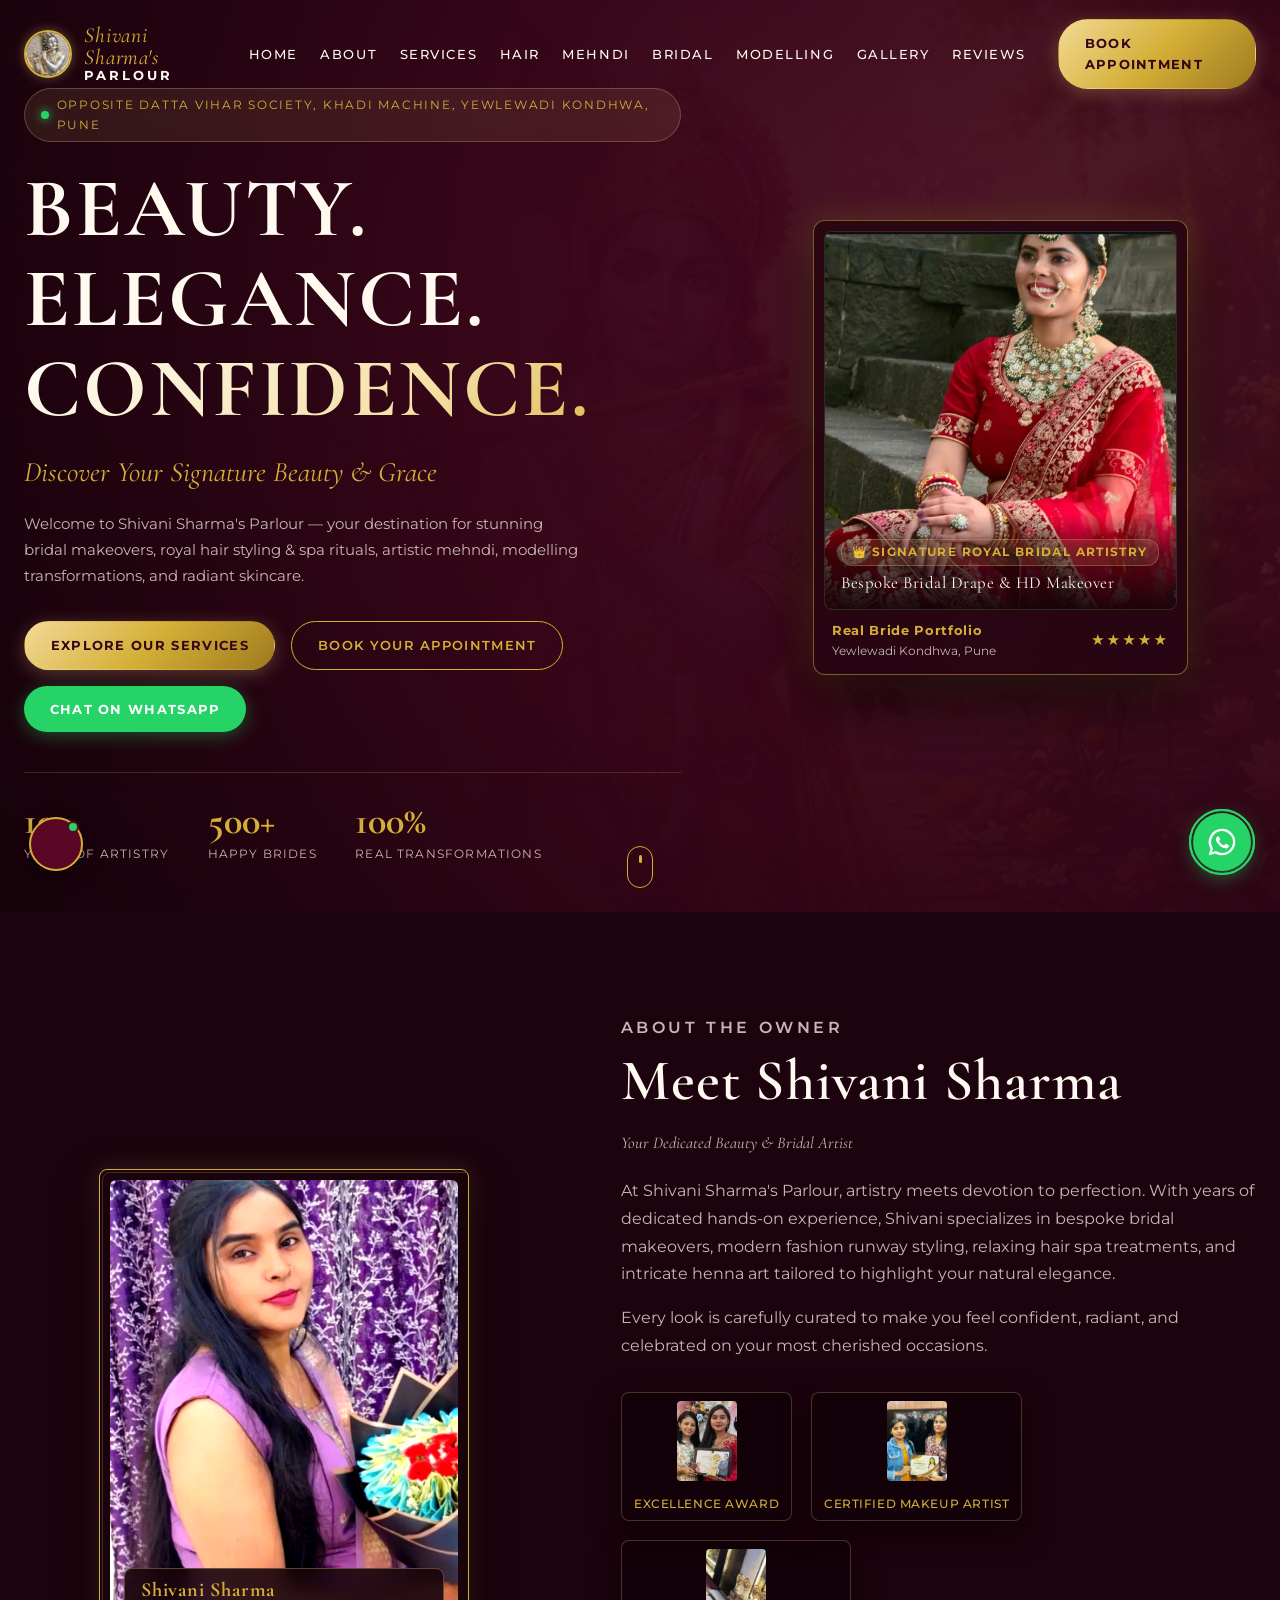
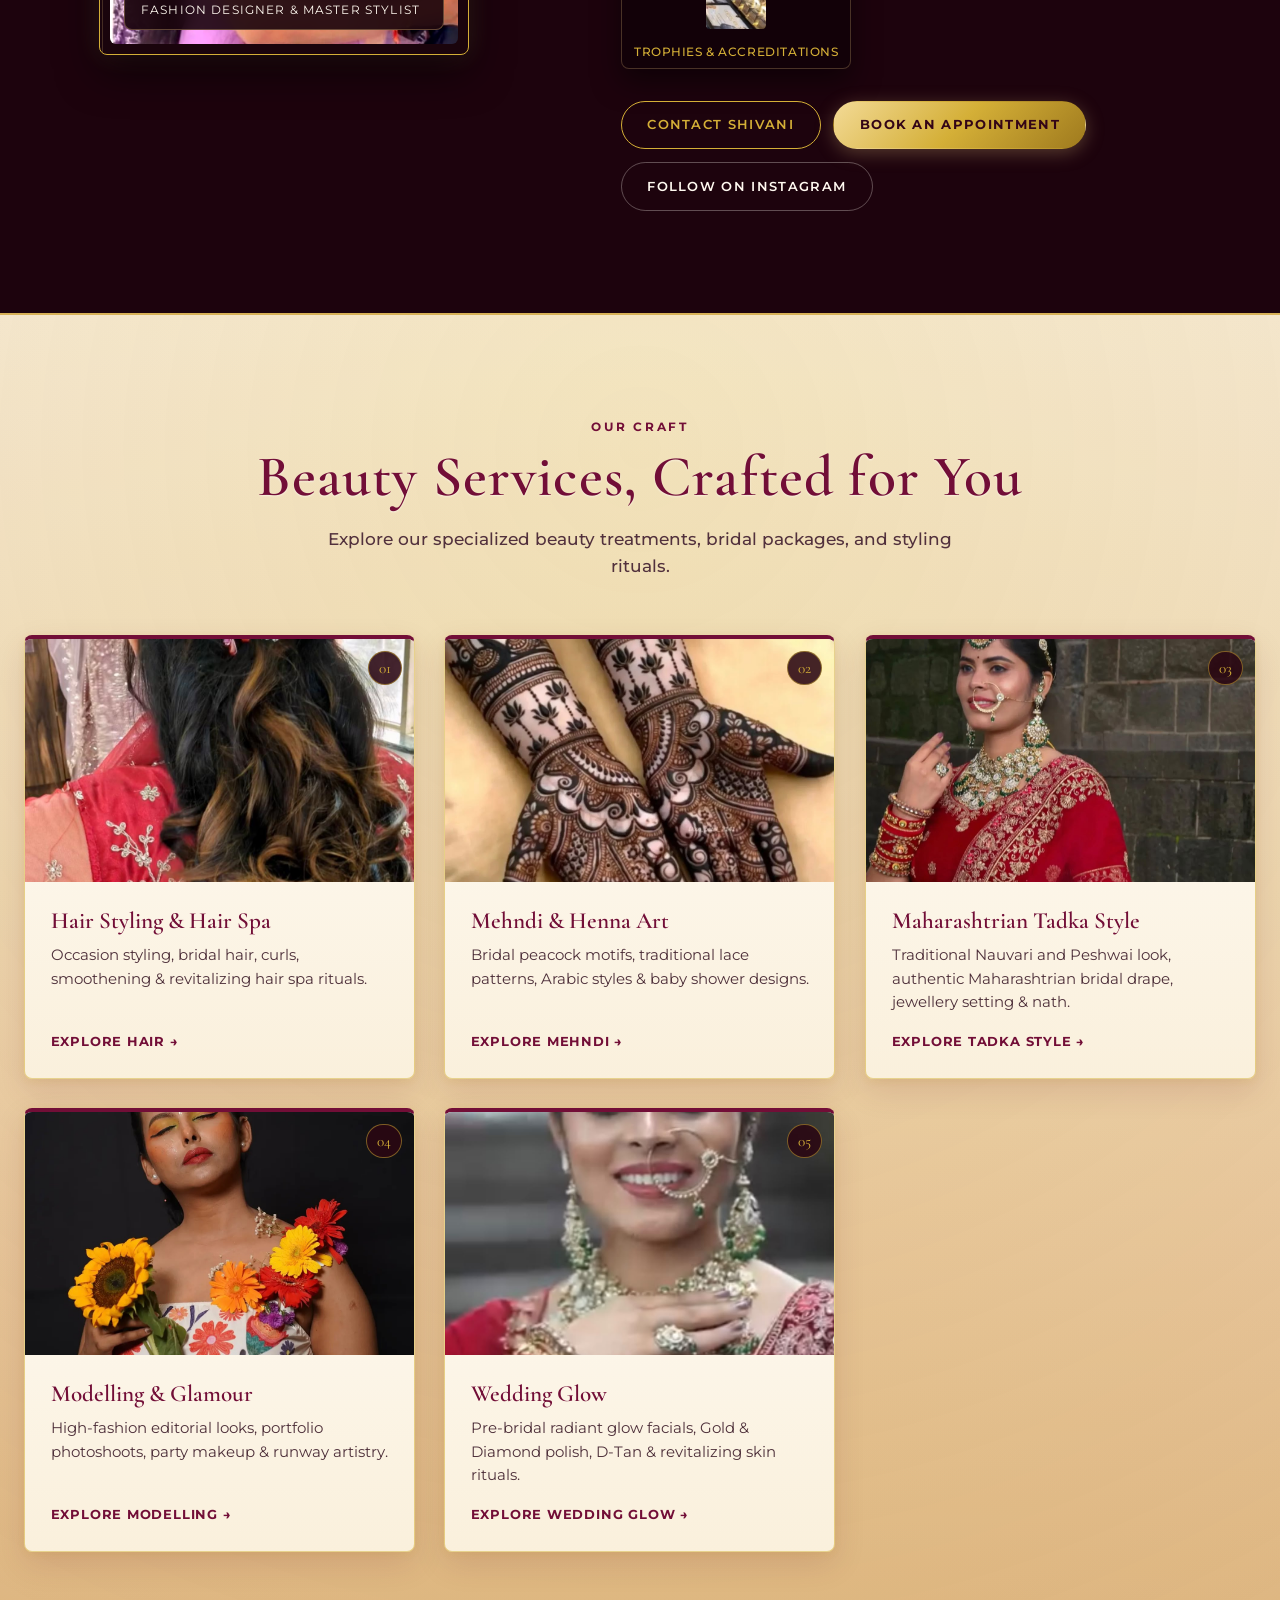
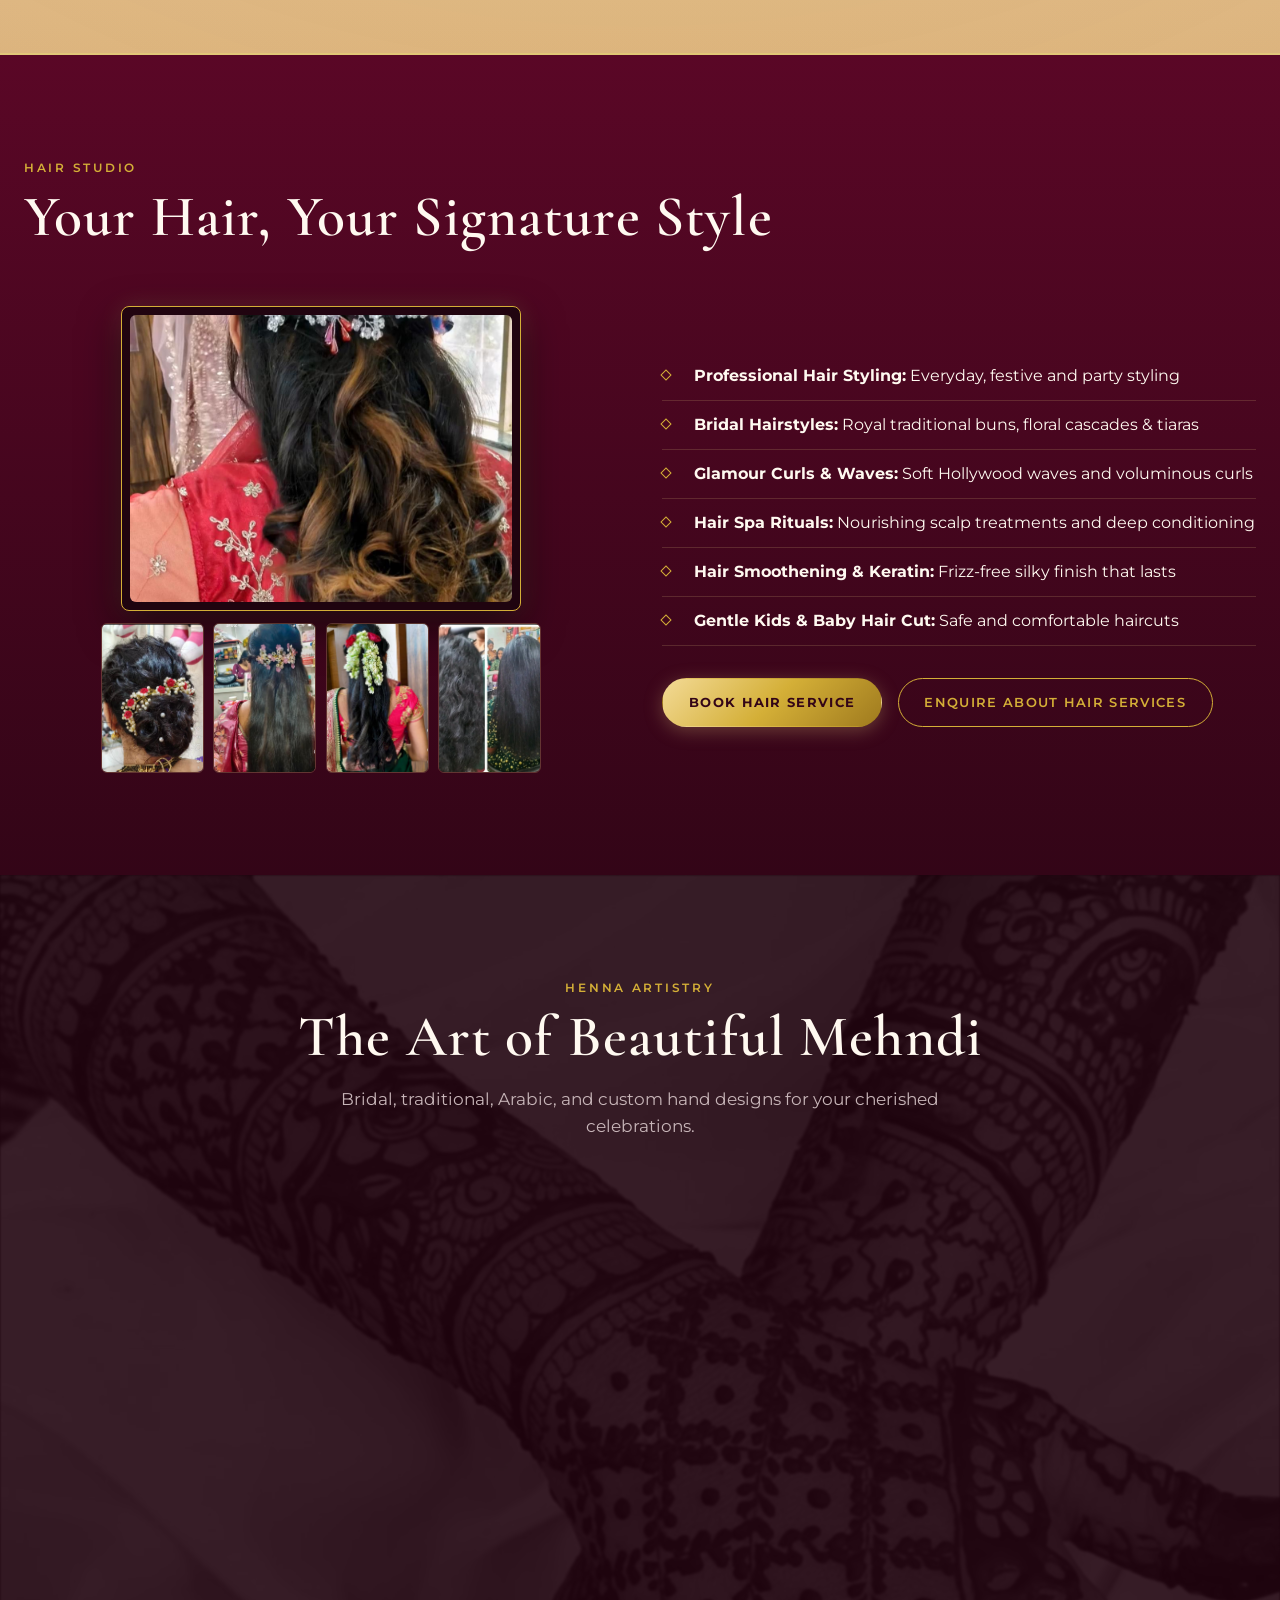
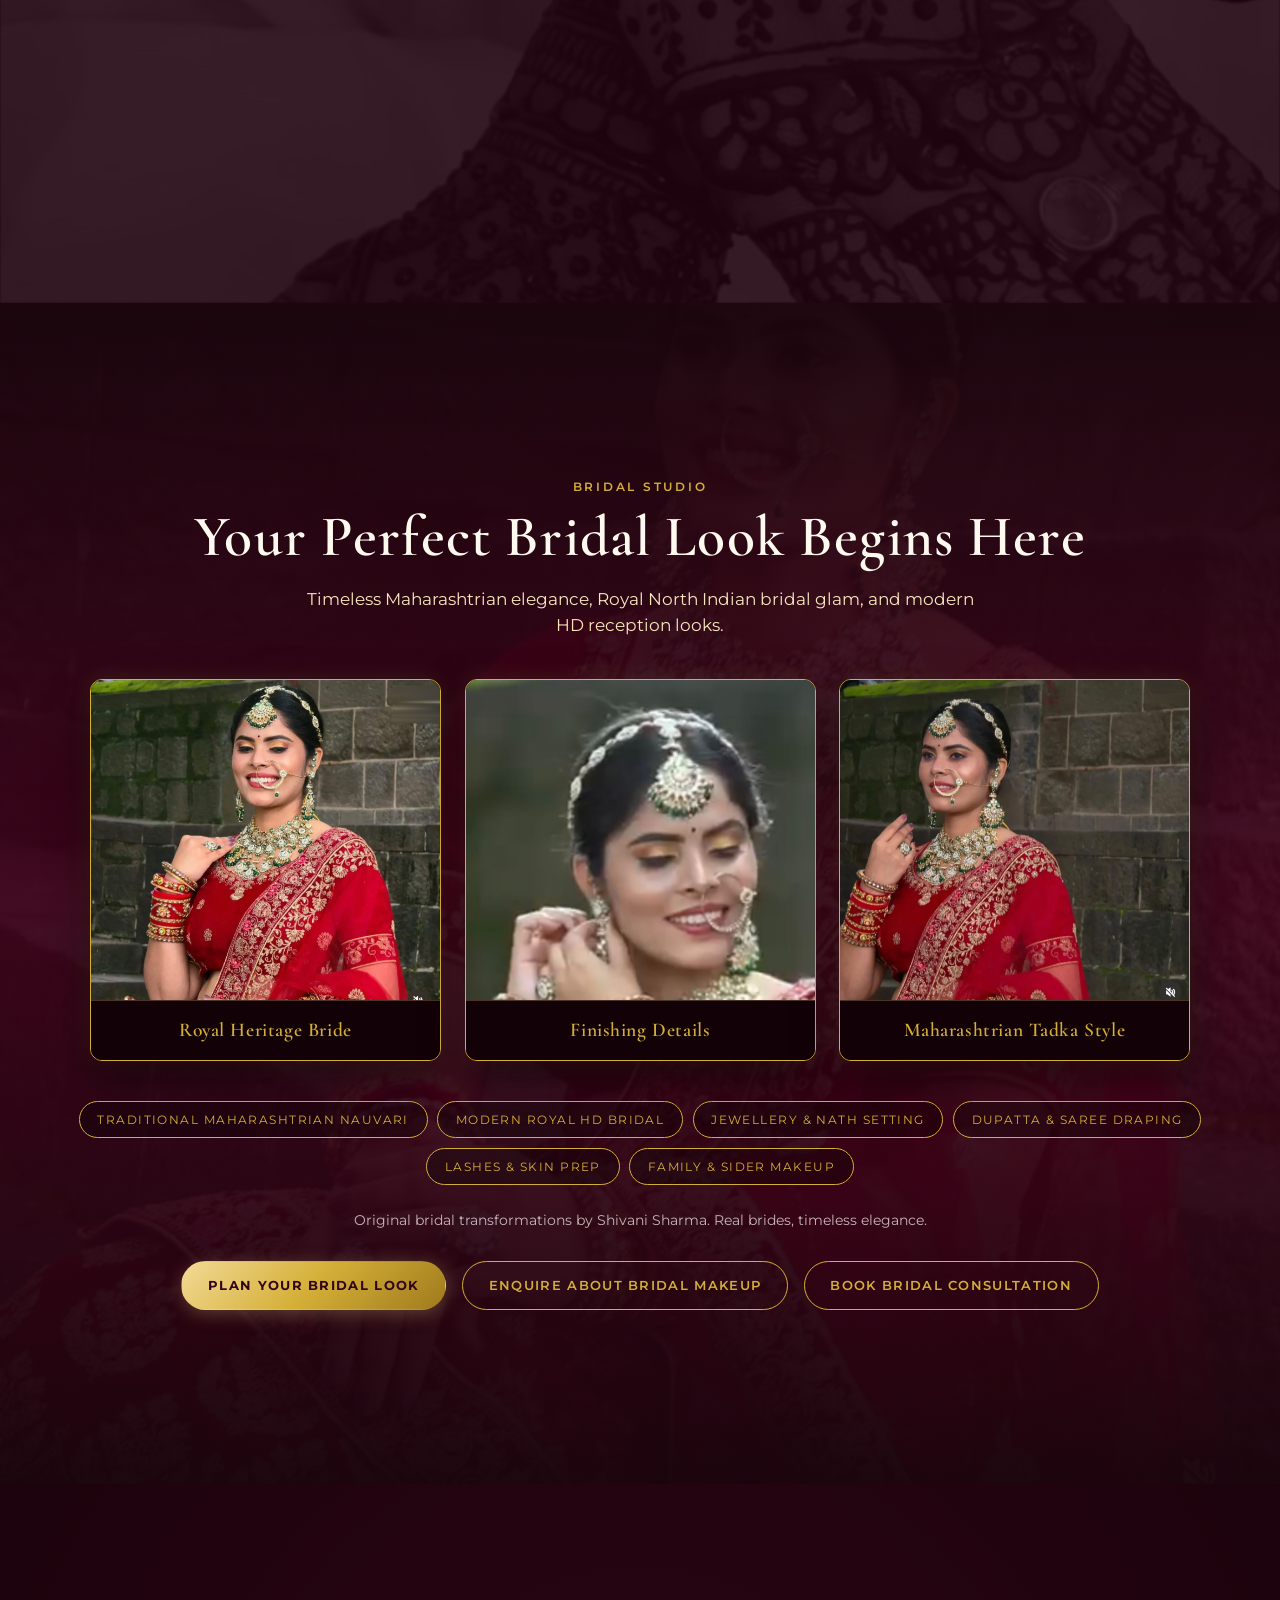
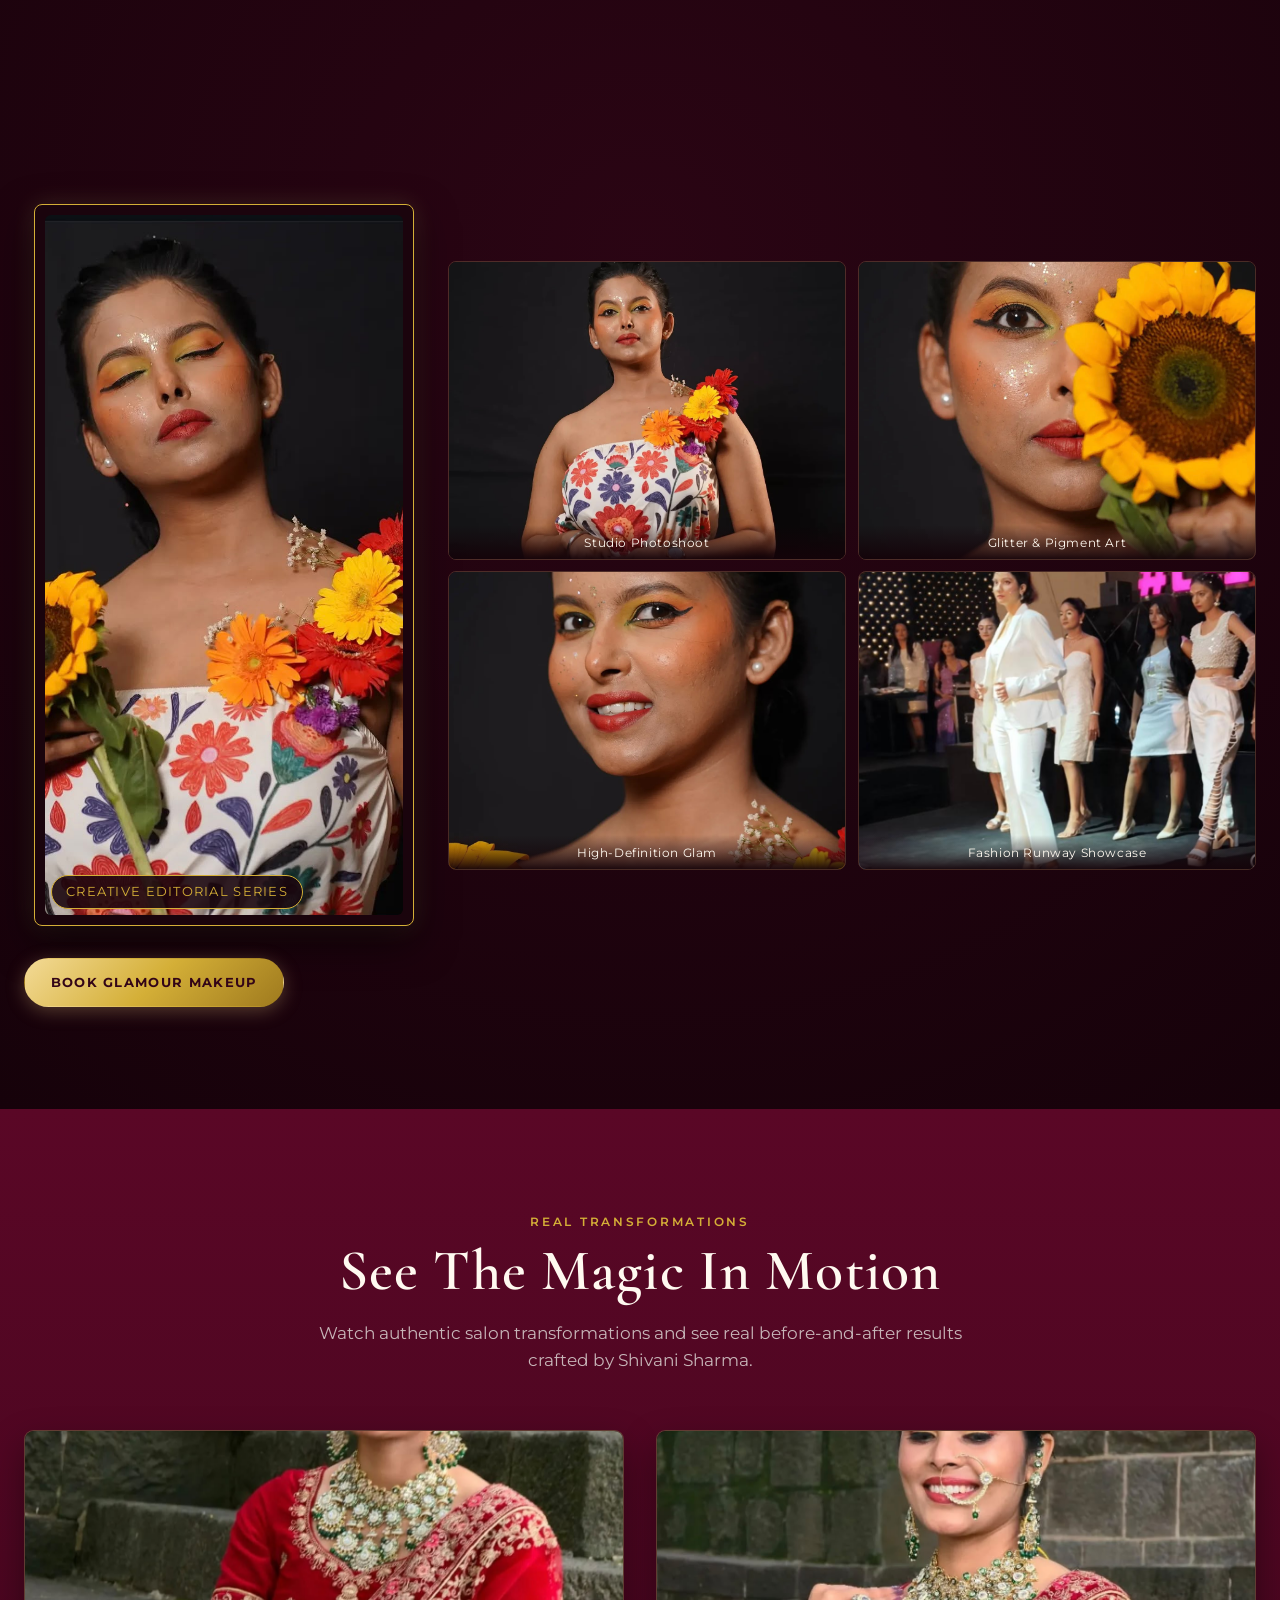
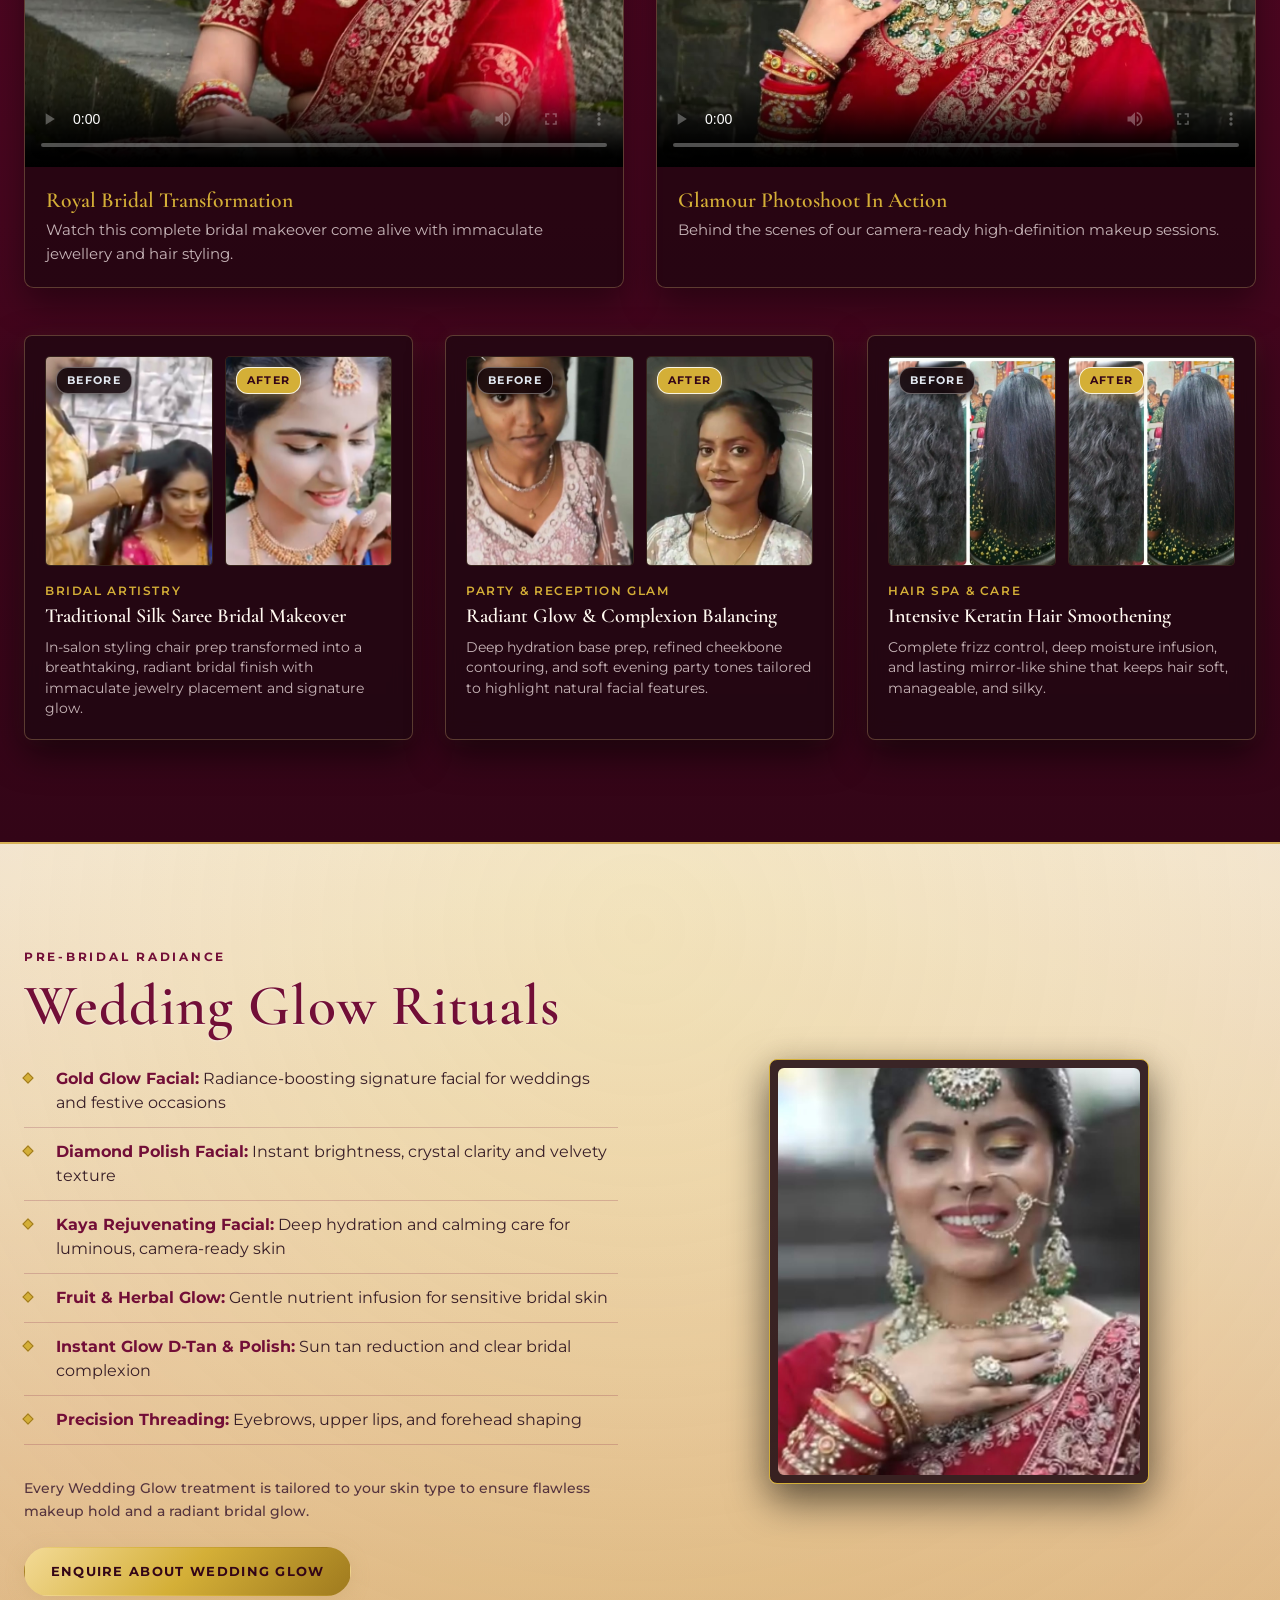
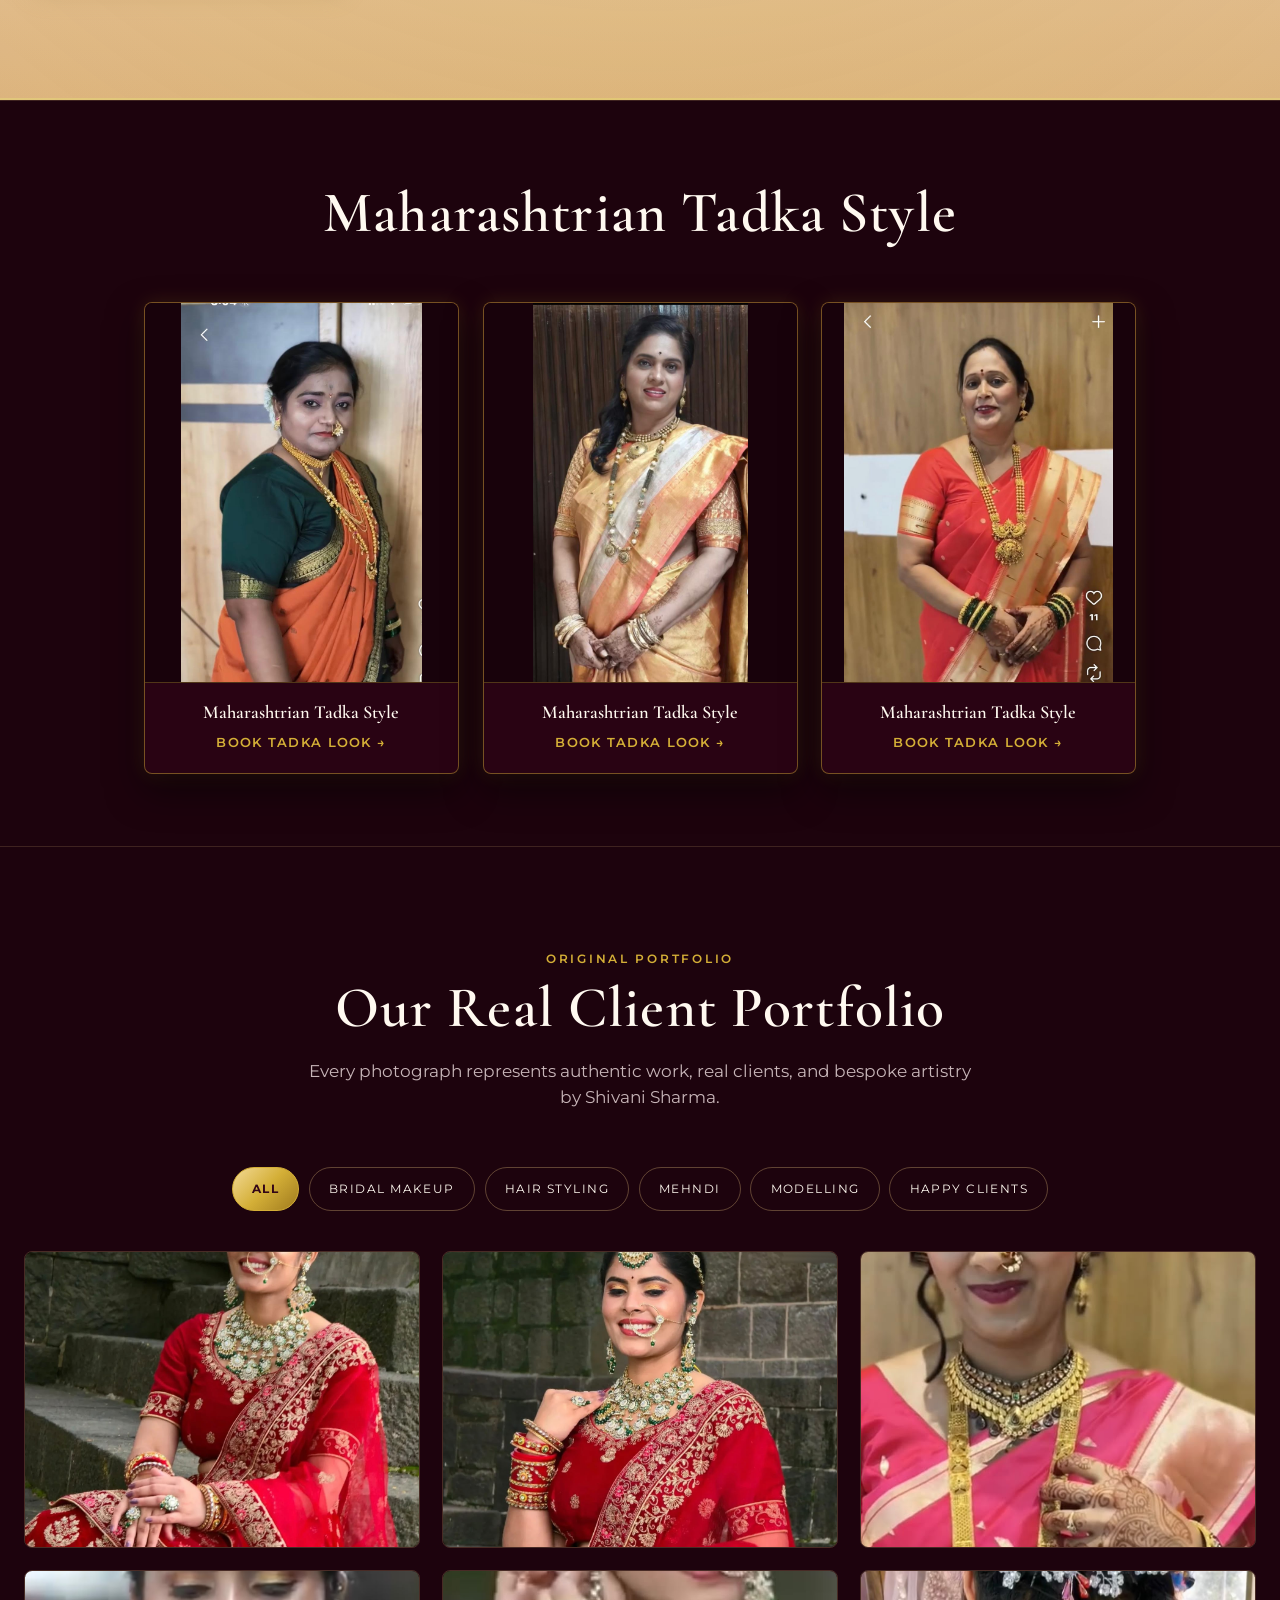
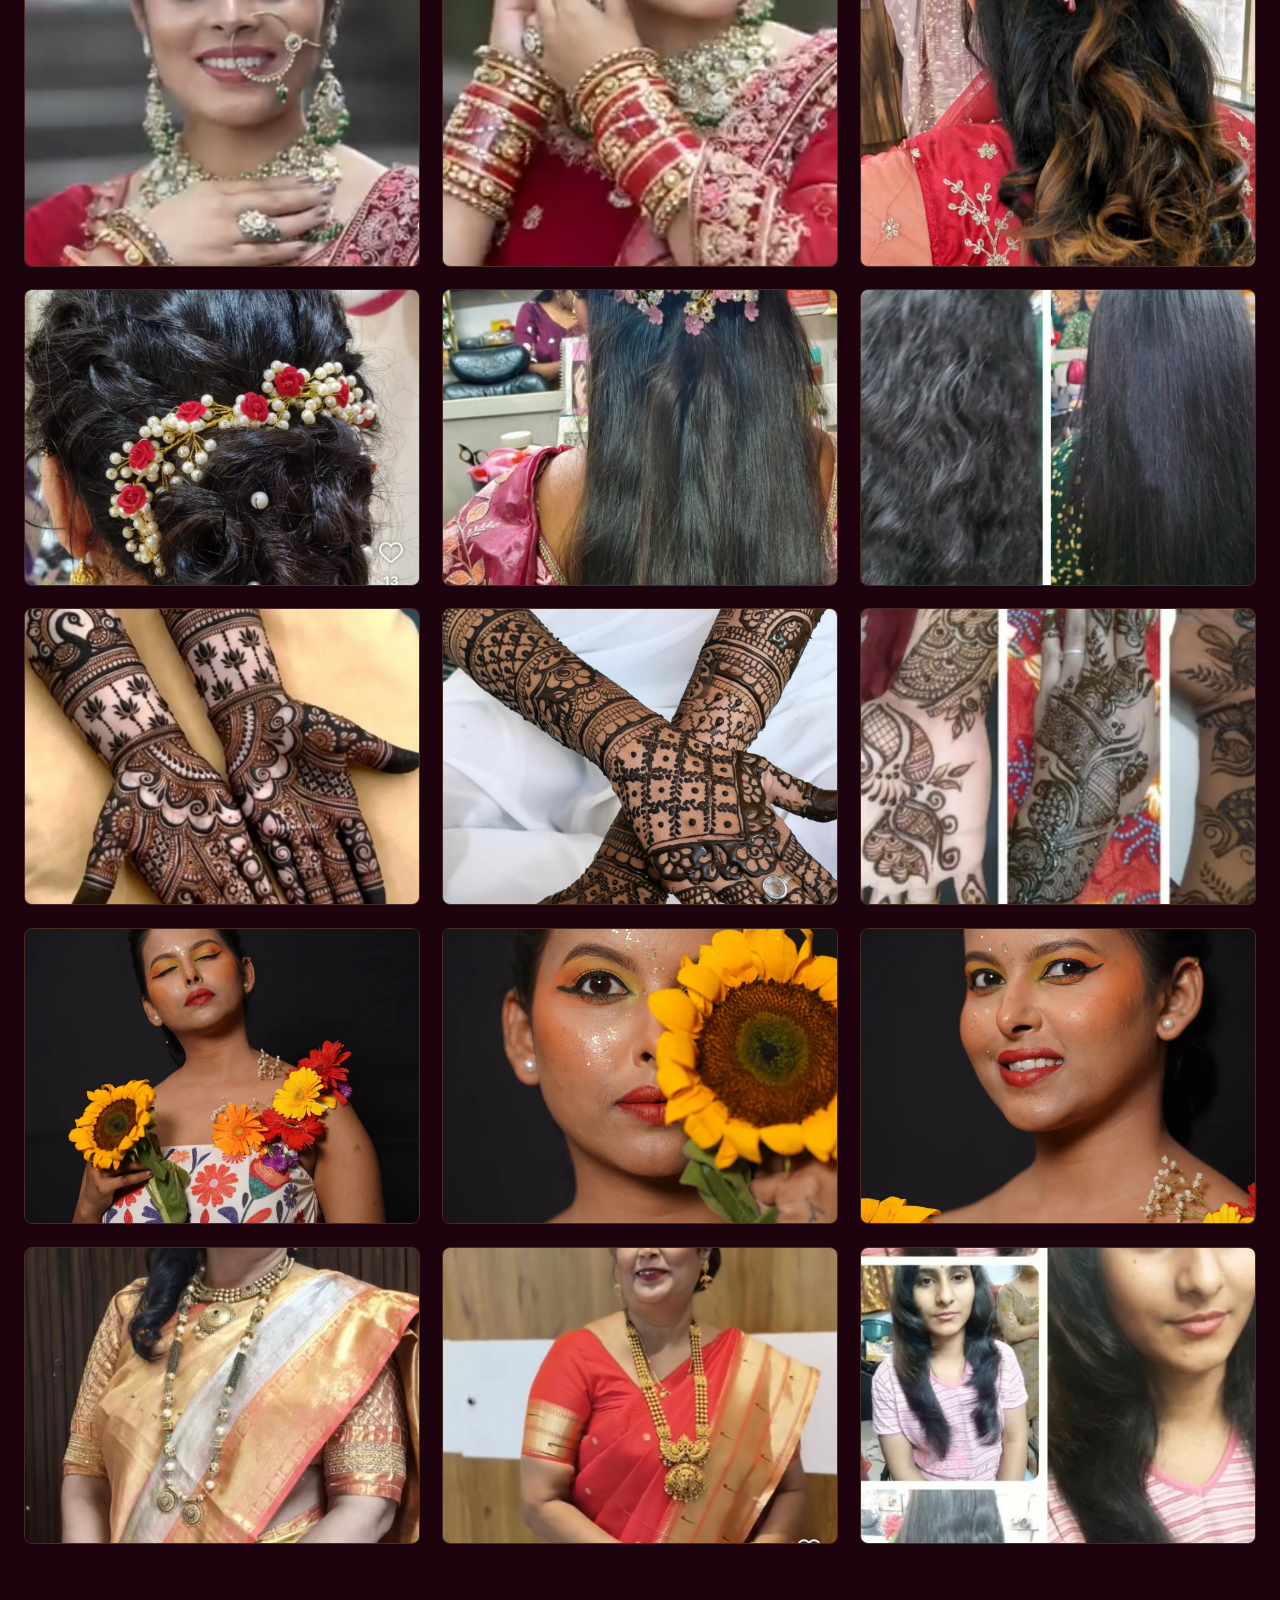
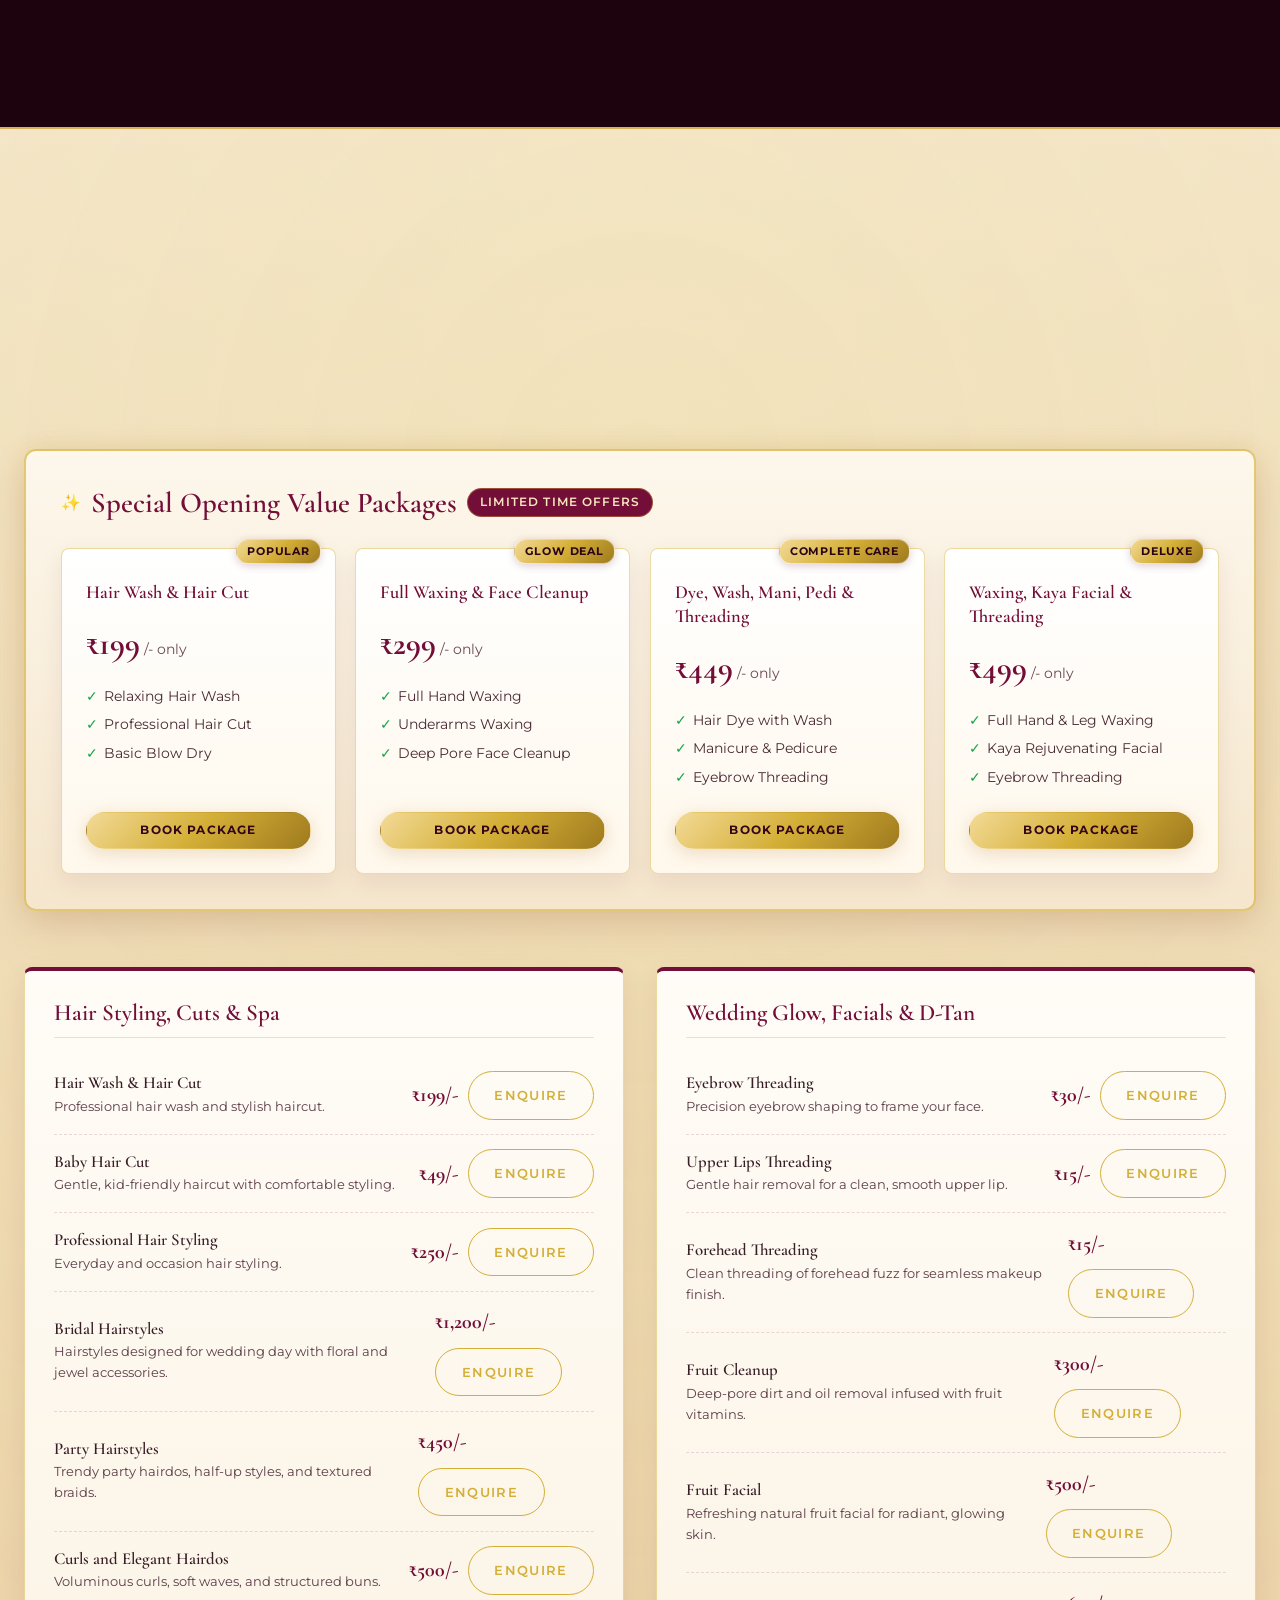
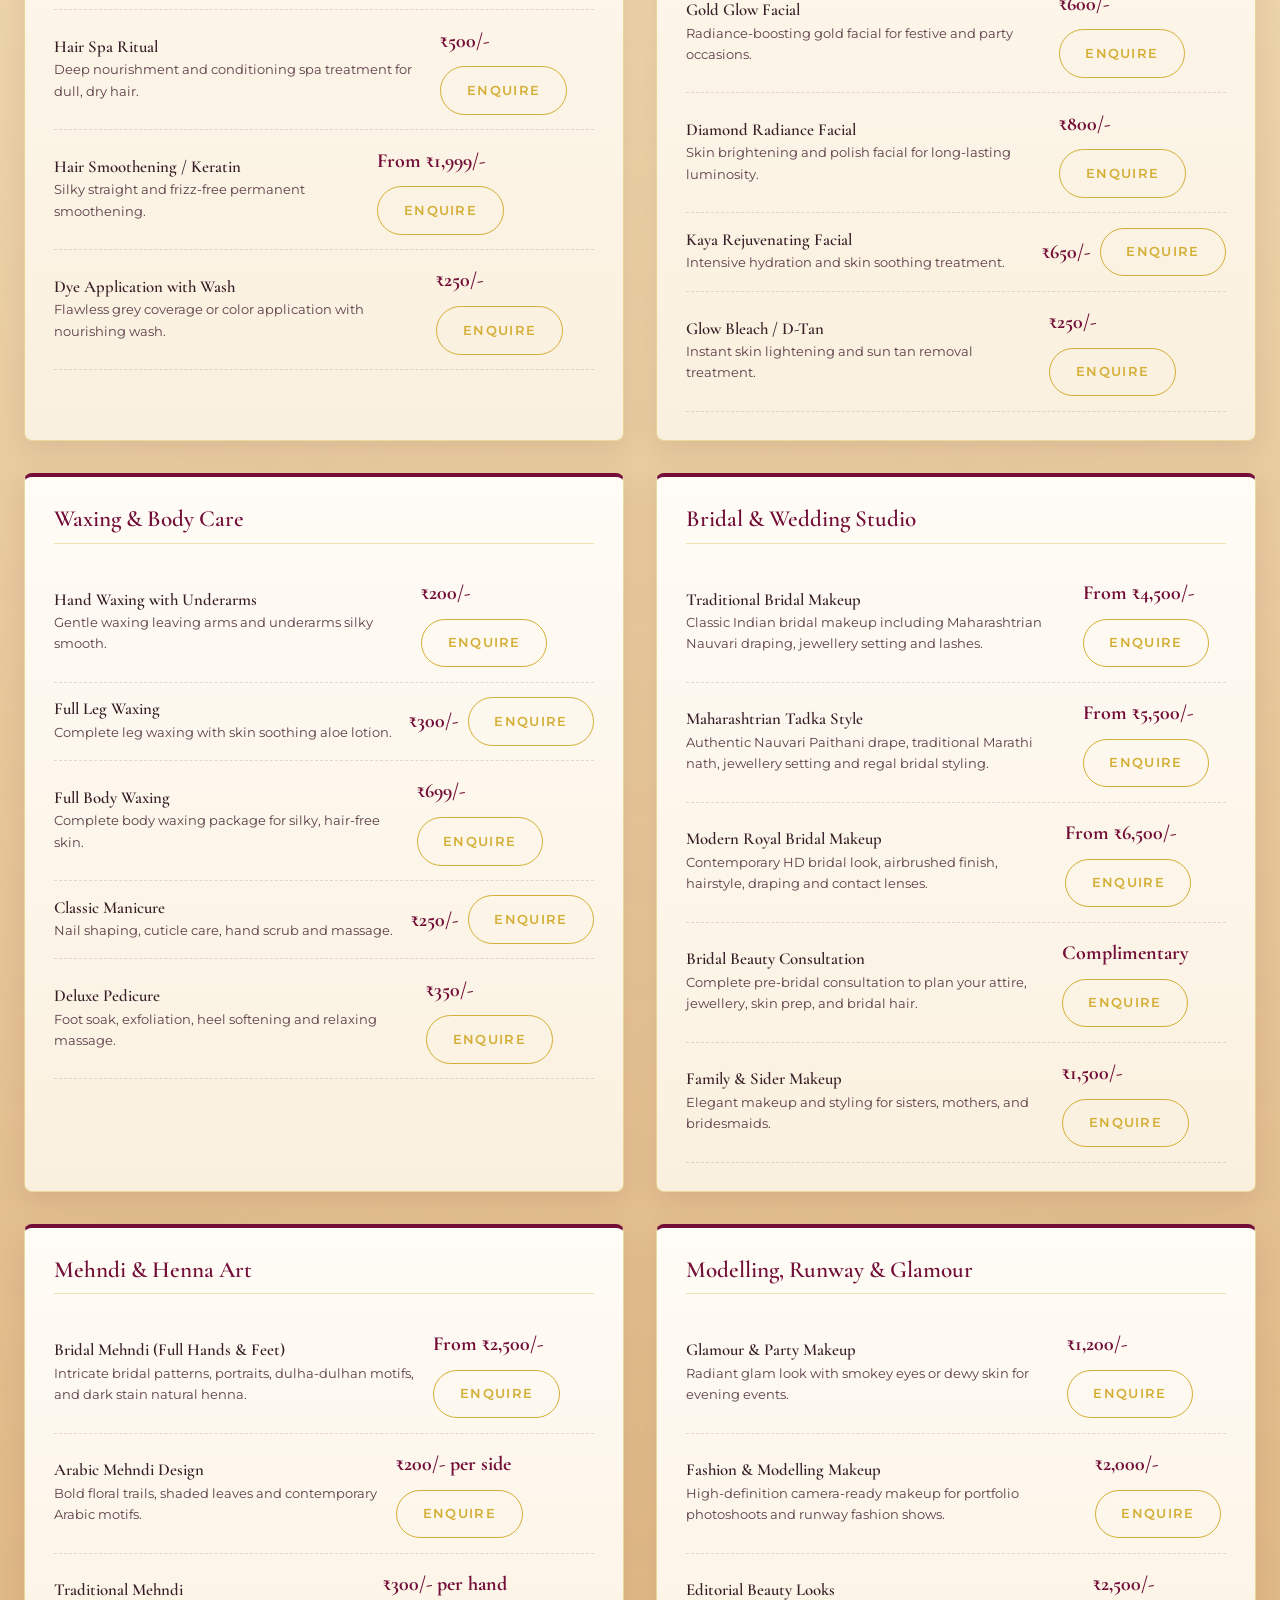
==== index.html @ e1e53db8 "Add Supabase backend integration, database schema, and luxury Admin Dashboard" ====
<!DOCTYPE html>
<html lang="en">
<head>
  <meta charset="UTF-8">
  <meta name="viewport" content="width=device-width, initial-scale=1.0, viewport-fit=cover">
  <title>Shivani Sharma's Parlour | Hair, Bridal, Mehndi &amp; Modelling in Pune</title>
  <meta name="description" content="Shivani Sharma's Parlour, Opposite Datta Vihar Society, Khadi Machine, Yewlewadi Kondhwa, Pune, Maharashtra, India. Expert bridal makeup, royal hair styling, hair spa, intricate mehndi, party glam &amp; skincare.">
  <meta name="theme-color" content="#4A001F">
  <link rel="icon" href="data:image/svg+xml,<svg xmlns='http://www.w3.org/2000/svg' viewBox='0 0 100 100'><text y='.9em' font-size='90'>✨</text></svg>">
  <link rel="preconnect" href="https://fonts.googleapis.com">
  <link rel="preconnect" href="https://fonts.gstatic.com" crossorigin>
  <link href="https://fonts.googleapis.com/css2?family=Cormorant+Garamond:ital,wght@0,400;0,500;0,600;0,700;1,400;1,600&family=Montserrat:wght@300;400;500;600;700&display=swap" rel="stylesheet">
  <link rel="stylesheet" href="css/style.css?v=2.2">
  <style>
    /* Enforce side-by-side layout & medium image sizes */
    .split {
      display: grid !important;
      grid-template-columns: 1fr 1fr !important;
      gap: clamp(1.5rem, 3.5vw, 3rem) !important;
      align-items: center !important;
    }
    .hair-showcase {
      width: 100% !important;
      max-width: 440px !important;
      margin: 0 auto !important;
    }
    .hair-showcase .feature-img img {
      max-height: 320px !important;
      aspect-ratio: 4/3 !important;
      object-fit: cover !important;
      width: 100% !important;
      height: auto !important;
    }
    #wedding-glow .feature-img {
      max-width: 380px !important;
      width: 100% !important;
      margin: 0 auto !important;
    }
    #wedding-glow .feature-img img {
      max-height: 420px !important;
      aspect-ratio: 4/4.5 !important;
      object-fit: cover !important;
      width: 100% !important;
      height: auto !important;
    }
    @media (max-width: 580px) {
      .split {
        grid-template-columns: 1fr !important;
        gap: 2rem !important;
      }
    }
  </style>
  <script>document.documentElement.classList.add('js');</script>
</head>
<body>
  <a class="skip-link" href="#main">Skip to content</a>

  <!-- ============ NAVIGATION ============ -->
  <header class="site-header" id="siteHeader">
    <div class="container nav-wrap">
      <a href="#home" class="logo" aria-label="Shivani Sharma's Parlour, home">
        <img src="assets/images/krishna-brand-logo.jpg" alt="Divine Krishna Brand Emblem" class="brand-logo-img" width="48" height="48">
        <div class="logo-text">
          <span class="logo-script">Shivani Sharma's</span>
          <span class="logo-main">PARLOUR</span>
        </div>
      </a>
      <button class="nav-toggle" id="navToggle" aria-expanded="false" aria-controls="primaryNav" aria-label="Open menu">
        <span></span><span></span><span></span>
      </button>
      <nav id="primaryNav" class="primary-nav" aria-label="Primary">
        <ul>
          <li><a href="#home">Home</a></li>
          <li><a href="#about">About</a></li>
          <li><a href="#services">Services</a></li>
          <li><a href="#hair">Hair</a></li>
          <li><a href="#mehndi">Mehndi</a></li>
          <li><a href="#bridal">Bridal</a></li>
          <li><a href="#modelling">Modelling</a></li>
          <li><a href="#gallery">Gallery</a></li>
          <li><a href="#reviews">Reviews</a></li>
        </ul>
        <a href="#book" class="btn btn-primary nav-book">Book Appointment</a>
      </nav>
    </div>
  </header>

  <main id="main">

    <!-- ============ HERO WITH DIVINE KRISHNA BACKGROUND OVERLAY ============ -->
    <section id="home" class="hero" aria-labelledby="heroTitle">
      <!-- Background Overlay: Sacred Divine Image (Pristine, NO text on image) -->
      <div class="hero-overlay-divine" aria-hidden="true">
        <img src="assets/images/krishna-divine.jpg" alt="" class="hero-overlay-img" id="heroOverlayImg" fetchpriority="high">
        <div class="hero-divine-gradient"></div>
      </div>
      <!-- Subtle Floating Golden Sparkles -->
      <div class="hero-sparkles" aria-hidden="true" id="heroSparkles"></div>

      <div class="container hero-container">
        <!-- Left Column: Hero Content with clean backdrop so text never obscures the divine backdrop -->
        <div class="hero-content">
          <div class="hero-badge reveal">
            <span class="badge-dot"></span>
            <span>Opposite Datta Vihar Society, Khadi Machine, Yewlewadi Kondhwa, Pune</span>
          </div>
          <h1 id="heroTitle" class="hero-title">
            <span class="line">BEAUTY.</span>
            <span class="line">ELEGANCE.</span>
            <span class="line">CONFIDENCE.</span>
          </h1>
          <p class="hero-sub reveal">Discover Your Signature Beauty &amp; Grace</p>
          <p class="hero-desc reveal">Welcome to Shivani Sharma's Parlour — your destination for stunning bridal makeovers, royal hair styling &amp; spa rituals, artistic mehndi, modelling transformations, and radiant skincare.</p>
          <div class="hero-actions reveal">
            <a href="#services" class="btn btn-primary pulse-btn">Explore Our Services</a>
            <a href="#book" class="btn btn-outline">Book Your Appointment</a>
            <a href="https://wa.me/919579199431?text=Hello%20Shivani%2C%20I%20would%20like%20to%20know%20more%20about%20your%20services." class="btn btn-whatsapp" target="_blank" rel="noopener">Chat on WhatsApp</a>
          </div>
          <div class="hero-stats reveal">
            <div class="stat-item">
              <span class="stat-num" data-target="10">10+</span>
              <span class="stat-label">Years of Artistry</span>
            </div>
            <div class="stat-item">
              <span class="stat-num" data-target="500">500+</span>
              <span class="stat-label">Happy Brides</span>
            </div>
            <div class="stat-item">
              <span class="stat-num" data-target="100">100%</span>
              <span class="stat-label">Real Transformations</span>
            </div>
          </div>
        </div>

        <!-- Right Column: Client's High-Resolution Royal Bridal Showcase -->
        <div class="hero-visual reveal">
          <div class="hero-showcase-card tilt">
            <div class="hero-showcase-frame">
              <img src="assets/images/bridal-royal-steps.jpg" alt="Signature Royal Bridal Makeover by Shivani Sharma" class="hero-showcase-img" width="580" height="640">
              <div class="hero-showcase-overlay">
                <span class="showcase-pill">👑 Signature Royal Bridal Artistry</span>
                <span class="showcase-caption">Bespoke Bridal Drape &amp; HD Makeover</span>
              </div>
            </div>
            <div class="hero-showcase-badge">
              <div class="showcase-stat-text">
                <strong>Real Bride Portfolio</strong>
                <span>Yewlewadi Kondhwa, Pune</span>
              </div>
              <div class="showcase-stars">★★★★★</div>
            </div>
          </div>
        </div>
      </div>

      <a href="#about" class="scroll-cue" aria-label="Scroll to About section"><span></span></a>
    </section>

    <!-- ============ ABOUT / OWNER ============ -->
    <section id="about" class="section section-dark" aria-labelledby="aboutTitle">
      <div class="container about-grid">
        <div class="portrait reveal">
          <div class="portrait-frame tilt">
            <img src="assets/images/owner-shivani-portrait.jpg" alt="Shivani Sharma, Founder and Lead Beauty Artist" loading="eager" width="800" height="1067">
            <div class="portrait-badge">
              <span>Shivani Sharma</span>
              <small>Fashion Designer &amp; Master Stylist</small>
            </div>
          </div>
        </div>
        <div class="about-copy reveal">
          <p class="eyebrow">About the Owner</p>
          <h2 id="aboutTitle" class="section-title">Meet Shivani Sharma</h2>
          <p class="subtitle">Your Dedicated Beauty &amp; Bridal Artist</p>
          <p>At Shivani Sharma's Parlour, artistry meets devotion to perfection. With years of dedicated hands-on experience, Shivani specializes in bespoke bridal makeovers, modern fashion runway styling, relaxing hair spa treatments, and intricate henna art tailored to highlight your natural elegance.</p>
          <p>Every look is carefully curated to make you feel confident, radiant, and celebrated on your most cherished occasions.</p>
          
          <!-- Certificates & Accreditations Badge Strip -->
          <div class="cert-showcase">
            <div class="cert-item tilt">
              <img src="assets/images/owner-award-ceremony.jpg" alt="Shivani Sharma Receiving Certificate of Excellence & Trophy" loading="lazy" width="320" height="420">
              <span>Excellence Award</span>
            </div>
            <div class="cert-item tilt">
              <img src="assets/images/cert-makeup.jpg" alt="Certified Master Makeup Artist Shivani Sharma" loading="lazy" width="320" height="420">
              <span>Certified Makeup Artist</span>
            </div>
            <div class="cert-item tilt">
              <img src="assets/images/cert-award.jpg" alt="Excellence in Bridal Artistry Trophies & Recognition" loading="lazy" width="320" height="420">
              <span>Trophies &amp; Accreditations</span>
            </div>
          </div>

          <div class="about-actions">
            <a href="#contact" class="btn btn-outline">Contact Shivani</a>
            <a href="#book" class="btn btn-primary">Book an Appointment</a>
            <a href="https://www.instagram.com/shivanisharma89004gmail.com6/?hl=en" class="btn btn-ghost" target="_blank" rel="noopener">Follow on Instagram</a>
          </div>
        </div>
      </div>
    </section>

    <!-- ============ SERVICES OVERVIEW ============ -->
    <section id="services" class="section section-ivory" aria-labelledby="servicesTitle">
      <div class="container">
        <header class="section-head center reveal">
          <p class="eyebrow eyebrow-dark">Our Craft</p>
          <h2 id="servicesTitle" class="section-title dark">Beauty Services, Crafted for You</h2>
          <p class="lead">Explore our specialized beauty treatments, bridal packages, and styling rituals.</p>
        </header>
        <div class="service-grid">
          <a href="#hair" class="service-card tilt reveal">
            <div class="service-thumb">
              <img src="assets/images/hair-curls-styling.jpg" alt="Professional Hair Styling & Spa" loading="lazy" width="400" height="260">
              <span class="service-num">01</span>
            </div>
            <div class="service-info">
              <h3>Hair Styling &amp; Hair Spa</h3>
              <p>Occasion styling, bridal hair, curls, smoothening &amp; revitalizing hair spa rituals.</p>
              <span class="service-link">Explore Hair &rarr;</span>
            </div>
          </a>
          <a href="#mehndi" class="service-card tilt reveal">
            <div class="service-thumb">
              <img src="assets/images/mehndi-peacock-hands.jpg" alt="Artistic Mehndi & Henna Art" loading="lazy" width="400" height="260">
              <span class="service-num">02</span>
            </div>
            <div class="service-info">
              <h3>Mehndi &amp; Henna Art</h3>
              <p>Bridal peacock motifs, traditional lace patterns, Arabic styles &amp; baby shower designs.</p>
              <span class="service-link">Explore Mehndi &rarr;</span>
            </div>
          </a>
          <a href="#maharashtrian-tadka" class="service-card tilt reveal">
            <div class="service-thumb">
              <img src="assets/images/bridal-outdoor-portrait.jpg" alt="Maharashtrian Tadka Style by Shivani Sharma" loading="lazy" width="400" height="260">
              <span class="service-num">03</span>
            </div>
            <div class="service-info">
              <h3>Maharashtrian Tadka Style</h3>
              <p>Traditional Nauvari and Peshwai look, authentic Maharashtrian bridal drape, jewellery setting &amp; nath.</p>
              <span class="service-link">Explore Tadka Style &rarr;</span>
            </div>
          </a>
          <a href="#modelling" class="service-card tilt reveal">
            <div class="service-thumb">
              <img src="assets/images/modelling-editorial-main.jpg" alt="Modelling & Glamour Makeup" loading="lazy" width="400" height="260">
              <span class="service-num">04</span>
            </div>
            <div class="service-info">
              <h3>Modelling &amp; Glamour</h3>
              <p>High-fashion editorial looks, portfolio photoshoots, party makeup &amp; runway artistry.</p>
              <span class="service-link">Explore Modelling &rarr;</span>
            </div>
          </a>
          <a href="#wedding-glow" class="service-card tilt reveal">
            <div class="service-thumb">
              <img src="assets/images/bridal-close-portrait.jpg" alt="Wedding Glow & Pre-Bridal Radiance" loading="lazy" width="400" height="260">
              <span class="service-num">05</span>
            </div>
            <div class="service-info">
              <h3>Wedding Glow</h3>
              <p>Pre-bridal radiant glow facials, Gold &amp; Diamond polish, D-Tan &amp; revitalizing skin rituals.</p>
              <span class="service-link">Explore Wedding Glow &rarr;</span>
            </div>
          </a>
        </div>
      </div>
    </section>

    <!-- ============ HAIR STUDIO ============ -->
    <section id="hair" class="section section-burgundy" aria-labelledby="hairTitle">
      <div class="container">
        <header class="section-head reveal">
          <p class="eyebrow">Hair Studio</p>
          <h2 id="hairTitle" class="section-title">Your Hair, Your Signature Style</h2>
        </header>
        <div class="split">
          <div class="hair-showcase reveal">
            <figure class="feature-img tilt">
              <img src="assets/images/hair-curls-styling.jpg" alt="Professional Curls and Hair Styling by Shivani Sharma" loading="lazy" width="1200" height="800">
            </figure>
            <div class="hair-gallery-strip">
              <img src="assets/images/hair-cascade-braid.jpg" alt="Floral Cascade Braid" loading="lazy" class="hair-thumb tilt" width="200" height="150">
              <img src="assets/images/hair-bun-flowers.jpg" alt="Bridal Rose Hair Bun" loading="lazy" class="hair-thumb tilt" width="200" height="150">
              <img src="assets/images/hair-volume-waves.jpg" alt="Voluminous Waves" loading="lazy" class="hair-thumb tilt" width="200" height="150">
              <img src="assets/images/transformation-hair.jpg" alt="Hair Spa Smoothening Transformation" loading="lazy" class="hair-thumb tilt" width="200" height="150">
            </div>
          </div>
          <div class="reveal">
            <ul class="check-list">
              <li><strong>Professional Hair Styling:</strong> Everyday, festive and party styling</li>
              <li><strong>Bridal Hairstyles:</strong> Royal traditional buns, floral cascades &amp; tiaras</li>
              <li><strong>Glamour Curls &amp; Waves:</strong> Soft Hollywood waves and voluminous curls</li>
              <li><strong>Hair Spa Rituals:</strong> Nourishing scalp treatments and deep conditioning</li>
              <li><strong>Hair Smoothening &amp; Keratin:</strong> Frizz-free silky finish that lasts</li>
              <li><strong>Gentle Kids &amp; Baby Hair Cut:</strong> Safe and comfortable haircuts</li>
            </ul>
            <div class="btn-row">
              <a href="#book" class="btn btn-primary" data-service="hair-styling">Book Hair Service</a>
              <a href="#enquiry" class="btn btn-outline" data-service="hair-styling">Enquire About Hair Services</a>
            </div>
          </div>
        </div>
      </div>
    </section>

    <!-- ============ MEHNDI WITH DECORATIVE BACKGROUND OVERLAY ============ -->
    <section id="mehndi" class="section section-dark section-mehndi-rel" aria-labelledby="mehndiTitle">
      <!-- 2nd Background Overlay: Authentic Henna Artwork Texture -->
      <div class="mehndi-bg-overlay" aria-hidden="true">
        <img src="assets/images/mehndi-overlay.jpg" alt="" loading="lazy">
      </div>
      <div class="container position-relative">
        <header class="section-head center reveal">
          <p class="eyebrow">Henna Artistry</p>
          <h2 id="mehndiTitle" class="section-title">The Art of Beautiful Mehndi</h2>
          <p class="lead">Bridal, traditional, Arabic, and custom hand designs for your cherished celebrations.</p>
        </header>
        <div class="mehndi-grid">
          <figure class="reveal tilt">
            <img src="assets/images/mehndi-peacock-hands.jpg" alt="Intricate Bridal Peacock Mehndi Design on Both Hands" loading="lazy" width="800" height="1000">
            <figcaption>Bridal Peacock &amp; Lotus Mehndi</figcaption>
          </figure>
          <figure class="reveal tilt">
            <img src="assets/images/mehndi-bridal-detail.jpg" alt="Traditional Indian Mehndi Patterns" loading="lazy" width="800" height="1000">
            <figcaption>Traditional Intricate Henna</figcaption>
          </figure>
        </div>
        <ul class="tag-list reveal">
          <li>Bridal Mehndi</li>
          <li>Traditional Henna</li>
          <li>Arabic Motifs</li>
          <li>Peacock &amp; Lotus Art</li>
          <li>Baby Shower (Dohale Jevan)</li>
          <li>Engagement Henna</li>
        </ul>
        <div class="center reveal">
          <a href="https://wa.me/919579199431?text=Hello%20Shivani%2C%20I%20would%20like%20to%20book%20a%20mehndi%20appointment.%20Please%20share%20the%20available%20options%20and%20pricing." class="btn btn-primary" target="_blank" rel="noopener">Book Your Mehndi Appointment</a>
        </div>
      </div>
    </section>

    <!-- ============ BRIDAL STUDIO ============ -->
    <section id="bridal" class="section section-full" aria-labelledby="bridalTitle">
      <div class="bridal-bg" aria-hidden="true">
        <img src="assets/images/bridal-royal-steps.jpg" alt="" loading="lazy" width="1600" height="1000">
      </div>
      <div class="container bridal-content reveal">
        <p class="eyebrow">Bridal Studio</p>
        <h2 id="bridalTitle" class="section-title">Your Perfect Bridal Look Begins Here</h2>
        <p class="lead text-gold-light">Timeless Maharashtrian elegance, Royal North Indian bridal glam, and modern HD reception looks.</p>
        
        <!-- Bridal Photo Showcase Cards -->
        <!-- 3-Column Website Gallery Block: Young Indian Brides -->
        <div class="bridal-cards-row">
          <div class="bridal-mini-card tilt">
            <img src="assets/images/bridal-smile-close.jpg" alt="Royal Heritage Bride by Shivani Sharma" loading="lazy" width="400" height="320">
            <span class="bridal-card-label">Royal Heritage Bride</span>
          </div>
          <div class="bridal-mini-card tilt">
            <img src="assets/images/bridal-earring-prep.jpg" alt="Finishing Details and Bridal Jewellery" loading="lazy" width="400" height="320">
            <span class="bridal-card-label">Finishing Details</span>
          </div>
          <div class="bridal-mini-card tilt">
            <img src="assets/images/bridal-outdoor-portrait.jpg" alt="Maharashtrian Tadka Style by Shivani Sharma" loading="lazy" width="400" height="320">
            <span class="bridal-card-label">Maharashtrian Tadka Style</span>
          </div>
        </div>

        <ul class="pill-list">
          <li>Traditional Maharashtrian Nauvari</li>
          <li>Modern Royal HD Bridal</li>
          <li>Jewellery &amp; Nath Setting</li>
          <li>Dupatta &amp; Saree Draping</li>
          <li>Lashes &amp; Skin Prep</li>
          <li>Family &amp; Sider Makeup</li>
        </ul>
        <p class="note">Original bridal transformations by Shivani Sharma. Real brides, timeless elegance.</p>
        <div class="btn-row center">
          <a href="#enquiry" class="btn btn-primary" data-service="bridal-modern">Plan Your Bridal Look</a>
          <a href="#enquiry" class="btn btn-outline" data-service="bridal-traditional">Enquire About Bridal Makeup</a>
          <a href="#book" class="btn btn-outline" data-service="bridal-consult">Book Bridal Consultation</a>
        </div>
      </div>
    </section>

    <!-- ============ MODELLING & GLAMOUR ============ -->
    <section id="modelling" class="section section-black" aria-labelledby="modellingTitle">
      <div class="container">
        <header class="section-head center reveal">
          <p class="eyebrow">Editorial &amp; Fashion</p>
          <h2 id="modellingTitle" class="section-title">Glamour That Makes a Statement</h2>
          <p class="lead">Fashion runway, high-fashion photoshoots, creative editorial makeup, and event glamour.</p>
        </header>
        <div class="editorial-grid reveal">
          <div class="editorial-main tilt">
            <img src="assets/images/modelling-editorial-main.jpg" alt="Creative Sunflower Editorial Makeup Artistry" loading="lazy" width="1000" height="700">
            <div class="editorial-badge">Creative Editorial Series</div>
          </div>
          <div class="editorial-sub-grid">
            <div class="editorial-sub-item tilt">
              <img src="assets/images/modelling-sunflower-pose.jpg" alt="Fashion Photoshoot Model Pose" loading="lazy" width="500" height="350">
              <span>Studio Photoshoot</span>
            </div>
            <div class="editorial-sub-item tilt">
              <img src="assets/images/modelling-eye-glitter.jpg" alt="Macro Eye Artistry with Glitter" loading="lazy" width="500" height="350">
              <span>Glitter &amp; Pigment Art</span>
            </div>
            <div class="editorial-sub-item tilt">
              <img src="assets/images/modelling-creative-smile.jpg" alt="Editorial Beauty Portrait" loading="lazy" width="500" height="350">
              <span>High-Definition Glam</span>
            </div>
            <div class="editorial-sub-item tilt">
              <img src="assets/images/runway-fashion-models.jpg" alt="Runway Fashion Models" loading="lazy" width="500" height="350">
              <span>Fashion Runway Showcase</span>
            </div>
          </div>
        </div>
        <div class="center reveal mt-4">
          <a href="#book" class="btn btn-primary" data-service="glamour-makeup">Book Glamour Makeup</a>
        </div>
      </div>
    </section>

    <!-- ============ NEW: REAL TRANSFORMATIONS & VIDEO SHOWCASE ============ -->
    <section id="transformations" class="section section-burgundy" aria-labelledby="transTitle">
      <div class="container">
        <header class="section-head center reveal">
          <p class="eyebrow">Real Transformations</p>
          <h2 id="transTitle" class="section-title">See The Magic In Motion</h2>
          <p class="lead">Watch authentic salon transformations and see real before-and-after results crafted by Shivani Sharma.</p>
        </header>

        <!-- Video Showcase Grid -->
        <div class="video-showcase-grid reveal">
          <div class="video-card tilt">
            <div class="video-wrapper">
              <video controls playsinline preload="metadata" poster="assets/images/bridal-royal-steps.jpg" class="parlour-video">
                <source src="assets/images/bridal-video-transformation.mp4" type="video/mp4">
                Your browser does not support HTML5 video.
              </video>
            </div>
            <div class="video-caption">
              <h4>Royal Bridal Transformation</h4>
              <p>Watch this complete bridal makeover come alive with immaculate jewellery and hair styling.</p>
            </div>
          </div>

          <div class="video-card tilt">
            <div class="video-wrapper">
              <video controls playsinline preload="metadata" poster="assets/images/bridal-smile-close.jpg" class="parlour-video">
                <source src="assets/images/bridal-video-glam.mp4" type="video/mp4">
                Your browser does not support HTML5 video.
              </video>
            </div>
            <div class="video-caption">
              <h4>Glamour Photoshoot In Action</h4>
              <p>Behind the scenes of our camera-ready high-definition makeup sessions.</p>
            </div>
          </div>
        </div>

        <!-- Authentic Paired Before & After Cards -->
        <div class="trans-grid reveal">
          <!-- 1. Traditional Bridal Transformation -->
          <article class="trans-card tilt">
            <div class="trans-pair">
              <div class="trans-img-box">
                <span class="trans-badge before">Before</span>
                <img src="assets/images/trans-before-bridal-prep.jpg" alt="Bridal hair prep before makeover" loading="lazy" width="738" height="920">
              </div>
              <div class="trans-img-box">
                <span class="trans-badge after">After</span>
                <img src="assets/images/trans-after-bridal-glam.jpg" alt="Radiant completed bridal makeover" loading="lazy" width="738" height="920">
              </div>
            </div>
            <div class="trans-info">
              <span class="trans-service-tag">Bridal Artistry</span>
              <h3 class="trans-title">Traditional Silk Saree Bridal Makeover</h3>
              <p class="trans-desc">In-salon styling chair prep transformed into a breathtaking, radiant bridal finish with immaculate jewelry placement and signature glow.</p>
            </div>
          </article>

          <!-- 2. Skin Glow & Party Reception Makeover -->
          <article class="trans-card tilt">
            <div class="trans-pair">
              <div class="trans-img-box">
                <span class="trans-badge before">Before</span>
                <img src="assets/images/trans-before-dusky.jpg" alt="Client before skin prep and makeup" loading="lazy" width="749" height="930">
              </div>
              <div class="trans-img-box">
                <span class="trans-badge after">After</span>
                <img src="assets/images/trans-after-dusky.jpg" alt="Flawless party reception glam makeover" loading="lazy" width="793" height="930">
              </div>
            </div>
            <div class="trans-info">
              <span class="trans-service-tag">Party &amp; Reception Glam</span>
              <h3 class="trans-title">Radiant Glow &amp; Complexion Balancing</h3>
              <p class="trans-desc">Deep hydration base prep, refined cheekbone contouring, and soft evening party tones tailored to highlight natural facial features.</p>
            </div>
          </article>

          <!-- 3. Hair Spa & Smoothening -->
          <article class="trans-card tilt">
            <div class="trans-pair">
              <div class="trans-img-box">
                <span class="trans-badge before">Before</span>
                <img src="assets/images/trans-hair-smoothening.jpg" alt="Frizzy hair before smoothening treatment" loading="lazy" style="object-position: 15% center;" width="570" height="710">
              </div>
              <div class="trans-img-box">
                <span class="trans-badge after">After</span>
                <img src="assets/images/trans-hair-smoothening.jpg" alt="Silky smooth hair after keratin treatment" loading="lazy" style="object-position: 85% center;" width="570" height="710">
              </div>
            </div>
            <div class="trans-info">
              <span class="trans-service-tag">Hair Spa &amp; Care</span>
              <h3 class="trans-title">Intensive Keratin Hair Smoothening</h3>
              <p class="trans-desc">Complete frizz control, deep moisture infusion, and lasting mirror-like shine that keeps hair soft, manageable, and silky.</p>
            </div>
          </article>
        </div>
      </div>
    </section>

    <!-- ============ WEDDING GLOW ============ -->
    <section id="wedding-glow" class="section section-ivory" aria-labelledby="glowTitle">
      <div class="container split">
        <div class="reveal">
          <p class="eyebrow eyebrow-dark">Pre-Bridal Radiance</p>
          <h2 id="glowTitle" class="section-title dark">Wedding Glow Rituals</h2>
          <ul class="check-list dark">
            <li><strong>Gold Glow Facial:</strong> Radiance-boosting signature facial for weddings and festive occasions</li>
            <li><strong>Diamond Polish Facial:</strong> Instant brightness, crystal clarity and velvety texture</li>
            <li><strong>Kaya Rejuvenating Facial:</strong> Deep hydration and calming care for luminous, camera-ready skin</li>
            <li><strong>Fruit &amp; Herbal Glow:</strong> Gentle nutrient infusion for sensitive bridal skin</li>
            <li><strong>Instant Glow D-Tan &amp; Polish:</strong> Sun tan reduction and clear bridal complexion</li>
            <li><strong>Precision Threading:</strong> Eyebrows, upper lips, and forehead shaping</li>
          </ul>
          <p class="note dark">Every Wedding Glow treatment is tailored to your skin type to ensure flawless makeup hold and a radiant bridal glow.</p>
          <a href="#enquiry" class="btn btn-primary" data-service="facials">Enquire About Wedding Glow</a>
        </div>
        <figure class="feature-img reveal tilt">
          <img src="assets/images/bridal-close-portrait.jpg" alt="Radiant Wedding Glow Treatment by Shivani Sharma" loading="lazy" width="600" height="500">
        </figure>
      </div>
    </section>

    <!-- ============ MAHARASHTRIAN TADKA STYLE ============ -->
    <section id="maharashtrian-tadka" class="section section-dark tadka-section" aria-labelledby="tadkaTitle">
      <div class="container container-medium">
        <header class="section-head center reveal">
          <h2 id="tadkaTitle" class="section-title">Maharashtrian Tadka Style</h2>
        </header>
        <div class="tadka-grid">
          <article class="tadka-card reveal tilt">
            <div class="tadka-thumb">
              <img src="assets/images/client-orange-paithani1.jpg" alt="Maharashtrian Tadka Style by Shivani Sharma" loading="lazy" width="813" height="1280">
            </div>
            <div class="tadka-body">
              <h3>Maharashtrian Tadka Style</h3>
              <a href="#booking" class="link-gold" data-service="bridal-maharashtrian">Book Tadka Look &rarr;</a>
            </div>
          </article>
          <article class="tadka-card reveal tilt">
            <div class="tadka-thumb">
              <img src="assets/images/client-gold-saree.jpg" alt="Maharashtrian Tadka Style by Shivani Sharma" loading="lazy" width="724" height="1280">
            </div>
            <div class="tadka-body">
              <h3>Maharashtrian Tadka Style</h3>
              <a href="#booking" class="link-gold" data-service="bridal-maharashtrian">Book Tadka Look &rarr;</a>
            </div>
          </article>
          <article class="tadka-card reveal tilt">
            <div class="tadka-thumb">
              <img src="assets/images/client-red-saree.jpg" alt="Maharashtrian Tadka Style by Shivani Sharma" loading="lazy" width="908" height="1280">
            </div>
            <div class="tadka-body">
              <h3>Maharashtrian Tadka Style</h3>
              <a href="#booking" class="link-gold" data-service="bridal-maharashtrian">Book Tadka Look &rarr;</a>
            </div>
          </article>
        </div>
      </div>
    </section>

    <!-- ============ PORTFOLIO / GALLERY ============ -->
    <section id="gallery" class="section section-dark" aria-labelledby="galleryTitle">
      <div class="container">
        <header class="section-head center reveal">
          <p class="eyebrow">Original Portfolio</p>
          <h2 id="galleryTitle" class="section-title">Our Real Client Portfolio</h2>
          <p class="lead">Every photograph represents authentic work, real clients, and bespoke artistry by Shivani Sharma.</p>
        </header>
        <div class="filters" role="group" aria-label="Filter gallery by category">
          <button class="filter-btn is-active" data-filter="all" aria-pressed="true">All</button>
          <button class="filter-btn" data-filter="bridal" aria-pressed="false">Bridal Makeup</button>
          <button class="filter-btn" data-filter="hair" aria-pressed="false">Hair Styling</button>
          <button class="filter-btn" data-filter="mehndi" aria-pressed="false">Mehndi</button>
          <button class="filter-btn" data-filter="modelling" aria-pressed="false">Modelling</button>
          <button class="filter-btn" data-filter="clients" aria-pressed="false">Happy Clients</button>
        </div>
        <div class="gallery-grid" id="galleryGrid">
          <!-- 1. Bridal Red Royal Steps -->
          <button class="gallery-item" data-category="bridal" data-src="assets/images/bridal-royal-steps.jpg" data-caption="Royal Red Lehenga Bride">
            <img src="assets/images/bridal-royal-steps.jpg" alt="Royal Red Lehenga Bride" loading="lazy" width="600" height="450">
            <span>Royal Red Lehenga Bride</span>
          </button>
          <!-- 2. Bridal Smile Close -->
          <button class="gallery-item" data-category="bridal" data-src="assets/images/bridal-smile-close.jpg" data-caption="Bridal Smile &amp; Kundan Nath">
            <img src="assets/images/bridal-smile-close.jpg" alt="Bridal Smile Close Portrait" loading="lazy" width="600" height="450">
            <span>Bridal Smile &amp; Kundan Nath</span>
          </button>
          <!-- 3. Bridal Marathi Nath -->
          <button class="gallery-item" data-category="bridal" data-src="assets/images/bridal-marathi-nath.jpg" data-caption="Maharashtrian Paithani Bride">
            <img src="assets/images/bridal-marathi-nath.jpg" alt="Maharashtrian Paithani Bride" loading="lazy" width="600" height="450">
            <span>Maharashtrian Paithani Bride</span>
          </button>
          <!-- 4. Bridal Close Portrait -->
          <button class="gallery-item" data-category="bridal" data-src="assets/images/bridal-close-portrait.jpg" data-caption="HD Bridal Makeup Portrait">
            <img src="assets/images/bridal-close-portrait.jpg" alt="HD Bridal Makeup Portrait" loading="lazy" width="600" height="450">
            <span>HD Bridal Makeup Portrait</span>
          </button>
          <!-- 5. Bridal Earring Prep -->
          <button class="gallery-item" data-category="bridal" data-src="assets/images/bridal-earring-prep.jpg" data-caption="Bridal Finishing Touches">
            <img src="assets/images/bridal-earring-prep.jpg" alt="Bridal Finishing Touches" loading="lazy" width="600" height="450">
            <span>Bridal Finishing Touches</span>
          </button>
          <!-- 6. Hair Curls Styling -->
          <button class="gallery-item" data-category="hair" data-src="assets/images/hair-curls-styling.jpg" data-caption="Voluminous Hair Curls &amp; Waves">
            <img src="assets/images/hair-curls-styling.jpg" alt="Voluminous Hair Curls" loading="lazy" width="600" height="450">
            <span>Voluminous Hair Curls</span>
          </button>
          <!-- 7. Hair Cascade Braid -->
          <button class="gallery-item" data-category="hair" data-src="assets/images/hair-cascade-braid.jpg" data-caption="Traditional Floral Cascade Braid">
            <img src="assets/images/hair-cascade-braid.jpg" alt="Traditional Floral Cascade Braid" loading="lazy" width="600" height="450">
            <span>Floral Cascade Braid</span>
          </button>
          <!-- 8. Hair Bun Flowers -->
          <button class="gallery-item" data-category="hair" data-src="assets/images/hair-bun-flowers.jpg" data-caption="Bridal Rose Updo Bun">
            <img src="assets/images/hair-bun-flowers.jpg" alt="Bridal Rose Updo Bun" loading="lazy" width="600" height="450">
            <span>Bridal Rose Updo Bun</span>
          </button>
          <!-- 9. Hair Smoothening -->
          <button class="gallery-item" data-category="hair" data-src="assets/images/transformation-hair.jpg" data-caption="Silky Hair Smoothening Result">
            <img src="assets/images/transformation-hair.jpg" alt="Silky Hair Smoothening Result" loading="lazy" width="600" height="450">
            <span>Silky Hair Smoothening</span>
          </button>
          <!-- 10. Mehndi Peacock Hands -->
          <button class="gallery-item" data-category="mehndi" data-src="assets/images/mehndi-peacock-hands.jpg" data-caption="Bridal Peacock &amp; Lotus Mehndi">
            <img src="assets/images/mehndi-peacock-hands.jpg" alt="Bridal Peacock &amp; Lotus Mehndi" loading="lazy" width="600" height="450">
            <span>Bridal Peacock &amp; Lotus Mehndi</span>
          </button>
          <!-- 11. Mehndi Detail -->
          <button class="gallery-item" data-category="mehndi" data-src="assets/images/mehndi-bridal-detail.jpg" data-caption="Fine Traditional Henna Detail">
            <img src="assets/images/mehndi-bridal-detail.jpg" alt="Fine Traditional Henna Detail" loading="lazy" width="600" height="450">
            <span>Fine Traditional Henna Detail</span>
          </button>
          <!-- 12. Mehndi Arabic Palms -->
          <button class="gallery-item" data-category="mehndi" data-src="assets/images/mehndi-arabic-palms.jpg" data-caption="Contemporary Arabic Mehndi">
            <img src="assets/images/mehndi-arabic-palms.jpg" alt="Contemporary Arabic Mehndi" loading="lazy" width="600" height="450">
            <span>Contemporary Arabic Mehndi</span>
          </button>
          <!-- 13. Modelling Editorial Main -->
          <button class="gallery-item" data-category="modelling" data-src="assets/images/modelling-editorial-main.jpg" data-caption="Creative Sunflower Editorial Look">
            <img src="assets/images/modelling-editorial-main.jpg" alt="Creative Sunflower Editorial Look" loading="lazy" width="600" height="450">
            <span>Sunflower Editorial Concept</span>
          </button>
          <!-- 14. Modelling Eye Glitter -->
          <button class="gallery-item" data-category="modelling" data-src="assets/images/modelling-eye-glitter.jpg" data-caption="Macro Sunset Glitter Eye Art">
            <img src="assets/images/modelling-eye-glitter.jpg" alt="Macro Sunset Glitter Eye Art" loading="lazy" width="600" height="450">
            <span>Macro Sunset Glitter Eye Art</span>
          </button>
          <!-- 15. Modelling Creative Smile -->
          <button class="gallery-item" data-category="modelling" data-src="assets/images/modelling-creative-smile.jpg" data-caption="Fashion Photoshoot Glamour">
            <img src="assets/images/modelling-creative-smile.jpg" alt="Fashion Photoshoot Glamour" loading="lazy" width="600" height="450">
            <span>Fashion Photoshoot Glamour</span>
          </button>
          <!-- 16. Client Gold Saree -->
          <button class="gallery-item" data-category="clients" data-src="assets/images/client-gold-saree.jpg" data-caption="Traditional Golden Saree Styling">
            <img src="assets/images/client-gold-saree.jpg" alt="Traditional Golden Saree Styling" loading="lazy" width="600" height="450">
            <span>Golden Saree Festive Look</span>
          </button>
          <!-- 17. Client Red Saree -->
          <button class="gallery-item" data-category="clients" data-src="assets/images/client-red-saree.jpg" data-caption="Festive Red Silk Saree Elegance">
            <img src="assets/images/client-red-saree.jpg" alt="Festive Red Silk Saree Elegance" loading="lazy" width="600" height="450">
            <span>Festive Red Silk Saree</span>
          </button>
          <!-- 18. Happy Clients Saree Group -->
          <button class="gallery-item" data-category="clients" data-src="assets/images/happy-clients.jpg" data-caption="Family &amp; Sider Festive Styling">
            <img src="assets/images/happy-clients.jpg" alt="Family &amp; Sider Festive Styling" loading="lazy" width="600" height="450">
            <span>Family &amp; Sider Festive Styling</span>
          </button>
        </div>
        <div class="center reveal mt-4">
          <a href="https://www.instagram.com/shivanisharma89004gmail.com6/?hl=en" class="btn btn-ghost" target="_blank" rel="noopener">Explore More on Instagram</a>
        </div>
      </div>
    </section>

    <!-- ============ PRICE LIST ============ -->
    <section id="prices" class="section section-ivory" aria-labelledby="pricesTitle">
      <div class="container">
        <header class="section-head center reveal">
          <p class="eyebrow eyebrow-dark">Official Pricing</p>
          <h2 id="pricesTitle" class="section-title dark">Services &amp; Special Packages</h2>
          <p class="lead">Transparent, competitive pricing designed to provide exceptional luxury at accessible rates.</p>
        </header>

        <!-- Special Opening Value Packages Banner -->
        <div class="packages-section reveal">
          <div class="packages-header">
            <span class="sparkle-icon">✨</span>
            <h3>Special Opening Value Packages</h3>
            <span class="packages-tag">Limited Time Offers</span>
          </div>
          <div class="packages-grid">
            <div class="package-card tilt">
              <div class="pkg-badge">Popular</div>
              <h4>Hair Wash &amp; Hair Cut</h4>
              <div class="pkg-price">₹199<span class="pkg-only">/- only</span></div>
              <ul class="pkg-features">
                <li>Relaxing Hair Wash</li>
                <li>Professional Hair Cut</li>
                <li>Basic Blow Dry</li>
              </ul>
              <a href="#book" class="btn btn-primary btn-sm" data-service="hair-wash-cut">Book Package</a>
            </div>

            <div class="package-card tilt">
              <div class="pkg-badge">Glow Deal</div>
              <h4>Full Waxing &amp; Face Cleanup</h4>
              <div class="pkg-price">₹299<span class="pkg-only">/- only</span></div>
              <ul class="pkg-features">
                <li>Full Hand Waxing</li>
                <li>Underarms Waxing</li>
                <li>Deep Pore Face Cleanup</li>
              </ul>
              <a href="#book" class="btn btn-primary btn-sm" data-service="wax-arms">Book Package</a>
            </div>

            <div class="package-card tilt">
              <div class="pkg-badge">Complete Care</div>
              <h4>Dye, Wash, Mani, Pedi &amp; Threading</h4>
              <div class="pkg-price">₹449<span class="pkg-only">/- only</span></div>
              <ul class="pkg-features">
                <li>Hair Dye with Wash</li>
                <li>Manicure &amp; Pedicure</li>
                <li>Eyebrow Threading</li>
              </ul>
              <a href="#book" class="btn btn-primary btn-sm" data-service="hair-dye">Book Package</a>
            </div>

            <div class="package-card tilt">
              <div class="pkg-badge">Deluxe</div>
              <h4>Waxing, Kaya Facial &amp; Threading</h4>
              <div class="pkg-price">₹499<span class="pkg-only">/- only</span></div>
              <ul class="pkg-features">
                <li>Full Hand &amp; Leg Waxing</li>
                <li>Kaya Rejuvenating Facial</li>
                <li>Eyebrow Threading</li>
              </ul>
              <a href="#book" class="btn btn-primary btn-sm" data-service="facial-kaya">Book Package</a>
            </div>
          </div>
        </div>

        <div id="priceStatus" class="status-banner" role="status"></div>
        <div id="priceList" class="price-list"></div>
        <noscript><p class="note dark">Please enable JavaScript to view the price list, or contact us on WhatsApp for prices.</p></noscript>
      </div>
    </section>

    <!-- ============ APPOINTMENT BOOKING ============ -->
    <section id="book" class="section section-burgundy" aria-labelledby="bookTitle">
      <div class="container narrow">
        <header class="section-head center reveal">
          <p class="eyebrow">Appointments</p>
          <h2 id="bookTitle" class="section-title">Book Your Beauty Appointment</h2>
          <p class="lead">Your beauty transformation starts here. Tell us what you need and we will confirm availability on WhatsApp.</p>
        </header>
        <form id="bookingForm" class="form-card reveal" novalidate>
          <p class="form-note">A submitted request will prepare a pre-filled WhatsApp message for Shivani to confirm availability with you.</p>
          <div class="form-grid">
            <div class="field">
              <label for="bkName">Full Name <span class="req" aria-hidden="true">*</span></label>
              <input id="bkName" name="name" type="text" autocomplete="name" required aria-describedby="bkNameErr">
              <p class="error" id="bkNameErr" aria-live="polite"></p>
            </div>
            <div class="field">
              <label for="bkPhone">Mobile Number <span class="req" aria-hidden="true">*</span></label>
              <input id="bkPhone" name="phone" type="tel" inputmode="tel" autocomplete="tel" placeholder="e.g. 95791 99431" required aria-describedby="bkPhoneErr">
              <p class="error" id="bkPhoneErr" aria-live="polite"></p>
            </div>
            <div class="field">
              <label for="bkEmail">Email Address <span class="opt">(optional)</span></label>
              <input id="bkEmail" name="email" type="email" autocomplete="email" aria-describedby="bkEmailErr">
              <p class="error" id="bkEmailErr" aria-live="polite"></p>
            </div>
            <div class="field">
              <label for="bkService">Service <span class="req" aria-hidden="true">*</span></label>
              <select id="bkService" name="service" required aria-describedby="bkServiceErr"></select>
              <p class="error" id="bkServiceErr" aria-live="polite"></p>
            </div>
            <div class="field">
              <label for="bkDate">Preferred Date <span class="req" aria-hidden="true">*</span></label>
              <div class="date-input-wrap">
                <input id="bkDate" name="date" type="date" required aria-describedby="bkDateErr" placeholder="Select booking date">
              </div>
              <div class="quick-date-pills" id="quickDates" aria-label="Quick date options">
                <button type="button" class="date-pill" data-days="0">Today</button>
                <button type="button" class="date-pill" data-days="1">Tomorrow</button>
                <button type="button" class="date-pill" data-days="2">In 2 Days</button>
                <button type="button" class="date-pill" data-days="7">Next Week</button>
              </div>
              <p class="error" id="bkDateErr" aria-live="polite"></p>
            </div>
            <div class="field">
              <label for="bkTime">Preferred Time <span class="req" aria-hidden="true">*</span></label>
              <select id="bkTime" name="time" required aria-describedby="bkTimeErr">
                <option value="" disabled selected>Select a time slot</option>
                <optgroup label="Morning (10:00 AM – 12:00 PM)">
                  <option value="10:00 AM">10:00 AM</option>
                  <option value="11:00 AM">11:00 AM</option>
                  <option value="12:00 PM">12:00 PM</option>
                </optgroup>
                <optgroup label="Afternoon (1:00 PM – 4:00 PM)">
                  <option value="01:00 PM">01:00 PM</option>
                  <option value="02:00 PM">02:00 PM</option>
                  <option value="03:00 PM">03:00 PM</option>
                  <option value="04:00 PM">04:00 PM</option>
                </optgroup>
                <optgroup label="Evening (5:00 PM – 8:00 PM)">
                  <option value="05:00 PM">05:00 PM</option>
                  <option value="06:00 PM">06:00 PM</option>
                  <option value="07:00 PM">07:00 PM</option>
                  <option value="08:00 PM">08:00 PM</option>
                </optgroup>
                <optgroup label="Special Bridal Booking">
                  <option value="Early Morning Bridal Slot (On Request)">Early Morning Bridal Slot (On Request)</option>
                </optgroup>
              </select>
              <p class="error" id="bkTimeErr" aria-live="polite"></p>
            </div>
            <div class="field full">
              <label for="bkNotes">Additional Requirements <span class="opt">(optional)</span></label>
              <textarea id="bkNotes" name="notes" rows="4" maxlength="800" placeholder="Tell us about your occasion, dress colour, skin preferences or custom questions."></textarea>
            </div>
          </div>
          <div class="btn-row center">
            <button type="submit" class="btn btn-primary" id="bkSubmit">Submit Booking Request</button>
          </div>
          <div id="bkResult" class="result" role="status" aria-live="polite" hidden></div>
        </form>
      </div>
    </section>

    <!-- ============ ENQUIRY ============ -->
    <section id="enquiry" class="section section-dark" aria-labelledby="enquiryTitle">
      <div class="container narrow">
        <header class="section-head center reveal">
          <p class="eyebrow">Enquiries</p>
          <h2 id="enquiryTitle" class="section-title">How Can We Help You?</h2>
          <p class="lead">Ask about custom bridal packages, timings, party makeup, or parlour directions.</p>
        </header>
        <form id="enquiryForm" class="form-card reveal" novalidate>
          <p class="form-note">Choose how you would like to send your enquiry. Nothing is sent until you tap one of the buttons below.</p>
          <div class="form-grid">
            <div class="field">
              <label for="enName">Customer Name <span class="req" aria-hidden="true">*</span></label>
              <input id="enName" name="name" type="text" autocomplete="name" required aria-describedby="enNameErr">
              <p class="error" id="enNameErr" aria-live="polite"></p>
            </div>
            <div class="field">
              <label for="enContact">Contact Number or Email <span class="req" aria-hidden="true">*</span></label>
              <input id="enContact" name="contact" type="text" autocomplete="tel" required aria-describedby="enContactErr">
              <p class="error" id="enContactErr" aria-live="polite"></p>
            </div>
            <div class="field full">
              <label for="enService">Service of Interest <span class="req" aria-hidden="true">*</span></label>
              <select id="enService" name="service" required aria-describedby="enServiceErr"></select>
              <p class="error" id="enServiceErr" aria-live="polite"></p>
            </div>
            <div class="field full">
              <label for="enMessage">Enquiry Message <span class="req" aria-hidden="true">*</span></label>
              <textarea id="enMessage" name="message" rows="5" maxlength="1000" required aria-describedby="enMessageErr"></textarea>
              <p class="error" id="enMessageErr" aria-live="polite"></p>
            </div>
          </div>
          <div class="btn-row center">
            <button type="submit" class="btn btn-primary" id="enSubmit">Prepare Enquiry</button>
          </div>
          <div id="enResult" class="result" role="status" aria-live="polite" hidden>
            <p>Your enquiry is ready. Choose how to send it:</p>
            <div class="btn-row center">
              <a id="enWa" class="btn btn-whatsapp" target="_blank" rel="noopener">Contact on WhatsApp</a>
              <a id="enMail" class="btn btn-outline" href="#">Send Email</a>
            </div>
          </div>
        </form>
      </div>
    </section>

    <!-- ============ OPENING HOURS ============ -->
    <section id="hours" class="section section-ivory" aria-labelledby="hoursTitle">
      <div class="container narrow center reveal">
        <div class="hours-card-wrapper">
          <svg class="clock-icon" viewBox="0 0 64 64" aria-hidden="true" focusable="false">
            <circle cx="32" cy="32" r="28" fill="none" stroke="#C5A46D" stroke-width="2"/>
            <circle cx="32" cy="32" r="2.5" fill="#800020"/>
            <line x1="32" y1="32" x2="32" y2="14" stroke="#800020" stroke-width="2.5" stroke-linecap="round"/>
            <line x1="32" y1="32" x2="46" y2="38" stroke="#800020" stroke-width="2" stroke-linecap="round"/>
          </svg>
          <h2 id="hoursTitle" class="section-title dark">Opening Hours</h2>
          <p class="lead">Open 7 days a week by appointment. Early morning bridal slots available on request.</p>
          <div class="hours-schedule">
            <div class="hours-row">
              <span class="hours-label">Monday – Sunday</span>
              <strong class="hours-val">10:00 AM – 8:00 PM</strong>
            </div>
            <div class="hours-row">
              <span class="hours-label">Bridal &amp; Special Events</span>
              <strong class="hours-val">Custom Early Slots on Booking</strong>
            </div>
          </div>
          <div class="btn-row center hours-actions">
            <a href="https://wa.me/919579199431?text=Hello%20Shivani%2C%20could%20you%20please%20share%20your%20current%20opening%20hours%3F" class="btn btn-whatsapp" target="_blank" rel="noopener">WhatsApp for Timings</a>
            <a href="#enquiry" class="btn btn-outline" data-service="appointment">Ask About Availability</a>
          </div>
        </div>
      </div>
    </section>

    <!-- ============ DEDICATED LOCATION SECTION: VISIT SHIVANI SHARMA'S PARLOUR ============ -->
    <section id="location" class="section section-black location-section" aria-labelledby="locTitle">
      <div class="container">
        <header class="section-head center reveal">
          <p class="eyebrow">Our Studio</p>
          <h2 id="locTitle" class="section-title">Visit Shivani Sharma's Parlour</h2>
          <p class="lead">Conveniently situated in Yewlewadi Kondhwa, Pune with hassle-free parking and a welcoming luxury ambience.</p>
        </header>

        <div class="location-grid reveal" id="contact">
          <!-- Left: Address & Salon Details -->
          <div class="location-card tilt">
            <div class="loc-header">
              <span class="loc-icon">📍</span>
              <div>
                <h3>Shivani Sharma's Parlour</h3>
                <small class="text-gold">Hair, Bridal, Mehndi &amp; Beauty Studio</small>
              </div>
            </div>

            <div class="loc-detail-group">
              <label>Full Address</label>
              <address class="loc-address">
                Opposite Datta Vihar Society,<br>
                Khadi Machine, Yewlewadi Kondhwa,<br>
                Pune, Maharashtra, India.
              </address>
            </div>

            <div class="loc-detail-group">
              <label>Landmark</label>
              <p>Opposite Datta Vihar Society, near Khadi Machine Chowk</p>
            </div>

            <div class="loc-detail-group">
              <label>Salon Hours</label>
              <p>Tuesday – Sunday: 10:00 AM – 8:00 PM<br><small class="text-gold">(Early morning bridal and event slots available on prior booking)</small></p>
            </div>

            <div class="loc-detail-group">
              <label>Direct Contact</label>
              <p>
                Phone / WhatsApp: <a href="tel:+919579199431" class="link-gold">+91 9579199431</a><br>
                Email: <a href="mailto:shivanisharma89004@gmail.com" class="link-gold">shivanisharma89004@gmail.com</a>
              </p>
            </div>

            <div class="loc-actions">
              <a href="https://www.google.com/maps/dir/?api=1&amp;destination=Opposite+Datta+Vihar+Society%2C+Khadi+Machine%2C+Yewlewadi+Kondhwa%2C+Pune%2C+Maharashtra" class="btn btn-primary" target="_blank" rel="noopener">Get Directions</a>
              <a href="https://wa.me/919579199431?text=Hello%20Shivani%2C%20I%20am%20visiting%20the%20parlour%20and%20need%20directions." class="btn btn-whatsapp" target="_blank" rel="noopener">WhatsApp Location</a>
            </div>
          </div>

          <!-- Right: Responsive Google Maps Embed -->
          <div class="map-embed-container tilt" aria-label="Interactive Google Map showing parlour location">
            <iframe 
              src="https://maps.google.com/maps?q=Opposite+Datta+Vihar+Society,+Khadi+Machine,+Yewlewadi+Kondhwa,+Pune,+Maharashtra&amp;t=&amp;z=15&amp;ie=UTF8&amp;iwloc=&amp;output=embed" 
              title="Location map for Shivani Sharma's Parlour opposite Datta Vihar Society, Khadi Machine, Yewlewadi Kondhwa, Pune" 
              loading="lazy" 
              referrerpolicy="no-referrer-when-downgrade"
              allowfullscreen>
            </iframe>
            <div class="map-badge">
              <span>📍 Opposite Datta Vihar Society</span>
            </div>
          </div>
        </div>
      </div>
    </section>

    <!-- ============ CLIENT REVIEWS & EXPERIENCES ============ -->
    <section id="reviews" class="section section-ivory reviews-section" aria-labelledby="reviewsTitle">
      <div class="container">
        <header class="section-head center reveal">
          <p class="eyebrow eyebrow-dark">Words of Love &amp; Trust</p>
          <h2 id="reviewsTitle" class="section-title dark">Client Reviews &amp; Experiences</h2>
          <p class="lead">Heartfelt feedback from real brides and clients across Pune. Have you visited us? Share your comment below!</p>
          
          <!-- Rating Summary Bar -->
          <div class="reviews-summary-badge">
            <div class="summary-score">
              <span class="score-num">4.9</span>
              <div class="summary-stars" aria-label="Rated 4.9 out of 5 stars">★★★★★</div>
            </div>
            <div class="summary-text">
              <strong>Loved by 120+ Clients in Pune</strong>
              <span>100% Authentic Makeovers &amp; Hair Artistry</span>
            </div>
            <a href="#leaveReviewBox" class="btn btn-primary btn-sm scroll-to-comment">Write a Review / Comment &darr;</a>
          </div>
        </header>

        <!-- Reviews Grid -->
        <div class="reviews-grid" id="reviewsGrid" aria-label="Customer reviews list">
          <!-- Populated by JavaScript with default client reviews and user comments -->
        </div>

        <!-- Add Review / Comment Form -->
        <div class="comment-box-wrap reveal" id="leaveReviewBox">
          <div class="comment-card">
            <div class="comment-head">
              <span class="comment-tag">Leave Your Comment</span>
              <h3>Share Your Experience with Shivani Sharma</h3>
              <p>Your feedback inspires us! Anyone can write a review or comment about their visit, hairstyle, or makeover.</p>
            </div>
            <form id="commentForm" class="comment-form" novalidate>
              <div class="form-grid">
                <div class="field">
                  <label for="revName">Your Name <span class="req" aria-hidden="true">*</span></label>
                  <input id="revName" name="name" type="text" placeholder="e.g. Priyanka Patil" required>
                  <p class="error" id="revNameErr" aria-live="polite"></p>
                </div>
                <div class="field">
                  <label for="revService">Service Experienced <span class="req" aria-hidden="true">*</span></label>
                  <select id="revService" name="service" required>
                    <option value="" disabled selected>Select service or treatment</option>
                    <option value="Royal Bridal Makeover">Royal Bridal Makeover</option>
                    <option value="Maharashtrian Tadka Look">Maharashtrian Tadka Look</option>
                    <option value="Hair Styling & Hair Spa">Hair Styling &amp; Hair Spa</option>
                    <option value="Bridal & Designer Mehndi">Bridal &amp; Designer Mehndi</option>
                    <option value="Wedding Glow Facial & Skincare">Wedding Glow Facial &amp; Skincare</option>
                    <option value="Modelling & Event Glamour">Modelling &amp; Event Glamour</option>
                    <option value="General Parlour Visit">General Parlour Visit</option>
                  </select>
                  <p class="error" id="revServiceErr" aria-live="polite"></p>
                </div>
                <div class="field full">
                  <label id="ratingGroupLabel">Your Rating <span class="req" aria-hidden="true">*</span></label>
                  <div class="star-rating-select" id="starRatingSelect" role="radiogroup" aria-labelledby="ratingGroupLabel">
                    <button type="button" class="star-btn active" data-rating="1" aria-label="1 star" title="1 Star - Poor">★</button>
                    <button type="button" class="star-btn active" data-rating="2" aria-label="2 stars" title="2 Stars - Fair">★</button>
                    <button type="button" class="star-btn active" data-rating="3" aria-label="3 stars" title="3 Stars - Good">★</button>
                    <button type="button" class="star-btn active" data-rating="4" aria-label="4 stars" title="4 Stars - Very Good">★</button>
                    <button type="button" class="star-btn active" data-rating="5" aria-label="5 stars" title="5 Stars - Outstanding">★</button>
                    <span class="star-label-text" id="starRatingLabel">5 / 5 Stars (Outstanding Experience)</span>
                  </div>
                  <input type="hidden" id="revRating" name="rating" value="5">
                </div>
                <div class="field full">
                  <label for="revComment">Your Review / Comment <span class="req" aria-hidden="true">*</span></label>
                  <textarea id="revComment" name="comment" rows="4" maxlength="1000" placeholder="Tell us what you loved about Shivani's work, hairstyles, makeup hold, parlour ambience, or personal care..." required></textarea>
                  <p class="error" id="revCommentErr" aria-live="polite"></p>
                </div>
              </div>
              <div class="comment-form-actions">
                <button type="submit" class="btn btn-primary" id="revSubmitBtn">
                  <span>Post Your Review</span>
                  <svg width="18" height="18" viewBox="0 0 24 24" fill="none" stroke="currentColor" stroke-width="2" stroke-linecap="round" stroke-linejoin="round" aria-hidden="true"><line x1="22" y1="2" x2="11" y2="13"></line><polygon points="22 2 15 22 11 13 2 9 22 2"></polygon></svg>
                </button>
                <span class="comment-privacy-note">Your comment will be posted immediately under Client Reviews for everyone to see.</span>
              </div>
              <div id="revSuccessMsg" class="comment-success-alert" role="status" aria-live="polite" hidden></div>
            </form>
          </div>
        </div>
      </div>
    </section>

  </main>

  <!-- ============ FOOTER ============ -->
  <footer class="site-footer">
    <div class="container footer-grid">
      <div>
        <p class="footer-brand">Shivani Sharma's Parlour</p>
        <p>Hair styling, royal bridal, Maharashtrian Tadka style, intricate mehndi, modelling glamour and wedding glow in Yewlewadi Kondhwa, Pune.</p>
        <div class="social">
          <a href="https://www.instagram.com/shivanisharma89004gmail.com6/?hl=en" target="_blank" rel="noopener" aria-label="Instagram (opens in a new tab)">Instagram</a>
          <a href="https://wa.me/919579199431" target="_blank" rel="noopener" aria-label="WhatsApp (opens in a new tab)">WhatsApp</a>
        </div>
      </div>
      <nav aria-label="Footer navigation">
        <h3>Explore</h3>
        <ul>
          <li><a href="#about">About Shivani</a></li>
          <li><a href="#services">Services</a></li>
          <li><a href="#transformations">Before &amp; After</a></li>
          <li><a href="#prices">Price List</a></li>
          <li><a href="#gallery">Gallery</a></li>
          <li><a href="#location">Visit Parlour</a></li>
          <li><a href="#reviews">Client Reviews</a></li>
          <li><a href="#book">Book Appointment</a></li>
        </ul>
      </nav>
      <nav aria-label="Service links">
        <h3>Services</h3>
        <ul>
          <li><a href="#hair">Hair Styling &amp; Spa</a></li>
          <li><a href="#mehndi">Mehndi</a></li>
          <li><a href="#bridal">Bridal Makeup</a></li>
          <li><a href="#bridal">Maharashtrian Tadka Style</a></li>
          <li><a href="#modelling">Modelling Glamour</a></li>
          <li><a href="#wedding-glow">Wedding Glow</a></li>
        </ul>
      </nav>
      <div>
        <h3>Contact</h3>
        <p><a href="tel:+919579199431">+91 9579199431</a></p>
        <p><a href="mailto:shivanisharma89004@gmail.com">shivanisharma89004@gmail.com</a></p>
        <address style="font-style:normal; line-height:1.6; color:var(--grey); margin-bottom:10px;">
          Opposite Datta Vihar Society,<br>Khadi Machine, Yewlewadi Kondhwa,<br>Pune, Maharashtra, India
        </address>
        <p><a href="https://www.google.com/maps/dir/?api=1&amp;destination=Opposite+Datta+Vihar+Society%2C+Khadi+Machine%2C+Yewlewadi+Kondhwa%2C+Pune%2C+Maharashtra" target="_blank" rel="noopener" class="link-gold">Get Directions &rarr;</a></p>
      </div>
    </div>
    <div class="container footer-bottom">
      <p>&copy; <span id="year"></span> Shivani Sharma's Parlour. All rights reserved. &middot; <a href="admin.html" class="link-gold" style="opacity:0.75; font-size:0.85rem;" title="Manage Bookings & Enquiries">Admin Portal</a></p>
    </div>
  </footer>

  <!-- ============ FLOATING WHATSAPP BUTTON WITH PULSE ANIMATION ============ -->
  <a href="https://wa.me/919579199431?text=Hello%20Shivani%2C%20I%20would%20like%20to%20enquire%20about%20your%20services." class="fab-whatsapp" target="_blank" rel="noopener" aria-label="Chat on WhatsApp">
    <div class="fab-pulse-ring"></div>
    <div class="fab-pulse-ring delay"></div>
    <svg viewBox="0 0 24 24" aria-hidden="true" focusable="false"><path fill="currentColor" d="M12 2a10 10 0 0 0-8.6 15.1L2 22l5-1.3A10 10 0 1 0 12 2zm0 18.2a8.2 8.2 0 0 1-4.2-1.2l-.3-.2-3 .8.8-2.9-.2-.3A8.2 8.2 0 1 1 12 20.2zm4.5-6.1c-.2-.1-1.3-.7-1.5-.7s-.4-.1-.5.1-.6.7-.7.9-.3.2-.5.1a6.7 6.7 0 0 1-3.3-2.9c-.3-.4.2-.4.6-1.3.1-.2 0-.3 0-.5l-.7-1.6c-.2-.4-.4-.4-.5-.4h-.5a.9.9 0 0 0-.6.3 2.7 2.7 0 0 0-.9 2 4.7 4.7 0 0 0 1 2.5 10.7 10.7 0 0 0 4.1 3.6c1.5.7 2.1.7 2.9.6a2.5 2.5 0 0 0 1.6-1.1 2 2 0 0 0 .1-1.1c0-.1-.2-.2-.4-.3z"/></svg>
  </a>

  <!-- ============ AI CHAT ASSISTANT ============ -->
  <div class="chat-widget" id="chatWidget">
    <button class="chat-toggle" id="chatToggle" aria-expanded="false" aria-controls="chatPanel" aria-label="Open beauty assistant chat">
      <span class="chat-avatar-sm" aria-hidden="true"><svg viewBox="0 0 40 40"><circle cx="20" cy="20" r="20" fill="#C5A46D"/><circle cx="20" cy="15" r="6.5" fill="#FFF8F0"/><path d="M9 34c1.5-7 6-10.5 11-10.5S29.5 27 31 34z" fill="#FFF8F0"/><path d="M13.5 15.5c0-4.5 3-7.5 6.5-7.5s6.5 3 6.5 7.5c-1.5-2-3.5-3-6.5-3s-5 1-6.5 3z" fill="#4A001F"/></svg></span>
      <span class="chat-dot" aria-hidden="true"></span>
    </button>
    <section class="chat-panel" id="chatPanel" aria-label="Beauty assistant" hidden>
      <header class="chat-head">
        <div>
          <p class="chat-name">Shivani Beauty Assistant</p>
          <p class="chat-sub">Instant guidance for services &amp; pricing</p>
        </div>
        <button class="chat-close" id="chatClose" aria-label="Close chat">&times;</button>
      </header>
      <div class="chat-log" id="chatLog" role="log" aria-live="polite" aria-relevant="additions"></div>
      <div class="typing" id="typing" hidden><span></span><span></span><span></span> <span class="sr-only">Assistant is typing</span></div>
      <form class="chat-input" id="chatForm" autocomplete="off">
        <label for="chatText" class="sr-only">Type your message</label>
        <input id="chatText" type="text" placeholder="Ask in English, Hindi or Hinglish..." maxlength="300">
        <button type="submit" class="btn btn-primary chat-send">Send</button>
      </form>
    </section>
  </div>

  <!-- ============ LIGHTBOX VIEWER ============ -->
  <dialog id="lightbox" class="lightbox" aria-label="Image viewer">
    <button class="lb-close" id="lbClose" aria-label="Close image">&times;</button>
    <img id="lbImg" src="" alt="">
    <p id="lbCaption"></p>
  </dialog>

  <!-- Supabase Backend SDK & Configuration -->
  <script src="https://cdn.jsdelivr.net/npm/@supabase/supabase-js@2"></script>
  <script src="js/supabase-config.js"></script>
  <script src="js/services-data.js"></script>
  <script src="js/script.js" defer></script>
</body>
</html>
---- css/style.css ----
/* ==========================================================================
   Shivani Sharma's Parlour - Modern Luxury Theme & Dynamic Animations
   ========================================================================== */

:root {
  --burgundy: #5A0726;
  --wine: #720E37;
  --wine-dark: #42061E;
  --wine-deep: #2A0413;
  --rose-dark: #46061F;
  --cherry: #330517;
  --black: #16020A;
  --deep-bg: #1D030D;
  --wine-base: #240411;

  --gold: #D4AF37;
  --gold-light: #F7E7BE;
  --gold-dark: #9F7A1E;
  --gold-warm: #E6C57A;
  --ivory: #FFF9F0;
  --white: #FFFFFF;
  --grey: #C7B5B8;
  --charcoal: #2D1820;

  --grad-main: radial-gradient(circle at 60% 40%, #630D32 0%, #330517 55%, #18020B 100%);
  --grad-btn: linear-gradient(135deg, #F3DA96 0%, #D4AF37 50%, #9F7A1E 100%);
  --grad-gold-text: linear-gradient(135deg, #FFFDF8 0%, #F5E0A6 60%, #D4AF37 100%);
  --grad-card: linear-gradient(180deg, rgba(90, 7, 38, 0.45) 0%, rgba(31, 3, 14, 0.85) 100%);
  --grad-gold-page: linear-gradient(180deg, #FAF1DF 0%, #F4E2C2 35%, #EBCCA0 70%, #E2BD82 100%);
  --shadow: 0 16px 40px rgba(0, 0, 0, 0.45);
  --shadow-gold: 0 10px 30px rgba(212, 175, 55, 0.3);
  --radius: 8px;
  --serif: 'Cormorant Garamond', Georgia, serif;
  --sans: 'Montserrat', system-ui, -apple-system, sans-serif;
  --ease: cubic-bezier(0.16, 1, 0.3, 1);
}

*, *::before, *::after {
  box-sizing: border-box;
}

html {
  scroll-behavior: smooth;
  scroll-padding-top: 85px;
  font-size: 16px;
  background: var(--deep-bg);
  color: var(--ivory);
  overflow-x: hidden;
}

body {
  margin: 0;
  font-family: var(--sans);
  line-height: 1.6;
  background: var(--deep-bg);
  color: var(--ivory);
  -webkit-font-smoothing: antialiased;
  overflow-x: hidden;
}

/* Typography */
h1, h2, h3, h4 {
  font-family: var(--serif);
  font-weight: 600;
  line-height: 1.15;
  color: var(--ivory);
}

p {
  margin: 0 0 1rem;
}

a {
  color: var(--gold);
  text-decoration: none;
  transition: color 0.3s;
}
a:hover {
  color: var(--gold-light);
}

/* Layout */
.container {
  width: 100%;
  max-width: 1280px;
  margin: 0 auto;
  padding: 0 1.5rem;
}

.container.narrow {
  max-width: 860px;
}

.container.container-medium {
  max-width: 1040px;
}

.position-relative {
  position: relative;
  z-index: 2;
}

.mt-3 { margin-top: 1.5rem; }
.mt-4 { margin-top: 2rem; }

/* Skip Link */
.skip-link {
  position: absolute;
  top: -100px;
  left: 1rem;
  background: var(--gold);
  color: var(--burgundy);
  padding: 0.6rem 1.2rem;
  border-radius: var(--radius);
  font-weight: 600;
  z-index: 1000;
  transition: top 0.3s;
}
.skip-link:focus {
  top: 1rem;
}

/* Header & Nav */
.site-header {
  position: fixed;
  top: 0;
  left: 0;
  right: 0;
  z-index: 100;
  padding: 1.2rem 0;
  transition: all 0.4s var(--ease);
}

.site-header.scrolled {
  background: rgba(26, 5, 13, 0.92);
  backdrop-filter: blur(14px);
  -webkit-backdrop-filter: blur(14px);
  padding: 0.8rem 0;
  box-shadow: 0 4px 25px rgba(0, 0, 0, 0.5);
  border-bottom: 1px solid rgba(197, 164, 109, 0.2);
}

.nav-wrap {
  display: flex;
  align-items: center;
  justify-content: space-between;
  gap: 1.5rem;
}

.logo {
  display: flex;
  align-items: center;
  gap: 12px;
  text-decoration: none;
  line-height: 1;
}

.brand-logo-img {
  width: 48px;
  height: 48px;
  border-radius: 50%;
  object-fit: cover;
  object-position: center 20%;
  border: 2px solid var(--gold);
  box-shadow: 0 0 12px rgba(197, 164, 109, 0.45), 0 2px 6px rgba(0, 0, 0, 0.6);
  flex-shrink: 0;
  transition: transform 0.35s var(--ease), box-shadow 0.35s var(--ease);
}

.logo:hover .brand-logo-img {
  transform: scale(1.06);
  box-shadow: 0 0 18px rgba(197, 164, 109, 0.75);
}

.logo-text {
  display: flex;
  flex-direction: column;
}

.logo-script {
  font-family: var(--serif);
  font-size: 1.35rem;
  font-style: italic;
  color: var(--gold);
  letter-spacing: 0.04em;
}

.logo-main {
  font-size: 0.8rem;
  font-weight: 700;
  letter-spacing: 0.24em;
  color: var(--ivory);
  margin-top: 2px;
}

.primary-nav {
  display: flex;
  align-items: center;
  gap: 2rem;
}

.primary-nav ul {
  display: flex;
  align-items: center;
  gap: 1.4rem;
  list-style: none;
  margin: 0;
  padding: 0;
}

.primary-nav a:not(.btn) {
  font-size: 0.82rem;
  text-transform: uppercase;
  letter-spacing: 0.12em;
  color: var(--ivory);
  font-weight: 500;
  position: relative;
  padding: 6px 0;
}

.primary-nav a:not(.btn)::after {
  content: "";
  position: absolute;
  bottom: 0;
  left: 0;
  width: 0;
  height: 2px;
  background: var(--gold);
  transition: width 0.3s var(--ease);
}

.primary-nav a:not(.btn):hover::after,
.primary-nav a:not(.btn):focus-visible::after {
  width: 100%;
}

.nav-toggle {
  display: none;
  background: none;
  border: 1px solid rgba(197, 164, 109, 0.4);
  border-radius: 4px;
  padding: 8px;
  cursor: pointer;
  flex-direction: column;
  gap: 5px;
}

.nav-toggle span {
  display: block;
  width: 22px;
  height: 2px;
  background: var(--gold);
  transition: transform 0.35s, opacity 0.35s;
}

.nav-toggle[aria-expanded="true"] span:nth-child(1) { transform: translateY(7px) rotate(45deg); }
.nav-toggle[aria-expanded="true"] span:nth-child(2) { opacity: 0; }
.nav-toggle[aria-expanded="true"] span:nth-child(3) { transform: translateY(-7px) rotate(-45deg); }

/* Buttons */
.btn {
  display: inline-flex;
  align-items: center;
  justify-content: center;
  padding: 0.8rem 1.6rem;
  font-family: var(--sans);
  font-size: 0.82rem;
  font-weight: 600;
  letter-spacing: 0.1em;
  text-transform: uppercase;
  border-radius: 30px;
  border: 1px solid transparent;
  cursor: pointer;
  text-decoration: none;
  transition: all 0.35s var(--ease);
  position: relative;
  overflow: hidden;
}

.btn-primary {
  background: var(--grad-btn);
  color: var(--cherry);
  box-shadow: 0 4px 18px rgba(197, 164, 109, 0.35);
  font-weight: 700;
}

.btn-primary:hover {
  transform: translateY(-2px);
  box-shadow: 0 8px 25px rgba(197, 164, 109, 0.5);
  color: var(--black);
}

.btn-outline {
  background: transparent;
  border-color: var(--gold);
  color: var(--gold);
}

.btn-outline:hover {
  background: rgba(197, 164, 109, 0.12);
  color: var(--ivory);
  border-color: var(--gold-light);
  transform: translateY(-2px);
}

.btn-whatsapp {
  background: #25D366;
  color: #FFFFFF;
  border: none;
  font-weight: 700;
  box-shadow: 0 4px 18px rgba(37, 211, 102, 0.35);
}

.btn-whatsapp:hover {
  background: #20BD5A;
  color: #FFFFFF;
  transform: translateY(-2px);
  box-shadow: 0 8px 24px rgba(37, 211, 102, 0.5);
}

.btn-ghost {
  background: transparent;
  color: var(--ivory);
  border: 1px solid rgba(255, 248, 240, 0.3);
}

.btn-ghost:hover {
  border-color: var(--gold);
  color: var(--gold);
}

.btn-sm {
  padding: 0.5rem 1.2rem;
  font-size: 0.74rem;
}

.btn-row {
  display: flex;
  flex-wrap: wrap;
  gap: 1rem;
  margin-top: 1.8rem;
}

.btn-row.center {
  justify-content: center;
}

/* ==========================================================================
   HERO WITH DIVINE KRISHNA BACKGROUND OVERLAY
   ========================================================================== */

.hero {
  min-height: 100vh;
  min-height: 100svh;
  display: flex;
  align-items: center;
  position: relative;
  overflow: hidden;
  background: var(--deep-bg);
  padding: 5.5rem 0 3rem;
}

/* 1st Divine Background Overlay */
.hero-overlay-divine {
  position: absolute;
  inset: 0;
  overflow: hidden;
  pointer-events: none;
  z-index: 0;
}

.hero-overlay-img {
  width: 100%;
  height: 100%;
  object-fit: cover;
  object-position: center 30%;
  opacity: 0.28;
  filter: saturate(1.1) contrast(1.15);
  animation: divineKenBurns 28s ease-in-out infinite alternate;
  transform-origin: 65% 35%;
  transition: opacity 0.8s ease, filter 0.8s ease;
}

@keyframes divineKenBurns {
  0% { transform: scale(1) translate(0, 0); }
  100% { transform: scale(1.08) translate(-1.5%, -1%); }
}

.hero-divine-gradient {
  position: absolute;
  inset: 0;
  background: radial-gradient(circle at 75% 35%, rgba(114, 14, 55, 0.32) 0%, rgba(51, 5, 23, 0.78) 50%, rgba(22, 2, 10, 0.98) 100%),
              linear-gradient(90deg, rgba(22, 2, 10, 0.98) 0%, rgba(51, 5, 23, 0.88) 45%, rgba(51, 5, 23, 0.28) 100%);
  pointer-events: none;
}

.hero-container {
  display: grid;
  grid-template-columns: 1.22fr 0.95fr;
  gap: clamp(2rem, 5vw, 4.5rem);
  align-items: center;
  position: relative;
  z-index: 2;
}

.hero-content {
  position: relative;
  z-index: 2;
}

.hero-badge {
  display: inline-flex;
  align-items: center;
  gap: 8px;
  padding: 6px 16px;
  background: rgba(197, 164, 109, 0.12);
  border: 1px solid rgba(197, 164, 109, 0.35);
  border-radius: 30px;
  font-size: 0.78rem;
  letter-spacing: 0.14em;
  text-transform: uppercase;
  color: var(--gold);
  margin-bottom: 1.4rem;
  backdrop-filter: blur(8px);
}

.badge-dot {
  width: 8px;
  height: 8px;
  border-radius: 50%;
  background: #25D366;
  box-shadow: 0 0 10px #25D366;
  animation: dotPulse 2s infinite;
}

@keyframes dotPulse {
  0%, 100% { opacity: 1; transform: scale(1); }
  50% { opacity: 0.4; transform: scale(0.8); }
}

.hero-title {
  font-size: clamp(2.8rem, 6.5vw, 5.2rem);
  font-weight: 700;
  letter-spacing: 0.03em;
  color: var(--ivory);
  margin: 0 0 1rem;
  line-height: 1.08;
}

.hero-title .line {
  display: block;
  opacity: 0;
  transform: translateY(25px);
  animation: textReveal 0.9s var(--ease) forwards;
}

.hero-title .line:nth-child(2) { animation-delay: 0.2s; }
.hero-title .line:nth-child(3) {
  animation-delay: 0.4s;
  background: var(--grad-gold-text);
  -webkit-background-clip: text;
  -webkit-text-fill-color: transparent;
}

@keyframes textReveal {
  to { opacity: 1; transform: translateY(0); }
}

.hero-sub {
  font-family: var(--serif);
  font-size: clamp(1.3rem, 2.2vw, 1.8rem);
  font-style: italic;
  color: var(--gold);
  margin-bottom: 1rem;
}

.hero-desc {
  font-size: clamp(0.95rem, 1.2vw, 1.08rem);
  color: var(--grey);
  max-width: 560px;
  margin-bottom: 2rem;
  line-height: 1.7;
}

.hero-actions {
  display: flex;
  flex-wrap: wrap;
  gap: 1rem;
}

.hero-stats {
  display: flex;
  gap: clamp(1.2rem, 3vw, 2.5rem);
  margin-top: 2.5rem;
  padding-top: 1.8rem;
  border-top: 1px solid rgba(197, 164, 109, 0.22);
  flex-wrap: wrap;
}

.stat-item {
  display: flex;
  flex-direction: column;
}

.stat-num {
  font-family: var(--serif);
  font-size: clamp(1.8rem, 3vw, 2.4rem);
  font-weight: 700;
  color: var(--gold);
  line-height: 1;
  margin-bottom: 4px;
}

.stat-label {
  font-size: 0.74rem;
  text-transform: uppercase;
  letter-spacing: 0.1em;
  color: var(--grey);
}

/* Right Column: Signature Bridal Artwork Showcase - Hero Style Pull Up */
.hero-visual {
  position: relative;
  z-index: 2;
  margin-top: -3.5rem;
}

.hero-showcase-card {
  position: relative;
  width: 100%;
  max-width: 375px;
  margin: 0 auto;
  background: rgba(38, 5, 18, 0.88);
  border: 1.5px solid rgba(212, 175, 55, 0.5);
  border-radius: calc(var(--radius) * 1.5);
  padding: 10px;
  box-shadow: 0 25px 60px rgba(0, 0, 0, 0.65), 0 0 35px rgba(212, 175, 55, 0.25);
  backdrop-filter: blur(12px);
  transition: transform 0.4s var(--ease), box-shadow 0.4s var(--ease), border-color 0.4s;
  animation: gentleFloat 6s ease-in-out infinite alternate;
}

@keyframes gentleFloat {
  0% { transform: translateY(0); }
  100% { transform: translateY(-8px); }
}

.hero-showcase-card:hover {
  border-color: var(--gold);
  box-shadow: 0 30px 70px rgba(0, 0, 0, 0.75), 0 0 45px rgba(212, 175, 55, 0.4);
}

.hero-showcase-frame {
  position: relative;
  border-radius: var(--radius);
  overflow: hidden;
  aspect-ratio: 4/4.3;
  border: 1px solid rgba(197, 164, 109, 0.25);
  background: #000;
}

.hero-showcase-img {
  width: 100%;
  height: 100%;
  object-fit: cover;
  object-position: 20% 25%;
  display: block;
  transform-origin: 35% 30%;
  animation: heroShowcaseZoom 8s ease-in-out infinite alternate;
  transition: filter 0.5s var(--ease);
}

@keyframes heroShowcaseZoom {
  0% { transform: scale(1.02); }
  100% { transform: scale(1.09); }
}

.hero-showcase-card:hover .hero-showcase-img {
  filter: brightness(1.04);
}

.hero-showcase-overlay {
  position: absolute;
  bottom: 0;
  left: 0;
  right: 0;
  padding: 1.5rem 1rem 0.8rem;
  background: linear-gradient(0deg, rgba(20, 3, 9, 0.95) 0%, rgba(20, 3, 9, 0.6) 60%, transparent 100%);
  display: flex;
  flex-direction: column;
  gap: 4px;
}

.showcase-pill {
  display: inline-block;
  align-self: flex-start;
  font-size: 0.72rem;
  font-weight: 700;
  letter-spacing: 0.12em;
  text-transform: uppercase;
  color: var(--gold);
  background: rgba(197, 164, 109, 0.15);
  border: 1px solid rgba(197, 164, 109, 0.35);
  padding: 3px 10px;
  border-radius: 12px;
}

.showcase-caption {
  font-family: var(--serif);
  font-size: 1.05rem;
  color: var(--ivory);
  letter-spacing: 0.03em;
}

.hero-showcase-badge {
  display: flex;
  align-items: center;
  justify-content: space-between;
  padding: 10px 8px 4px;
}

.showcase-stat-text {
  display: flex;
  flex-direction: column;
}

.showcase-stat-text strong {
  font-size: 0.84rem;
  color: var(--gold);
  letter-spacing: 0.05em;
}

.showcase-stat-text span {
  font-size: 0.72rem;
  color: var(--grey);
}

.showcase-stars {
  color: var(--gold);
  font-size: 0.95rem;
  letter-spacing: 2px;
}

/* Floating Sparkles */
.hero-sparkles {
  position: absolute;
  inset: 0;
  pointer-events: none;
  z-index: 1;
  overflow: hidden;
}

.sparkle {
  position: absolute;
  width: 5px;
  height: 5px;
  border-radius: 50%;
  background: var(--gold);
  box-shadow: 0 0 10px 2px rgba(197, 164, 109, 0.65);
  opacity: 0;
  animation: sparkleFloat 6s ease-in-out infinite;
}

@keyframes sparkleFloat {
  0% { opacity: 0; transform: translateY(20px) scale(0.6); }
  50% { opacity: 0.8; transform: translateY(-30px) scale(1.2); }
  100% { opacity: 0; transform: translateY(-70px) scale(0.6); }
}

.scroll-cue {
  position: absolute;
  left: 50%;
  bottom: 1.5rem;
  transform: translateX(-50%);
  width: 26px;
  height: 42px;
  border: 1px solid var(--gold);
  border-radius: 20px;
  z-index: 2;
}

.scroll-cue span {
  display: block;
  width: 3px;
  height: 8px;
  background: var(--gold);
  margin: 8px auto;
  border-radius: 2px;
  animation: cue 1.8s infinite;
}

@keyframes cue {
  0% { transform: translateY(0); opacity: 1; }
  100% { transform: translateY(12px); opacity: 0; }
}

/* Pulse effect for primary CTA */
.pulse-btn {
  animation: buttonPulse 3s infinite;
}
@keyframes buttonPulse {
  0%, 100% { box-shadow: 0 4px 18px rgba(197, 164, 109, 0.35); }
  50% { box-shadow: 0 4px 28px rgba(197, 164, 109, 0.7); }
}

/* ==========================================================================
   ABOUT / OWNER SECTION STYLING
   ========================================================================== */

.about-grid {
  display: grid;
  grid-template-columns: 0.95fr 1.25fr;
  gap: clamp(2rem, 5vw, 4rem);
  align-items: center;
}

.portrait-frame {
  position: relative;
  width: 100%;
  max-width: 370px;
  margin: 0 auto;
  border-radius: var(--radius);
  border: 1px solid rgba(197, 164, 109, 0.45);
  padding: 10px;
  background: rgba(26, 5, 13, 0.85);
  box-shadow: 0 16px 40px rgba(0, 0, 0, 0.6), 0 0 25px rgba(197, 164, 109, 0.2);
  backdrop-filter: blur(10px);
}

.portrait-frame img {
  width: 100%;
  height: auto;
  display: block;
  border-radius: calc(var(--radius) - 2px);
  filter: brightness(1.06) contrast(1.04);
}

.portrait-badge {
  position: absolute;
  bottom: 24px;
  left: 24px;
  right: 24px;
  background: rgba(15, 2, 6, 0.92);
  border: 1px solid var(--gold);
  border-radius: var(--radius);
  padding: 10px 16px;
  display: flex;
  flex-direction: column;
  backdrop-filter: blur(8px);
}

.portrait-badge span {
  font-family: var(--serif);
  font-size: 1.15rem;
  color: var(--gold);
  font-weight: 700;
  letter-spacing: 0.04em;
}

.portrait-badge small {
  font-size: 0.74rem;
  text-transform: uppercase;
  letter-spacing: 0.12em;
  color: var(--ivory);
}

.cert-showcase {
  display: grid;
  grid-template-columns: repeat(3, 1fr);
  gap: 16px;
  margin: 2rem 0;
}

.cert-item {
  background: rgba(26, 5, 13, 0.85);
  border: 1px solid rgba(197, 164, 109, 0.45);
  border-radius: var(--radius);
  padding: 10px;
  text-align: center;
  box-shadow: 0 12px 28px rgba(0, 0, 0, 0.5);
  transition: transform 0.35s var(--ease), border-color 0.35s var(--ease), box-shadow 0.35s var(--ease);
}

.cert-item:hover {
  transform: translateY(-4px);
  border-color: var(--gold);
  box-shadow: 0 16px 36px rgba(0, 0, 0, 0.65), 0 0 20px rgba(197, 164, 109, 0.4);
}

.cert-item img {
  width: 100%;
  aspect-ratio: 3 / 4;
  height: auto;
  max-height: 280px;
  object-fit: cover;
  object-position: center top;
  border-radius: calc(var(--radius) - 3px);
  display: block;
  margin-bottom: 10px;
  transition: transform 0.4s var(--ease);
}

.cert-item:hover img {
  transform: scale(1.03);
}

.cert-item span {
  font-size: 0.72rem;
  text-transform: uppercase;
  letter-spacing: 0.08em;
  color: var(--gold);
  font-weight: 600;
  display: block;
  line-height: 1.3;
}

/* ==========================================================================
   SECTIONS
   ========================================================================== */

.section {
  padding: clamp(4rem, 8vw, 7rem) 0;
  position: relative;
}

.section-dark {
  background: var(--deep-bg);
  color: var(--ivory);
}

.section-burgundy {
  background: linear-gradient(180deg, #5A0726 0%, #330517 100%);
  color: var(--ivory);
}

.section-black {
  background: radial-gradient(circle at 50% 30%, rgba(114, 14, 55, 0.16) 0%, #16020A 100%);
  color: var(--ivory);
}

.section-ivory {
  background: radial-gradient(circle at 50% 10%, rgba(212, 175, 55, 0.18) 0%, rgba(114, 14, 55, 0.05) 100%),
              linear-gradient(180deg, #FAF1DF 0%, #F4E2C2 35%, #EBCCA0 70%, #E2BD82 100%);
  color: var(--charcoal);
  border-top: 2px solid rgba(212, 175, 55, 0.55);
  border-bottom: 2px solid rgba(212, 175, 55, 0.55);
  position: relative;
}

.section-head {
  margin-bottom: clamp(2rem, 5vw, 3.5rem);
}

.section-head.center {
  text-align: center;
}

.section-title {
  font-size: clamp(2.2rem, 4.5vw, 3.6rem);
  font-weight: 600;
  margin: 0.4rem 0 1rem;
  letter-spacing: 0.02em;
}

.section-title.dark {
  color: var(--wine);
  text-shadow: 0 1px 2px rgba(255, 255, 255, 0.6);
}

.eyebrow {
  font-size: 0.78rem;
  letter-spacing: 0.22em;
  text-transform: uppercase;
  color: var(--gold);
  font-weight: 600;
  margin: 0;
}

.eyebrow-dark {
  color: var(--wine);
  font-weight: 700;
  letter-spacing: 0.22em;
}

.lead {
  font-size: clamp(1rem, 1.3vw, 1.15rem);
  color: var(--grey);
  max-width: 680px;
  margin: 0 auto;
}

.section-ivory .lead {
  color: #52313D;
  font-weight: 500;
}

.text-gold-light {
  color: var(--gold-light) !important;
}

/* Scroll Reveal */
.js .reveal {
  opacity: 0;
  transform: translateY(28px);
  transition: opacity 0.8s var(--ease), transform 0.8s var(--ease);
}

.js .reveal.in {
  opacity: 1;
  transform: translateY(0);
}

/* ==========================================================================
   ABOUT & OWNER
   ========================================================================== */

.about-grid {
  display: grid;
  grid-template-columns: 0.9fr 1.1fr;
  gap: clamp(2rem, 6vw, 5rem);
  align-items: center;
}

.portrait-frame {
  position: relative;
  width: 100%;
  max-width: 370px;
  margin: 0 auto;
  padding: 10px;
  border: 1px solid var(--gold);
  border-radius: var(--radius);
  background: rgba(26, 5, 13, 0.85);
  box-shadow: 0 16px 40px rgba(0, 0, 0, 0.6), 0 0 25px rgba(197, 164, 109, 0.2);
  transform-style: preserve-3d;
  transition: transform 0.6s var(--ease), box-shadow 0.6s var(--ease), border-color 0.6s var(--ease);
  overflow: hidden;
}

.portrait-frame:hover {
  border-color: var(--gold-light);
  box-shadow: 0 20px 48px rgba(0, 0, 0, 0.7), 0 0 35px rgba(197, 164, 109, 0.4);
}

.portrait-frame::before {
  content: "";
  position: absolute;
  inset: -10px;
  border: 1px solid rgba(197, 164, 109, 0.25);
  border-radius: var(--radius);
  transform: translate(12px, 12px);
  z-index: -1;
  pointer-events: none;
}

/* Subtle luxury flash light sweep across picture */
.portrait-frame::after {
  content: "";
  position: absolute;
  top: -50%;
  left: -100%;
  width: 60%;
  height: 200%;
  background: linear-gradient(
    to right,
    rgba(255, 255, 255, 0) 0%,
    rgba(255, 248, 240, 0.16) 45%,
    rgba(197, 164, 109, 0.35) 70%,
    rgba(255, 255, 255, 0) 100%
  );
  transform: rotate(25deg);
  pointer-events: none;
  animation: portraitFlash 5s ease-in-out infinite;
}

@keyframes portraitFlash {
  0%, 70% {
    left: -100%;
    opacity: 0;
  }
  75% {
    opacity: 0.85;
  }
  88% {
    left: 140%;
    opacity: 0.85;
  }
  92%, 100% {
    left: 140%;
    opacity: 0;
  }
}

.portrait-frame img {
  border-radius: 6px;
  aspect-ratio: 3/4;
  object-fit: cover;
  object-position: center 8%;
  width: 100%;
  display: block;
  transition: filter 0.5s ease, transform 0.5s ease;
  filter: brightness(1.03) contrast(1.02);
}

.portrait-frame:hover img {
  filter: brightness(1.08) contrast(1.04);
}

.portrait-badge {
  position: absolute;
  bottom: 24px;
  left: 24px;
  right: 24px;
  padding: 10px 16px;
  background: rgba(26, 5, 13, 0.9);
  backdrop-filter: blur(8px);
  border: 1px solid rgba(197, 164, 109, 0.4);
  border-radius: var(--radius);
  display: flex;
  flex-direction: column;
}

.portrait-badge span {
  font-family: var(--serif);
  font-size: 1.25rem;
  color: var(--gold);
  line-height: 1.1;
}

.portrait-badge small {
  font-size: 0.72rem;
  letter-spacing: 0.1em;
  text-transform: uppercase;
  color: var(--ivory);
}

.subtitle {
  font-family: var(--serif);
  font-style: italic;
  font-size: 1.4rem;
  color: var(--gold);
  margin-bottom: 1.2rem;
}

.about-copy p {
  color: var(--grey);
  font-size: 1.02rem;
  line-height: 1.7;
}

.cert-showcase {
  display: flex;
  gap: 1.2rem;
  margin: 2rem 0;
  flex-wrap: wrap;
}

.cert-item {
  background: rgba(0, 0, 0, 0.35);
  border: 1px solid rgba(197, 164, 109, 0.3);
  border-radius: var(--radius);
  padding: 8px 12px;
  display: flex;
  flex-direction: column;
  align-items: center;
  gap: 6px;
  transition: transform 0.35s ease, border-color 0.35s;
}

.cert-item:hover {
  border-color: var(--gold);
  transform: translateY(-4px);
}

.cert-item img {
  border-radius: 4px;
  height: 80px;
  width: auto;
  object-fit: cover;
}

.cert-item span {
  font-size: 0.72rem;
  color: var(--gold);
  letter-spacing: 0.05em;
  text-transform: uppercase;
  font-weight: 500;
}

.about-actions {
  display: flex;
  flex-wrap: wrap;
  gap: 0.8rem;
  margin-top: 1.5rem;
}

/* ==========================================================================
   SERVICES CARDS WITH REAL THUMBNAILS
   ========================================================================== */

.service-grid {
  display: grid;
  grid-template-columns: repeat(3, 1fr);
  gap: 1.8rem;
}

.service-card {
  display: flex;
  flex-direction: column;
  background: linear-gradient(180deg, #FFFCF7 0%, #FAF0DC 100%);
  border: 1.5px solid rgba(212, 175, 55, 0.55);
  border-radius: var(--radius);
  overflow: hidden;
  box-shadow: 0 12px 32px rgba(90, 7, 38, 0.12), 0 2px 8px rgba(212, 175, 55, 0.18);
  transition: transform 0.45s var(--ease), box-shadow 0.45s var(--ease), border-color 0.3s;
  text-decoration: none;
  border-top: 4px solid var(--wine);
}

.service-card:hover {
  transform: translateY(-8px);
  border-color: var(--gold);
  box-shadow: 0 24px 50px rgba(90, 7, 38, 0.22), 0 0 25px rgba(212, 175, 55, 0.4);
}

.service-thumb {
  position: relative;
  width: 100%;
  aspect-ratio: 16/10;
  overflow: hidden;
}

.service-thumb img {
  width: 100%;
  height: 100%;
  object-fit: cover;
  transition: transform 0.8s var(--ease);
}

.service-card:hover .service-thumb img {
  transform: scale(1.08);
}

.service-num {
  position: absolute;
  top: 12px;
  right: 12px;
  background: rgba(43, 7, 19, 0.88);
  color: var(--gold);
  font-family: var(--serif);
  font-size: 0.95rem;
  padding: 4px 10px;
  border-radius: 20px;
  border: 1px solid rgba(212, 175, 55, 0.5);
}

.service-info {
  padding: 1.6rem;
  display: flex;
  flex-direction: column;
  flex-grow: 1;
}

.service-card h3 {
  font-size: 1.45rem;
  color: var(--wine);
  margin: 0 0 0.6rem;
}

.service-card p {
  color: #4E303A;
  font-size: 0.92rem;
  margin: 0 0 1rem;
  line-height: 1.6;
}

.service-link {
  margin-top: auto;
  font-size: 0.82rem;
  font-weight: 700;
  color: var(--wine);
  letter-spacing: 0.06em;
  text-transform: uppercase;
  transition: transform 0.3s ease, color 0.3s;
}

.service-card:hover .service-link {
  transform: translateX(6px);
  color: var(--burgundy);
}  color: var(--wine);
}

/* ==========================================================================
   HAIR STUDIO
   ========================================================================== */

.split {
  display: grid;
  grid-template-columns: 1fr 1fr;
  gap: clamp(2rem, 5vw, 4rem);
  align-items: center;
}

.hair-showcase {
  width: 100%;
  max-width: 440px;
  margin: 0 auto;
}

.feature-img {
  margin: 0 auto;
  width: 100%;
  max-width: 400px;
  overflow: hidden;
  border-radius: var(--radius);
  border: 1px solid var(--gold);
  padding: 8px;
  background: rgba(26, 5, 13, 0.85);
  box-shadow: 0 16px 40px rgba(0, 0, 0, 0.6), 0 0 25px rgba(197, 164, 109, 0.2);
}

.hair-showcase .feature-img img {
  width: 100%;
  height: auto;
  max-height: 320px;
  aspect-ratio: 4/3;
  object-fit: cover;
  border-radius: calc(var(--radius) - 2px);
  transition: transform 1.2s var(--ease);
  display: block;
}

#wedding-glow .feature-img {
  max-width: 380px;
}

#wedding-glow .feature-img img {
  width: 100%;
  height: auto;
  max-height: 420px;
  aspect-ratio: 4/4.5;
  object-fit: cover;
  object-position: center;
  border-radius: calc(var(--radius) - 2px);
  transition: transform 1.2s var(--ease);
  display: block;
}

.feature-img img {
  width: 100%;
  height: auto;
  max-height: 420px;
  object-fit: cover;
  border-radius: calc(var(--radius) - 2px);
  transition: transform 1.2s var(--ease);
  display: block;
}

.feature-img:hover img {
  transform: scale(1.04);
}

.hair-gallery-strip {
  display: grid;
  grid-template-columns: repeat(4, 1fr);
  gap: 10px;
  margin-top: 12px;
}

.hair-thumb {
  width: 100%;
  aspect-ratio: 4/3;
  object-fit: cover;
  border-radius: 6px;
  border: 1px solid rgba(197, 164, 109, 0.3);
  transition: transform 0.35s ease, border-color 0.35s;
}

.hair-thumb:hover {
  transform: scale(1.06);
  border-color: var(--gold);
}

.check-list {
  list-style: none;
  padding: 0;
  margin: 0 0 2rem;
}

.check-list li {
  position: relative;
  padding: 0.75rem 0 0.75rem 2rem;
  border-bottom: 1px solid rgba(197, 164, 109, 0.22);
  font-size: 1rem;
  line-height: 1.5;
}

.check-list li::before {
  content: "";
  position: absolute;
  left: 0;
  top: 1.15rem;
  width: 8px;
  height: 8px;
  border: 1px solid var(--gold);
  transform: rotate(45deg);
}

.check-list.dark li {
  border-color: rgba(114, 14, 55, 0.2);
  color: #381E27;
}

.check-list.dark li strong {
  color: var(--wine);
}

.check-list.dark li::before {
  border-color: var(--gold-dark);
  background: var(--gold);
}

/* ==========================================================================
   MEHNDI WITH DECORATIVE BACKGROUND OVERLAY
   ========================================================================== */

.section-mehndi-rel {
  position: relative;
  overflow: hidden;
}

.mehndi-bg-overlay {
  position: absolute;
  inset: 0;
  pointer-events: none;
  opacity: 0.12;
  mix-blend-mode: luminosity;
  overflow: hidden;
  z-index: 1;
}

.mehndi-bg-overlay img {
  width: 100%;
  height: 100%;
  object-fit: cover;
  filter: blur(1px);
}

.mehndi-grid {
  display: grid;
  grid-template-columns: repeat(auto-fit, minmax(280px, 360px));
  gap: 2.5rem;
  justify-content: center;
  max-width: 820px;
  margin: 0 auto;
}

.mehndi-grid figure {
  margin: 0 auto;
  width: 100%;
  max-width: 360px;
  position: relative;
  overflow: hidden;
  border-radius: var(--radius);
  border: 1px solid var(--gold);
  padding: 10px;
  background: rgba(26, 5, 13, 0.85);
  box-shadow: 0 16px 40px rgba(0, 0, 0, 0.6), 0 0 25px rgba(197, 164, 109, 0.2);
  transition: transform 0.4s var(--ease), box-shadow 0.4s var(--ease);
}

.mehndi-grid figure:hover {
  transform: translateY(-4px);
  box-shadow: 0 20px 48px rgba(0, 0, 0, 0.7), 0 0 35px rgba(197, 164, 109, 0.35);
}

.mehndi-grid img {
  width: 100%;
  height: 380px;
  object-fit: contain;
  background: rgba(14, 3, 7, 0.95);
  border-radius: calc(var(--radius) - 2px);
  transition: transform 1.2s var(--ease);
  display: block;
}

.mehndi-grid figure:hover img {
  transform: scale(1.04);
}

.mehndi-grid figcaption {
  position: absolute;
  left: 0;
  right: 0;
  bottom: 0;
  padding: 1.2rem;
  background: linear-gradient(transparent, rgba(20, 3, 9, 0.95));
  font-family: var(--serif);
  font-size: 1.25rem;
  color: var(--gold);
}

.tag-list {
  display: flex;
  flex-wrap: wrap;
  justify-content: center;
  gap: 0.6rem;
  margin: 2.2rem 0;
  list-style: none;
  padding: 0;
}

.tag-list li, .pill-list li {
  border: 1px solid var(--gold);
  padding: 0.5rem 1.1rem;
  font-size: 0.75rem;
  letter-spacing: 0.12em;
  text-transform: uppercase;
  color: var(--gold);
  border-radius: 30px;
  background: rgba(0, 0, 0, 0.3);
}

.pill-list {
  display: flex;
  flex-wrap: wrap;
  gap: 0.6rem;
  margin: 1.5rem 0;
  list-style: none;
  padding: 0;
}

/* ==========================================================================
   BRIDAL FULL-WIDTH SECTION
   ========================================================================== */

.section-full {
  position: relative;
  overflow: hidden;
}

.bridal-bg {
  position: absolute;
  inset: 0;
  z-index: 0;
}

.bridal-bg img {
  width: 100%;
  height: 100%;
  object-fit: cover;
  opacity: 0.32;
  transform: scale(1.08);
  transition: transform 3s var(--ease);
}

.section-full.in .bridal-bg img,
.section-full:hover .bridal-bg img {
  transform: scale(1);
}

.bridal-bg::after {
  content: "";
  position: absolute;
  inset: 0;
  background: linear-gradient(180deg, rgba(26, 5, 13, 0.92) 0%, rgba(74, 0, 31, 0.65) 50%, rgba(26, 5, 13, 0.95) 100%);
}

.bridal-content {
  position: relative;
  z-index: 1;
  text-align: center;
  padding: 4.5rem 0;
}

.bridal-cards-row {
  display: grid;
  grid-template-columns: repeat(3, 1fr);
  gap: 24px;
  max-width: 1100px;
  margin: 2.5rem auto;
}

.bridal-mini-card {
  position: relative;
  border-radius: calc(var(--radius) * 1.5);
  overflow: hidden;
  border: 1px solid var(--gold);
  background: rgba(26, 5, 13, 0.9);
  box-shadow: 0 16px 40px rgba(0, 0, 0, 0.55), 0 0 25px rgba(197, 164, 109, 0.15);
  display: flex;
  flex-direction: column;
  transition: transform 0.4s var(--ease), box-shadow 0.4s var(--ease), border-color 0.4s;
}

.bridal-mini-card:hover {
  transform: translateY(-6px);
  border-color: var(--gold-light);
  box-shadow: 0 22px 50px rgba(0, 0, 0, 0.7), 0 0 35px rgba(197, 164, 109, 0.35);
}

.bridal-mini-card img {
  width: 100%;
  aspect-ratio: 4/3.3;
  object-fit: cover;
  object-position: top center;
  display: block;
  transition: transform 0.8s var(--ease);
}

.bridal-mini-card:hover img {
  transform: scale(1.04);
}

.bridal-mini-card .bridal-card-label,
.bridal-mini-card span {
  padding: 14px 16px;
  background: rgba(18, 3, 8, 0.96);
  border-top: 1px solid rgba(197, 164, 109, 0.3);
  font-family: var(--serif);
  font-size: 1.22rem;
  font-weight: 600;
  color: var(--gold);
  letter-spacing: 0.03em;
  text-align: center;
  display: block;
}

.bridal-content .pill-list {
  justify-content: center;
}

.note {
  font-size: 0.9rem;
  color: var(--grey);
  margin: 1.5rem 0;
}

.note.dark {
  color: #55343E;
  font-weight: 500;
}

/* ==========================================================================
   MODELLING & EDITORIAL
   ========================================================================== */

.editorial-grid {
  display: grid;
  grid-template-columns: minmax(320px, 400px) 1fr;
  gap: 24px;
  align-items: center;
}

.editorial-main {
  position: relative;
  width: 100%;
  max-width: 380px;
  margin: 0 auto;
  border-radius: var(--radius);
  border: 1px solid var(--gold);
  padding: 10px;
  background: rgba(26, 5, 13, 0.85);
  box-shadow: 0 16px 40px rgba(0, 0, 0, 0.6), 0 0 25px rgba(197, 164, 109, 0.2);
  overflow: hidden;
}

.editorial-main img {
  width: 100%;
  aspect-ratio: 3/4;
  object-fit: cover;
  border-radius: calc(var(--radius) - 2px);
  transition: transform 1.2s var(--ease);
  display: block;
}

.editorial-main:hover img {
  transform: scale(1.04);
}

.editorial-badge {
  position: absolute;
  bottom: 16px;
  left: 16px;
  background: rgba(26, 5, 13, 0.88);
  border: 1px solid var(--gold);
  padding: 6px 14px;
  border-radius: 30px;
  font-size: 0.8rem;
  color: var(--gold);
  letter-spacing: 0.1em;
  text-transform: uppercase;
}

.editorial-sub-grid {
  display: grid;
  grid-template-columns: 1fr 1fr;
  gap: 12px;
}

.editorial-sub-item {
  position: relative;
  border-radius: var(--radius);
  overflow: hidden;
  aspect-ratio: 4/3;
  border: 1px solid rgba(197, 164, 109, 0.25);
}

.editorial-sub-item img {
  width: 100%;
  height: 100%;
  object-fit: cover;
  transition: transform 0.6s ease;
  display: block;
}

.editorial-sub-item:hover img {
  transform: scale(1.08);
}

.editorial-sub-item span {
  position: absolute;
  bottom: 0;
  left: 0;
  right: 0;
  padding: 8px 8px 6px;
  background: linear-gradient(transparent, rgba(20, 3, 9, 0.95));
  color: var(--ivory);
  font-size: 0.75rem;
  letter-spacing: 0.05em;
  text-align: center;
}

/* ==========================================================================
   VIDEO SHOWCASE & TRANSFORMATIONS SECTION
   ========================================================================== */

.video-showcase-grid {
  display: grid;
  grid-template-columns: 1fr 1fr;
  gap: 2rem;
  margin-bottom: 3rem;
}

.video-card {
  background: rgba(26, 5, 13, 0.65);
  border: 1px solid rgba(197, 164, 109, 0.35);
  border-radius: calc(var(--radius) * 1.2);
  overflow: hidden;
  box-shadow: 0 15px 35px rgba(0, 0, 0, 0.4);
  transition: transform 0.4s var(--ease), border-color 0.4s;
}

.video-card:hover {
  border-color: var(--gold);
  transform: translateY(-6px);
}

.video-wrapper {
  position: relative;
  width: 100%;
  aspect-ratio: 16/9;
  background: #000;
}

.parlour-video {
  width: 100%;
  height: 100%;
  object-fit: cover;
  display: block;
}

.video-caption {
  padding: 1.3rem;
}

.video-caption h4 {
  font-size: 1.35rem;
  color: var(--gold);
  margin: 0 0 6px;
}

.video-caption p {
  font-size: 0.92rem;
  color: var(--grey);
  margin: 0;
  line-height: 1.6;
}

.trans-cards-row {
  display: grid;
  grid-template-columns: repeat(3, 1fr);
  gap: 1.5rem;
}

.trans-card {
  background: rgba(26, 5, 13, 0.55);
  border: 1px solid rgba(197, 164, 109, 0.3);
  border-radius: var(--radius);
  overflow: hidden;
  transition: transform 0.35s ease, border-color 0.35s;
}

.trans-card:hover {
  transform: translateY(-5px);
  border-color: var(--gold);
}

.trans-img-wrap {
  width: 100%;
  aspect-ratio: 16/10;
  overflow: hidden;
}

.trans-img-wrap img {
  width: 100%;
  height: 100%;
  object-fit: cover;
  transition: transform 0.8s ease;
  display: block;
}

.trans-card:hover .trans-img-wrap img {
  transform: scale(1.06);
}

.trans-label {
  padding: 12px 14px;
  font-family: var(--serif);
  font-size: 1.15rem;
  color: var(--gold);
  text-align: center;
  background: rgba(0, 0, 0, 0.3);
}

/* ==========================================================================
   MAHARASHTRIAN TADKA STYLE SHOWCASE (FULL SAREE DISPLAY, MEDIUM SIZE)
   ========================================================================== */

.tadka-section {
  position: relative;
  border-top: 1px solid rgba(197, 164, 109, 0.2);
  border-bottom: 1px solid rgba(197, 164, 109, 0.2);
  padding: 4.5rem 0;
}

.tadka-grid {
  display: grid;
  grid-template-columns: repeat(3, 1fr);
  gap: 1.5rem;
  margin-top: 2rem;
}

.tadka-card {
  background: rgba(46, 5, 22, 0.75);
  border: 1.5px solid rgba(212, 175, 55, 0.45);
  border-radius: var(--radius);
  overflow: hidden;
  display: flex;
  flex-direction: column;
  transition: transform 0.45s var(--ease), box-shadow 0.45s, border-color 0.4s;
  box-shadow: 0 16px 36px rgba(0, 0, 0, 0.5), 0 0 20px rgba(212, 175, 55, 0.15);
}

.tadka-card:hover {
  transform: translateY(-8px);
  border-color: var(--gold);
  box-shadow: 0 22px 48px rgba(0, 0, 0, 0.65), 0 0 28px rgba(212, 175, 55, 0.35);
}

.tadka-thumb {
  position: relative;
  width: 100%;
  height: 380px;
  display: flex;
  align-items: center;
  justify-content: center;
  background: #18020B;
  overflow: hidden;
  border-bottom: 1px solid rgba(212, 175, 55, 0.3);
}

.tadka-thumb img {
  width: 100%;
  height: 100%;
  object-fit: contain;
  display: block;
  transition: transform 0.4s var(--ease);
}

.tadka-card:hover .tadka-thumb img {
  transform: scale(1.04);
}

.tadka-body {
  padding: 1.2rem;
  text-align: center;
  display: flex;
  flex-direction: column;
  align-items: center;
  gap: 0.6rem;
}

.tadka-body h3 {
  font-size: 1.15rem;
  color: var(--ivory);
  margin: 0;
}

.tadka-body .link-gold {
  font-size: 0.8rem;
  letter-spacing: 0.1em;
  text-transform: uppercase;
  font-weight: 600;
  display: inline-flex;
  align-items: center;
  gap: 6px;
  color: var(--gold);
  transition: gap 0.25s, color 0.25s;
}

.tadka-body .link-gold:hover {
  gap: 10px;
  color: var(--gold-light);
}

/* ==========================================================================
   ORIGINAL PORTFOLIO GALLERY
   ========================================================================== */

.filters {
  display: flex;
  flex-wrap: wrap;
  justify-content: center;
  gap: 0.6rem;
  margin-bottom: 2.5rem;
}

.filter-btn {
  background: none;
  border: 1px solid rgba(197, 164, 109, 0.4);
  color: var(--ivory);
  padding: 0.6rem 1.2rem;
  font-family: var(--sans);
  font-size: 0.75rem;
  letter-spacing: 0.12em;
  text-transform: uppercase;
  cursor: pointer;
  min-height: 44px;
  border-radius: 30px;
  transition: all 0.3s;
}

.filter-btn:hover {
  border-color: var(--gold);
  color: var(--gold);
}

.filter-btn.is-active {
  background: var(--grad-btn);
  border-color: var(--gold);
  color: var(--cherry);
  font-weight: 700;
}

.gallery-grid {
  display: grid;
  grid-template-columns: repeat(3, 1fr);
  gap: 1.4rem;
}

.gallery-item {
  position: relative;
  padding: 0;
  border: 1px solid rgba(197, 164, 109, 0.25);
  background: none;
  cursor: pointer;
  overflow: hidden;
  border-radius: var(--radius);
  aspect-ratio: 4/3;
  display: block;
  width: 100%;
}

.gallery-item img {
  width: 100%;
  height: 100%;
  object-fit: cover;
  transition: transform 0.8s var(--ease), filter 0.5s;
  display: block;
}

.gallery-item span {
  position: absolute;
  left: 0;
  right: 0;
  bottom: 0;
  padding: 1.2rem 1rem 0.8rem;
  font-family: var(--serif);
  font-size: 1.15rem;
  color: var(--gold);
  background: linear-gradient(transparent, rgba(20, 3, 9, 0.95));
  transform: translateY(35%);
  opacity: 0;
  transition: all 0.4s var(--ease);
}

.gallery-item:hover img,
.gallery-item:focus-visible img {
  transform: scale(1.08);
  filter: brightness(0.85);
}

.gallery-item:hover span,
.gallery-item:focus-visible span {
  transform: translateY(0);
  opacity: 1;
}

.gallery-item.hidden {
  display: none;
}

/* Lightbox */
.lightbox {
  border: 1px solid var(--gold);
  border-radius: var(--radius);
  padding: 1.5rem;
  background: rgba(20, 3, 9, 0.95);
  backdrop-filter: blur(14px);
  color: var(--ivory);
  max-width: 900px;
  width: 92vw;
  box-shadow: 0 25px 60px rgba(0, 0, 0, 0.8);
}

.lightbox::backdrop {
  background: rgba(0, 0, 0, 0.82);
  backdrop-filter: blur(8px);
}

.lightbox img {
  width: 100%;
  max-height: 72vh;
  object-fit: contain;
  border-radius: 4px;
  display: block;
}

.lb-close {
  position: absolute;
  top: 10px;
  right: 14px;
  background: none;
  border: none;
  color: var(--gold);
  font-size: 2rem;
  cursor: pointer;
  line-height: 1;
}

#lbCaption {
  margin: 1rem 0 0;
  text-align: center;
  font-family: var(--serif);
  font-size: 1.35rem;
  color: var(--gold);
}

/* ==========================================================================
   PRICE LIST & VALUE PACKAGES
   ========================================================================== */

.packages-section {
  margin-bottom: 3.5rem;
  background: linear-gradient(180deg, #FDF7EC 0%, #F5E6CC 100%);
  border-radius: calc(var(--radius) * 1.5);
  padding: 2.2rem;
  box-shadow: 0 16px 40px rgba(90, 7, 38, 0.12), 0 0 25px rgba(212, 175, 55, 0.2);
  border: 2px solid rgba(212, 175, 55, 0.65);
}

.packages-header {
  display: flex;
  align-items: center;
  gap: 10px;
  margin-bottom: 1.8rem;
  flex-wrap: wrap;
}

.packages-header h3 {
  font-size: 1.8rem;
  color: var(--wine);
  margin: 0;
}

.packages-tag {
  background: var(--wine);
  color: var(--gold-light);
  font-size: 0.72rem;
  padding: 4px 12px;
  border-radius: 20px;
  text-transform: uppercase;
  letter-spacing: 0.1em;
  font-weight: 600;
  border: 1px solid rgba(212, 175, 55, 0.4);
}

.packages-grid {
  display: grid;
  grid-template-columns: repeat(4, 1fr);
  gap: 1.2rem;
}

.package-card {
  position: relative;
  background: linear-gradient(180deg, #FFFFFF 0%, #FFF8EC 100%);
  border: 1.5px solid rgba(212, 175, 55, 0.45);
  border-radius: var(--radius);
  padding: 1.5rem;
  display: flex;
  flex-direction: column;
  transition: transform 0.35s ease, box-shadow 0.35s, border-color 0.35s;
  box-shadow: 0 8px 24px rgba(90, 7, 38, 0.08);
}

.package-card:hover {
  transform: translateY(-6px);
  box-shadow: 0 16px 36px rgba(90, 7, 38, 0.18), 0 0 20px rgba(212, 175, 55, 0.35);
  border-color: var(--gold);
}

.pkg-badge {
  position: absolute;
  top: -10px;
  right: 14px;
  background: var(--grad-btn);
  color: var(--wine-deep);
  font-size: 0.68rem;
  font-weight: 700;
  padding: 3px 10px;
  border-radius: 12px;
  text-transform: uppercase;
  letter-spacing: 0.08em;
  box-shadow: 0 2px 8px rgba(90, 7, 38, 0.2);
  border: 1px solid rgba(255, 255, 255, 0.5);
}

.package-card h4 {
  font-size: 1.15rem;
  color: var(--wine);
  margin: 0.5rem 0 0.8rem;
  line-height: 1.3;
}

.pkg-price {
  font-family: var(--serif);
  font-size: 2rem;
  font-weight: 700;
  color: var(--wine);
  margin-bottom: 1rem;
}

.pkg-only {
  font-family: var(--sans);
  font-size: 0.85rem;
  font-weight: 400;
  color: #6A4854;
  margin-left: 4px;
}

.pkg-features {
  list-style: none;
  padding: 0;
  margin: 0 0 1.5rem;
  display: flex;
  flex-direction: column;
  gap: 6px;
  flex-grow: 1;
}

.pkg-features li {
  font-size: 0.88rem;
  color: #4A2B35;
  position: relative;
  padding-left: 18px;
}

.pkg-features li::before {
  content: "✓";
  position: absolute;
  left: 0;
  color: #16A34A;
  font-weight: bold;
}

.price-list {
  display: grid;
  grid-template-columns: 1fr 1fr;
  gap: 2rem;
}

.price-cat {
  background: linear-gradient(180deg, #FFFCF7 0%, #FAF0DE 100%);
  border-radius: var(--radius);
  padding: 1.8rem;
  box-shadow: 0 10px 28px rgba(90, 7, 38, 0.09);
  border: 1.5px solid rgba(212, 175, 55, 0.45);
  border-top: 4px solid var(--wine);
}

.price-cat h3 {
  color: var(--wine);
  font-size: 1.45rem;
  margin: 0 0 1.2rem;
  padding-bottom: 0.6rem;
  border-bottom: 1px solid rgba(212, 175, 55, 0.35);
}

.price-row {
  display: flex;
  justify-content: space-between;
  align-items: center;
  padding: 0.9rem 0;
  border-bottom: 1px dashed rgba(114, 14, 55, 0.15);
  gap: 1rem;
}

.price-row h4 {
  font-size: 1.05rem;
  color: #381E27;
  margin: 0 0 3px;
}

.price-row p {
  font-size: 0.84rem;
  color: #5C3D48;
  margin: 0;
}

.price-val {
  font-family: var(--serif);
  font-size: 1.25rem;
  font-weight: 700;
  color: var(--wine);
  white-space: nowrap;
}

.status-banner {
  background: rgba(197, 164, 109, 0.15);
  border: 1px solid var(--gold);
  color: var(--wine);
  padding: 1rem 1.5rem;
  border-radius: var(--radius);
  margin-bottom: 2rem;
  display: none;
}
.status-banner.show { display: block; }

/* ==========================================================================
   FORMS & BOOKING
   ========================================================================== */

.form-card {
  background: rgba(38, 5, 18, 0.88);
  border: 1.5px solid rgba(212, 175, 55, 0.45);
  border-radius: calc(var(--radius) * 1.5);
  padding: clamp(1.5rem, 5vw, 3rem);
  box-shadow: 0 16px 45px rgba(0, 0, 0, 0.6), 0 0 30px rgba(212, 175, 55, 0.15);
}

.form-note {
  font-size: 0.9rem;
  color: var(--grey);
  margin-bottom: 2rem;
}

.form-grid {
  display: grid;
  grid-template-columns: 1fr 1fr;
  gap: 1.5rem;
}

.field {
  display: flex;
  flex-direction: column;
}

.field.full {
  grid-column: 1 / -1;
}

label {
  font-size: 0.85rem;
  letter-spacing: 0.08em;
  text-transform: uppercase;
  color: var(--gold);
  margin-bottom: 0.5rem;
  font-weight: 500;
}

.req { color: #FF6B6B; }
.opt { font-size: 0.75rem; color: var(--grey); text-transform: none; }

input, select, textarea {
  width: 100%;
  padding: 0.85rem 1rem;
  background: rgba(0, 0, 0, 0.35);
  border: 1px solid rgba(197, 164, 109, 0.3);
  border-radius: var(--radius);
  color: var(--ivory);
  font-family: var(--sans);
  font-size: 0.95rem;
  transition: border-color 0.3s, box-shadow 0.3s;
}

input:focus, select:focus, textarea:focus {
  outline: none;
  border-color: var(--gold);
  box-shadow: 0 0 10px rgba(197, 164, 109, 0.25);
}

input[type="date"] {
  color-scheme: dark;
  cursor: pointer;
  position: relative;
}

input[type="date"]::-webkit-calendar-picker-indicator {
  cursor: pointer;
  filter: invert(1) brightness(1.2) sepia(0.8) hue-rotate(5deg);
  opacity: 0.95;
  padding: 4px;
  transition: transform 0.2s;
}

input[type="date"]::-webkit-calendar-picker-indicator:hover {
  transform: scale(1.15);
}

.quick-date-pills {
  display: flex;
  gap: 8px;
  flex-wrap: wrap;
  margin-top: 9px;
}

.date-pill {
  background: rgba(197, 164, 109, 0.12);
  border: 1px solid rgba(197, 164, 109, 0.35);
  color: var(--ivory);
  font-family: var(--sans);
  font-size: 0.78rem;
  font-weight: 500;
  padding: 5px 12px;
  border-radius: 20px;
  cursor: pointer;
  transition: all 0.25s var(--ease);
}

.date-pill:hover,
.date-pill.is-active {
  background: var(--gold);
  color: var(--burgundy);
  border-color: var(--gold);
  font-weight: 600;
  box-shadow: 0 2px 8px rgba(197, 164, 109, 0.35);
}

select {
  background: #1A050D;
}

.error {
  color: #FF6B6B;
  font-size: 0.8rem;
  margin: 4px 0 0;
  min-height: 18px;
}

.result {
  margin-top: 1.5rem;
  padding: 1.2rem;
  border-radius: var(--radius);
  background: rgba(37, 211, 102, 0.15);
  border: 1px solid #25D366;
  text-align: center;
}

/* ==========================================================================
   HOURS & LOCATION
   ========================================================================== */

.hours-card-wrapper {
  max-width: 640px;
  margin: 0 auto;
  text-align: center;
}

.clock-icon {
  width: 54px;
  height: 54px;
  margin: 0 auto 1.2rem;
  display: block;
}

.hours-schedule {
  display: flex;
  flex-direction: column;
  gap: 16px;
  margin: 2rem auto 2.2rem;
  width: 100%;
  background: linear-gradient(180deg, #FFFFFF 0%, #FAF1DF 100%);
  padding: 2rem 2.4rem;
  border-radius: var(--radius);
  border: 1.5px solid rgba(212, 175, 55, 0.55);
  box-shadow: 0 14px 35px rgba(90, 7, 38, 0.12), 0 0 20px rgba(212, 175, 55, 0.15);
}

.hours-row {
  display: flex;
  justify-content: space-between;
  align-items: center;
  border-bottom: 1px dashed rgba(212, 175, 55, 0.4);
  padding-bottom: 12px;
  gap: 1.5rem;
}

.hours-row:last-child {
  border-bottom: none;
  padding-bottom: 0;
}

.hours-label {
  color: #4A2833;
  font-size: 1rem;
  font-weight: 500;
  text-align: left;
}

.hours-val {
  color: var(--wine);
  font-size: 1.05rem;
  font-weight: 700;
  text-align: right;
  white-space: nowrap;
}

.hours-actions {
  display: flex;
  justify-content: center;
  align-items: center;
  gap: 1rem;
  width: 100%;
  margin-top: 1.5rem;
  flex-wrap: wrap;
}

.hours-actions .btn {
  flex: 1 1 240px;
  max-width: 290px;
  white-space: nowrap;
  padding: 0.85rem 1.4rem;
}

.address {
  font-style: normal;
  font-size: 1.15rem;
  line-height: 1.6;
  color: var(--ivory);
  margin: 1.5rem 0;
}

.link-gold {
  color: var(--gold);
  font-weight: 500;
}

.map-card {
  background: rgba(26, 5, 13, 0.8);
  border: 1px solid rgba(197, 164, 109, 0.35);
  border-radius: calc(var(--radius) * 1.5);
  padding: 2.5rem;
  text-align: center;
}

.map-icon {
  font-size: 2.5rem;
  margin-bottom: 0.8rem;
}

.map-placeholder h3 {
  font-size: 1.6rem;
  color: var(--gold);
  margin-bottom: 0.5rem;
}

.map-placeholder p {
  color: var(--grey);
  margin-bottom: 1.5rem;
}

/* ==========================================================================
   CLIENT REVIEWS & EXPERIENCES + COMMENT SECTION
   ========================================================================== */

.reviews-section {
  position: relative;
  overflow: hidden;
  padding: 5.5rem 0;
}

/* Reviews Summary Badge Bar */
.reviews-summary-badge {
  display: inline-flex;
  align-items: center;
  justify-content: center;
  flex-wrap: wrap;
  gap: 1.8rem;
  margin-top: 1.8rem;
  padding: 1rem 2.2rem;
  background: linear-gradient(135deg, rgba(255, 252, 245, 0.95) 0%, rgba(247, 233, 206, 0.92) 100%);
  border: 2px solid var(--gold);
  border-radius: 40px;
  box-shadow: 0 10px 30px rgba(90, 7, 38, 0.1), 0 0 25px rgba(212, 175, 55, 0.25);
}

.summary-score {
  display: flex;
  align-items: center;
  gap: 0.6rem;
}

.score-num {
  font-family: var(--serif);
  font-size: 2rem;
  font-weight: 700;
  color: var(--wine);
  line-height: 1;
}

.summary-stars {
  color: var(--gold);
  font-size: 1.15rem;
  letter-spacing: 2px;
  text-shadow: 0 1px 4px rgba(212, 175, 55, 0.4);
}

.summary-text {
  display: flex;
  flex-direction: column;
  text-align: left;
}

.summary-text strong {
  font-size: 0.92rem;
  color: #381E27;
  font-weight: 700;
}

.summary-text span {
  font-size: 0.78rem;
  color: #5C3D48;
}

.scroll-to-comment {
  margin: 0;
  white-space: nowrap;
}

/* Reviews Grid */
.reviews-grid {
  display: grid;
  grid-template-columns: repeat(auto-fit, minmax(330px, 1fr));
  gap: 1.8rem;
  margin: 2.8rem 0 3.8rem;
}

/* Individual Review Card */
.review-card {
  position: relative;
  background: linear-gradient(180deg, #FFFFFF 0%, #FFF8EC 100%);
  border: 1.5px solid rgba(212, 175, 55, 0.5);
  border-radius: var(--radius);
  padding: 1.8rem 1.6rem;
  box-shadow: 0 10px 30px rgba(90, 7, 38, 0.08);
  display: flex;
  flex-direction: column;
  justify-content: space-between;
  gap: 1.2rem;
  transition: transform 0.38s var(--ease), box-shadow 0.38s var(--ease), border-color 0.3s;
}

.review-card:hover {
  transform: translateY(-5px);
  border-color: var(--gold);
  box-shadow: 0 18px 45px rgba(90, 7, 38, 0.18), 0 0 25px rgba(212, 175, 55, 0.35);
}

.review-card.user-comment {
  border-color: var(--gold);
  background: linear-gradient(180deg, #FFFFFF 0%, #FFF3DB 100%);
  animation: reviewFadeIn 0.6s var(--ease);
}

@keyframes reviewFadeIn {
  from { opacity: 0; transform: translateY(-15px) scale(0.97); }
  to { opacity: 1; transform: translateY(0) scale(1); }
}

.review-card-top {
  display: flex;
  align-items: flex-start;
  justify-content: space-between;
  gap: 1rem;
}

.review-author-wrap {
  display: flex;
  align-items: center;
  gap: 0.85rem;
}

.review-avatar {
  width: 44px;
  height: 44px;
  border-radius: 50%;
  background: linear-gradient(135deg, var(--wine) 0%, var(--cherry) 100%);
  color: var(--gold-light);
  display: flex;
  align-items: center;
  justify-content: center;
  font-family: var(--serif);
  font-size: 1.15rem;
  font-weight: 700;
  border: 2px solid var(--gold);
  flex-shrink: 0;
  box-shadow: 0 4px 12px rgba(90, 7, 38, 0.25);
}

.review-author-info {
  display: flex;
  flex-direction: column;
  gap: 2px;
}

.review-author-name {
  font-family: var(--serif);
  font-size: 1.2rem;
  font-weight: 700;
  color: var(--wine);
  line-height: 1.2;
}

.review-service-pill {
  font-size: 0.72rem;
  letter-spacing: 0.06em;
  text-transform: uppercase;
  color: var(--wine);
  background: rgba(114, 14, 55, 0.1);
  border: 1px solid rgba(212, 175, 55, 0.35);
  padding: 2px 8px;
  border-radius: 10px;
  font-weight: 600;
  align-self: flex-start;
}

.review-verified-badge {
  display: inline-flex;
  align-items: center;
  gap: 4px;
  font-size: 0.7rem;
  font-weight: 600;
  color: #15803D;
  background: rgba(22, 163, 74, 0.12);
  border: 1px solid rgba(22, 163, 74, 0.3);
  padding: 3px 8px;
  border-radius: 12px;
  white-space: nowrap;
}

.review-verified-badge.user-badge {
  color: #8C6212;
  background: rgba(212, 175, 55, 0.2);
  border-color: rgba(212, 175, 55, 0.5);
}

.review-stars {
  color: var(--gold);
  font-size: 1.05rem;
  letter-spacing: 2px;
  margin: 0.4rem 0 0.2rem;
  text-shadow: 0 1px 3px rgba(212, 175, 55, 0.3);
}

.review-body {
  position: relative;
  flex-grow: 1;
}

.review-quote-mark {
  position: absolute;
  top: -12px;
  right: 0;
  font-family: var(--serif);
  font-size: 3.5rem;
  line-height: 1;
  color: rgba(212, 175, 55, 0.25);
  pointer-events: none;
  font-weight: 700;
}

.review-comment-text {
  font-size: 0.94rem;
  color: #381E27;
  line-height: 1.68;
  margin: 0;
  position: relative;
  z-index: 1;
}

.review-footer {
  display: flex;
  align-items: center;
  justify-content: space-between;
  border-top: 1px solid rgba(114, 14, 55, 0.1);
  padding-top: 0.8rem;
  font-size: 0.76rem;
  color: #6E4E59;
}

/* Comment Box Container */
.comment-box-wrap {
  max-width: 820px;
  margin: 0 auto;
}

.comment-card {
  background: linear-gradient(135deg, #FFFFFF 0%, #FAF1DE 100%);
  border: 2px solid var(--gold);
  border-radius: calc(var(--radius) * 1.5);
  padding: clamp(1.8rem, 4vw, 2.8rem);
  box-shadow: 0 20px 50px rgba(90, 7, 38, 0.12), 0 0 30px rgba(212, 175, 55, 0.2);
}

.comment-head {
  text-align: center;
  margin-bottom: 2rem;
}

.comment-tag {
  display: inline-block;
  font-size: 0.74rem;
  letter-spacing: 0.14em;
  text-transform: uppercase;
  color: var(--wine);
  background: rgba(114, 14, 55, 0.1);
  border: 1px solid rgba(212, 175, 55, 0.45);
  padding: 4px 14px;
  border-radius: 20px;
  font-weight: 700;
  margin-bottom: 0.8rem;
}

.comment-head h3 {
  font-size: clamp(1.6rem, 3.2vw, 2.2rem);
  color: var(--wine);
  margin: 0 0 0.5rem;
}

.comment-head p {
  color: #55343E;
  font-size: 0.95rem;
  margin: 0;
}

/* Star Rating Selector in Comment Form */
.star-rating-select {
  display: flex;
  align-items: center;
  gap: 6px;
  padding: 8px 12px;
  background: #FFFDF9;
  border: 1.5px solid rgba(212, 175, 55, 0.5);
  border-radius: var(--radius);
  flex-wrap: wrap;
}

.star-btn {
  background: none;
  border: none;
  font-size: 1.8rem;
  line-height: 1;
  color: #D6C2B4;
  cursor: pointer;
  padding: 2px 4px;
  transition: transform 0.2s var(--ease), color 0.2s var(--ease);
}

.star-btn:hover,
.star-btn:focus-visible {
  transform: scale(1.2);
}

.star-btn.active {
  color: var(--gold);
  text-shadow: 0 1px 8px rgba(212, 175, 55, 0.5);
}

.star-label-text {
  margin-left: 10px;
  font-size: 0.82rem;
  color: var(--wine);
  font-weight: 700;
}

/* Comment Form Fields (Light Theme for Ivory Section) */
.comment-form .field label {
  color: var(--wine);
  font-weight: 700;
  font-size: 0.82rem;
  letter-spacing: 0.06em;
  text-transform: uppercase;
  margin-bottom: 6px;
}

.comment-form input,
.comment-form select,
.comment-form textarea {
  background: #FFFDF9;
  border: 1.5px solid rgba(212, 175, 55, 0.5);
  border-radius: var(--radius);
  color: #2D1820;
  font-family: var(--sans);
  font-size: 0.95rem;
  padding: 12px 14px;
  transition: border-color 0.3s, box-shadow 0.3s, background 0.3s;
}

.comment-form input:focus,
.comment-form select:focus,
.comment-form textarea:focus {
  outline: none;
  background: #FFFFFF;
  border-color: var(--wine);
  box-shadow: 0 0 0 3px rgba(114, 14, 55, 0.15), 0 0 15px rgba(212, 175, 55, 0.25);
}

.comment-form input::placeholder,
.comment-form textarea::placeholder {
  color: #8C757D;
}

.comment-form select option {
  background: #FFFFFF;
  color: #2D1820;
}

.comment-form-actions {
  display: flex;
  flex-direction: column;
  align-items: center;
  gap: 0.8rem;
  margin-top: 1.8rem;
}

.comment-form-actions .btn {
  display: inline-flex;
  align-items: center;
  gap: 10px;
  padding: 0.9rem 2.5rem;
  font-size: 0.92rem;
}

.comment-privacy-note {
  font-size: 0.78rem;
  color: #7A6C71;
  text-align: center;
}

.comment-success-alert {
  margin-top: 1.5rem;
  padding: 1.2rem 1.6rem;
  background: #F0FDF4;
  border: 1px solid #86EFAC;
  border-radius: var(--radius);
  color: #166534;
  font-size: 0.94rem;
  display: flex;
  flex-direction: column;
  align-items: center;
  gap: 0.6rem;
  text-align: center;
  animation: reviewFadeIn 0.4s var(--ease);
}

.comment-success-alert strong {
  font-size: 1.05rem;
  display: flex;
  align-items: center;
  gap: 8px;
}

.comment-success-alert .wa-share-link {
  display: inline-flex;
  align-items: center;
  gap: 6px;
  margin-top: 4px;
  font-size: 0.82rem;
  color: #15803D;
  font-weight: 600;
  text-decoration: underline;
}

@media (max-width: 768px) {
  .reviews-summary-badge {
    flex-direction: column;
    gap: 1rem;
    padding: 1.2rem 1.5rem;
    border-radius: 20px;
  }
  .summary-text { text-align: center; }
  .reviews-grid { grid-template-columns: 1fr; }
  .comment-card { padding: 1.5rem 1.2rem; }
}

/* ==========================================================================
   FOOTER
   ========================================================================== */

.site-footer {
  background: #0E0206;
  border-top: 1px solid rgba(197, 164, 109, 0.2);
  padding: 4.5rem 0 2rem;
}

.footer-grid {
  display: grid;
  grid-template-columns: 1.5fr 1fr 1fr 1.2fr;
  gap: 3rem;
  margin-bottom: 3rem;
}

.footer-brand {
  font-family: var(--serif);
  font-size: 1.6rem;
  color: var(--gold);
  margin-bottom: 0.8rem;
}

.site-footer p {
  color: var(--grey);
  font-size: 0.92rem;
  line-height: 1.6;
}

.site-footer h3 {
  font-size: 1.2rem;
  color: var(--gold);
  margin: 0 0 1.2rem;
}

.site-footer ul {
  list-style: none;
  padding: 0;
  margin: 0;
  display: flex;
  flex-direction: column;
  gap: 8px;
}

.site-footer a {
  color: var(--grey);
  font-size: 0.88rem;
}

.site-footer a:hover {
  color: var(--gold);
}

.social {
  display: flex;
  gap: 1rem;
  margin-top: 1.2rem;
}

.social a {
  padding: 6px 14px;
  border: 1px solid rgba(197, 164, 109, 0.35);
  border-radius: 20px;
  color: var(--gold);
  font-size: 0.8rem;
}

.social a:hover {
  background: var(--gold);
  color: var(--burgundy);
}

.footer-bottom {
  text-align: center;
  border-top: 1px solid rgba(255, 255, 255, 0.06);
  padding-top: 2rem;
}

.footer-bottom p {
  font-size: 0.82rem;
  color: #777;
  margin: 0;
}

/* ==========================================================================
   FLOATING WHATSAPP BUTTON WITH PULSE ANIMATION
   ========================================================================== */

.fab-whatsapp {
  position: fixed;
  right: 1.8rem;
  bottom: 1.8rem;
  width: 58px;
  height: 58px;
  border-radius: 50%;
  background: #25D366;
  color: #fff;
  display: flex;
  align-items: center;
  justify-content: center;
  box-shadow: 0 6px 20px rgba(37, 211, 102, 0.45);
  z-index: 100;
  transition: transform 0.3s ease, box-shadow 0.3s;
}

.fab-whatsapp:hover {
  transform: scale(1.1);
  box-shadow: 0 10px 30px rgba(37, 211, 102, 0.6);
}

.fab-whatsapp svg {
  width: 32px;
  height: 32px;
  position: relative;
  z-index: 2;
}

.fab-pulse-ring {
  position: absolute;
  inset: -4px;
  border-radius: 50%;
  border: 2px solid #25D366;
  animation: fabPulse 2.4s infinite;
  z-index: 1;
}

.fab-pulse-ring.delay {
  animation-delay: 1.2s;
}

@keyframes fabPulse {
  0% { transform: scale(1); opacity: 0.8; }
  100% { transform: scale(1.7); opacity: 0; }
}

/* ==========================================================================
   CHATBOT WIDGET
   ========================================================================== */

.chat-widget {
  position: fixed;
  left: 1.8rem;
  bottom: 1.8rem;
  z-index: 100;
}

.chat-toggle {
  width: 54px;
  height: 54px;
  border-radius: 50%;
  background: var(--burgundy);
  border: 2px solid var(--gold);
  cursor: pointer;
  box-shadow: 0 6px 20px rgba(0, 0, 0, 0.4);
  display: flex;
  align-items: center;
  justify-content: center;
  position: relative;
  transition: transform 0.3s;
}

.chat-toggle:hover {
  transform: scale(1.08);
}

.chat-dot {
  position: absolute;
  top: 2px;
  right: 2px;
  width: 12px;
  height: 12px;
  border-radius: 50%;
  background: #25D366;
  border: 2px solid var(--burgundy);
}

.chat-panel {
  position: absolute;
  left: 0;
  bottom: 70px;
  width: 340px;
  height: 480px;
  background: rgba(26, 5, 13, 0.96);
  backdrop-filter: blur(14px);
  border: 1px solid var(--gold);
  border-radius: calc(var(--radius) * 1.5);
  box-shadow: 0 20px 50px rgba(0, 0, 0, 0.65);
  display: flex;
  flex-direction: column;
  overflow: hidden;
  animation: chatIn 0.35s var(--ease);
}

.chat-panel[hidden] {
  display: none;
}

.chat-head {
  padding: 1rem 1.2rem;
  background: var(--cherry);
  border-bottom: 1px solid rgba(197, 164, 109, 0.3);
  display: flex;
  justify-content: space-between;
  align-items: center;
}

.chat-name {
  font-family: var(--serif);
  font-size: 1.2rem;
  color: var(--gold);
  margin: 0;
}

.chat-sub {
  font-size: 0.72rem;
  color: var(--grey);
  margin: 0;
}

.chat-close {
  background: none;
  border: none;
  color: var(--ivory);
  font-size: 1.6rem;
  cursor: pointer;
}

.chat-log {
  flex-grow: 1;
  padding: 1.2rem;
  overflow-y: auto;
  display: flex;
  flex-direction: column;
  gap: 10px;
}

.chat-msg {
  max-width: 82%;
  padding: 8px 12px;
  border-radius: 12px;
  font-size: 0.88rem;
  line-height: 1.4;
  animation: msgIn 0.3s var(--ease);
}

.chat-msg.bot {
  background: rgba(74, 0, 31, 0.6);
  border: 1px solid rgba(197, 164, 109, 0.3);
  color: var(--ivory);
  align-self: flex-start;
  border-bottom-left-radius: 2px;
}

.chat-msg.user {
  background: var(--gold);
  color: var(--burgundy);
  font-weight: 500;
  align-self: flex-end;
  border-bottom-right-radius: 2px;
}

.chat-input {
  display: flex;
  padding: 8px;
  background: rgba(0, 0, 0, 0.4);
  border-top: 1px solid rgba(197, 164, 109, 0.2);
}

.chat-input input {
  flex-grow: 1;
  border: none;
  background: none;
  color: var(--ivory);
  padding: 8px 12px;
  font-size: 0.88rem;
}

.chat-input input:focus {
  outline: none;
  box-shadow: none;
}

.chat-send {
  padding: 6px 14px;
  font-size: 0.74rem;
  border-radius: 20px;
}

/* ==========================================================================
   PARALLAX SCROLL-DRIVEN ANIMATIONS (Modern Web Guidance)
   ========================================================================== */

@supports ((animation-timeline: view()) and (animation-range: entry)) {
  .feature-img img,
  .editorial-main img,
  .trans-img-wrap img {
    animation: parallaxImg linear both;
    animation-timeline: view();
    animation-range: entry 10% exit 90%;
  }

  @keyframes parallaxImg {
    from { transform: scale(1.06) translateY(12px); }
    to { transform: scale(1) translateY(-12px); }
  }
}

/* 3D Tilt on Hover */
.tilt {
  transform-style: preserve-3d;
  will-change: transform;
}

/* ==========================================================================
   AUTHENTIC BEFORE & AFTER TRANSFORMATION GALLERY
   ========================================================================== */

.trans-grid {
  display: grid;
  grid-template-columns: repeat(auto-fit, minmax(360px, 1fr));
  gap: 2rem;
  margin-top: 2rem;
}

.trans-card {
  position: relative;
  background: rgba(30, 7, 16, 0.75);
  border: 1px solid rgba(197, 164, 109, 0.35);
  border-radius: var(--radius);
  padding: 1.25rem;
  box-shadow: 0 14px 35px rgba(0, 0, 0, 0.55), 0 0 20px rgba(197, 164, 109, 0.08);
  backdrop-filter: blur(10px);
  transition: transform 0.4s var(--ease), border-color 0.4s var(--ease), box-shadow 0.4s var(--ease);
  overflow: hidden;
}

.trans-card:hover {
  transform: translateY(-5px);
  border-color: var(--gold);
  box-shadow: 0 22px 50px rgba(0, 0, 0, 0.7), 0 0 30px rgba(197, 164, 109, 0.22);
}

.trans-pair {
  display: grid;
  grid-template-columns: 1fr 1fr;
  gap: 12px;
  margin-bottom: 1rem;
}

.trans-single-box {
  max-width: 280px;
  margin: 0 auto 1rem;
}

.trans-img-box {
  position: relative;
  border-radius: calc(var(--radius) - 3px);
  overflow: hidden;
  aspect-ratio: 4/5;
  max-height: 290px;
  background: #110207;
  border: 1px solid rgba(197, 164, 109, 0.2);
}

.trans-img-box img {
  width: 100%;
  height: 100%;
  object-fit: cover;
  object-position: center 25%;
  display: block;
  transition: transform 0.6s var(--ease);
}

.trans-card:hover .trans-img-box img {
  transform: scale(1.04);
}

/* Subtle, Soft Shine Sweep Effect */
.trans-img-box::after {
  content: "";
  position: absolute;
  top: -60%;
  left: -70%;
  width: 45%;
  height: 220%;
  background: linear-gradient(
    90deg,
    rgba(255, 255, 255, 0) 0%,
    rgba(255, 248, 230, 0.28) 50%,
    rgba(255, 255, 255, 0) 100%
  );
  transform: rotate(25deg);
  pointer-events: none;
  opacity: 0;
  transition: opacity 0.25s ease;
}

.trans-card:hover .trans-img-box::after {
  opacity: 1;
  animation: softShineSweep 1.3s cubic-bezier(0.25, 1, 0.5, 1) forwards;
}

@keyframes softShineSweep {
  0% { transform: rotate(25deg) translateX(-120%); }
  100% { transform: rotate(25deg) translateX(500%); }
}

.trans-badge {
  position: absolute;
  top: 10px;
  left: 10px;
  font-size: 0.68rem;
  font-weight: 700;
  letter-spacing: 0.12em;
  text-transform: uppercase;
  padding: 4px 10px;
  border-radius: 12px;
  z-index: 2;
  box-shadow: 0 3px 10px rgba(0, 0, 0, 0.6);
}

.trans-badge.before {
  background: rgba(15, 2, 6, 0.88);
  color: #e2e8f0;
  border: 1px solid rgba(255, 255, 255, 0.35);
  backdrop-filter: blur(6px);
}

.trans-badge.after {
  background: var(--gold);
  color: var(--cherry);
  border: 1px solid rgba(255, 255, 255, 0.85);
  box-shadow: 0 3px 12px rgba(197, 164, 109, 0.6);
}

.trans-info {
  display: flex;
  flex-direction: column;
  gap: 4px;
}

.trans-service-tag {
  font-size: 0.72rem;
  letter-spacing: 0.14em;
  text-transform: uppercase;
  color: var(--gold);
  font-weight: 600;
}

.trans-title {
  font-family: var(--serif);
  font-size: 1.25rem;
  color: var(--ivory);
  margin: 0;
  line-height: 1.25;
}

.trans-desc {
  font-size: 0.85rem;
  color: var(--grey);
  line-height: 1.5;
  margin: 4px 0 0;
}

/* ==========================================================================
   DEDICATED LOCATION SECTION: VISIT SHIVANI SHARMA'S PARLOUR
   ========================================================================== */

.location-section {
  position: relative;
  overflow: hidden;
}

.location-grid {
  display: grid;
  grid-template-columns: 1fr 1.25fr;
  gap: clamp(2rem, 4vw, 3.5rem);
  align-items: stretch;
  margin-top: 2rem;
}

.location-card {
  background: rgba(38, 5, 18, 0.88);
  border: 1.5px solid rgba(212, 175, 55, 0.45);
  border-radius: var(--radius);
  padding: clamp(1.6rem, 3vw, 2.4rem);
  display: flex;
  flex-direction: column;
  justify-content: space-between;
  gap: 1.4rem;
  box-shadow: 0 16px 40px rgba(0, 0, 0, 0.65), 0 0 25px rgba(212, 175, 55, 0.15);
  backdrop-filter: blur(12px);
  transition: transform 0.35s ease, border-color 0.35s ease, box-shadow 0.35s ease;
}

.location-card:hover {
  border-color: var(--gold);
  transform: translateY(-4px);
  box-shadow: 0 20px 48px rgba(0, 0, 0, 0.75), 0 0 30px rgba(212, 175, 55, 0.3);
}

.loc-header {
  display: flex;
  align-items: center;
  gap: 12px;
  border-bottom: 1px solid rgba(197, 164, 109, 0.2);
  padding-bottom: 1rem;
}

.loc-icon {
  font-size: 1.8rem;
}

.loc-header h3 {
  font-family: var(--serif);
  font-size: 1.6rem;
  color: var(--gold);
  margin: 0;
}

.loc-detail-group {
  display: flex;
  flex-direction: column;
  gap: 4px;
}

.loc-detail-group label {
  font-size: 0.72rem;
  text-transform: uppercase;
  letter-spacing: 0.14em;
  color: var(--gold);
  font-weight: 600;
}

.loc-address {
  font-style: normal;
  font-size: 0.98rem;
  color: var(--ivory);
  line-height: 1.6;
}

.loc-detail-group p {
  font-size: 0.92rem;
  color: var(--grey);
  margin: 0;
  line-height: 1.6;
}

.text-gold {
  color: var(--gold);
}

.loc-actions {
  display: flex;
  flex-wrap: wrap;
  gap: 1rem;
  margin-top: 0.8rem;
  padding-top: 1rem;
  border-top: 1px solid rgba(197, 164, 109, 0.2);
}

.map-embed-container {
  position: relative;
  border-radius: var(--radius);
  overflow: hidden;
  border: 1px solid rgba(197, 164, 109, 0.4);
  min-height: 420px;
  box-shadow: 0 20px 50px rgba(0, 0, 0, 0.7);
  background: #110207;
}

.map-embed-container iframe {
  width: 100%;
  height: 100%;
  min-height: 420px;
  border: 0;
  display: block;
  filter: contrast(1.05) saturate(1.1);
}

.map-badge {
  position: absolute;
  top: 14px;
  left: 14px;
  background: rgba(15, 2, 6, 0.92);
  border: 1px solid var(--gold);
  padding: 6px 14px;
  border-radius: 20px;
  font-size: 0.78rem;
  color: var(--gold);
  font-weight: 600;
  letter-spacing: 0.06em;
  backdrop-filter: blur(8px);
  box-shadow: 0 4px 15px rgba(0, 0, 0, 0.5);
  pointer-events: none;
}

/* ==========================================================================
   RESPONSIVE MEDIA QUERIES
   ========================================================================== */

@media (max-width: 1100px) {
  .primary-nav ul { gap: 0.9rem; }
  .primary-nav a:not(.btn) { font-size: 0.76rem; letter-spacing: 0.08em; }
  .nav-book { padding: 0.65rem 1.2rem; font-size: 0.74rem; }
}

@media (max-width: 1024px) {
  .nav-toggle { display: flex; }
  .primary-nav {
    position: fixed;
    inset: 0;
    background: var(--cherry);
    flex-direction: column;
    justify-content: center;
    gap: 2rem;
    transform: translateX(100%);
    transition: transform 0.5s var(--ease);
    padding: 2rem;
    z-index: 120;
  }
  .primary-nav.open { transform: none; }
  .primary-nav ul { flex-direction: column; align-items: center; gap: 1.3rem; }
  .primary-nav a:not(.btn) { font-size: 1rem; }
  .site-header { z-index: 120; }
  .hero-container {
    grid-template-columns: 1fr;
    gap: 2.5rem;
  }
  .hero-visual {
    max-width: 480px;
    margin: 0 auto;
    width: 100%;
  }
}

@media (max-width: 960px) {
  .service-grid, .why-grid, .nail-grid, .tadka-grid, .gallery-grid, .mehndi-grid, .video-showcase-grid, .trans-cards-row, .packages-grid {
    grid-template-columns: repeat(2, 1fr);
  }
  .about-grid, .editorial-grid, .trans-grid, .location-grid {
    grid-template-columns: 1fr;
  }
  .bridal-cards-row {
    grid-template-columns: repeat(2, 1fr);
  }
  .price-list {
    grid-template-columns: 1fr;
  }
  .footer-grid {
    grid-template-columns: 1fr 1fr;
  }
}

@media (max-width: 640px) {
  .split {
    grid-template-columns: 1fr;
    gap: 2rem;
  }
  .service-grid, .why-grid, .nail-grid, .tadka-grid, .gallery-grid, .mehndi-grid, .video-showcase-grid, .trans-cards-row, .packages-grid, .form-grid, .bridal-cards-row, .editorial-sub-grid, .trans-pair, .cert-showcase {
    grid-template-columns: 1fr;
  }
  .hours-schedule { padding: 1.5rem 1.2rem; }
  .hours-row { flex-direction: column; align-items: flex-start; gap: 4px; }
  .hours-val { text-align: left; }
  .hours-actions .btn { max-width: 100%; width: 100%; }
  .hero { padding-top: 6.5rem; }
  .hero-title { font-size: 2.6rem; }
  .hero-actions .btn, .btn-row .btn, .about-actions .btn { width: 100%; }
  .footer-grid { grid-template-columns: 1fr; }
  .chat-widget { left: 1rem; bottom: 1rem; }
  .fab-whatsapp { right: 1rem; bottom: 1rem; }
  .chat-panel { width: calc(100vw - 2rem); left: 0; }
  .hair-gallery-strip { grid-template-columns: repeat(2, 1fr); }
  .map-embed-container, .map-embed-container iframe { min-height: 320px; }
}

/* Reduced Motion */
@media (prefers-reduced-motion: reduce) {
  html { scroll-behavior: auto; }
  *, *::before, *::after {
    animation-duration: 0.001ms !important;
    animation-iteration-count: 1 !important;
    transition-duration: 0.001ms !important;
  }
  .js .reveal { opacity: 1; transform: none; }
  .hero-title .line { opacity: 1; transform: none; }
  .tilt { transform: none !important; }
  .sparkle { display: none; }
}
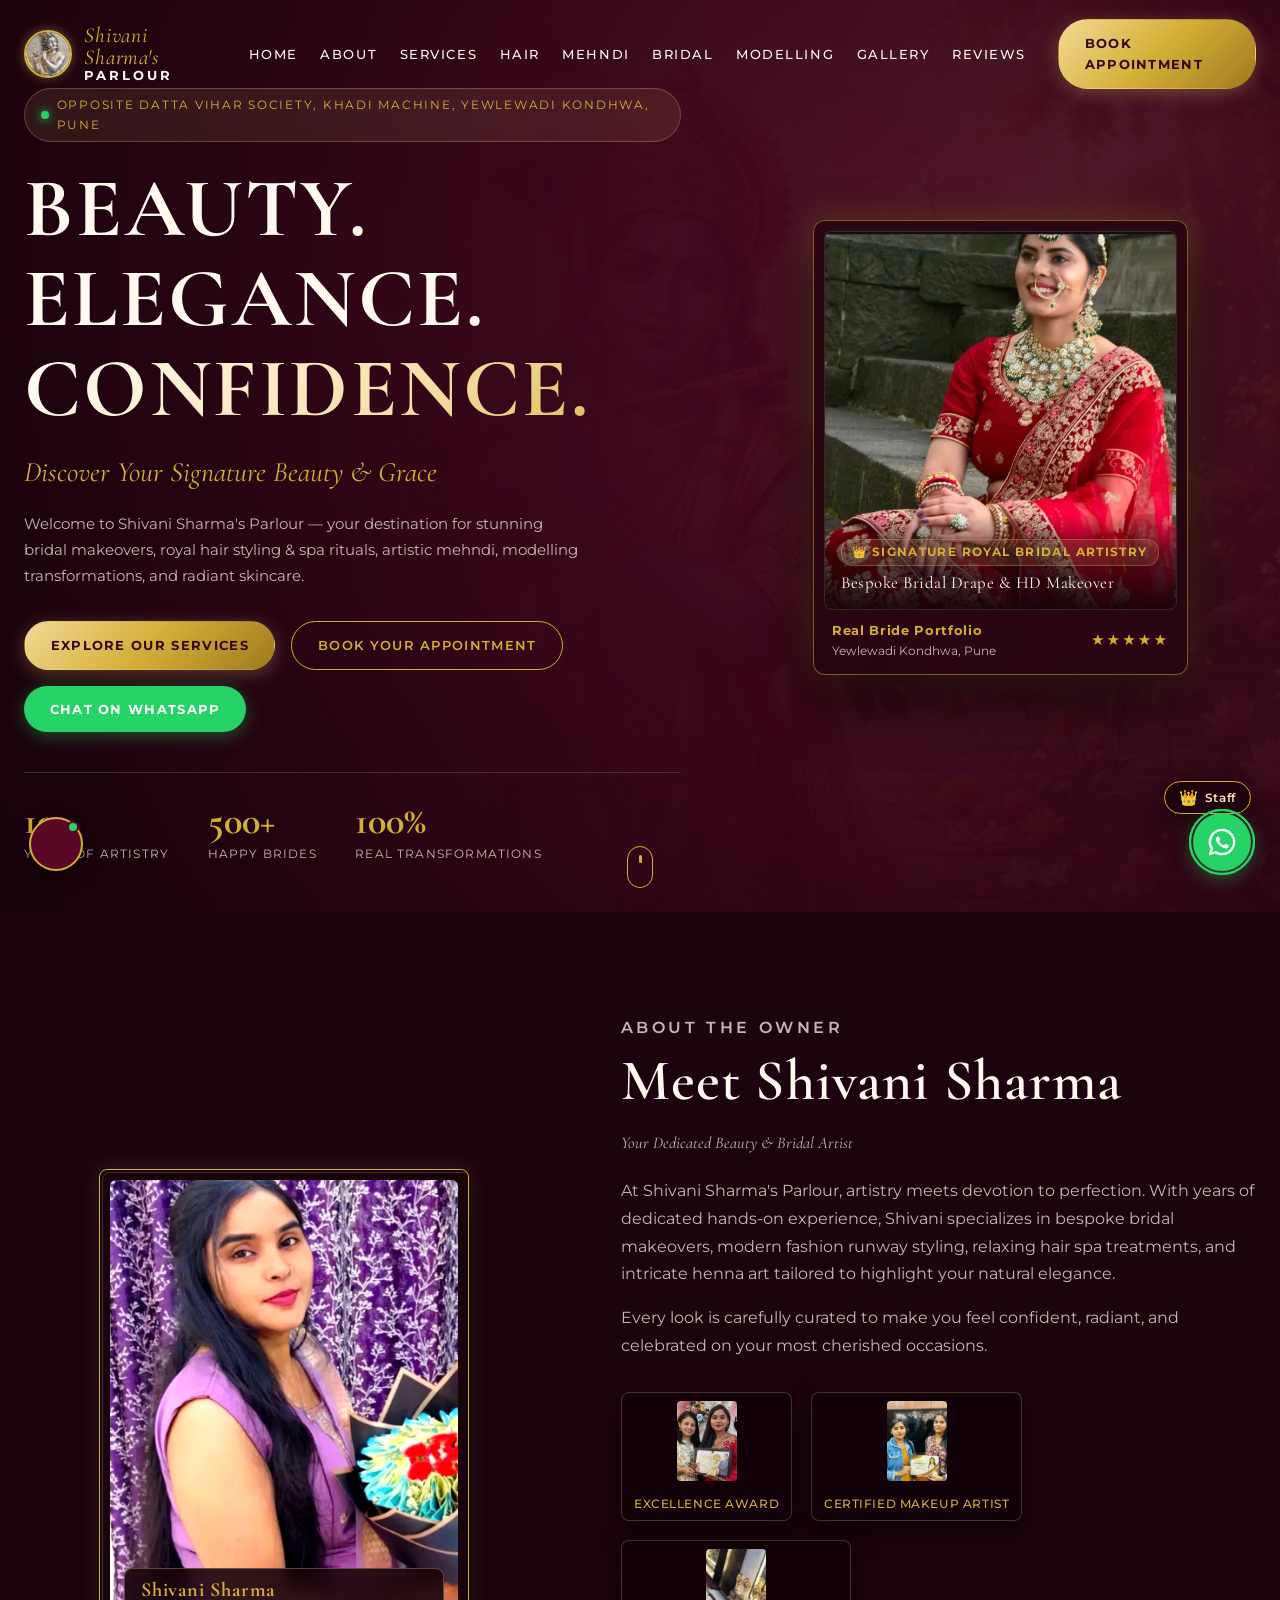
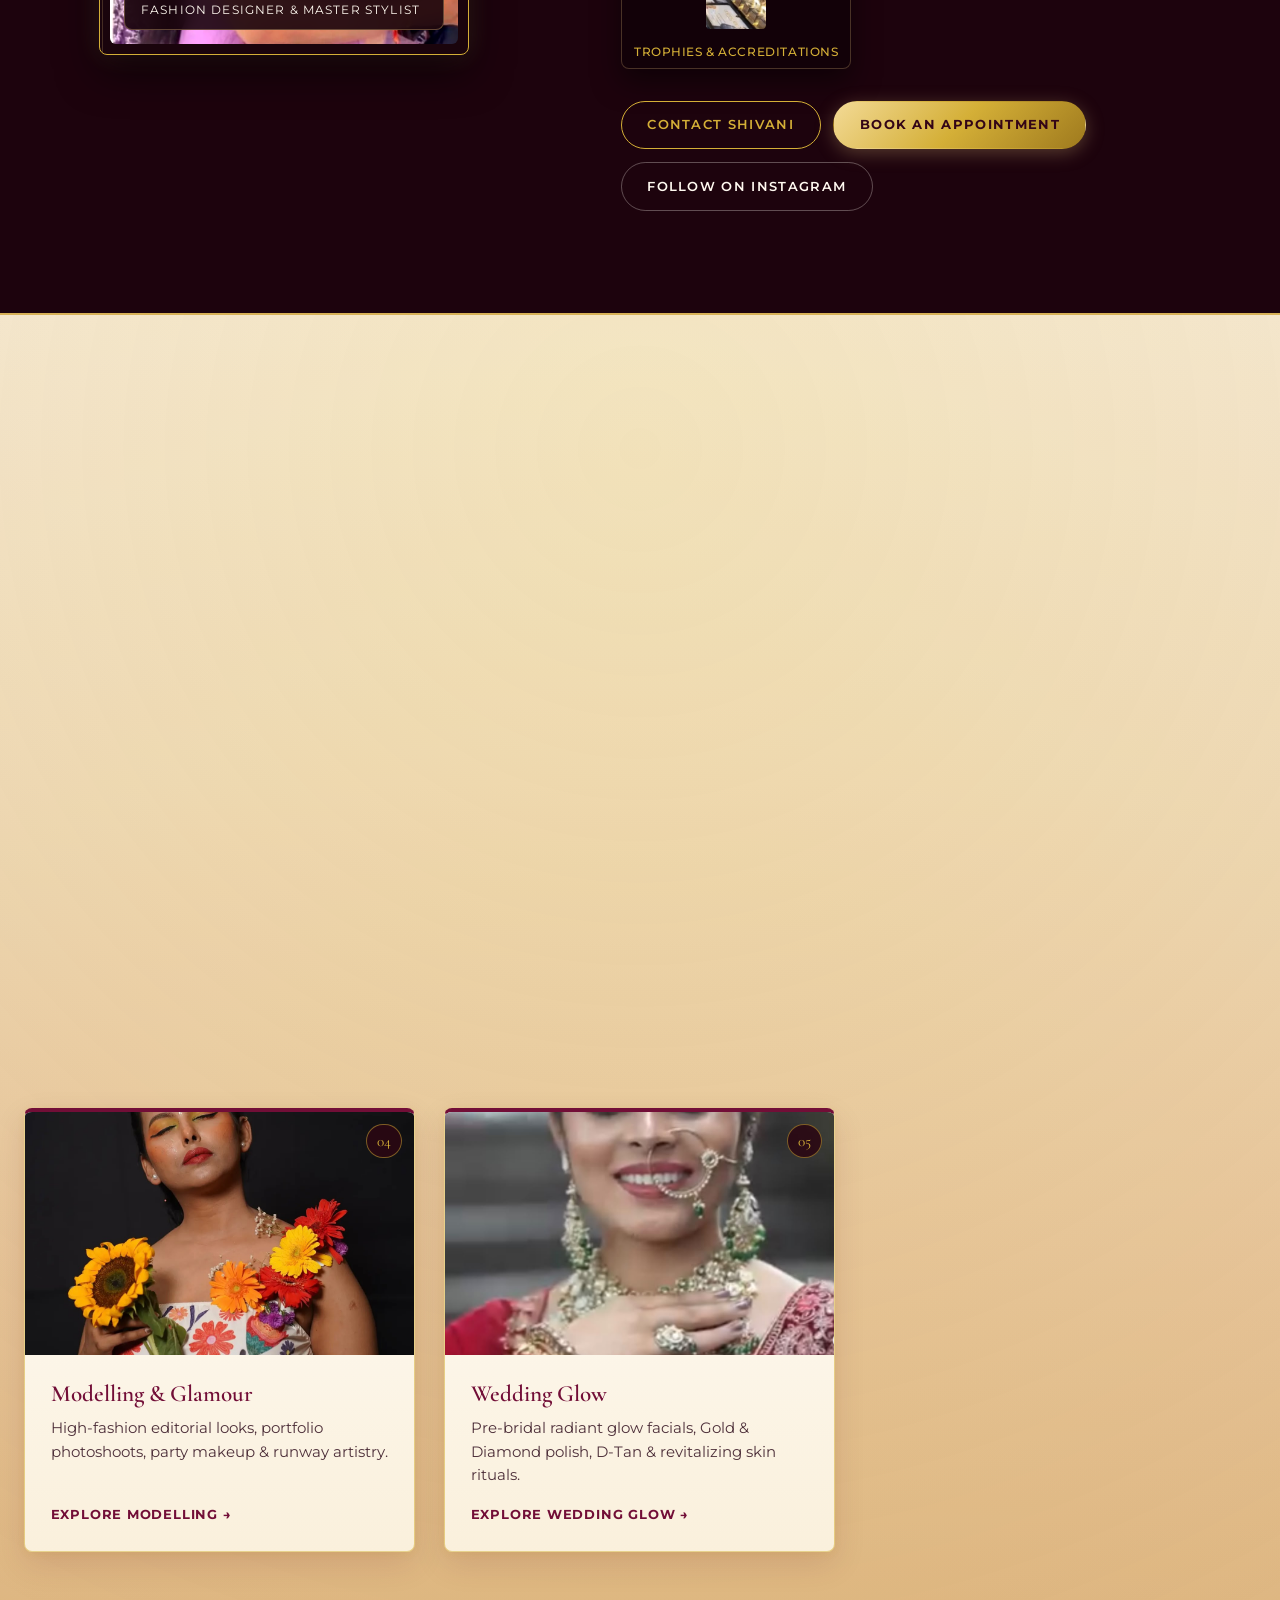
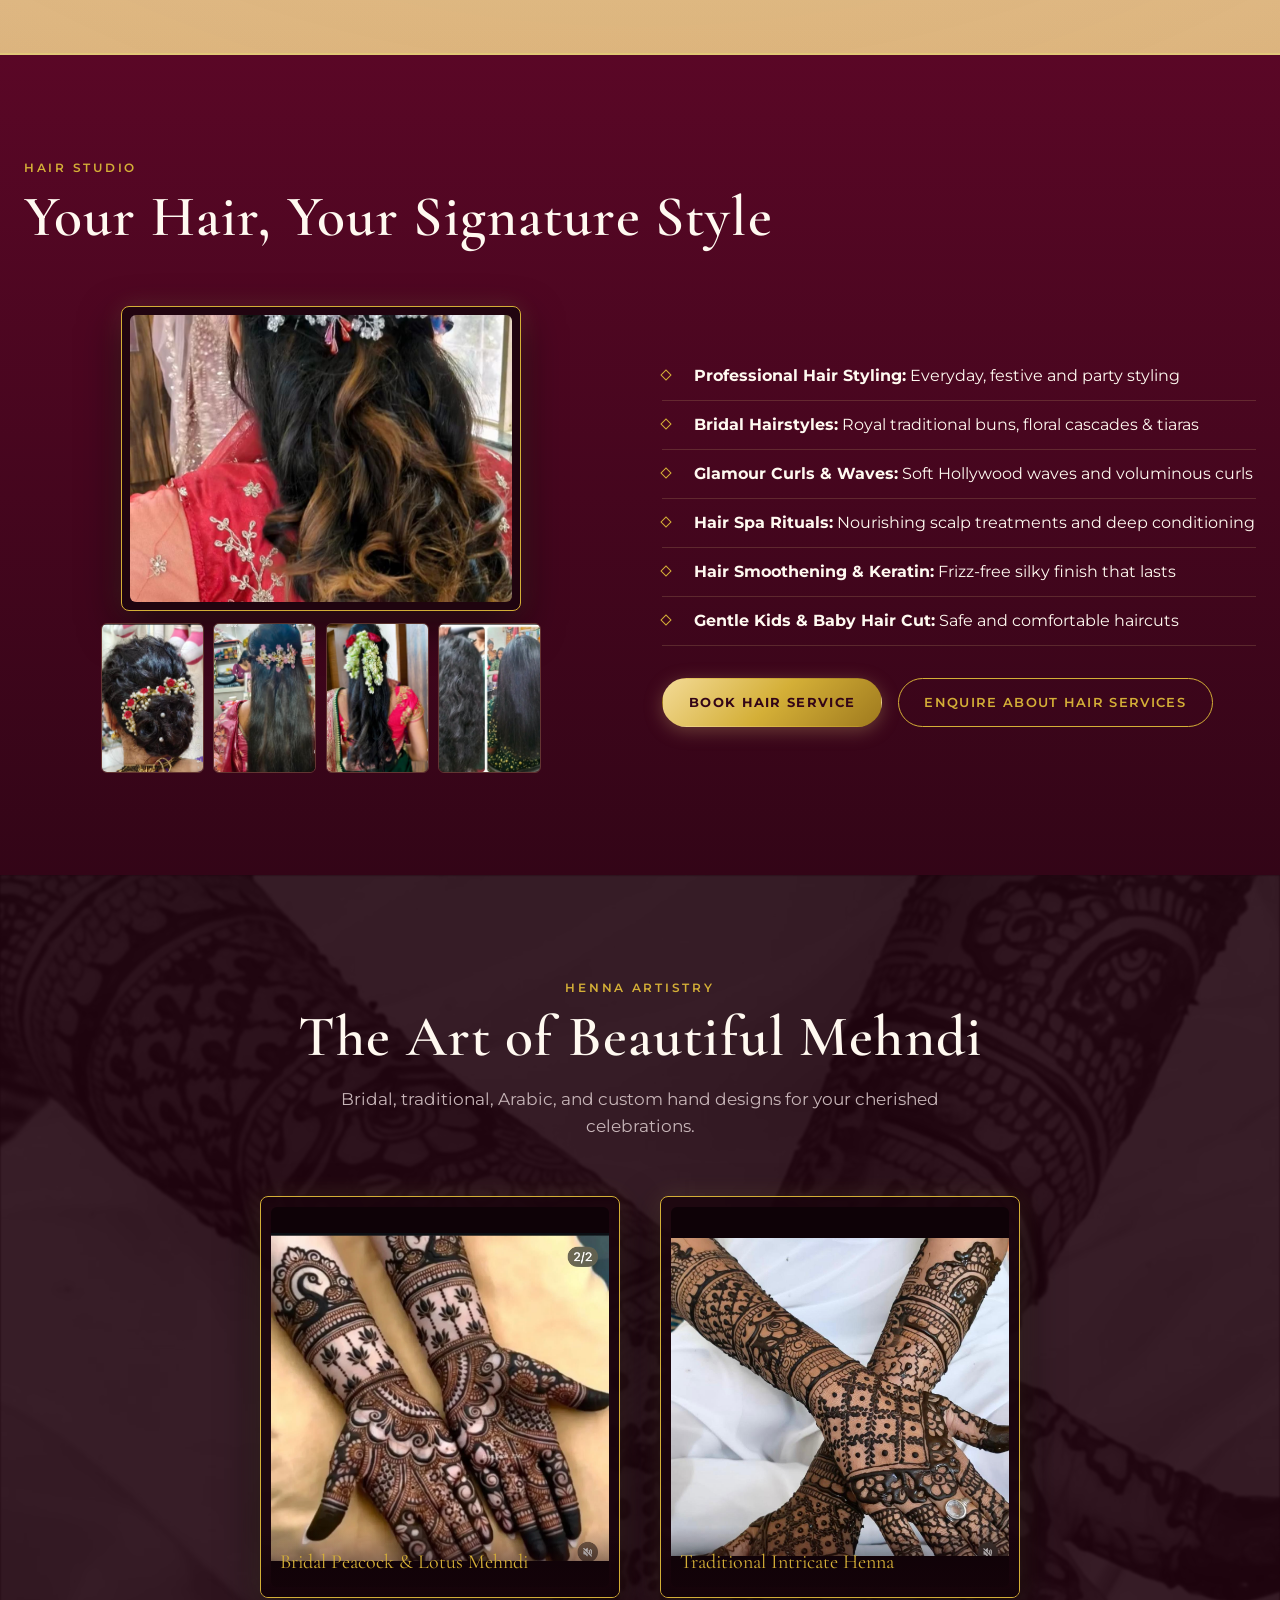
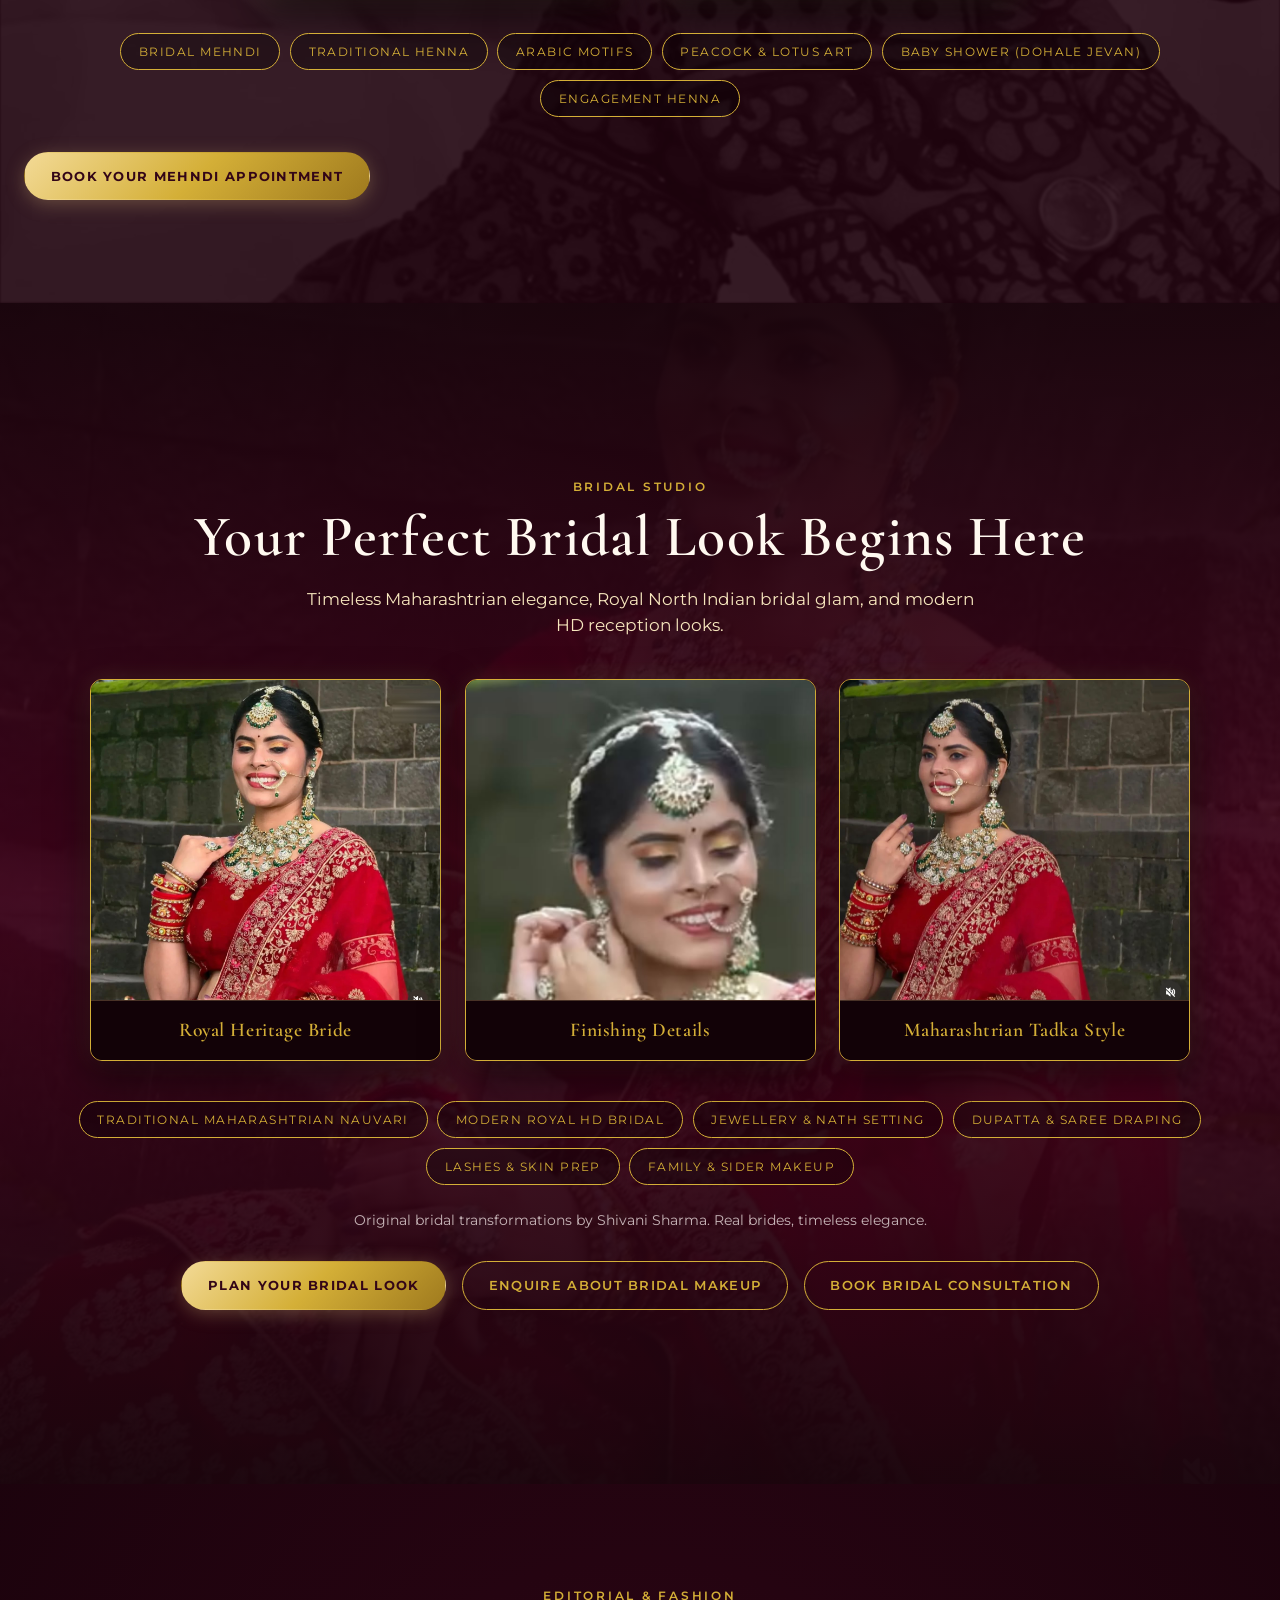
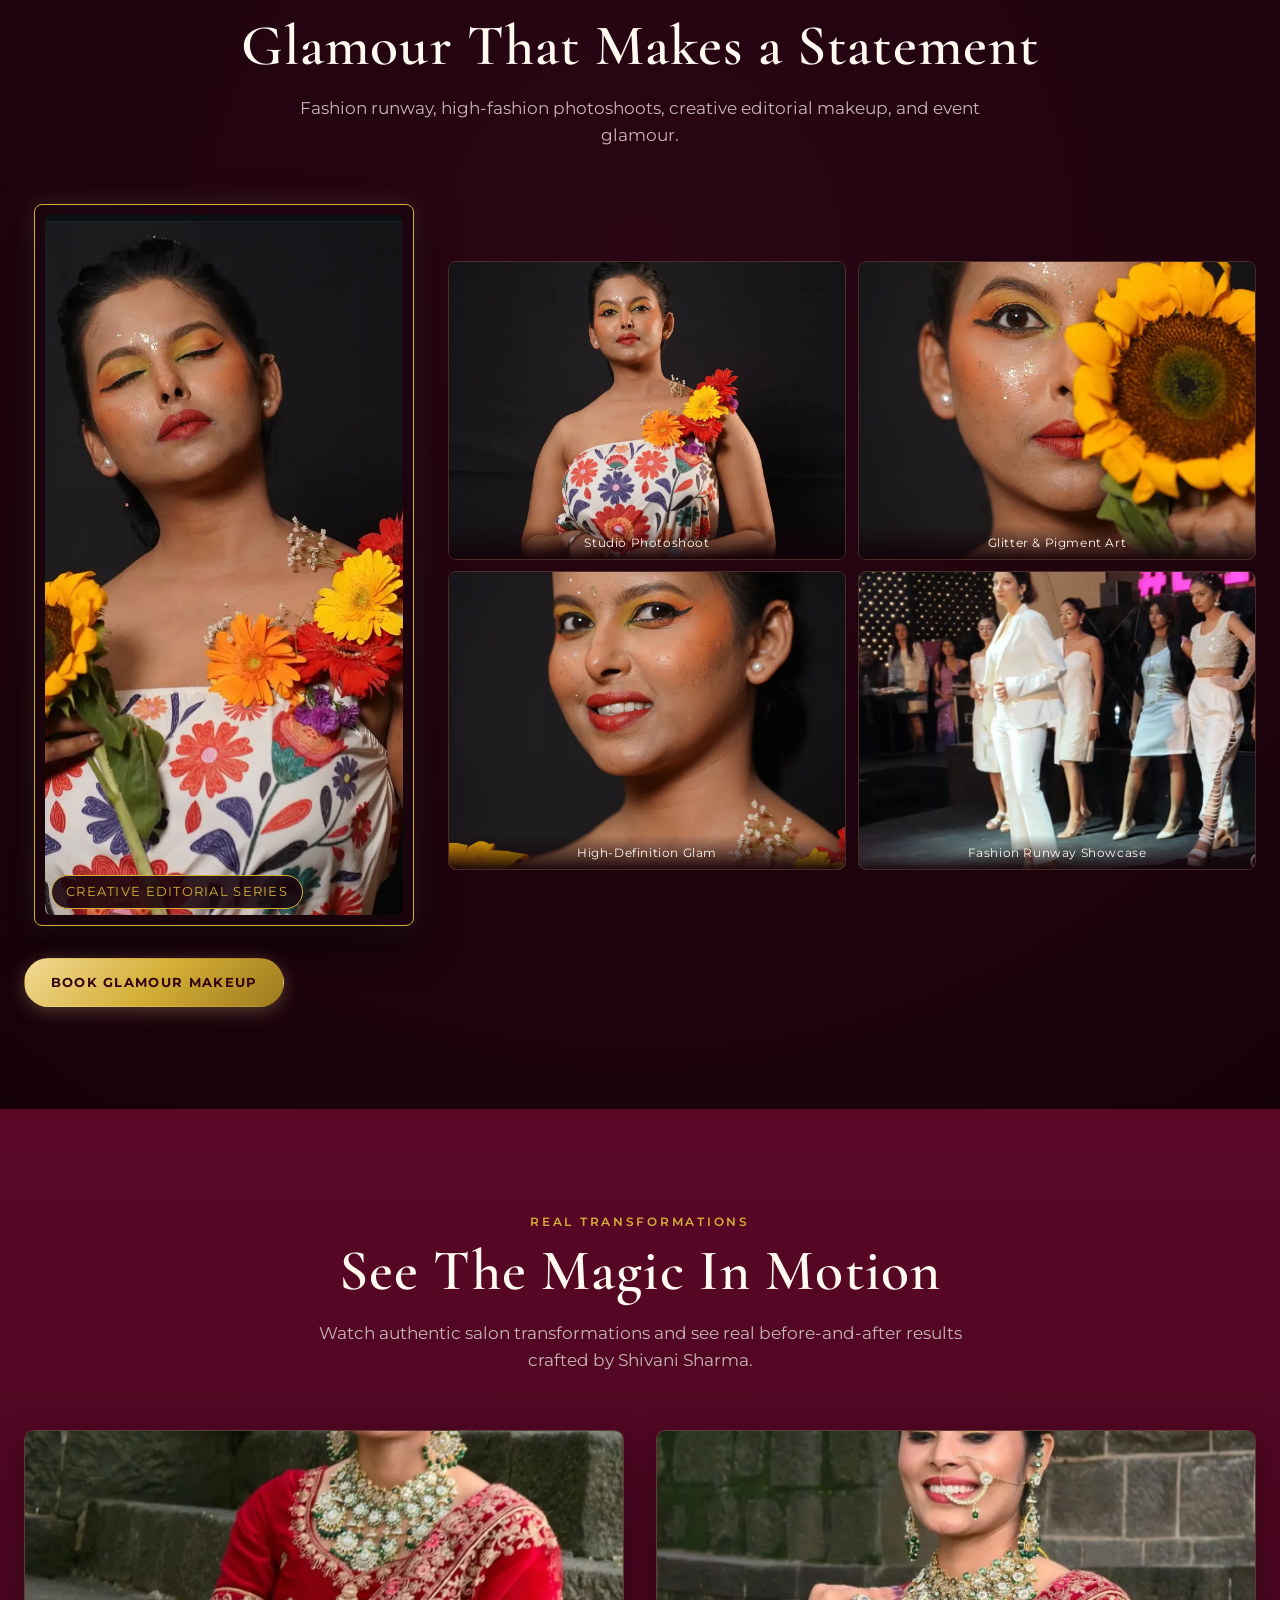
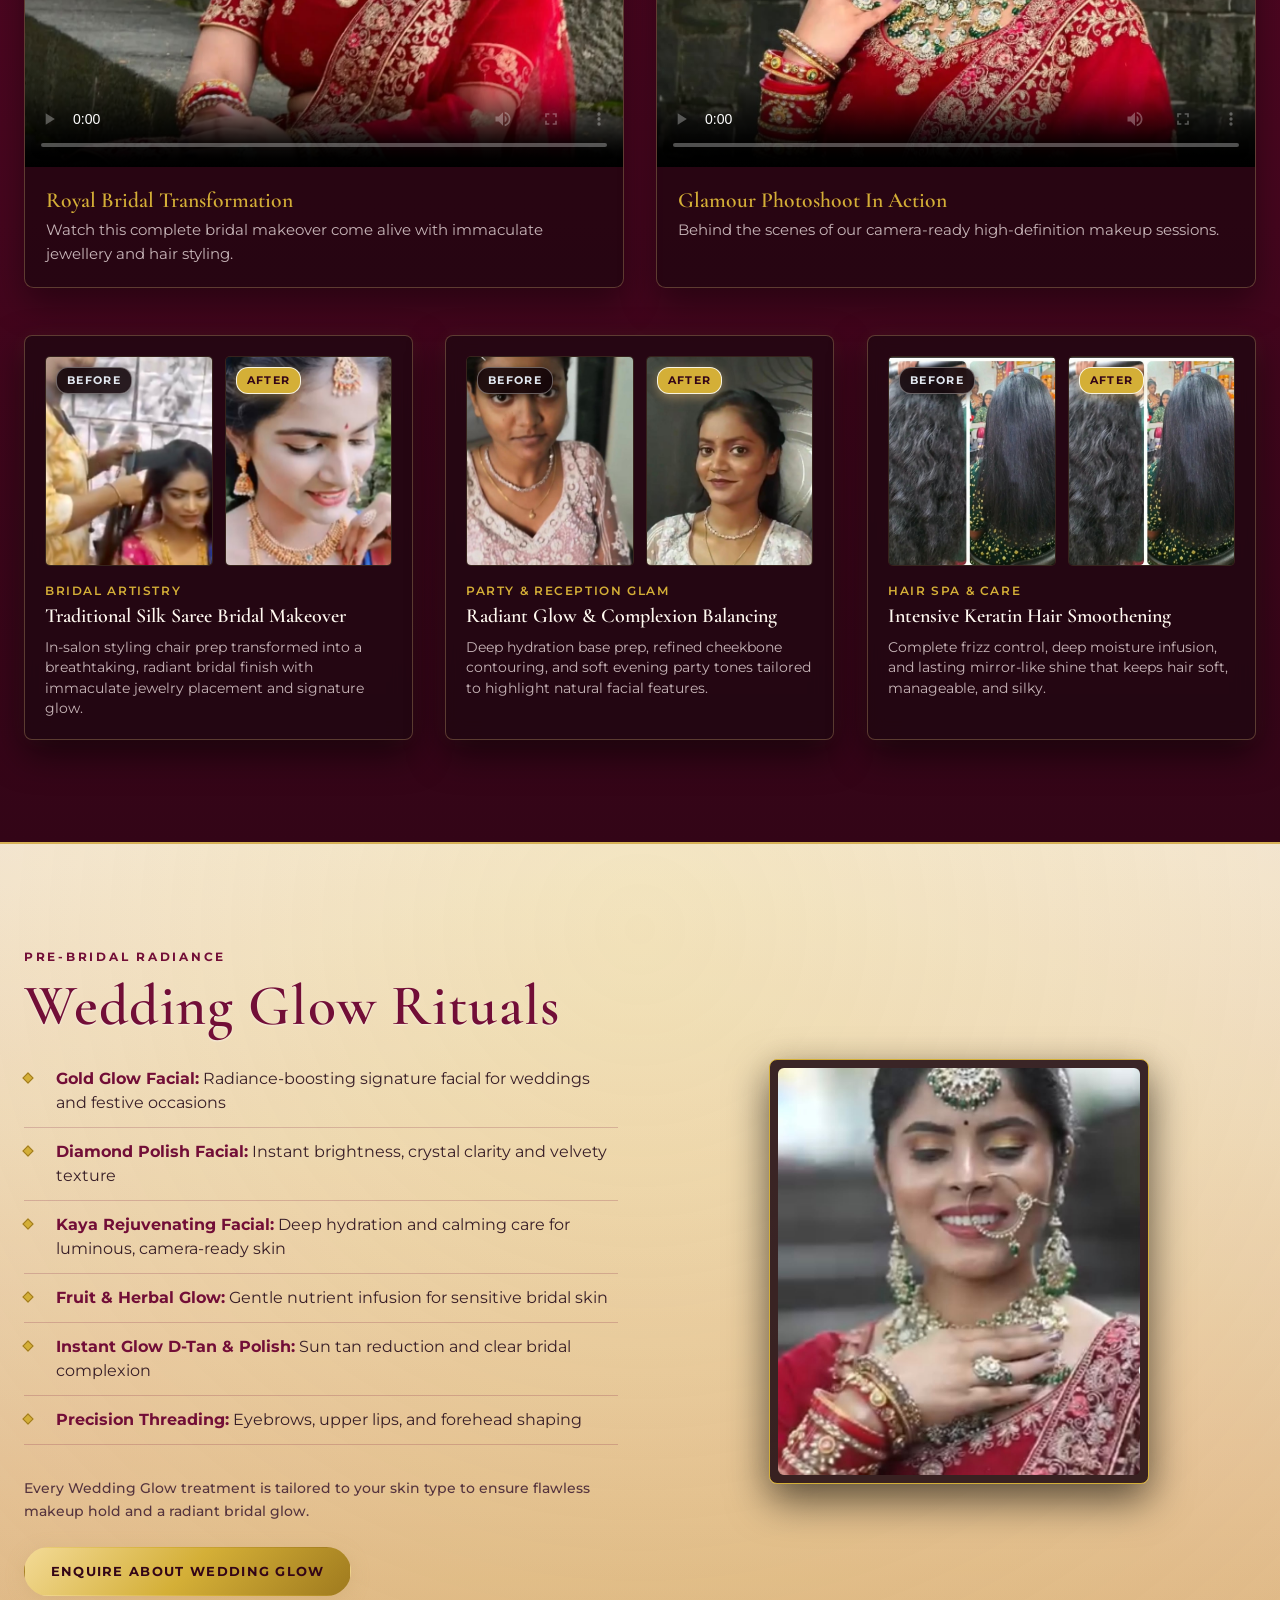
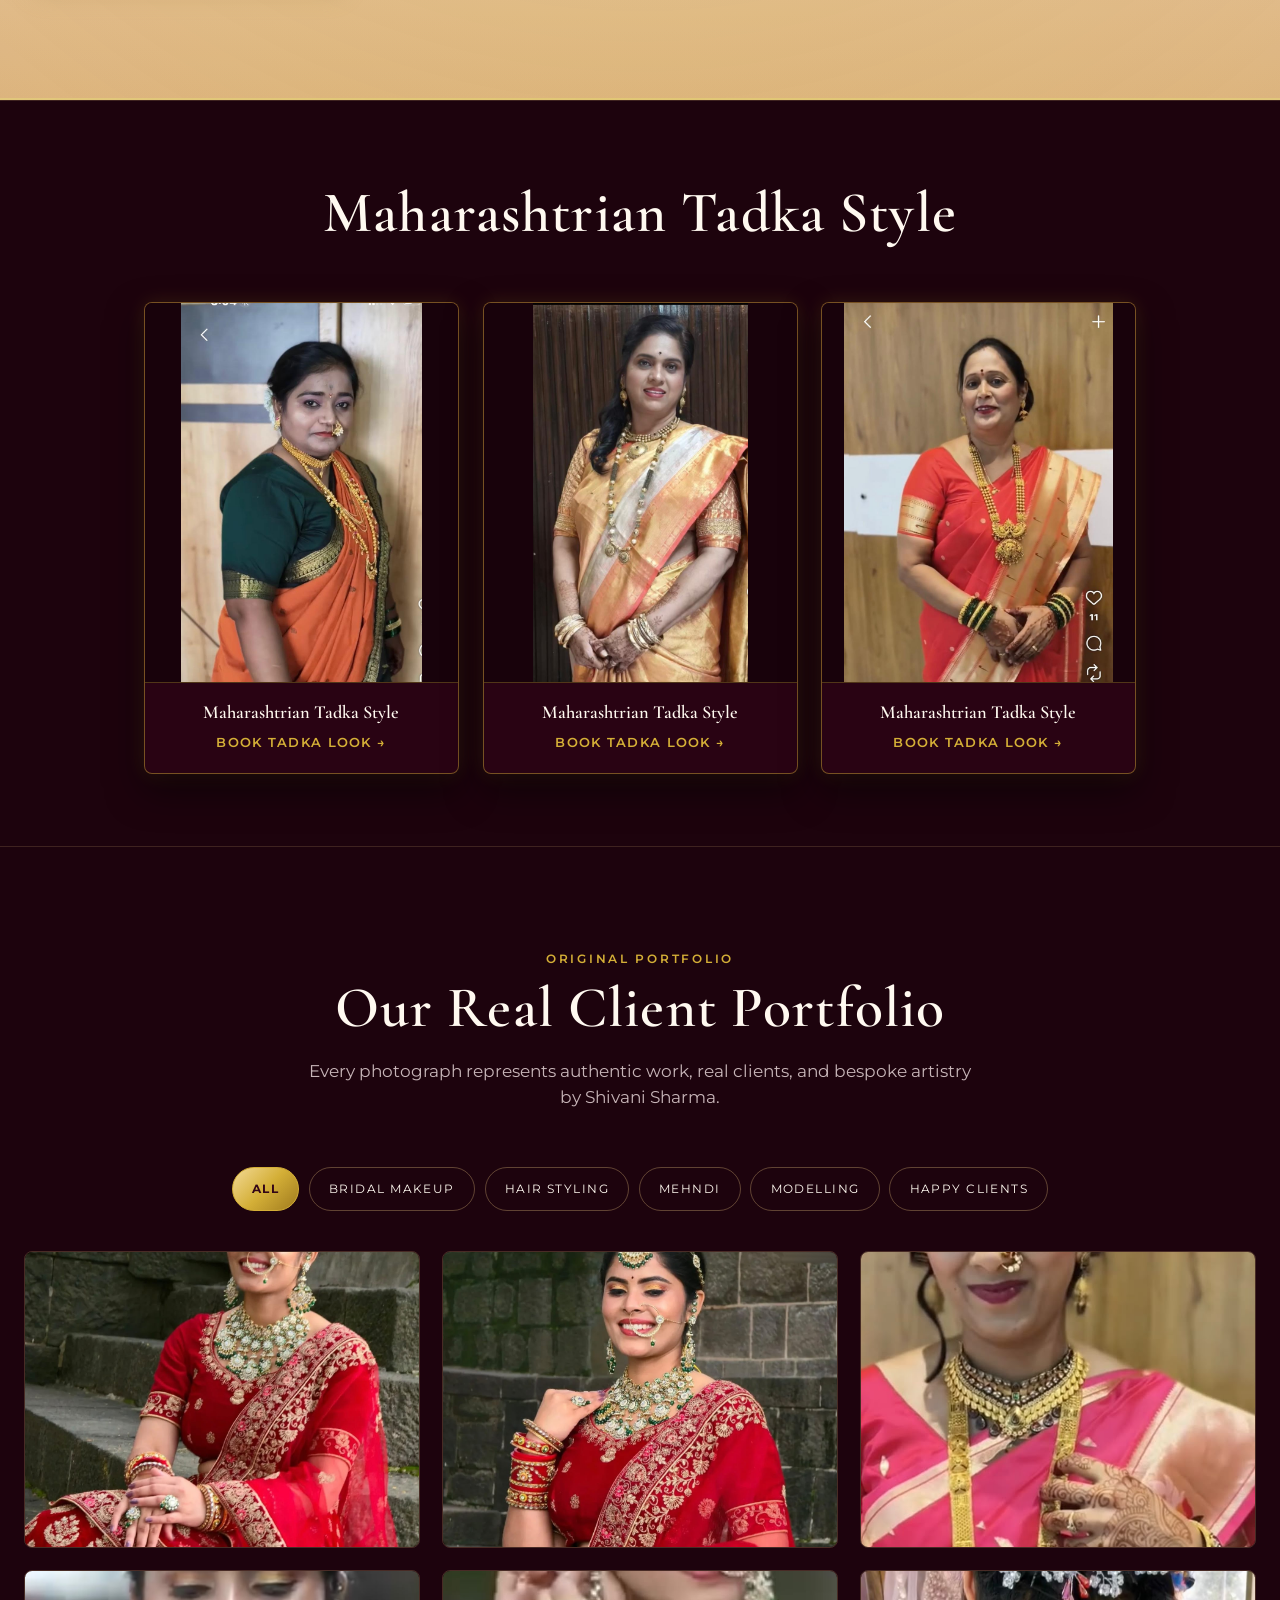
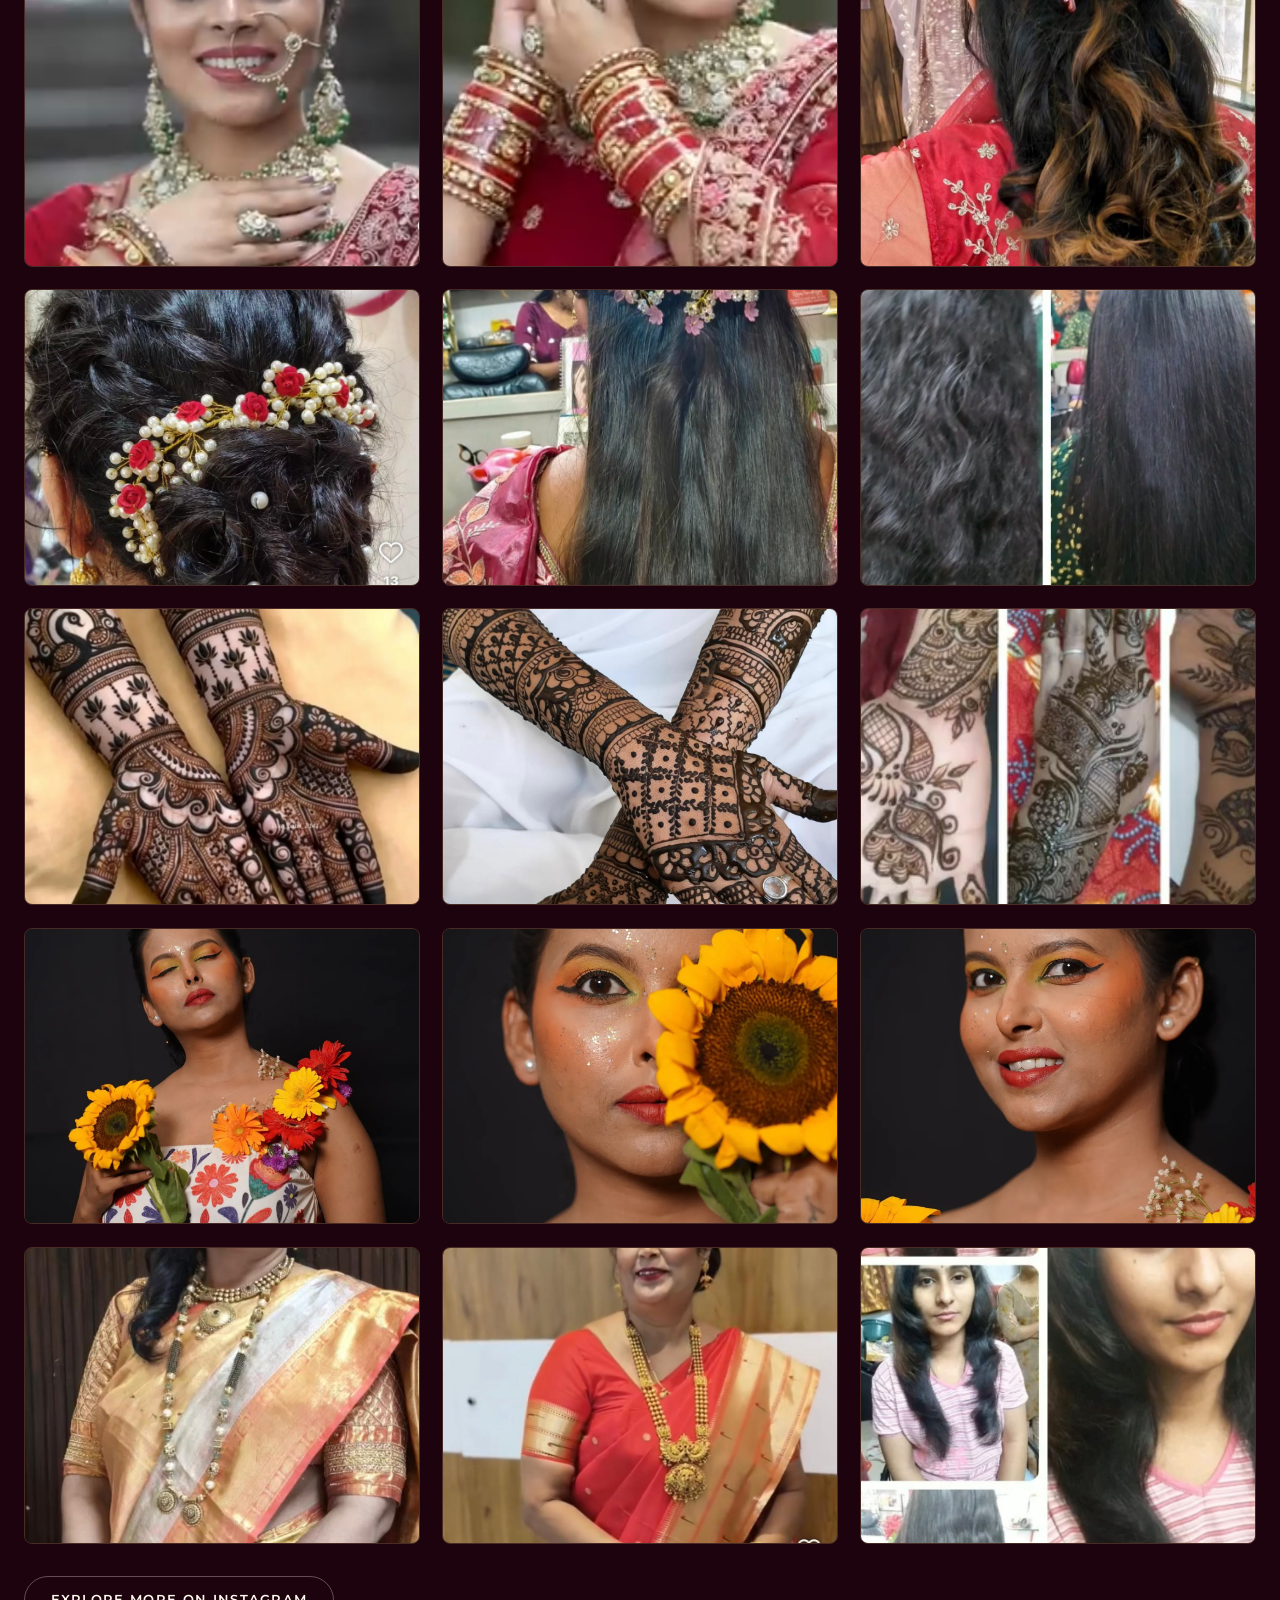
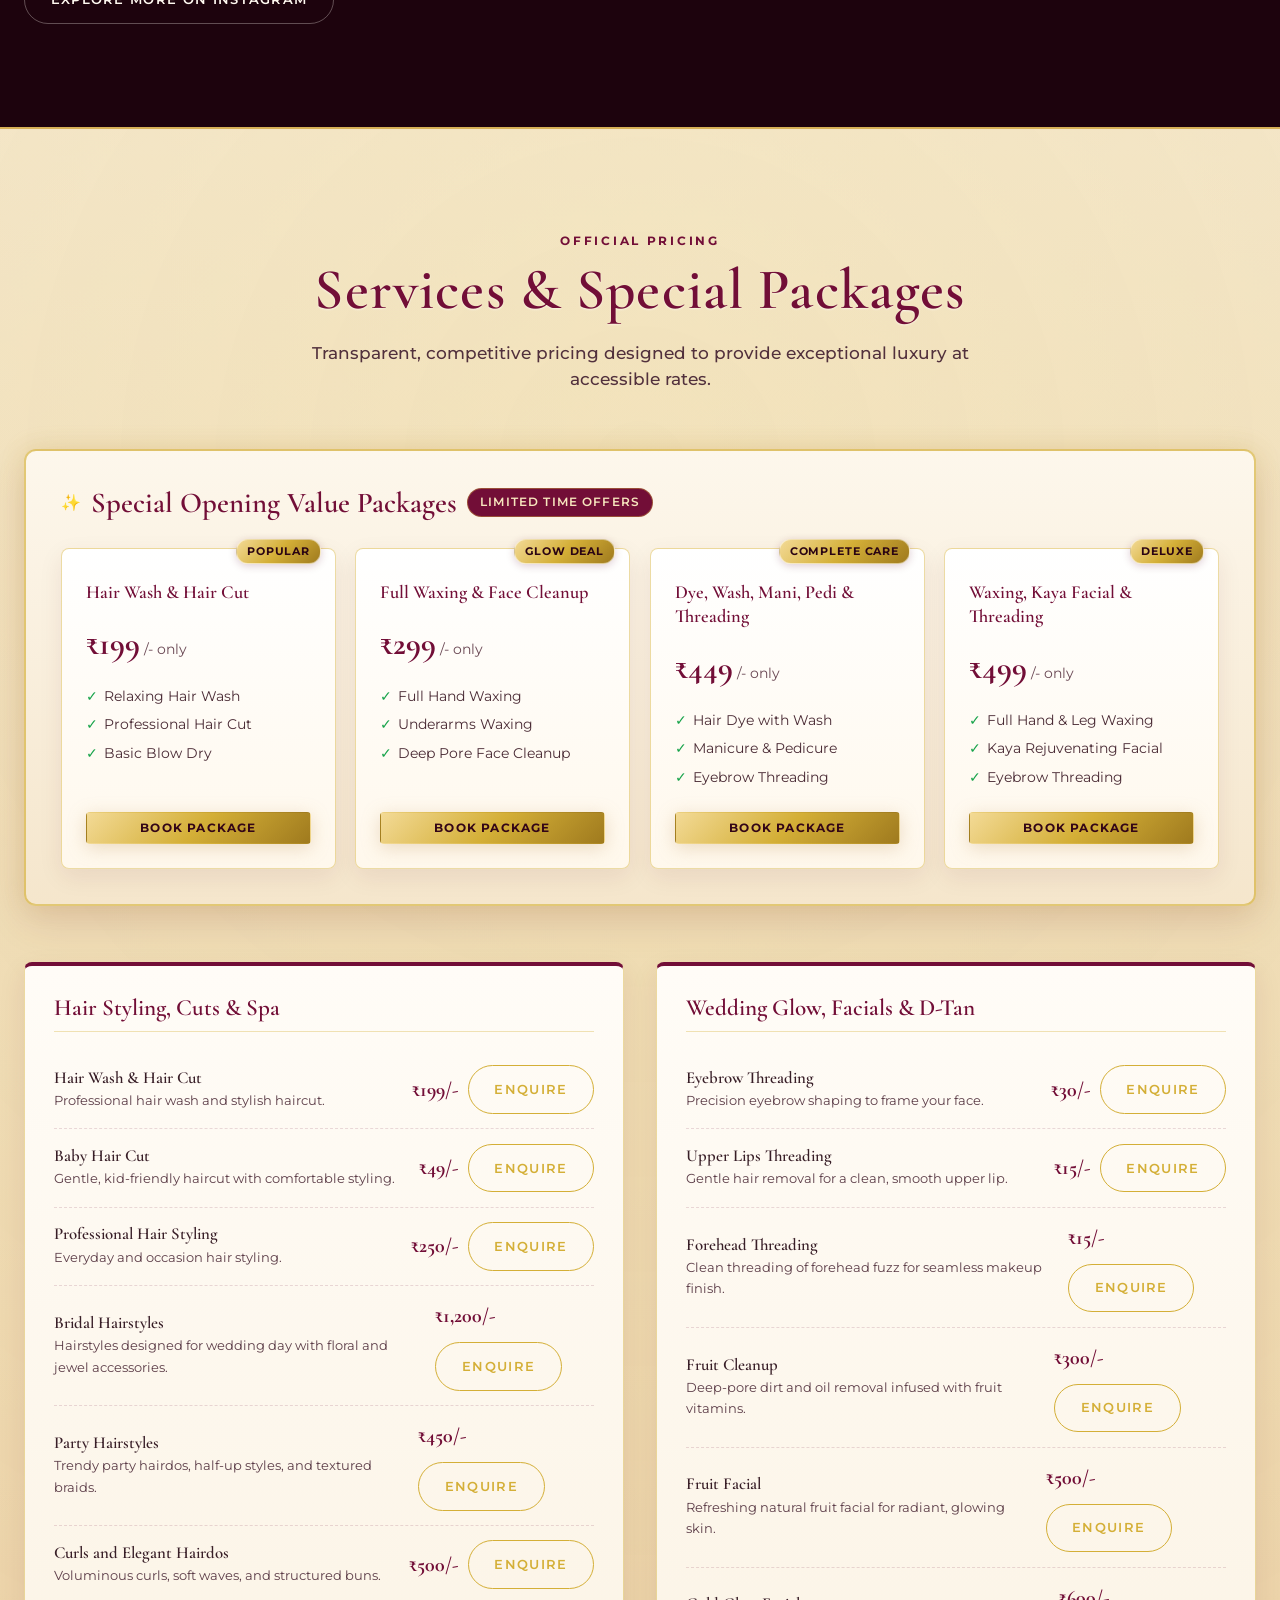
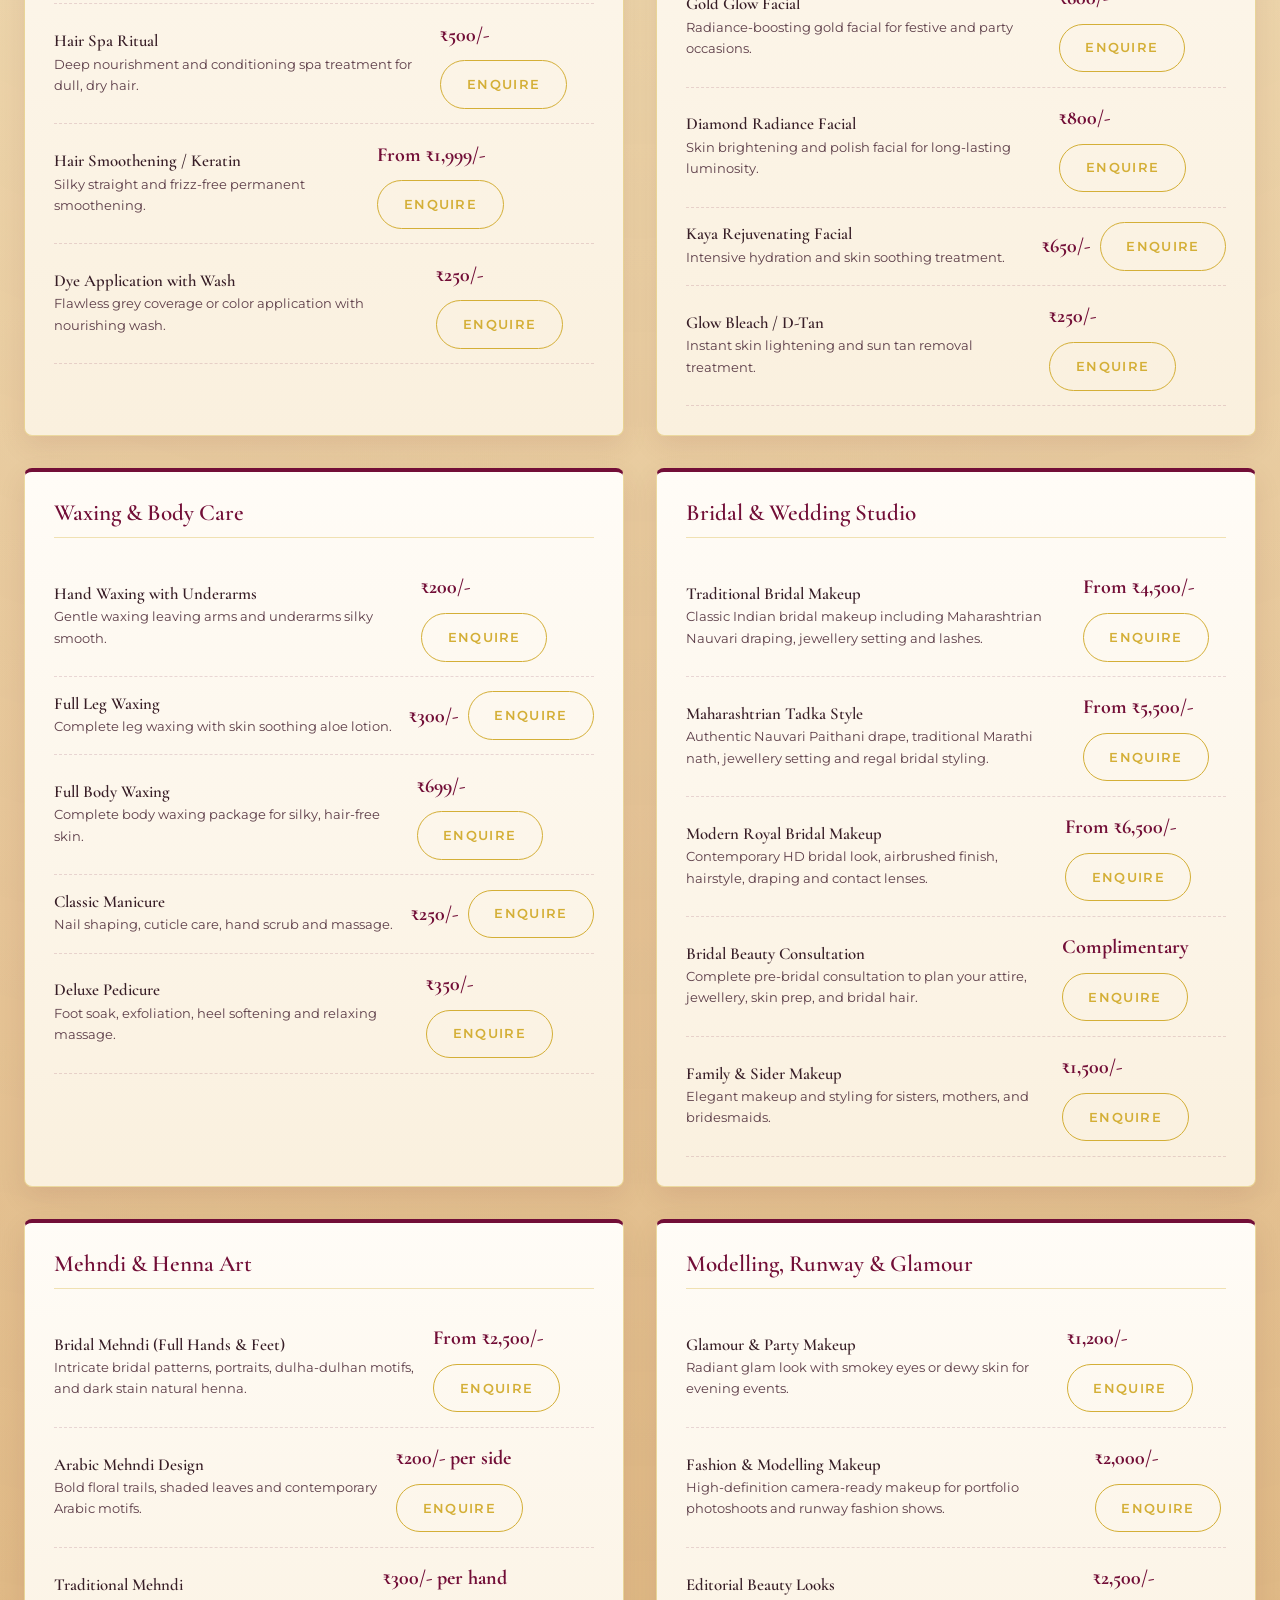
==== commit 1618d70c: "Embed Staff/Admin management panel directly on main website with floating trigger above WhatsApp" ====
--- a/index.html
+++ b/index.html
@@ -1137,9 +1137,15 @@
       </div>
     </div>
     <div class="container footer-bottom">
-      <p>&copy; <span id="year"></span> Shivani Sharma's Parlour. All rights reserved. &middot; <a href="admin.html" class="link-gold" style="opacity:0.75; font-size:0.85rem;" title="Manage Bookings & Enquiries">Admin Portal</a></p>
+      <p>&copy; <span id="year"></span> Shivani Sharma's Parlour. All rights reserved. &middot; <a href="#admin" id="footerAdminLink" class="link-gold" style="opacity:0.75; font-size:0.85rem;" title="Staff Management Portal">Staff Portal &#x1F451;</a></p>
     </div>
   </footer>
+
+  <!-- ============ FLOATING STAFF / ADMIN TRIGGER TAB (ABOVE WHATSAPP) ============ -->
+  <button id="adminFabBtn" class="fab-admin" title="Staff Portal (Bookings &amp; Enquiries)" aria-label="Open Staff Portal">
+    <span class="fab-admin-icon" aria-hidden="true">&#x1F451;</span>
+    <span class="fab-admin-text">Staff</span>
+  </button>
 
   <!-- ============ FLOATING WHATSAPP BUTTON WITH PULSE ANIMATION ============ -->
   <a href="https://wa.me/919579199431?text=Hello%20Shivani%2C%20I%20would%20like%20to%20enquire%20about%20your%20services." class="fab-whatsapp" target="_blank" rel="noopener" aria-label="Chat on WhatsApp">
@@ -1179,10 +1185,132 @@
     <p id="lbCaption"></p>
   </dialog>
 
+  <!-- ============ EMBEDDED STAFF / ADMIN MANAGEMENT MODAL ============ -->
+  <div id="adminPanelModal" class="admin-modal-overlay" hidden>
+    <div class="admin-modal-container">
+      <header class="admin-modal-head">
+        <div class="admin-brand-wrap">
+          <span class="admin-brand-icon" aria-hidden="true">&#x1F451;</span>
+          <div>
+            <h3 class="admin-modal-title">Staff Portal &middot; Shivani Sharma's Parlour</h3>
+            <p class="admin-modal-sub">Live Bookings &amp; Enquiries directly synced with Supabase</p>
+          </div>
+        </div>
+        <button class="admin-modal-close" id="adminModalClose" aria-label="Close Staff Portal">&times;</button>
+      </header>
+
+      <div class="admin-modal-body">
+        <!-- 1. Passcode Screen -->
+        <div id="adminLoginScreen" class="admin-login-screen">
+          <div class="admin-login-box">
+            <div style="font-size: 2.2rem; margin-bottom: 0.5rem;">&#x1F510;</div>
+            <h4>Staff Passcode Required</h4>
+            <p>Enter the security passcode to view customer appointments and enquiries.</p>
+            <form id="embeddedAuthForm">
+              <input type="password" id="embeddedPasscode" class="admin-pin-input" placeholder="••••" required autocomplete="current-password">
+              <p id="embeddedAuthErr" class="admin-auth-err"></p>
+              <button type="submit" class="btn btn-primary" style="width: 100%;">Unlock Portal</button>
+            </form>
+            <p style="margin-top: 1rem; font-size: 0.74rem; color: var(--grey);">Default PIN: <code style="color:var(--gold);">shivani2026</code></p>
+          </div>
+        </div>
+
+        <!-- 2. Active Dashboard -->
+        <div id="adminDashboardScreen" class="admin-dashboard-screen" hidden>
+          <!-- Stats Summary -->
+          <div class="admin-stats-row">
+            <div class="admin-stat-pill">
+              <span class="lbl">Total Appointments</span>
+              <strong class="val" id="embStatTotal">0</strong>
+            </div>
+            <div class="admin-stat-pill alert">
+              <span class="lbl">Pending ⏳</span>
+              <strong class="val" id="embStatPending">0</strong>
+            </div>
+            <div class="admin-stat-pill">
+              <span class="lbl">Confirmed ✅</span>
+              <strong class="val" id="embStatConfirmed">0</strong>
+            </div>
+            <div class="admin-stat-pill">
+              <span class="lbl">Enquiries 💬</span>
+              <strong class="val" id="embStatEnq">0</strong>
+            </div>
+          </div>
+
+          <!-- Tabs & Actions Bar -->
+          <div class="admin-nav-row">
+            <div class="admin-tabs">
+              <button class="admin-tab-btn active" id="embTabBookings">Bookings (<span id="embCountBookings">0</span>)</button>
+              <button class="admin-tab-btn" id="embTabEnquiries">Enquiries (<span id="embCountEnquiries">0</span>)</button>
+            </div>
+            <div class="admin-actions-right">
+              <button id="embRefreshBtn" class="btn btn-outline btn-sm">⟳ Refresh</button>
+              <button id="embExportCsvBtn" class="btn btn-primary btn-sm">⬇ Export CSV</button>
+              <button id="embLogoutBtn" class="btn btn-outline btn-sm" style="color:#FFB347;">Lock</button>
+            </div>
+          </div>
+
+          <!-- Filters -->
+          <div class="admin-search-row">
+            <input type="text" id="embSearchInput" placeholder="🔍 Search by name, phone or service..." class="admin-input-sm">
+            <select id="embStatusFilter" class="admin-select-sm">
+              <option value="all">All Statuses</option>
+              <option value="pending">Pending</option>
+              <option value="confirmed">Confirmed</option>
+              <option value="completed">Completed</option>
+              <option value="cancelled">Cancelled</option>
+            </select>
+            <select id="embDateFilter" class="admin-select-sm">
+              <option value="all">All Dates</option>
+              <option value="today">Today</option>
+              <option value="upcoming">Upcoming</option>
+            </select>
+          </div>
+
+          <!-- Tables -->
+          <div class="admin-table-scroll">
+            <table class="admin-panel-table" id="embBookingsTable">
+              <thead>
+                <tr>
+                  <th>Date &amp; Time</th>
+                  <th>Customer</th>
+                  <th>Service</th>
+                  <th>Notes</th>
+                  <th>Status</th>
+                  <th>Actions</th>
+                </tr>
+              </thead>
+              <tbody id="embBookingsBody">
+                <tr><td colspan="6" style="text-align:center; padding:2rem;">Loading bookings...</td></tr>
+              </tbody>
+            </table>
+
+            <table class="admin-panel-table" id="embEnquiriesTable" hidden>
+              <thead>
+                <tr>
+                  <th>Received</th>
+                  <th>Customer</th>
+                  <th>Contact</th>
+                  <th>Service</th>
+                  <th>Message</th>
+                  <th>Action</th>
+                </tr>
+              </thead>
+              <tbody id="embEnquiriesBody">
+                <tr><td colspan="6" style="text-align:center; padding:2rem;">Loading enquiries...</td></tr>
+              </tbody>
+            </table>
+          </div>
+        </div>
+      </div>
+    </div>
+  </div>
+
   <!-- Supabase Backend SDK & Configuration -->
   <script src="https://cdn.jsdelivr.net/npm/@supabase/supabase-js@2"></script>
   <script src="js/supabase-config.js"></script>
   <script src="js/services-data.js"></script>
   <script src="js/script.js" defer></script>
+  <script src="js/admin-embedded.js" defer></script>
 </body>
 </html>
--- a/css/style.css
+++ b/css/style.css
@@ -3514,3 +3514,407 @@
   .tilt { transform: none !important; }
   .sparkle { display: none; }
 }
+
+/* ==========================================================================
+   EMBEDDED STAFF / ADMIN PANEL & FLOATING TRIGGER (Above WhatsApp)
+   ========================================================================== */
+
+.fab-admin {
+  position: fixed;
+  right: 1.8rem;
+  bottom: 5.4rem;
+  z-index: 99;
+  background: rgba(30, 4, 15, 0.95);
+  border: 1.5px solid var(--gold);
+  color: var(--gold-light);
+  border-radius: 30px;
+  padding: 6px 14px;
+  display: inline-flex;
+  align-items: center;
+  gap: 6px;
+  font-family: var(--sans);
+  font-size: 0.76rem;
+  font-weight: 600;
+  letter-spacing: 0.06em;
+  cursor: pointer;
+  box-shadow: 0 8px 24px rgba(0, 0, 0, 0.6);
+  backdrop-filter: blur(10px);
+  transition: all 0.3s var(--ease);
+}
+
+.fab-admin:hover {
+  background: var(--burgundy);
+  border-color: var(--gold-light);
+  transform: translateY(-2px) scale(1.04);
+  box-shadow: 0 12px 28px rgba(90, 7, 38, 0.6), 0 0 15px rgba(212, 175, 55, 0.4);
+}
+
+.fab-admin-icon {
+  font-size: 0.95rem;
+}
+
+@media (max-width: 640px) {
+  .fab-admin {
+    right: 1rem;
+    bottom: 5.1rem;
+    padding: 5px 12px;
+    font-size: 0.72rem;
+  }
+}
+
+/* Admin Modal Overlay */
+.admin-modal-overlay {
+  position: fixed;
+  inset: 0;
+  background: rgba(12, 2, 7, 0.94);
+  z-index: 1000;
+  display: flex;
+  align-items: center;
+  justify-content: center;
+  padding: 1.2rem;
+  backdrop-filter: blur(12px);
+}
+
+.admin-modal-overlay[hidden] {
+  display: none;
+}
+
+.admin-modal-container {
+  background: linear-gradient(180deg, #2A0413 0%, #16020A 100%);
+  border: 1.5px solid var(--gold);
+  border-radius: 12px;
+  width: 100%;
+  max-width: 1200px;
+  max-height: 90vh;
+  display: flex;
+  flex-direction: column;
+  box-shadow: 0 25px 70px rgba(0, 0, 0, 0.85);
+  overflow: hidden;
+}
+
+.admin-modal-head {
+  padding: 1rem 1.5rem;
+  background: rgba(45, 6, 22, 0.9);
+  border-bottom: 1px solid rgba(212, 175, 55, 0.3);
+  display: flex;
+  justify-content: space-between;
+  align-items: center;
+  gap: 1rem;
+}
+
+.admin-brand-wrap {
+  display: flex;
+  align-items: center;
+  gap: 10px;
+}
+
+.admin-brand-icon {
+  font-size: 1.5rem;
+}
+
+.admin-modal-title {
+  font-family: var(--serif);
+  font-size: 1.25rem;
+  color: var(--gold-light);
+  margin: 0;
+}
+
+.admin-modal-sub {
+  font-size: 0.72rem;
+  color: var(--grey);
+  margin: 0;
+}
+
+.admin-modal-close {
+  background: none;
+  border: none;
+  color: var(--gold);
+  font-size: 1.8rem;
+  line-height: 1;
+  cursor: pointer;
+  transition: color 0.2s, transform 0.2s;
+}
+
+.admin-modal-close:hover {
+  color: var(--white);
+  transform: scale(1.15);
+}
+
+.admin-modal-body {
+  flex: 1;
+  overflow-y: auto;
+  padding: 1.5rem;
+}
+
+/* Login Screen inside modal */
+.admin-login-screen {
+  display: flex;
+  align-items: center;
+  justify-content: center;
+  padding: 3rem 1rem;
+}
+
+.admin-login-box {
+  background: rgba(30, 4, 15, 0.8);
+  border: 1px solid rgba(212, 175, 55, 0.35);
+  border-radius: 10px;
+  padding: 2.2rem;
+  max-width: 380px;
+  width: 100%;
+  text-align: center;
+}
+
+.admin-login-box h4 {
+  font-size: 1.3rem;
+  margin: 0 0 0.5rem;
+  color: var(--gold-light);
+}
+
+.admin-login-box p {
+  font-size: 0.82rem;
+  color: var(--grey);
+  margin-bottom: 1.2rem;
+}
+
+.admin-pin-input {
+  background: #14020a;
+  border: 1px solid var(--gold);
+  color: var(--gold-light);
+  font-size: 1.4rem;
+  text-align: center;
+  letter-spacing: 0.25em;
+  padding: 0.6rem;
+  border-radius: 6px;
+  margin-bottom: 0.8rem;
+}
+
+.admin-auth-err {
+  color: #FF6B6B;
+  font-size: 0.78rem;
+  margin: 0 0 0.8rem;
+  min-height: 1rem;
+}
+
+/* Stats Row */
+.admin-stats-row {
+  display: grid;
+  grid-template-columns: repeat(auto-fit, minmax(180px, 1fr));
+  gap: 1rem;
+  margin-bottom: 1.25rem;
+}
+
+.admin-stat-pill {
+  background: rgba(45, 6, 22, 0.6);
+  border: 1px solid rgba(212, 175, 55, 0.25);
+  border-radius: 8px;
+  padding: 0.85rem 1.1rem;
+  display: flex;
+  flex-direction: column;
+  gap: 4px;
+}
+
+.admin-stat-pill.alert {
+  border-color: rgba(255, 179, 71, 0.5);
+}
+
+.admin-stat-pill .lbl {
+  font-size: 0.72rem;
+  text-transform: uppercase;
+  letter-spacing: 0.08em;
+  color: var(--grey);
+}
+
+.admin-stat-pill .val {
+  font-family: var(--serif);
+  font-size: 1.8rem;
+  font-weight: 700;
+  color: var(--gold-light);
+  line-height: 1;
+}
+
+.admin-stat-pill.alert .val {
+  color: #FFB347;
+}
+
+/* Nav & Filter Rows */
+.admin-nav-row {
+  display: flex;
+  justify-content: space-between;
+  align-items: center;
+  gap: 1rem;
+  flex-wrap: wrap;
+  border-bottom: 1px solid rgba(212, 175, 55, 0.2);
+  padding-bottom: 0.8rem;
+  margin-bottom: 1rem;
+}
+
+.admin-tabs {
+  display: flex;
+  gap: 8px;
+}
+
+.admin-tab-btn {
+  background: none;
+  border: 1px solid transparent;
+  color: var(--grey);
+  font-family: var(--sans);
+  font-size: 0.85rem;
+  padding: 6px 14px;
+  border-radius: 6px;
+  cursor: pointer;
+  transition: all 0.25s;
+}
+
+.admin-tab-btn.active {
+  background: var(--burgundy);
+  border-color: var(--gold);
+  color: var(--gold-light);
+  font-weight: 600;
+}
+
+.admin-actions-right {
+  display: flex;
+  gap: 8px;
+}
+
+.btn-sm {
+  padding: 5px 12px;
+  font-size: 0.75rem;
+  border-radius: 4px;
+}
+
+.admin-search-row {
+  display: flex;
+  gap: 10px;
+  flex-wrap: wrap;
+  margin-bottom: 1.2rem;
+}
+
+.admin-input-sm {
+  flex: 1;
+  min-width: 180px;
+  background: #14020a;
+  border: 1px solid rgba(212, 175, 55, 0.3);
+  color: var(--ivory);
+  font-size: 0.82rem;
+  padding: 6px 10px;
+  border-radius: 6px;
+}
+
+.admin-select-sm {
+  background: #14020a;
+  border: 1px solid rgba(212, 175, 55, 0.3);
+  color: var(--ivory);
+  font-size: 0.82rem;
+  padding: 6px 10px;
+  border-radius: 6px;
+  cursor: pointer;
+}
+
+/* Table */
+.admin-table-scroll {
+  overflow-x: auto;
+  border: 1px solid rgba(212, 175, 55, 0.2);
+  border-radius: 8px;
+  background: rgba(18, 2, 8, 0.85);
+}
+
+.admin-panel-table {
+  width: 100%;
+  border-collapse: collapse;
+  font-size: 0.82rem;
+  text-align: left;
+}
+
+.admin-panel-table th {
+  background: rgba(45, 6, 22, 0.9);
+  color: var(--gold-light);
+  padding: 0.75rem 0.9rem;
+  font-family: var(--serif);
+  font-size: 0.92rem;
+  border-bottom: 1px solid rgba(212, 175, 55, 0.25);
+  white-space: nowrap;
+}
+
+.admin-panel-table td {
+  padding: 0.8rem 0.9rem;
+  border-bottom: 1px solid rgba(255, 255, 255, 0.05);
+  vertical-align: top;
+}
+
+.admin-panel-table tr:hover td {
+  background: rgba(212, 175, 55, 0.03);
+}
+
+.admin-badge {
+  display: inline-block;
+  padding: 3px 8px;
+  border-radius: 10px;
+  font-size: 0.68rem;
+  font-weight: 600;
+  text-transform: uppercase;
+}
+
+.admin-badge.pending {
+  background: rgba(255, 179, 71, 0.2);
+  color: #FFB347;
+  border: 1px solid rgba(255, 179, 71, 0.4);
+}
+
+.admin-badge.confirmed {
+  background: rgba(76, 175, 80, 0.2);
+  color: #81C784;
+  border: 1px solid rgba(76, 175, 80, 0.4);
+}
+
+.admin-badge.completed {
+  background: rgba(33, 150, 243, 0.2);
+  color: #64B5F6;
+  border: 1px solid rgba(33, 150, 243, 0.4);
+}
+
+.admin-badge.cancelled {
+  background: rgba(244, 67, 54, 0.2);
+  color: #E57373;
+  border: 1px solid rgba(244, 67, 54, 0.4);
+}
+
+.admin-action-btns {
+  display: flex;
+  gap: 4px;
+  flex-wrap: wrap;
+}
+
+.btn-xs-wa {
+  background: #25D366;
+  color: #000;
+  font-weight: 600;
+  padding: 3px 7px;
+  font-size: 0.72rem;
+  border-radius: 4px;
+  text-decoration: none;
+  display: inline-flex;
+  align-items: center;
+  gap: 3px;
+}
+
+.btn-xs-call {
+  background: var(--gold);
+  color: #16020A;
+  font-weight: 600;
+  padding: 3px 7px;
+  font-size: 0.72rem;
+  border-radius: 4px;
+  text-decoration: none;
+}
+
+.admin-status-dropdown {
+  background: #14020a;
+  border: 1px solid rgba(212, 175, 55, 0.35);
+  color: var(--ivory);
+  font-size: 0.74rem;
+  padding: 3px 6px;
+  border-radius: 4px;
+  cursor: pointer;
+}
+
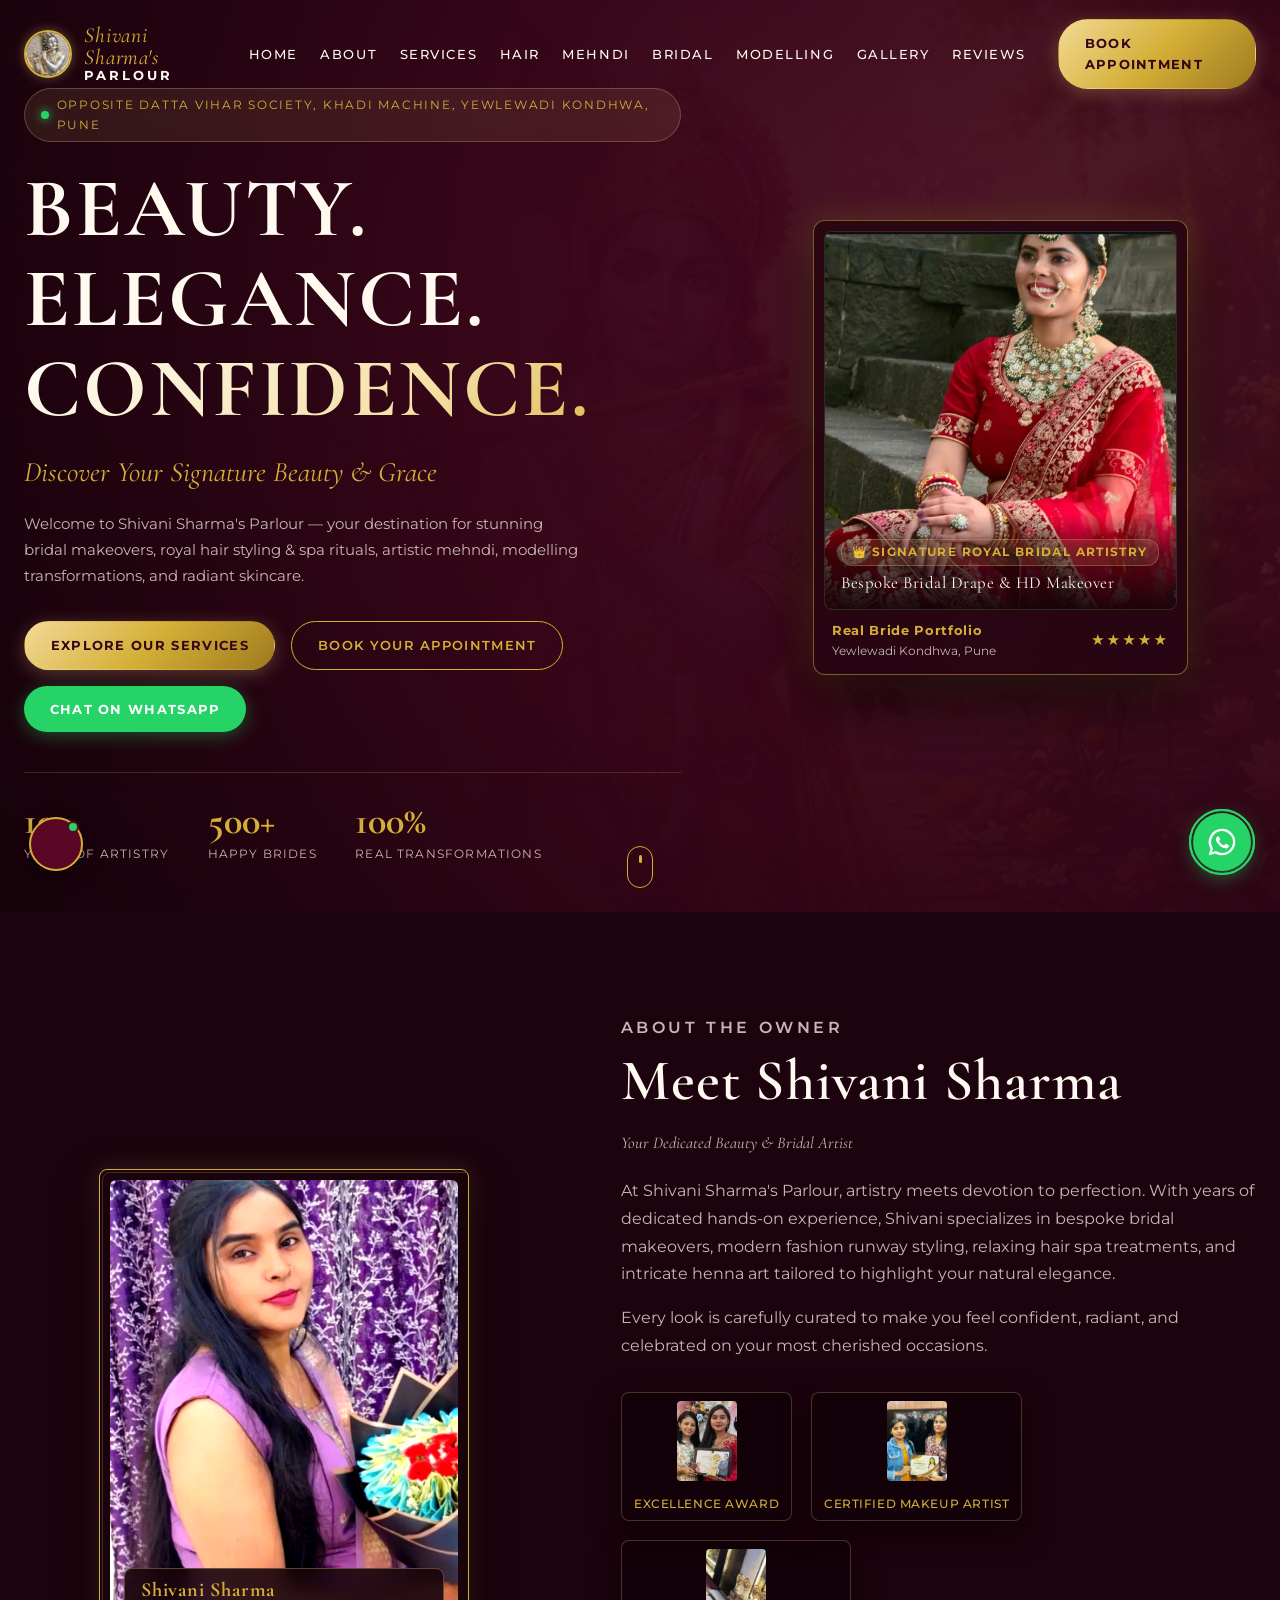
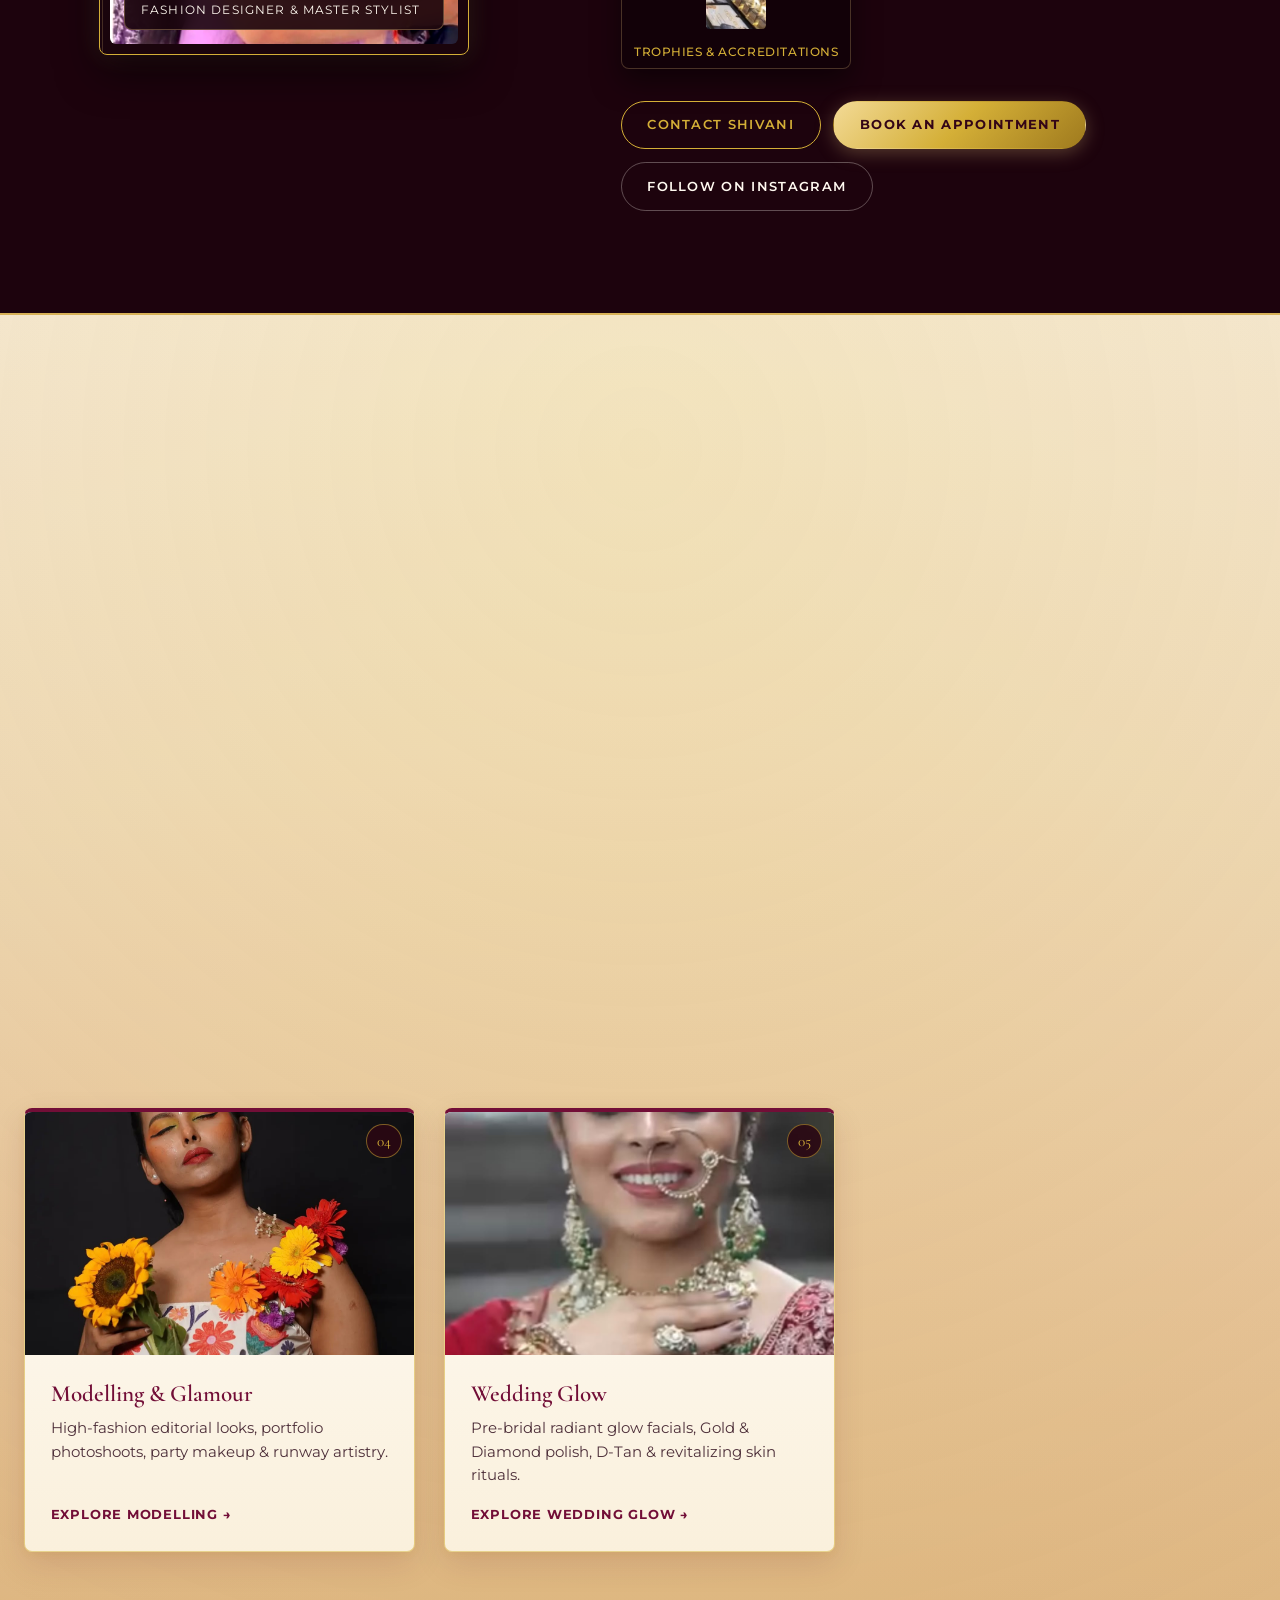
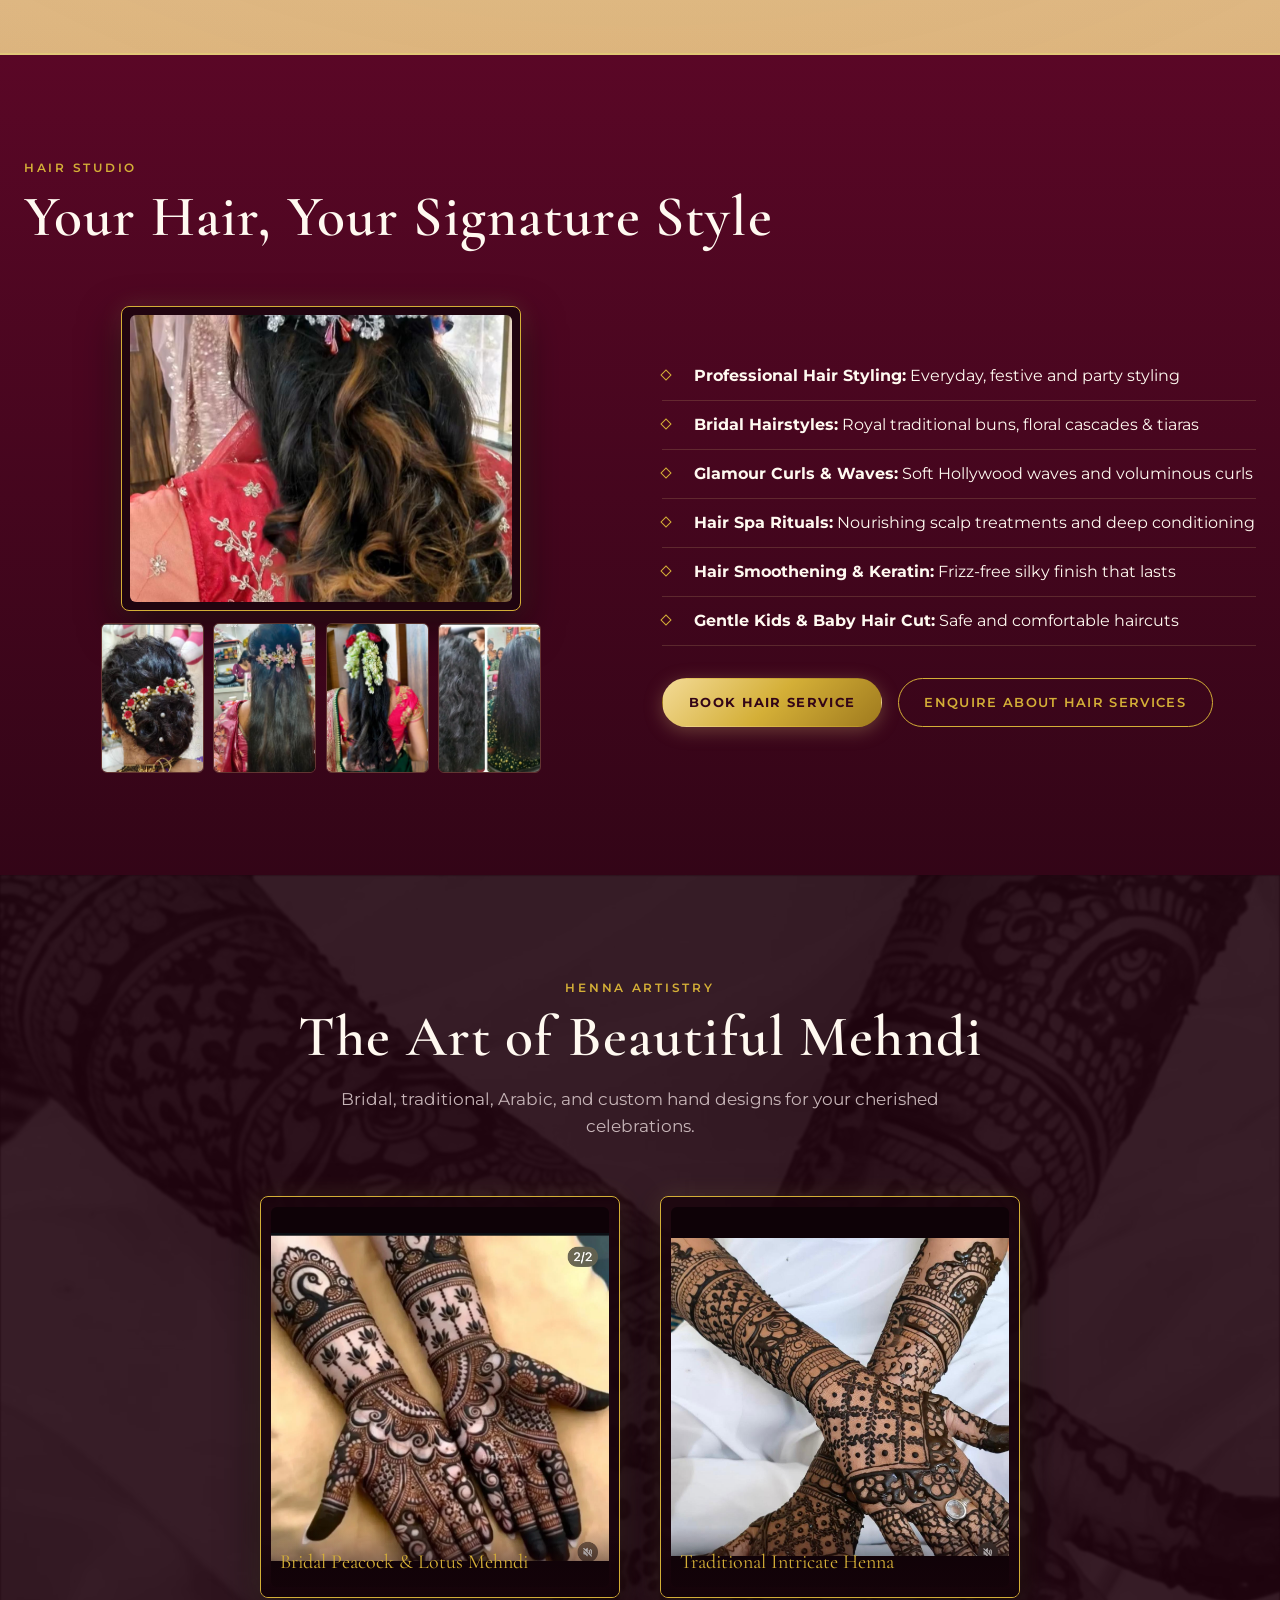
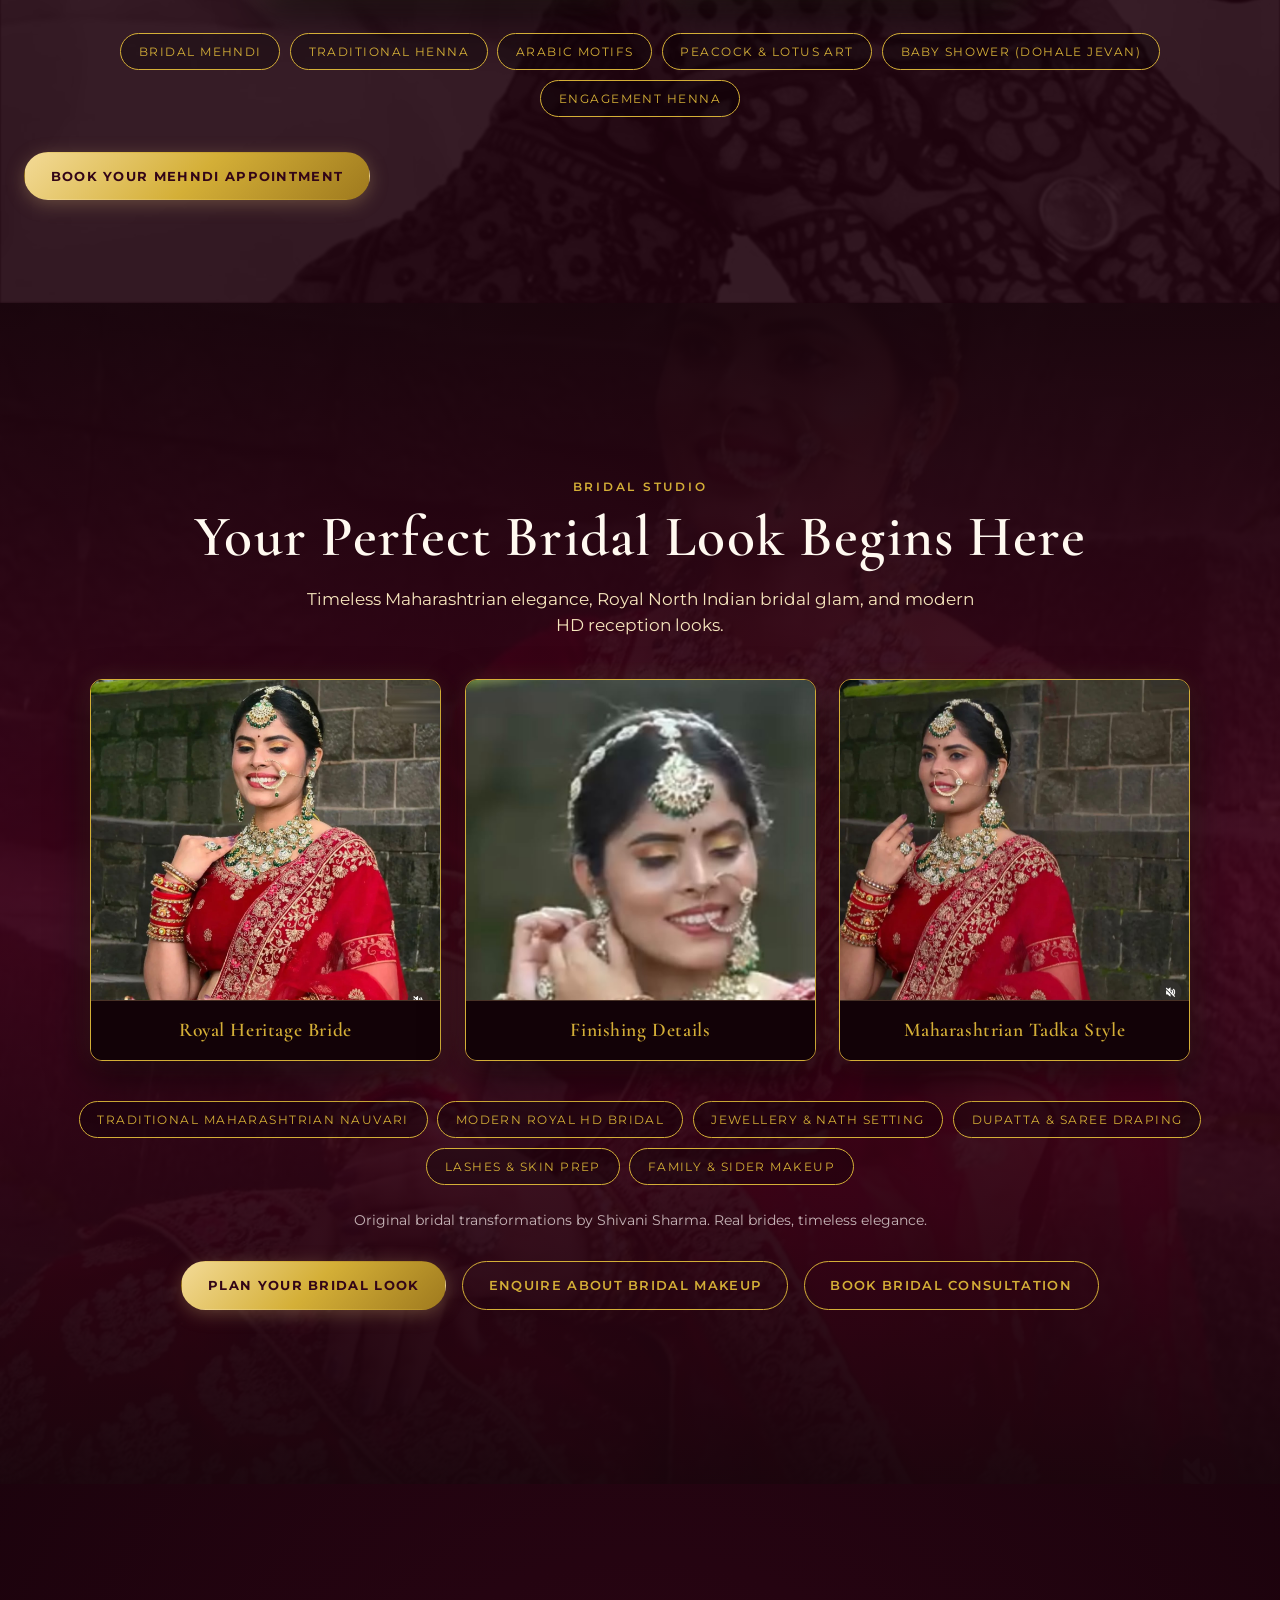
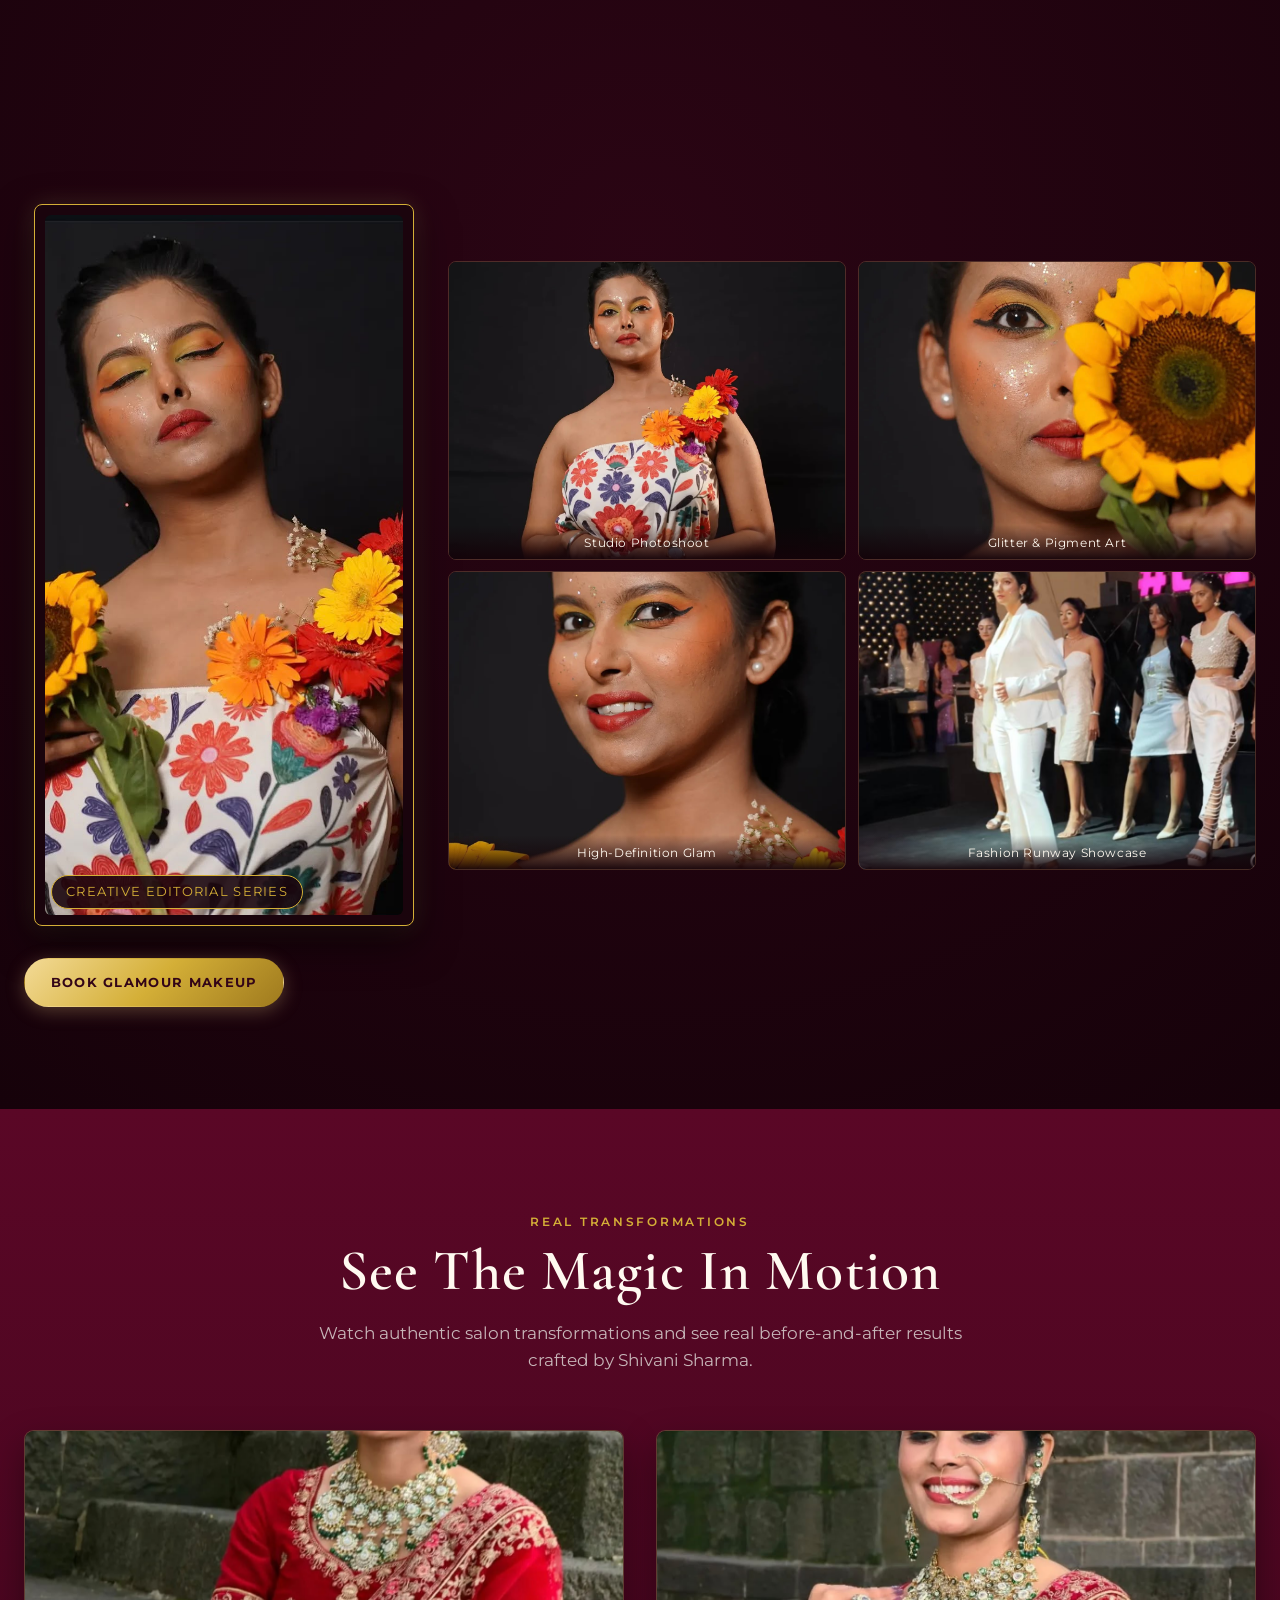
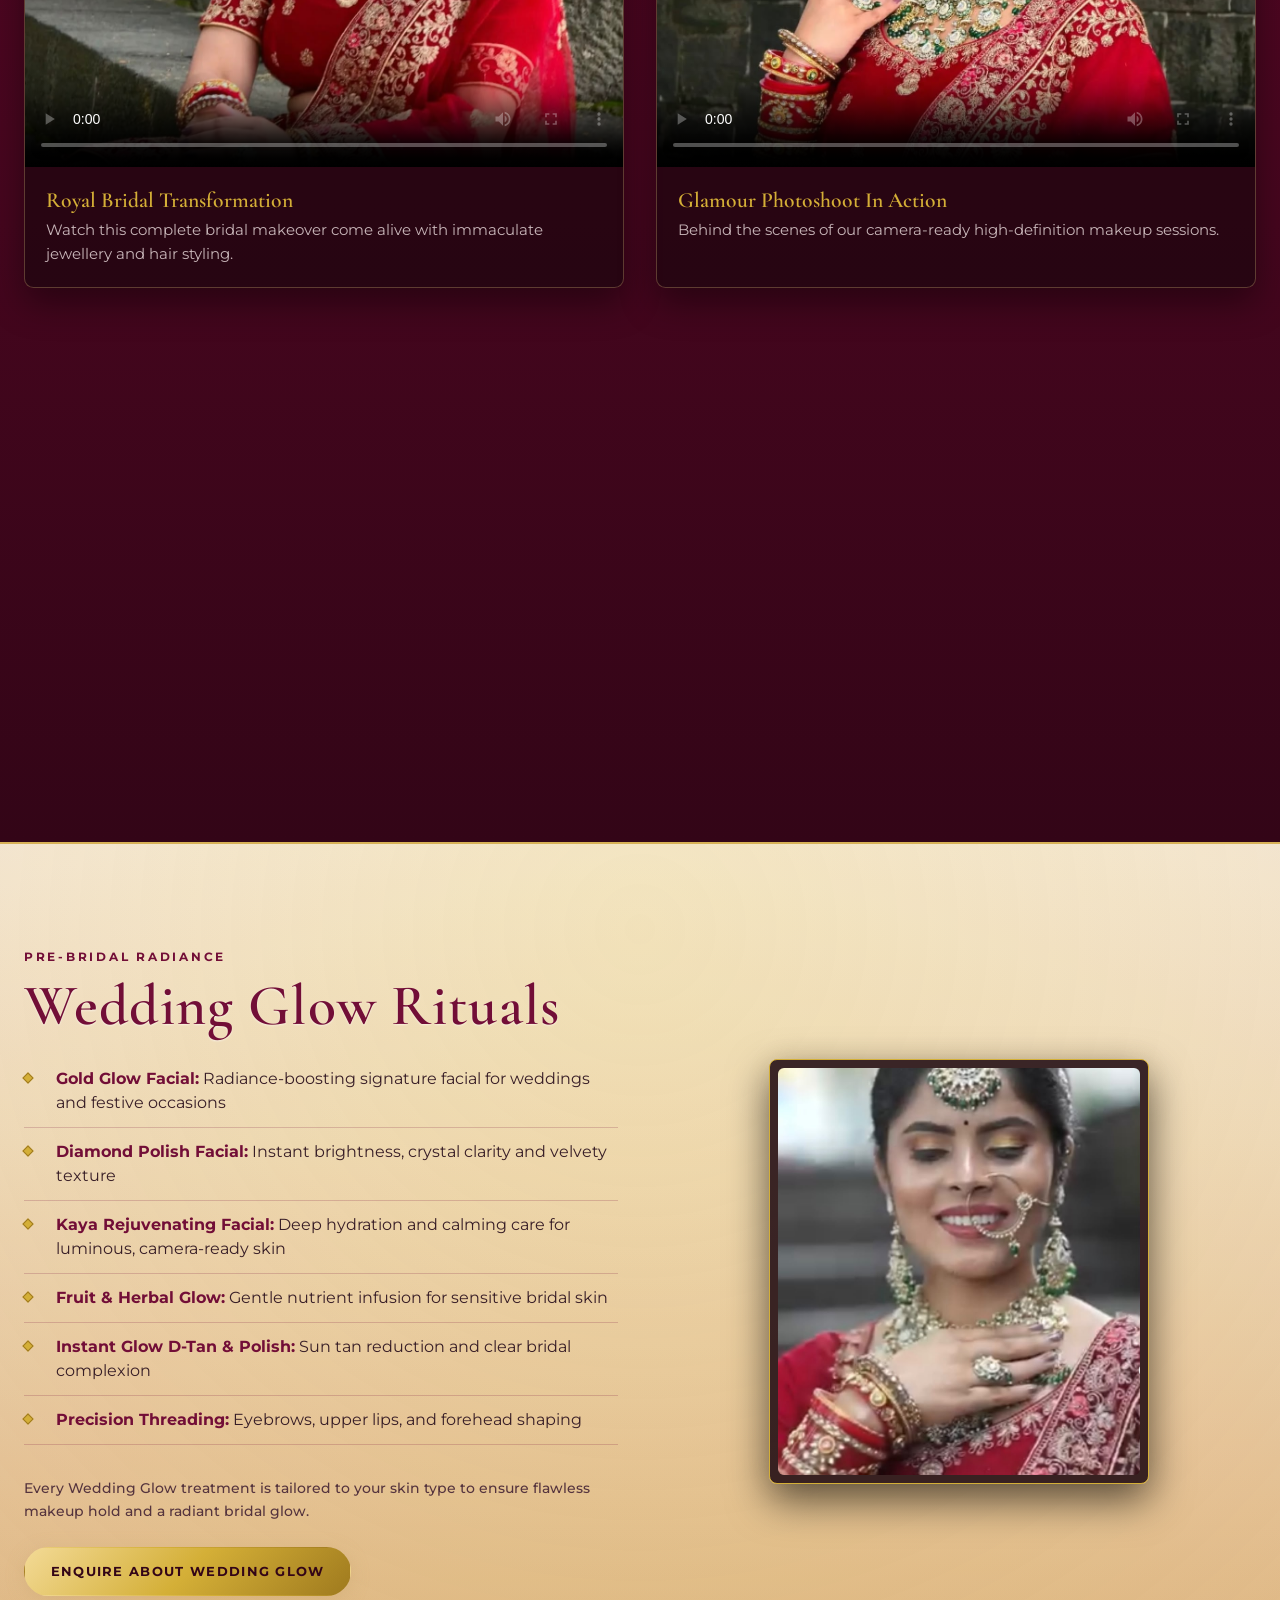
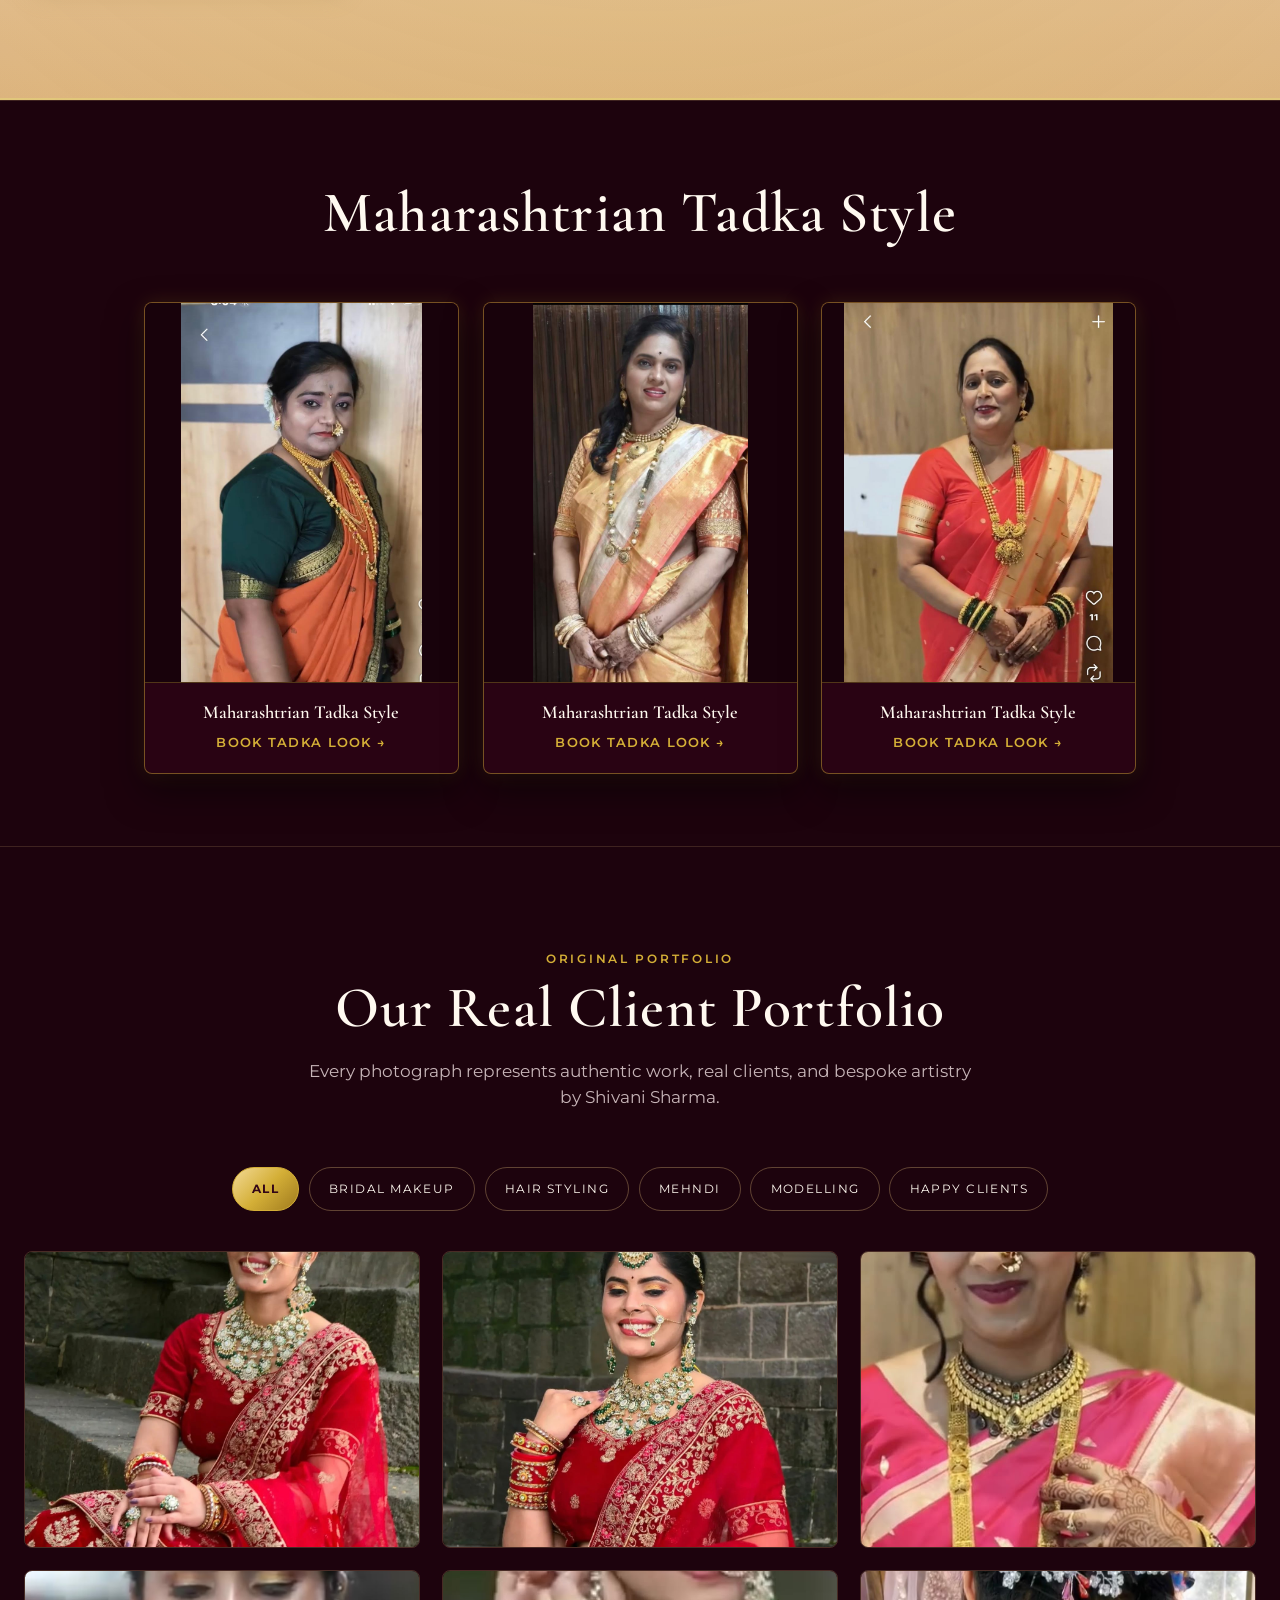
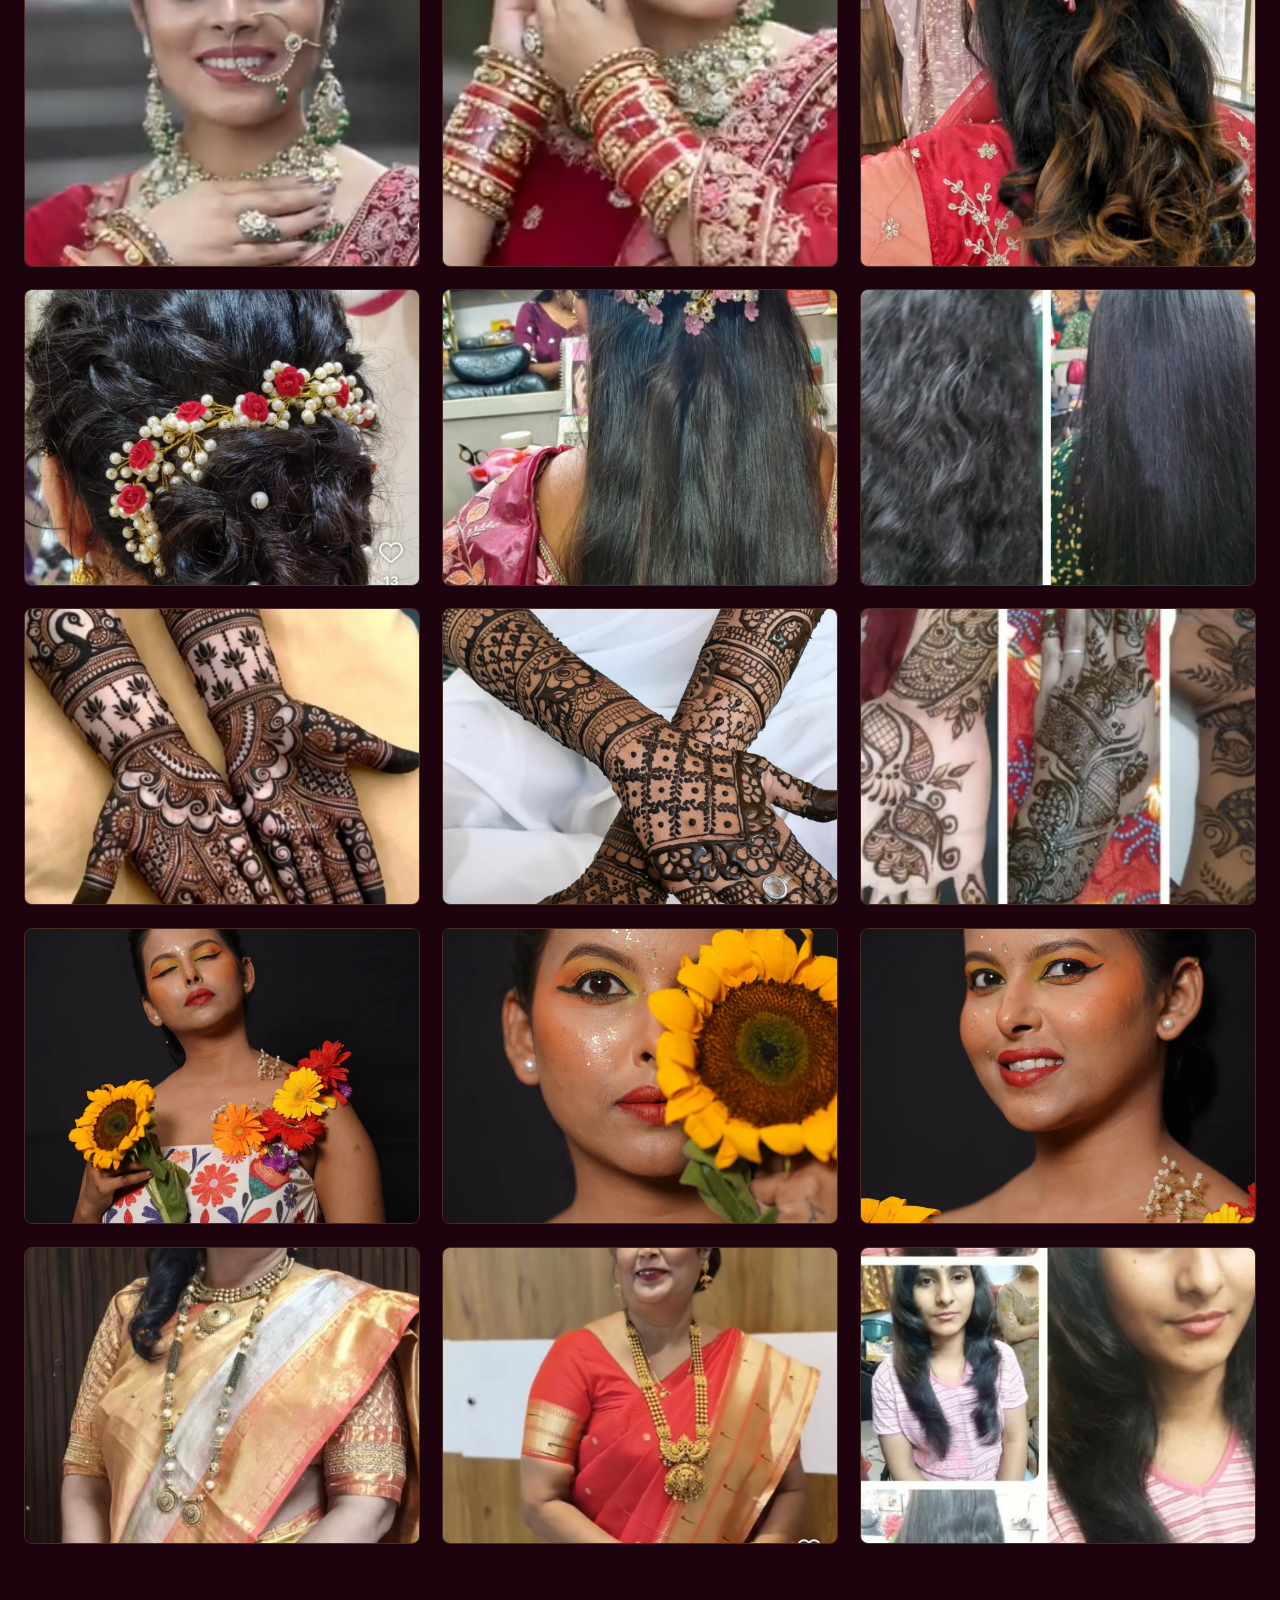
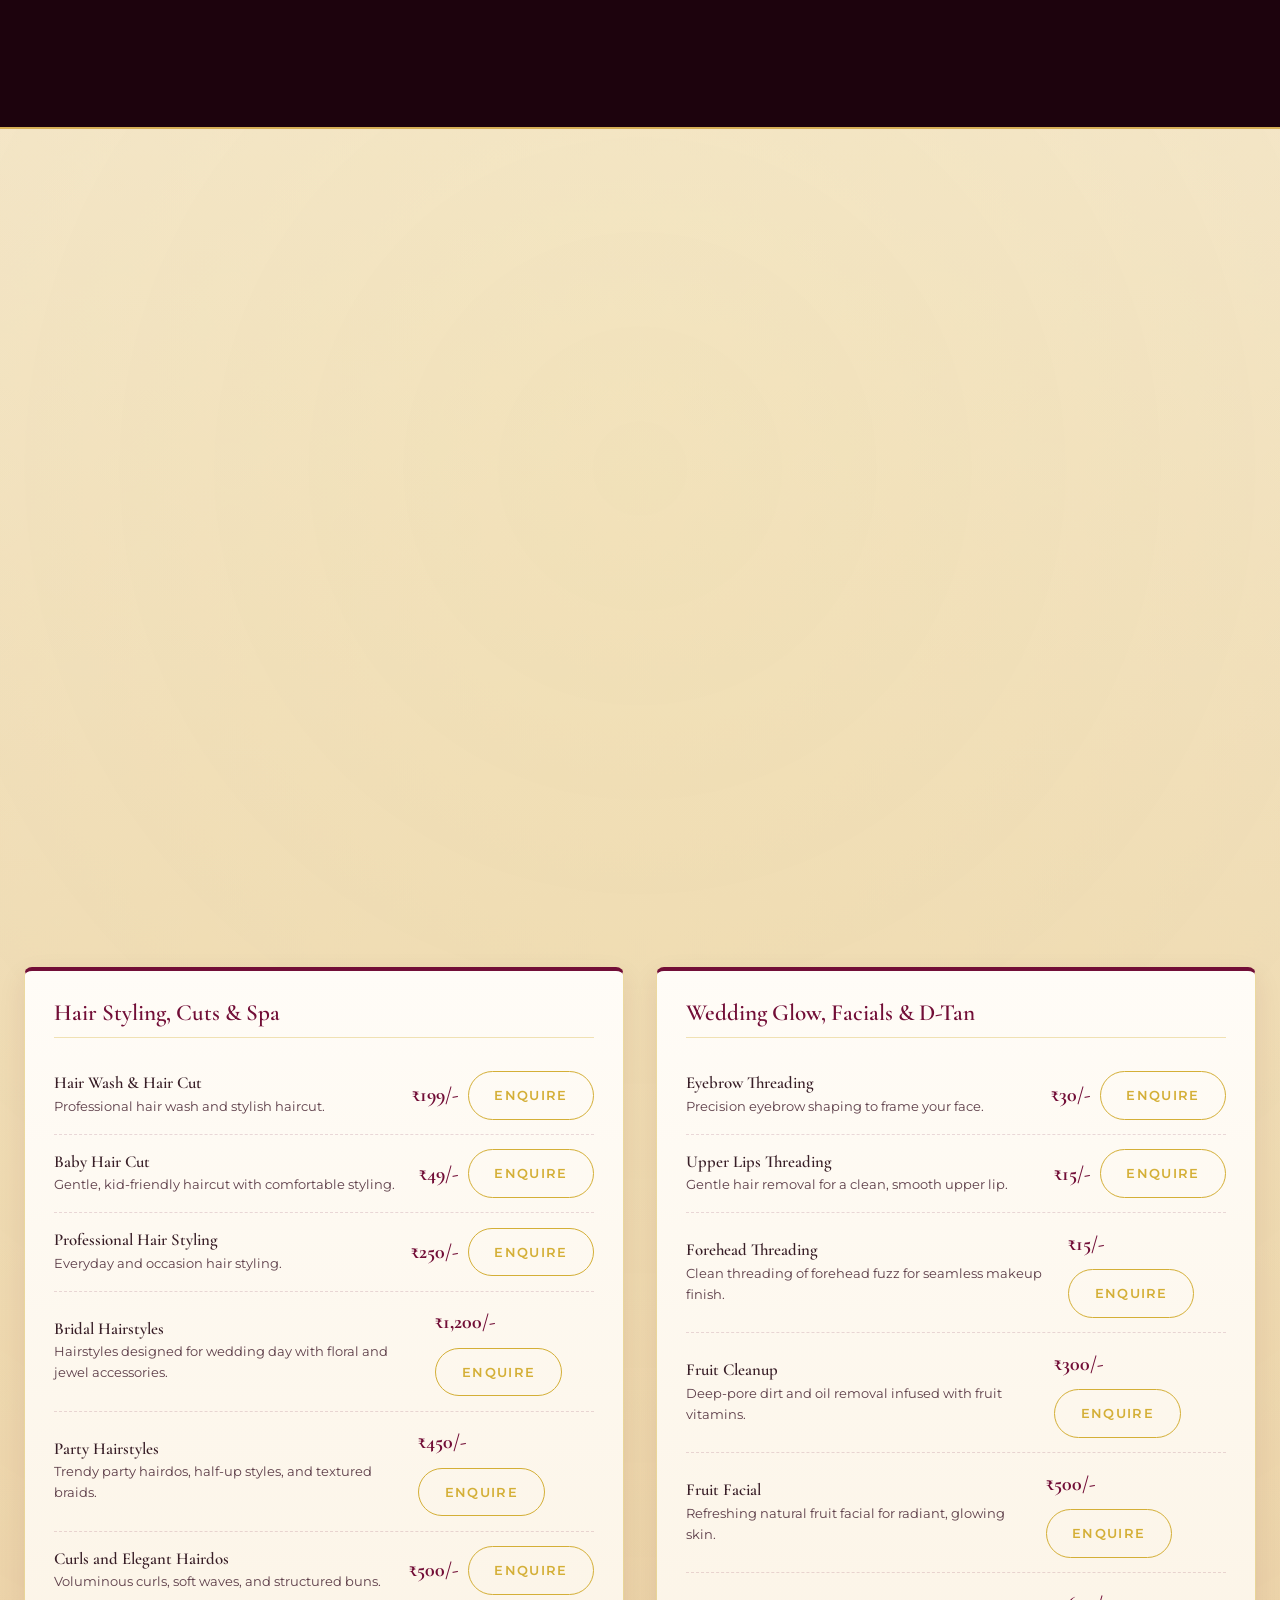
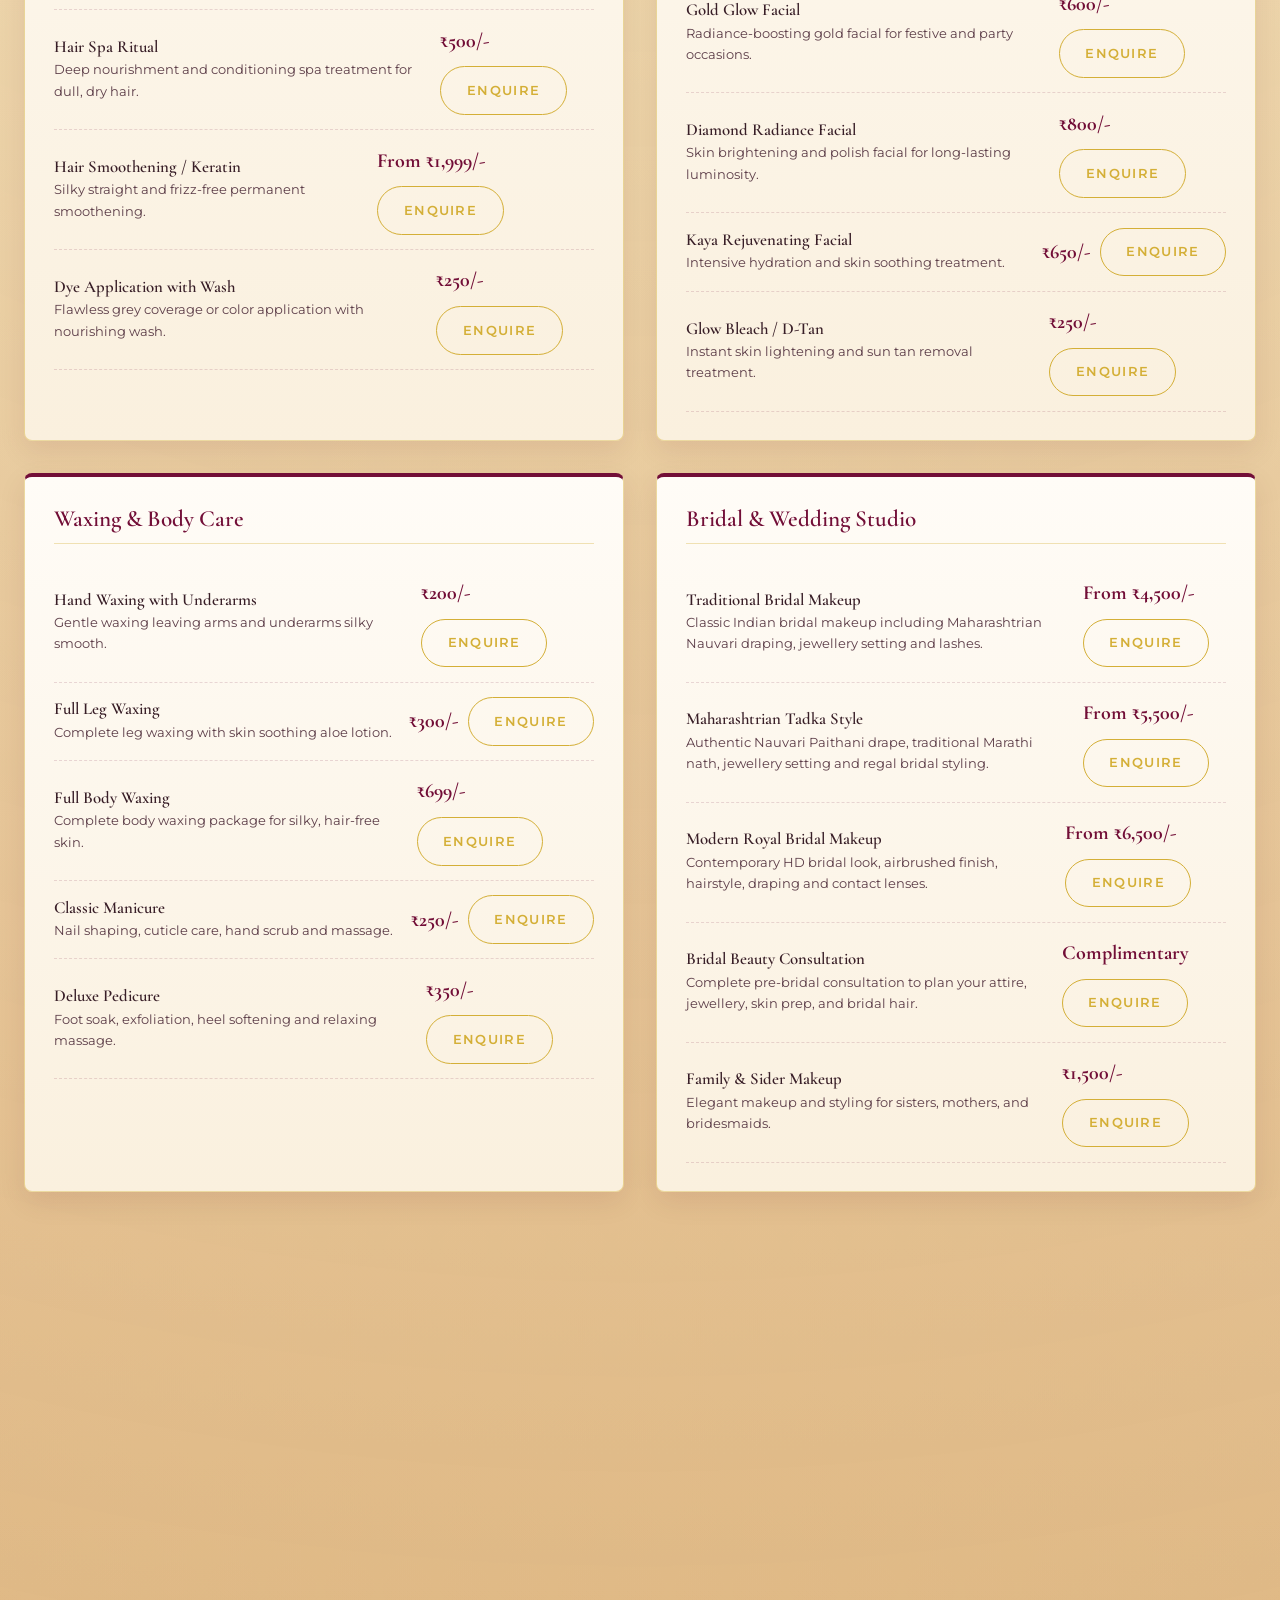
==== commit a03292b9: "Remove public staff portal button and hide default passcode" ====
--- a/index.html
+++ b/index.html
@@ -1137,15 +1137,9 @@
       </div>
     </div>
     <div class="container footer-bottom">
-      <p>&copy; <span id="year"></span> Shivani Sharma's Parlour. All rights reserved. &middot; <a href="#admin" id="footerAdminLink" class="link-gold" style="opacity:0.75; font-size:0.85rem;" title="Staff Management Portal">Staff Portal &#x1F451;</a></p>
+      <p>&copy; <span id="year"></span> Shivani Sharma's Parlour. All rights reserved.</p>
     </div>
   </footer>
-
-  <!-- ============ FLOATING STAFF / ADMIN TRIGGER TAB (ABOVE WHATSAPP) ============ -->
-  <button id="adminFabBtn" class="fab-admin" title="Staff Portal (Bookings &amp; Enquiries)" aria-label="Open Staff Portal">
-    <span class="fab-admin-icon" aria-hidden="true">&#x1F451;</span>
-    <span class="fab-admin-text">Staff</span>
-  </button>
 
   <!-- ============ FLOATING WHATSAPP BUTTON WITH PULSE ANIMATION ============ -->
   <a href="https://wa.me/919579199431?text=Hello%20Shivani%2C%20I%20would%20like%20to%20enquire%20about%20your%20services." class="fab-whatsapp" target="_blank" rel="noopener" aria-label="Chat on WhatsApp">
@@ -1185,132 +1179,10 @@
     <p id="lbCaption"></p>
   </dialog>
 
-  <!-- ============ EMBEDDED STAFF / ADMIN MANAGEMENT MODAL ============ -->
-  <div id="adminPanelModal" class="admin-modal-overlay" hidden>
-    <div class="admin-modal-container">
-      <header class="admin-modal-head">
-        <div class="admin-brand-wrap">
-          <span class="admin-brand-icon" aria-hidden="true">&#x1F451;</span>
-          <div>
-            <h3 class="admin-modal-title">Staff Portal &middot; Shivani Sharma's Parlour</h3>
-            <p class="admin-modal-sub">Live Bookings &amp; Enquiries directly synced with Supabase</p>
-          </div>
-        </div>
-        <button class="admin-modal-close" id="adminModalClose" aria-label="Close Staff Portal">&times;</button>
-      </header>
-
-      <div class="admin-modal-body">
-        <!-- 1. Passcode Screen -->
-        <div id="adminLoginScreen" class="admin-login-screen">
-          <div class="admin-login-box">
-            <div style="font-size: 2.2rem; margin-bottom: 0.5rem;">&#x1F510;</div>
-            <h4>Staff Passcode Required</h4>
-            <p>Enter the security passcode to view customer appointments and enquiries.</p>
-            <form id="embeddedAuthForm">
-              <input type="password" id="embeddedPasscode" class="admin-pin-input" placeholder="••••" required autocomplete="current-password">
-              <p id="embeddedAuthErr" class="admin-auth-err"></p>
-              <button type="submit" class="btn btn-primary" style="width: 100%;">Unlock Portal</button>
-            </form>
-            <p style="margin-top: 1rem; font-size: 0.74rem; color: var(--grey);">Default PIN: <code style="color:var(--gold);">shivani2026</code></p>
-          </div>
-        </div>
-
-        <!-- 2. Active Dashboard -->
-        <div id="adminDashboardScreen" class="admin-dashboard-screen" hidden>
-          <!-- Stats Summary -->
-          <div class="admin-stats-row">
-            <div class="admin-stat-pill">
-              <span class="lbl">Total Appointments</span>
-              <strong class="val" id="embStatTotal">0</strong>
-            </div>
-            <div class="admin-stat-pill alert">
-              <span class="lbl">Pending ⏳</span>
-              <strong class="val" id="embStatPending">0</strong>
-            </div>
-            <div class="admin-stat-pill">
-              <span class="lbl">Confirmed ✅</span>
-              <strong class="val" id="embStatConfirmed">0</strong>
-            </div>
-            <div class="admin-stat-pill">
-              <span class="lbl">Enquiries 💬</span>
-              <strong class="val" id="embStatEnq">0</strong>
-            </div>
-          </div>
-
-          <!-- Tabs & Actions Bar -->
-          <div class="admin-nav-row">
-            <div class="admin-tabs">
-              <button class="admin-tab-btn active" id="embTabBookings">Bookings (<span id="embCountBookings">0</span>)</button>
-              <button class="admin-tab-btn" id="embTabEnquiries">Enquiries (<span id="embCountEnquiries">0</span>)</button>
-            </div>
-            <div class="admin-actions-right">
-              <button id="embRefreshBtn" class="btn btn-outline btn-sm">⟳ Refresh</button>
-              <button id="embExportCsvBtn" class="btn btn-primary btn-sm">⬇ Export CSV</button>
-              <button id="embLogoutBtn" class="btn btn-outline btn-sm" style="color:#FFB347;">Lock</button>
-            </div>
-          </div>
-
-          <!-- Filters -->
-          <div class="admin-search-row">
-            <input type="text" id="embSearchInput" placeholder="🔍 Search by name, phone or service..." class="admin-input-sm">
-            <select id="embStatusFilter" class="admin-select-sm">
-              <option value="all">All Statuses</option>
-              <option value="pending">Pending</option>
-              <option value="confirmed">Confirmed</option>
-              <option value="completed">Completed</option>
-              <option value="cancelled">Cancelled</option>
-            </select>
-            <select id="embDateFilter" class="admin-select-sm">
-              <option value="all">All Dates</option>
-              <option value="today">Today</option>
-              <option value="upcoming">Upcoming</option>
-            </select>
-          </div>
-
-          <!-- Tables -->
-          <div class="admin-table-scroll">
-            <table class="admin-panel-table" id="embBookingsTable">
-              <thead>
-                <tr>
-                  <th>Date &amp; Time</th>
-                  <th>Customer</th>
-                  <th>Service</th>
-                  <th>Notes</th>
-                  <th>Status</th>
-                  <th>Actions</th>
-                </tr>
-              </thead>
-              <tbody id="embBookingsBody">
-                <tr><td colspan="6" style="text-align:center; padding:2rem;">Loading bookings...</td></tr>
-              </tbody>
-            </table>
-
-            <table class="admin-panel-table" id="embEnquiriesTable" hidden>
-              <thead>
-                <tr>
-                  <th>Received</th>
-                  <th>Customer</th>
-                  <th>Contact</th>
-                  <th>Service</th>
-                  <th>Message</th>
-                  <th>Action</th>
-                </tr>
-              </thead>
-              <tbody id="embEnquiriesBody">
-                <tr><td colspan="6" style="text-align:center; padding:2rem;">Loading enquiries...</td></tr>
-              </tbody>
-            </table>
-          </div>
-        </div>
-      </div>
-    </div>
-  </div>
-
   <!-- Supabase Backend SDK & Configuration -->
   <script src="https://cdn.jsdelivr.net/npm/@supabase/supabase-js@2"></script>
   <script src="js/supabase-config.js"></script>
   <script src="js/services-data.js"></script>
   <script src="js/script.js" defer></script>
-  <script src="js/admin-embedded.js" defer></script>
 </body>
 </html>
--- a/css/style.css
+++ b/css/style.css
@@ -3514,407 +3514,3 @@
   .tilt { transform: none !important; }
   .sparkle { display: none; }
 }
-
-/* ==========================================================================
-   EMBEDDED STAFF / ADMIN PANEL & FLOATING TRIGGER (Above WhatsApp)
-   ========================================================================== */
-
-.fab-admin {
-  position: fixed;
-  right: 1.8rem;
-  bottom: 5.4rem;
-  z-index: 99;
-  background: rgba(30, 4, 15, 0.95);
-  border: 1.5px solid var(--gold);
-  color: var(--gold-light);
-  border-radius: 30px;
-  padding: 6px 14px;
-  display: inline-flex;
-  align-items: center;
-  gap: 6px;
-  font-family: var(--sans);
-  font-size: 0.76rem;
-  font-weight: 600;
-  letter-spacing: 0.06em;
-  cursor: pointer;
-  box-shadow: 0 8px 24px rgba(0, 0, 0, 0.6);
-  backdrop-filter: blur(10px);
-  transition: all 0.3s var(--ease);
-}
-
-.fab-admin:hover {
-  background: var(--burgundy);
-  border-color: var(--gold-light);
-  transform: translateY(-2px) scale(1.04);
-  box-shadow: 0 12px 28px rgba(90, 7, 38, 0.6), 0 0 15px rgba(212, 175, 55, 0.4);
-}
-
-.fab-admin-icon {
-  font-size: 0.95rem;
-}
-
-@media (max-width: 640px) {
-  .fab-admin {
-    right: 1rem;
-    bottom: 5.1rem;
-    padding: 5px 12px;
-    font-size: 0.72rem;
-  }
-}
-
-/* Admin Modal Overlay */
-.admin-modal-overlay {
-  position: fixed;
-  inset: 0;
-  background: rgba(12, 2, 7, 0.94);
-  z-index: 1000;
-  display: flex;
-  align-items: center;
-  justify-content: center;
-  padding: 1.2rem;
-  backdrop-filter: blur(12px);
-}
-
-.admin-modal-overlay[hidden] {
-  display: none;
-}
-
-.admin-modal-container {
-  background: linear-gradient(180deg, #2A0413 0%, #16020A 100%);
-  border: 1.5px solid var(--gold);
-  border-radius: 12px;
-  width: 100%;
-  max-width: 1200px;
-  max-height: 90vh;
-  display: flex;
-  flex-direction: column;
-  box-shadow: 0 25px 70px rgba(0, 0, 0, 0.85);
-  overflow: hidden;
-}
-
-.admin-modal-head {
-  padding: 1rem 1.5rem;
-  background: rgba(45, 6, 22, 0.9);
-  border-bottom: 1px solid rgba(212, 175, 55, 0.3);
-  display: flex;
-  justify-content: space-between;
-  align-items: center;
-  gap: 1rem;
-}
-
-.admin-brand-wrap {
-  display: flex;
-  align-items: center;
-  gap: 10px;
-}
-
-.admin-brand-icon {
-  font-size: 1.5rem;
-}
-
-.admin-modal-title {
-  font-family: var(--serif);
-  font-size: 1.25rem;
-  color: var(--gold-light);
-  margin: 0;
-}
-
-.admin-modal-sub {
-  font-size: 0.72rem;
-  color: var(--grey);
-  margin: 0;
-}
-
-.admin-modal-close {
-  background: none;
-  border: none;
-  color: var(--gold);
-  font-size: 1.8rem;
-  line-height: 1;
-  cursor: pointer;
-  transition: color 0.2s, transform 0.2s;
-}
-
-.admin-modal-close:hover {
-  color: var(--white);
-  transform: scale(1.15);
-}
-
-.admin-modal-body {
-  flex: 1;
-  overflow-y: auto;
-  padding: 1.5rem;
-}
-
-/* Login Screen inside modal */
-.admin-login-screen {
-  display: flex;
-  align-items: center;
-  justify-content: center;
-  padding: 3rem 1rem;
-}
-
-.admin-login-box {
-  background: rgba(30, 4, 15, 0.8);
-  border: 1px solid rgba(212, 175, 55, 0.35);
-  border-radius: 10px;
-  padding: 2.2rem;
-  max-width: 380px;
-  width: 100%;
-  text-align: center;
-}
-
-.admin-login-box h4 {
-  font-size: 1.3rem;
-  margin: 0 0 0.5rem;
-  color: var(--gold-light);
-}
-
-.admin-login-box p {
-  font-size: 0.82rem;
-  color: var(--grey);
-  margin-bottom: 1.2rem;
-}
-
-.admin-pin-input {
-  background: #14020a;
-  border: 1px solid var(--gold);
-  color: var(--gold-light);
-  font-size: 1.4rem;
-  text-align: center;
-  letter-spacing: 0.25em;
-  padding: 0.6rem;
-  border-radius: 6px;
-  margin-bottom: 0.8rem;
-}
-
-.admin-auth-err {
-  color: #FF6B6B;
-  font-size: 0.78rem;
-  margin: 0 0 0.8rem;
-  min-height: 1rem;
-}
-
-/* Stats Row */
-.admin-stats-row {
-  display: grid;
-  grid-template-columns: repeat(auto-fit, minmax(180px, 1fr));
-  gap: 1rem;
-  margin-bottom: 1.25rem;
-}
-
-.admin-stat-pill {
-  background: rgba(45, 6, 22, 0.6);
-  border: 1px solid rgba(212, 175, 55, 0.25);
-  border-radius: 8px;
-  padding: 0.85rem 1.1rem;
-  display: flex;
-  flex-direction: column;
-  gap: 4px;
-}
-
-.admin-stat-pill.alert {
-  border-color: rgba(255, 179, 71, 0.5);
-}
-
-.admin-stat-pill .lbl {
-  font-size: 0.72rem;
-  text-transform: uppercase;
-  letter-spacing: 0.08em;
-  color: var(--grey);
-}
-
-.admin-stat-pill .val {
-  font-family: var(--serif);
-  font-size: 1.8rem;
-  font-weight: 700;
-  color: var(--gold-light);
-  line-height: 1;
-}
-
-.admin-stat-pill.alert .val {
-  color: #FFB347;
-}
-
-/* Nav & Filter Rows */
-.admin-nav-row {
-  display: flex;
-  justify-content: space-between;
-  align-items: center;
-  gap: 1rem;
-  flex-wrap: wrap;
-  border-bottom: 1px solid rgba(212, 175, 55, 0.2);
-  padding-bottom: 0.8rem;
-  margin-bottom: 1rem;
-}
-
-.admin-tabs {
-  display: flex;
-  gap: 8px;
-}
-
-.admin-tab-btn {
-  background: none;
-  border: 1px solid transparent;
-  color: var(--grey);
-  font-family: var(--sans);
-  font-size: 0.85rem;
-  padding: 6px 14px;
-  border-radius: 6px;
-  cursor: pointer;
-  transition: all 0.25s;
-}
-
-.admin-tab-btn.active {
-  background: var(--burgundy);
-  border-color: var(--gold);
-  color: var(--gold-light);
-  font-weight: 600;
-}
-
-.admin-actions-right {
-  display: flex;
-  gap: 8px;
-}
-
-.btn-sm {
-  padding: 5px 12px;
-  font-size: 0.75rem;
-  border-radius: 4px;
-}
-
-.admin-search-row {
-  display: flex;
-  gap: 10px;
-  flex-wrap: wrap;
-  margin-bottom: 1.2rem;
-}
-
-.admin-input-sm {
-  flex: 1;
-  min-width: 180px;
-  background: #14020a;
-  border: 1px solid rgba(212, 175, 55, 0.3);
-  color: var(--ivory);
-  font-size: 0.82rem;
-  padding: 6px 10px;
-  border-radius: 6px;
-}
-
-.admin-select-sm {
-  background: #14020a;
-  border: 1px solid rgba(212, 175, 55, 0.3);
-  color: var(--ivory);
-  font-size: 0.82rem;
-  padding: 6px 10px;
-  border-radius: 6px;
-  cursor: pointer;
-}
-
-/* Table */
-.admin-table-scroll {
-  overflow-x: auto;
-  border: 1px solid rgba(212, 175, 55, 0.2);
-  border-radius: 8px;
-  background: rgba(18, 2, 8, 0.85);
-}
-
-.admin-panel-table {
-  width: 100%;
-  border-collapse: collapse;
-  font-size: 0.82rem;
-  text-align: left;
-}
-
-.admin-panel-table th {
-  background: rgba(45, 6, 22, 0.9);
-  color: var(--gold-light);
-  padding: 0.75rem 0.9rem;
-  font-family: var(--serif);
-  font-size: 0.92rem;
-  border-bottom: 1px solid rgba(212, 175, 55, 0.25);
-  white-space: nowrap;
-}
-
-.admin-panel-table td {
-  padding: 0.8rem 0.9rem;
-  border-bottom: 1px solid rgba(255, 255, 255, 0.05);
-  vertical-align: top;
-}
-
-.admin-panel-table tr:hover td {
-  background: rgba(212, 175, 55, 0.03);
-}
-
-.admin-badge {
-  display: inline-block;
-  padding: 3px 8px;
-  border-radius: 10px;
-  font-size: 0.68rem;
-  font-weight: 600;
-  text-transform: uppercase;
-}
-
-.admin-badge.pending {
-  background: rgba(255, 179, 71, 0.2);
-  color: #FFB347;
-  border: 1px solid rgba(255, 179, 71, 0.4);
-}
-
-.admin-badge.confirmed {
-  background: rgba(76, 175, 80, 0.2);
-  color: #81C784;
-  border: 1px solid rgba(76, 175, 80, 0.4);
-}
-
-.admin-badge.completed {
-  background: rgba(33, 150, 243, 0.2);
-  color: #64B5F6;
-  border: 1px solid rgba(33, 150, 243, 0.4);
-}
-
-.admin-badge.cancelled {
-  background: rgba(244, 67, 54, 0.2);
-  color: #E57373;
-  border: 1px solid rgba(244, 67, 54, 0.4);
-}
-
-.admin-action-btns {
-  display: flex;
-  gap: 4px;
-  flex-wrap: wrap;
-}
-
-.btn-xs-wa {
-  background: #25D366;
-  color: #000;
-  font-weight: 600;
-  padding: 3px 7px;
-  font-size: 0.72rem;
-  border-radius: 4px;
-  text-decoration: none;
-  display: inline-flex;
-  align-items: center;
-  gap: 3px;
-}
-
-.btn-xs-call {
-  background: var(--gold);
-  color: #16020A;
-  font-weight: 600;
-  padding: 3px 7px;
-  font-size: 0.72rem;
-  border-radius: 4px;
-  text-decoration: none;
-}
-
-.admin-status-dropdown {
-  background: #14020a;
-  border: 1px solid rgba(212, 175, 55, 0.35);
-  color: var(--ivory);
-  font-size: 0.74rem;
-  padding: 3px 6px;
-  border-radius: 4px;
-  cursor: pointer;
-}
-
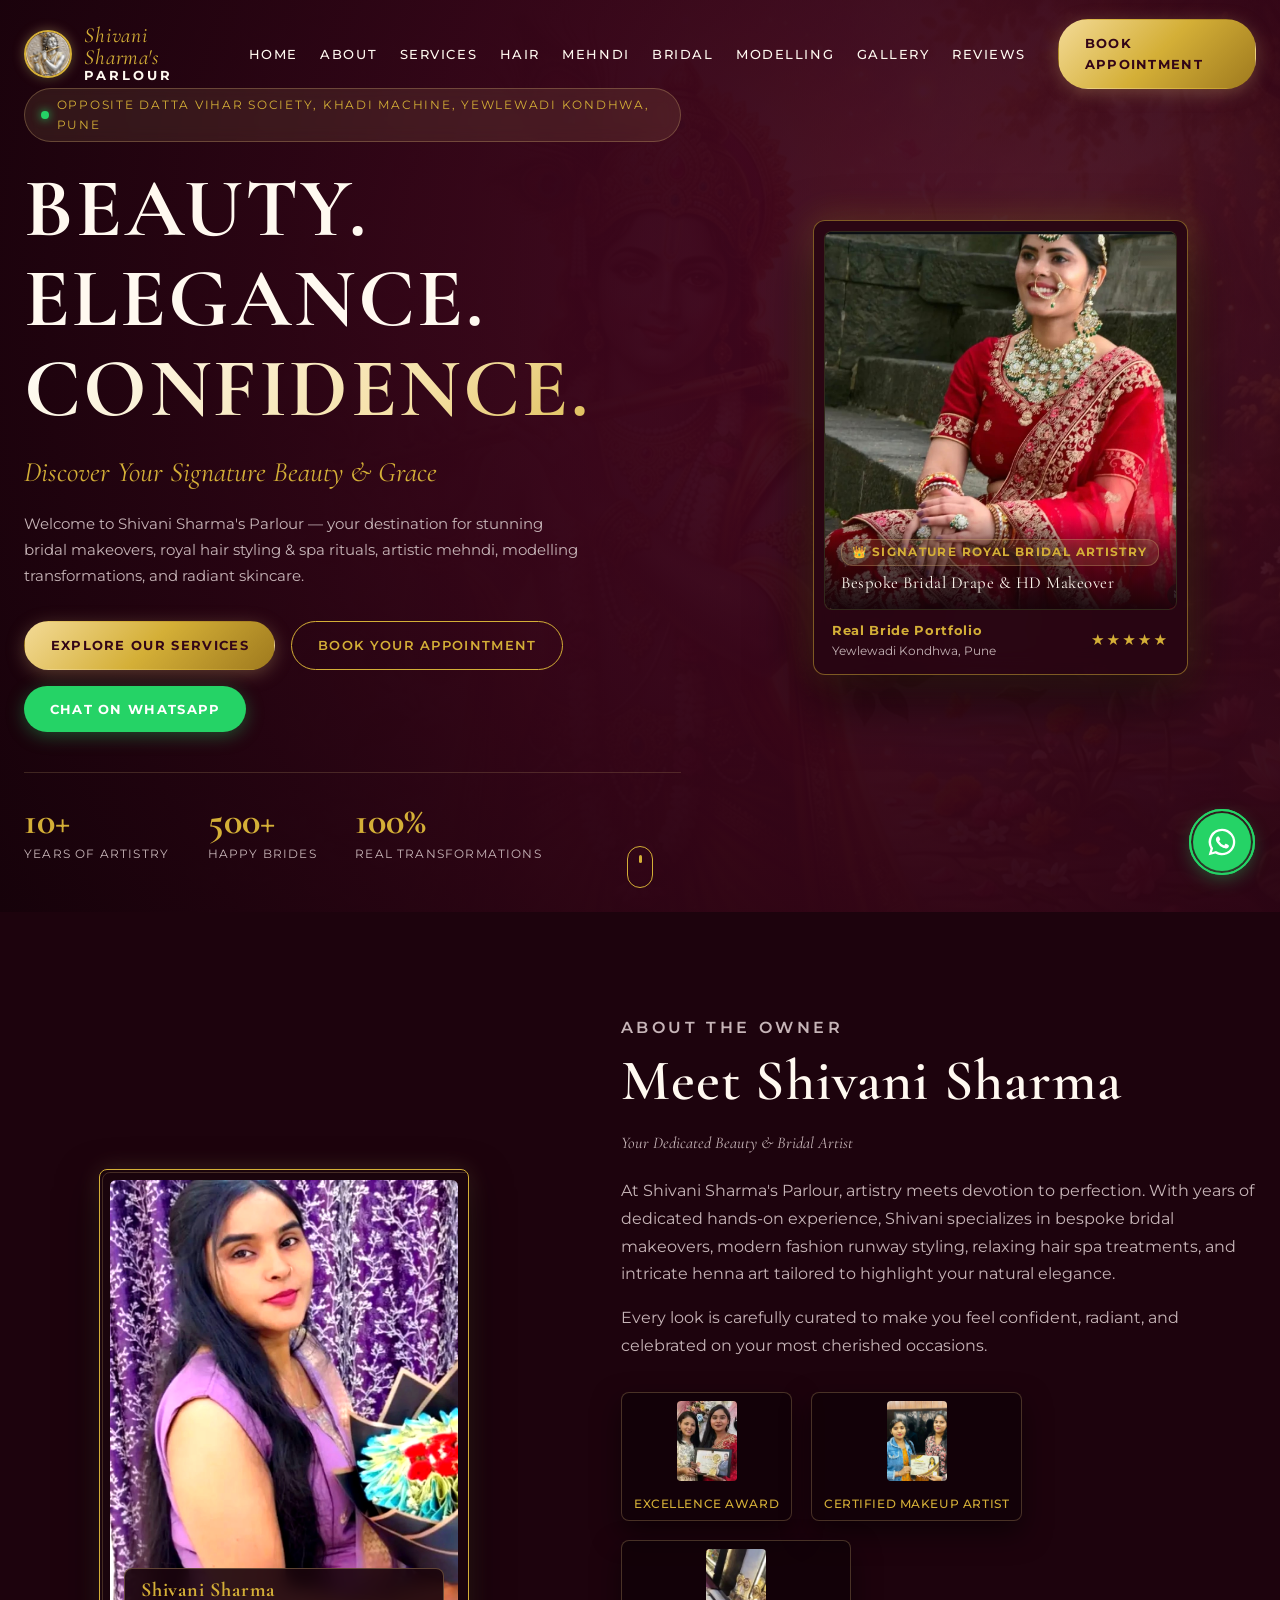
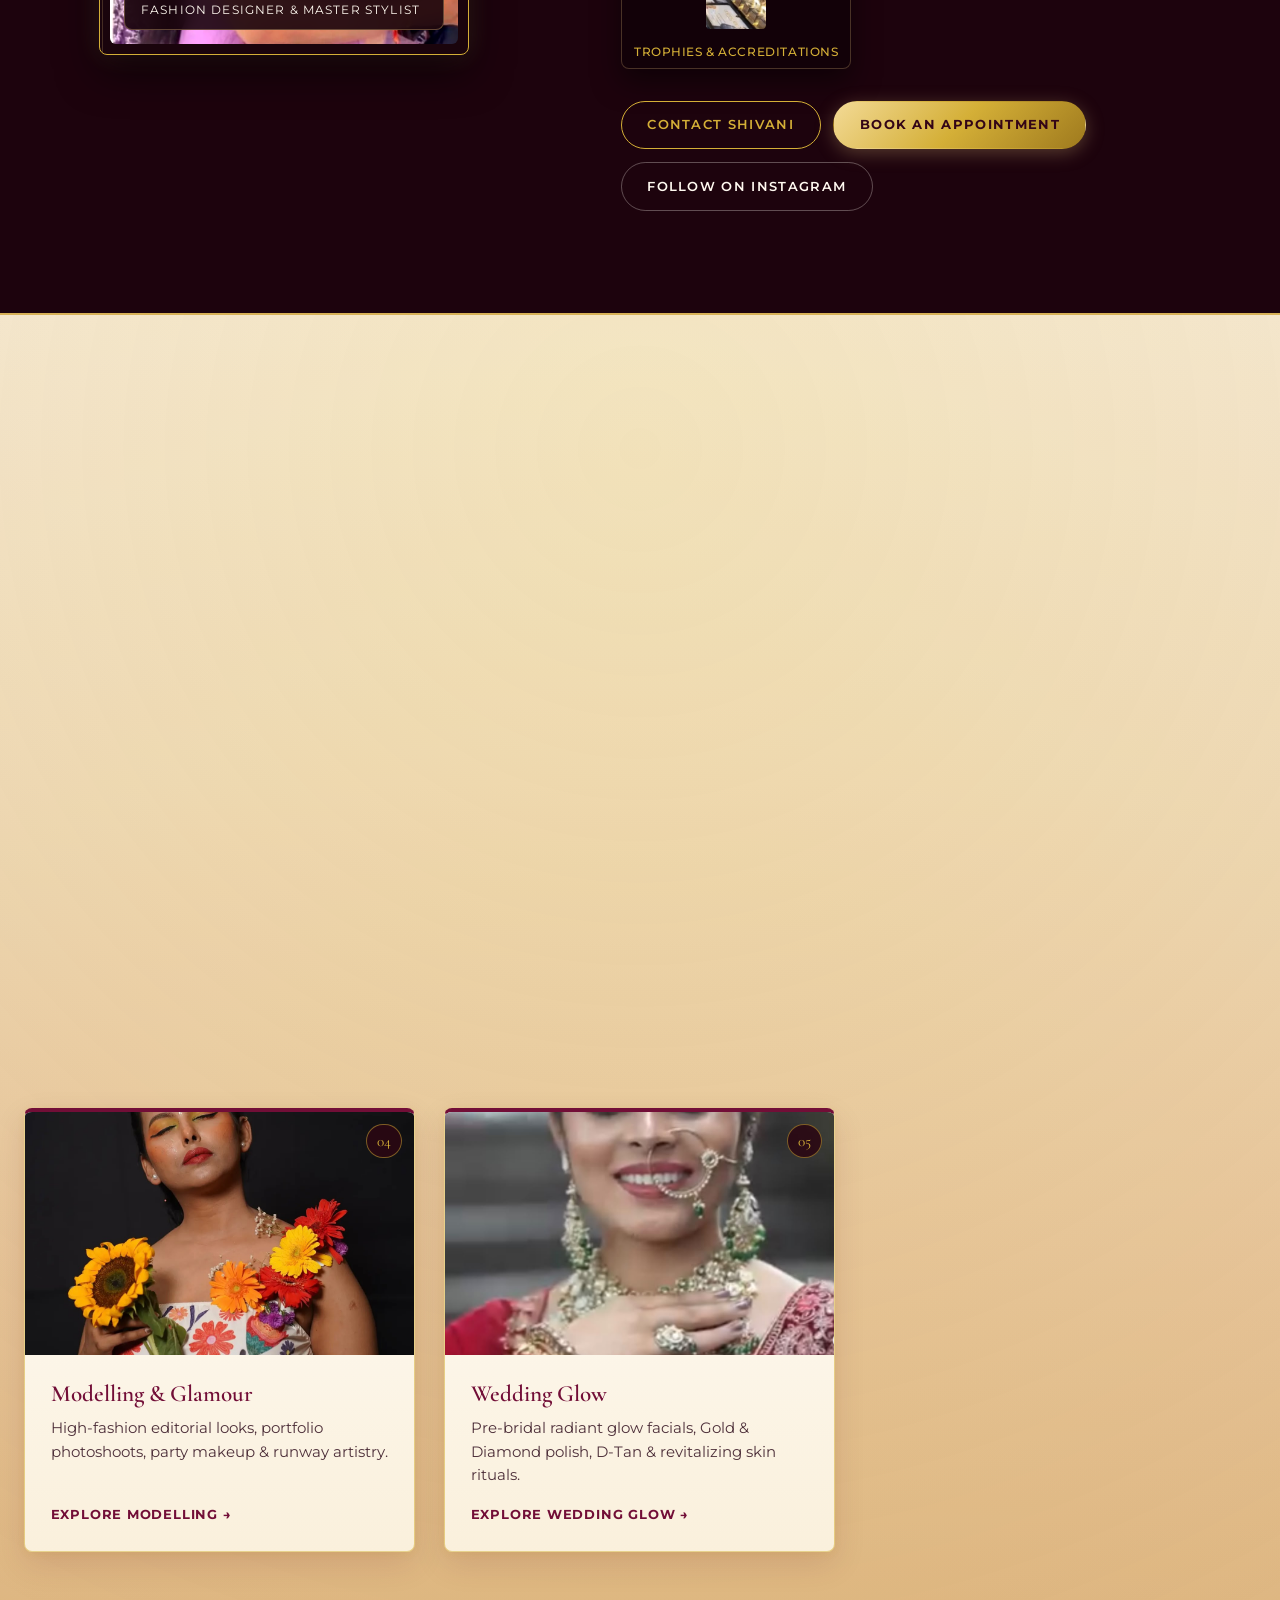
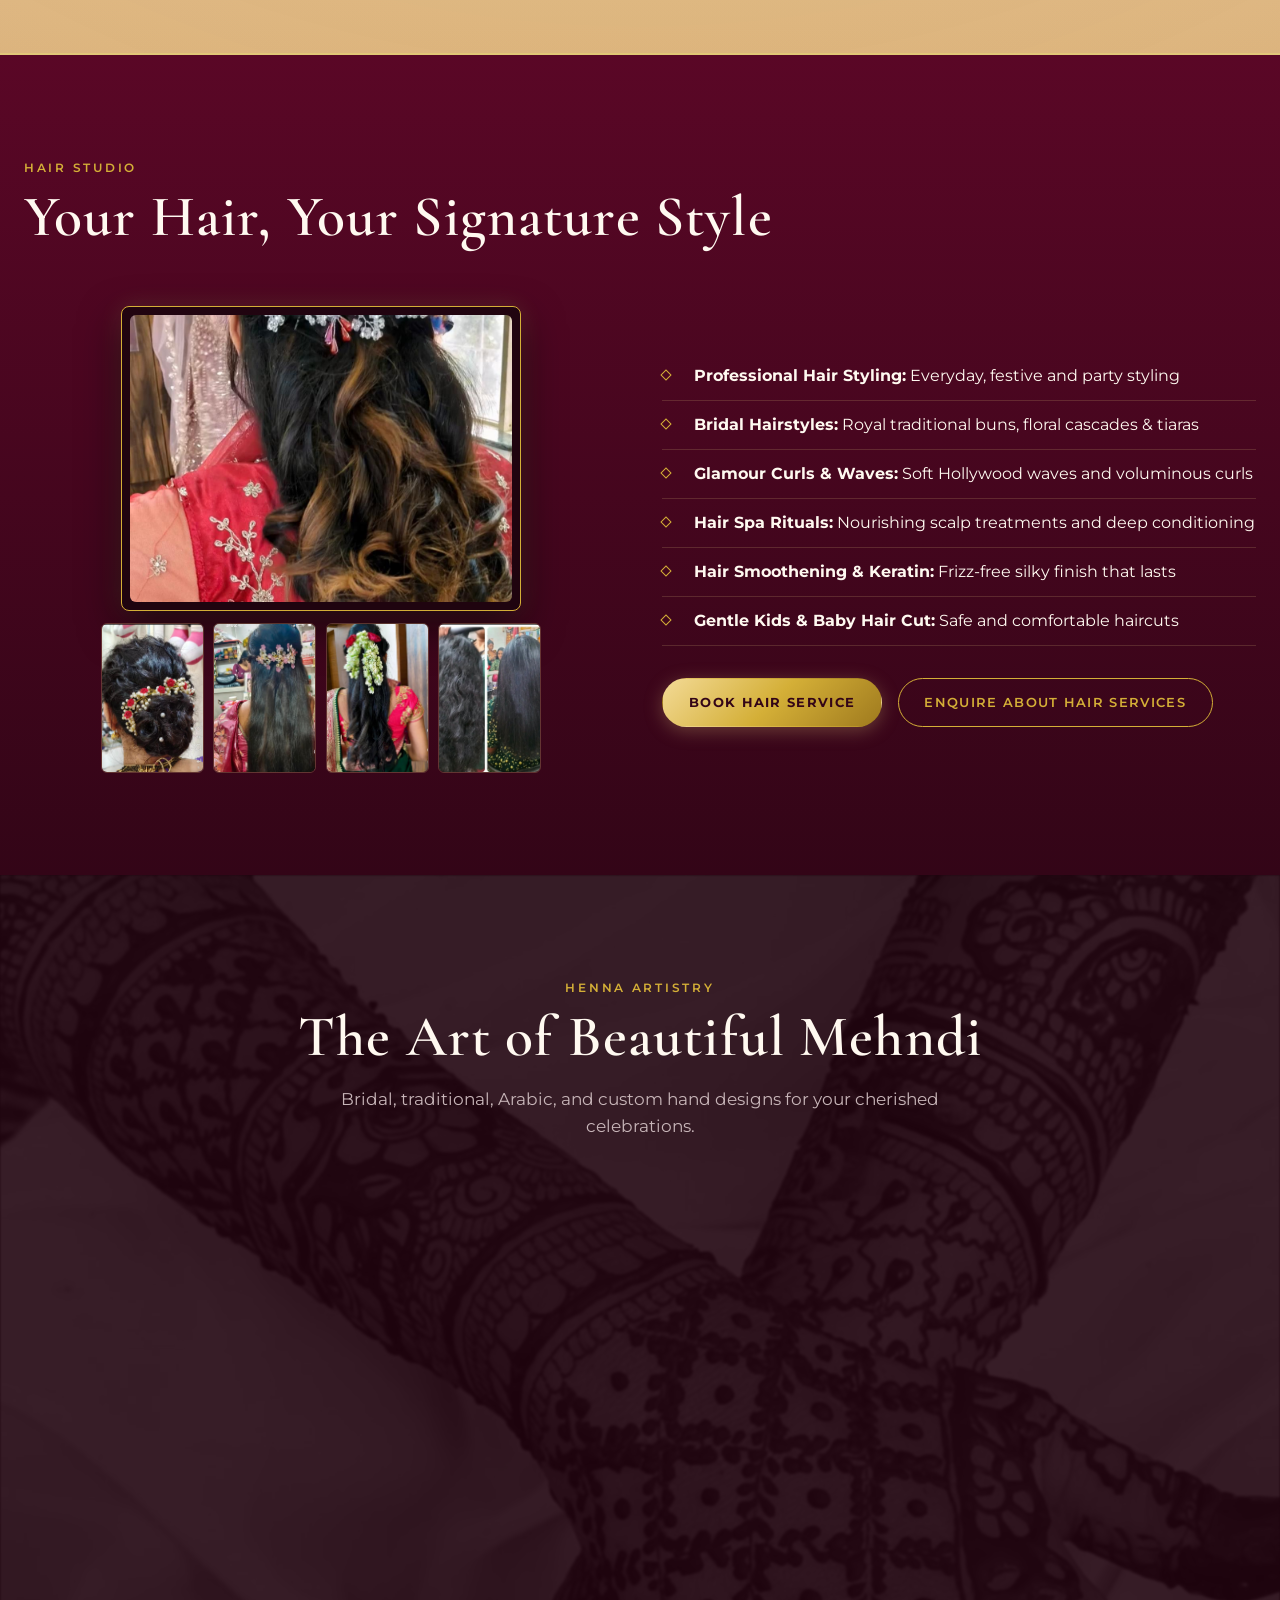
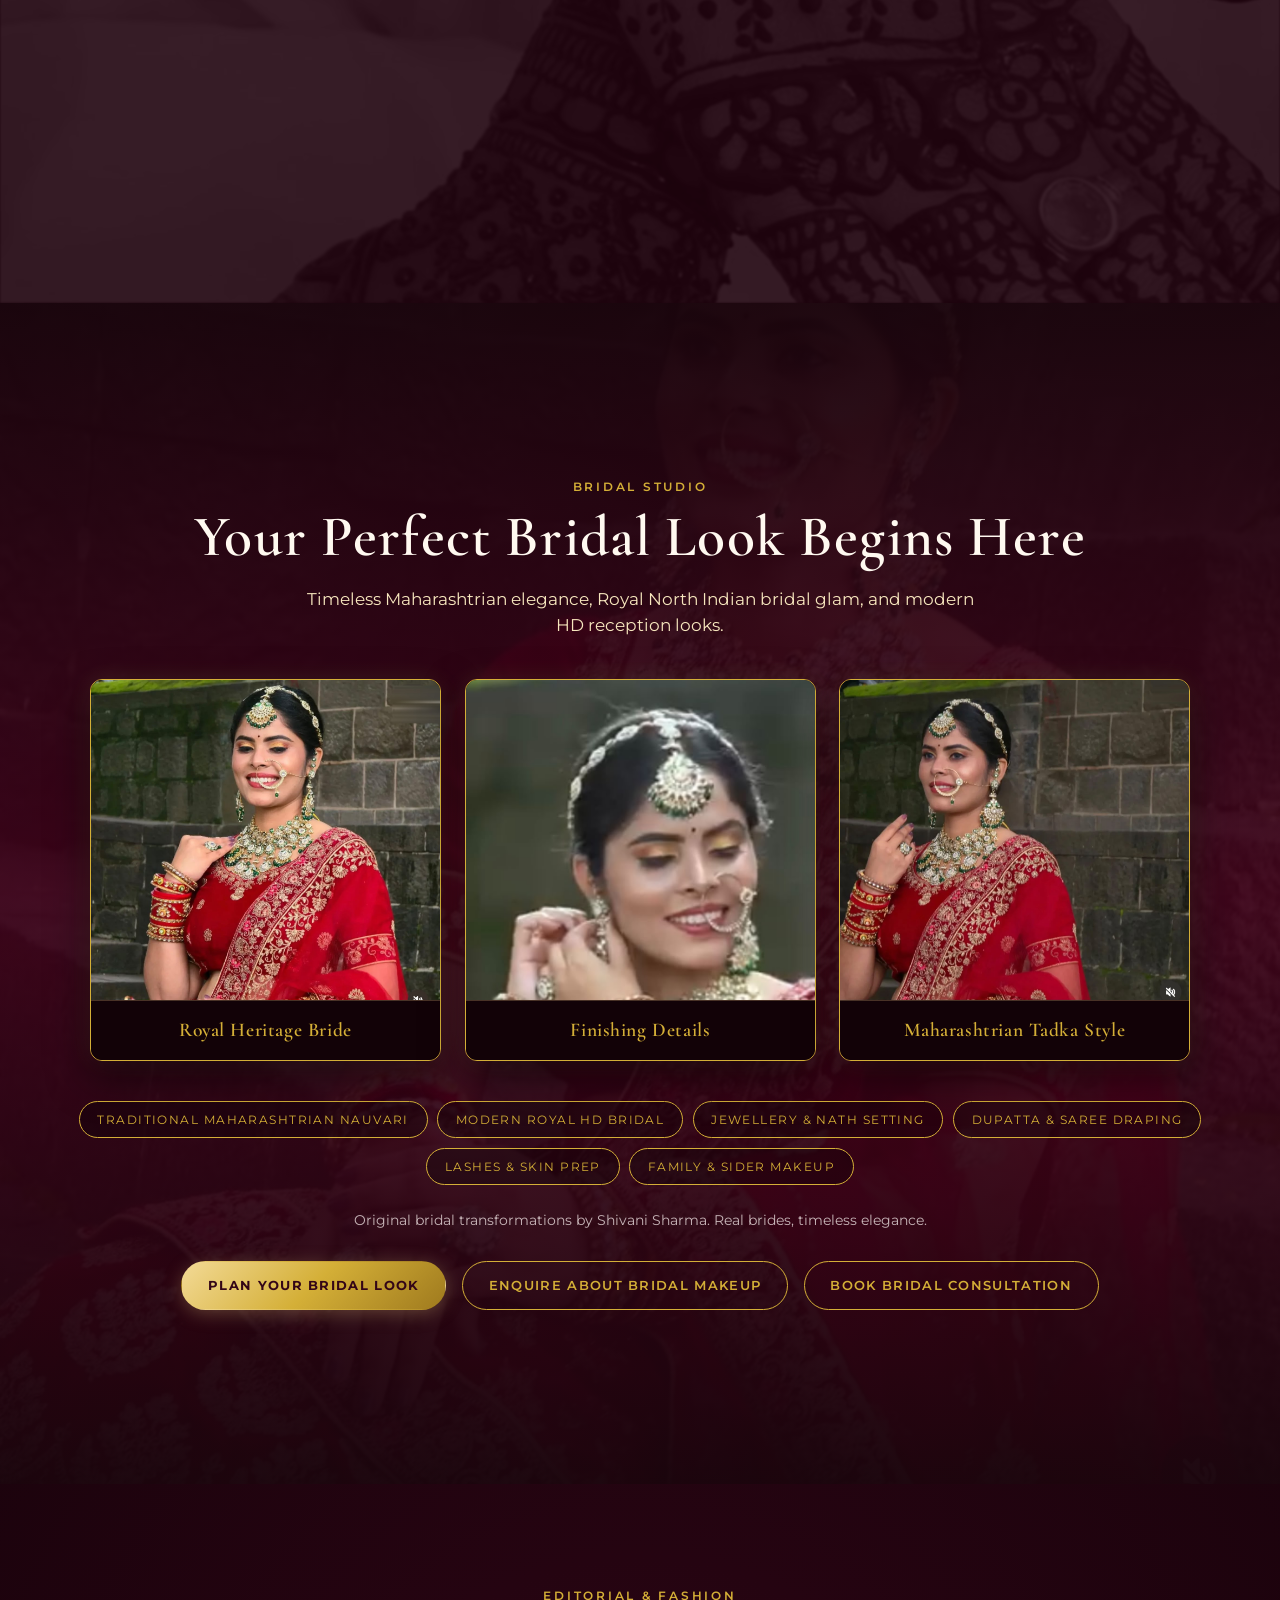
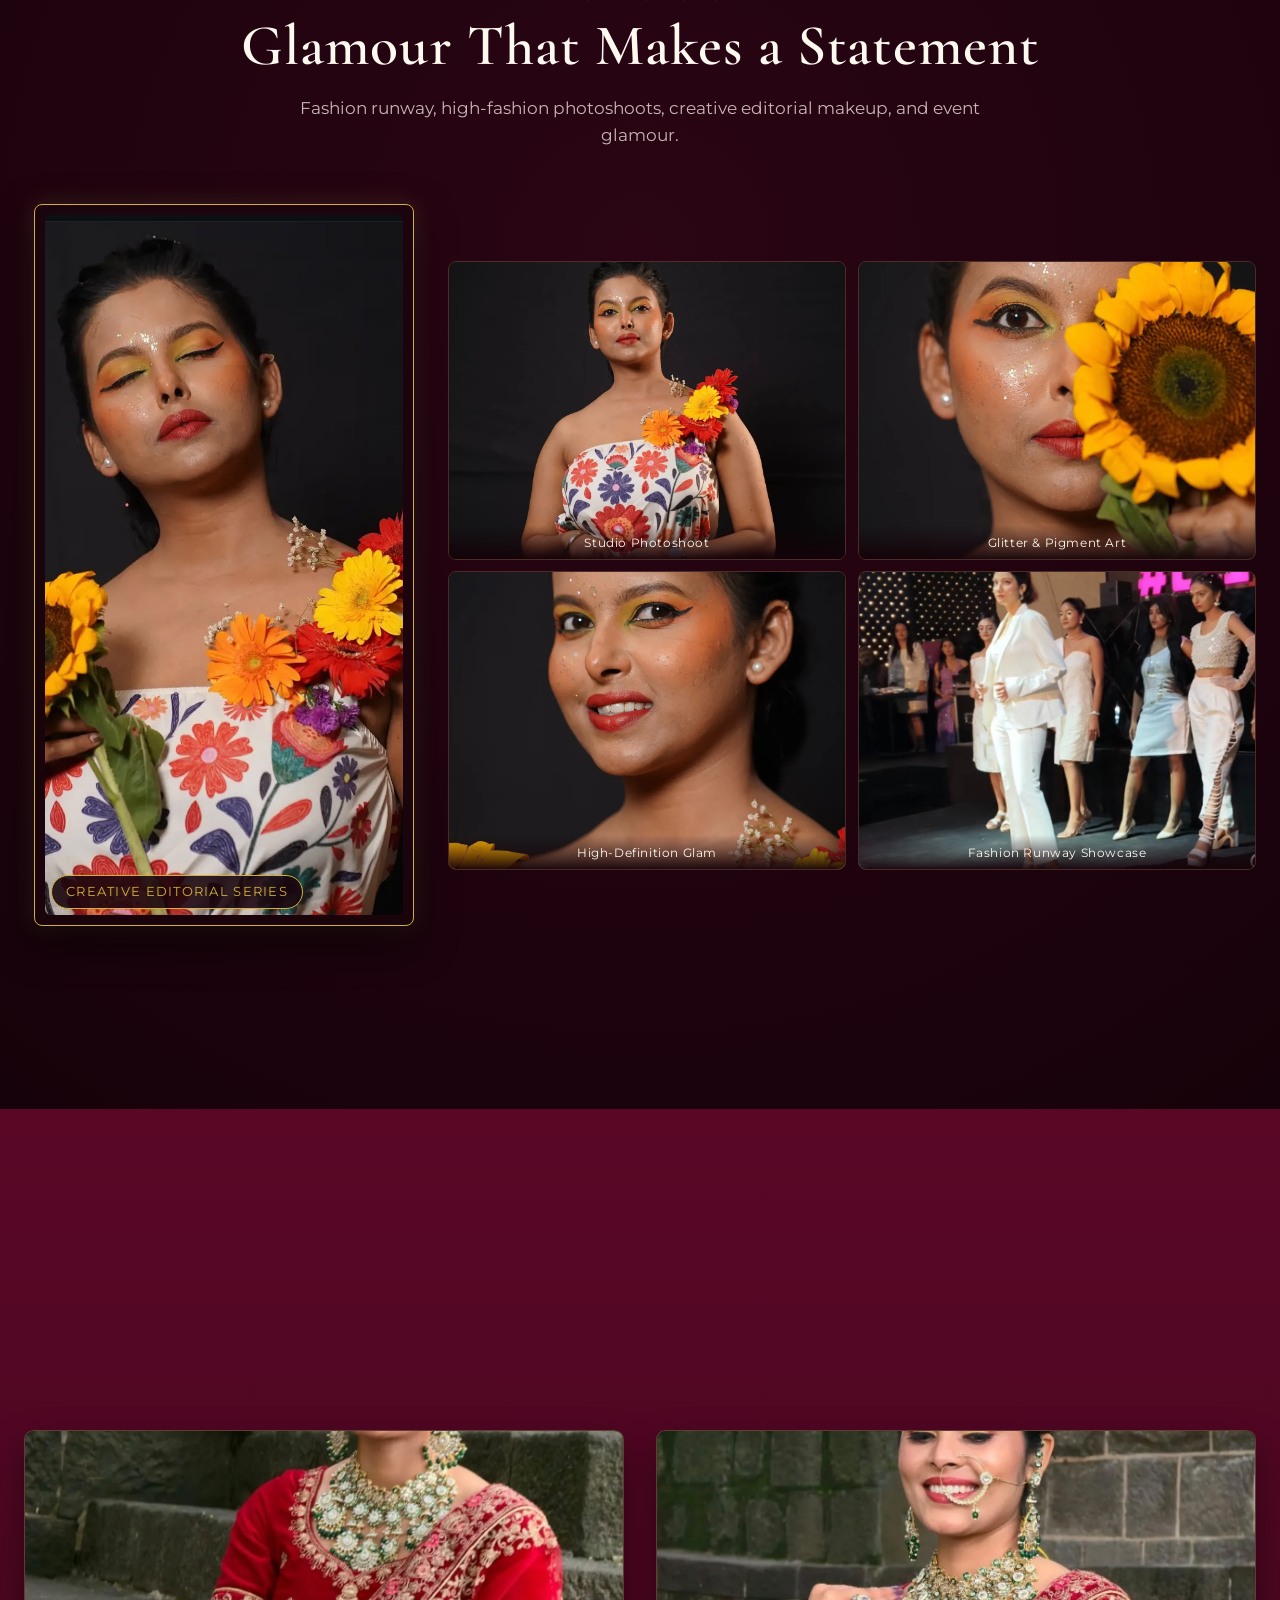
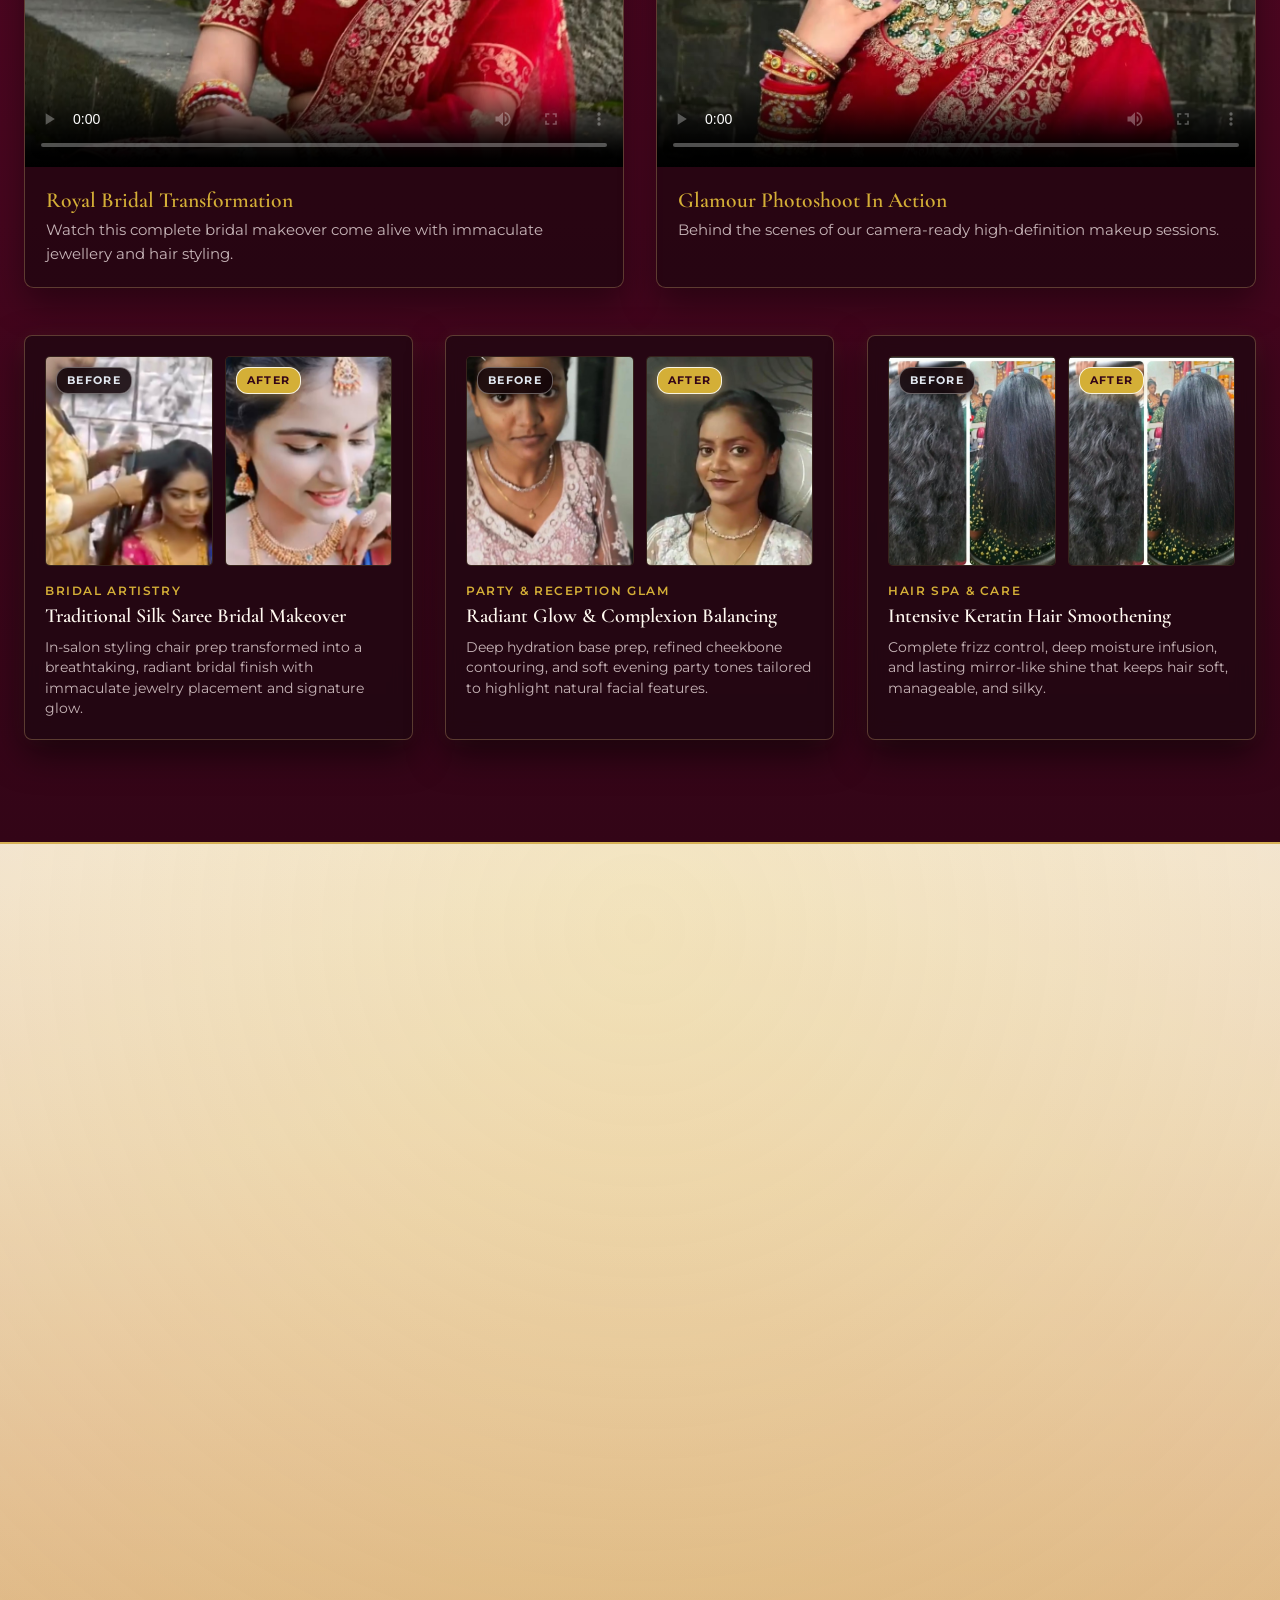
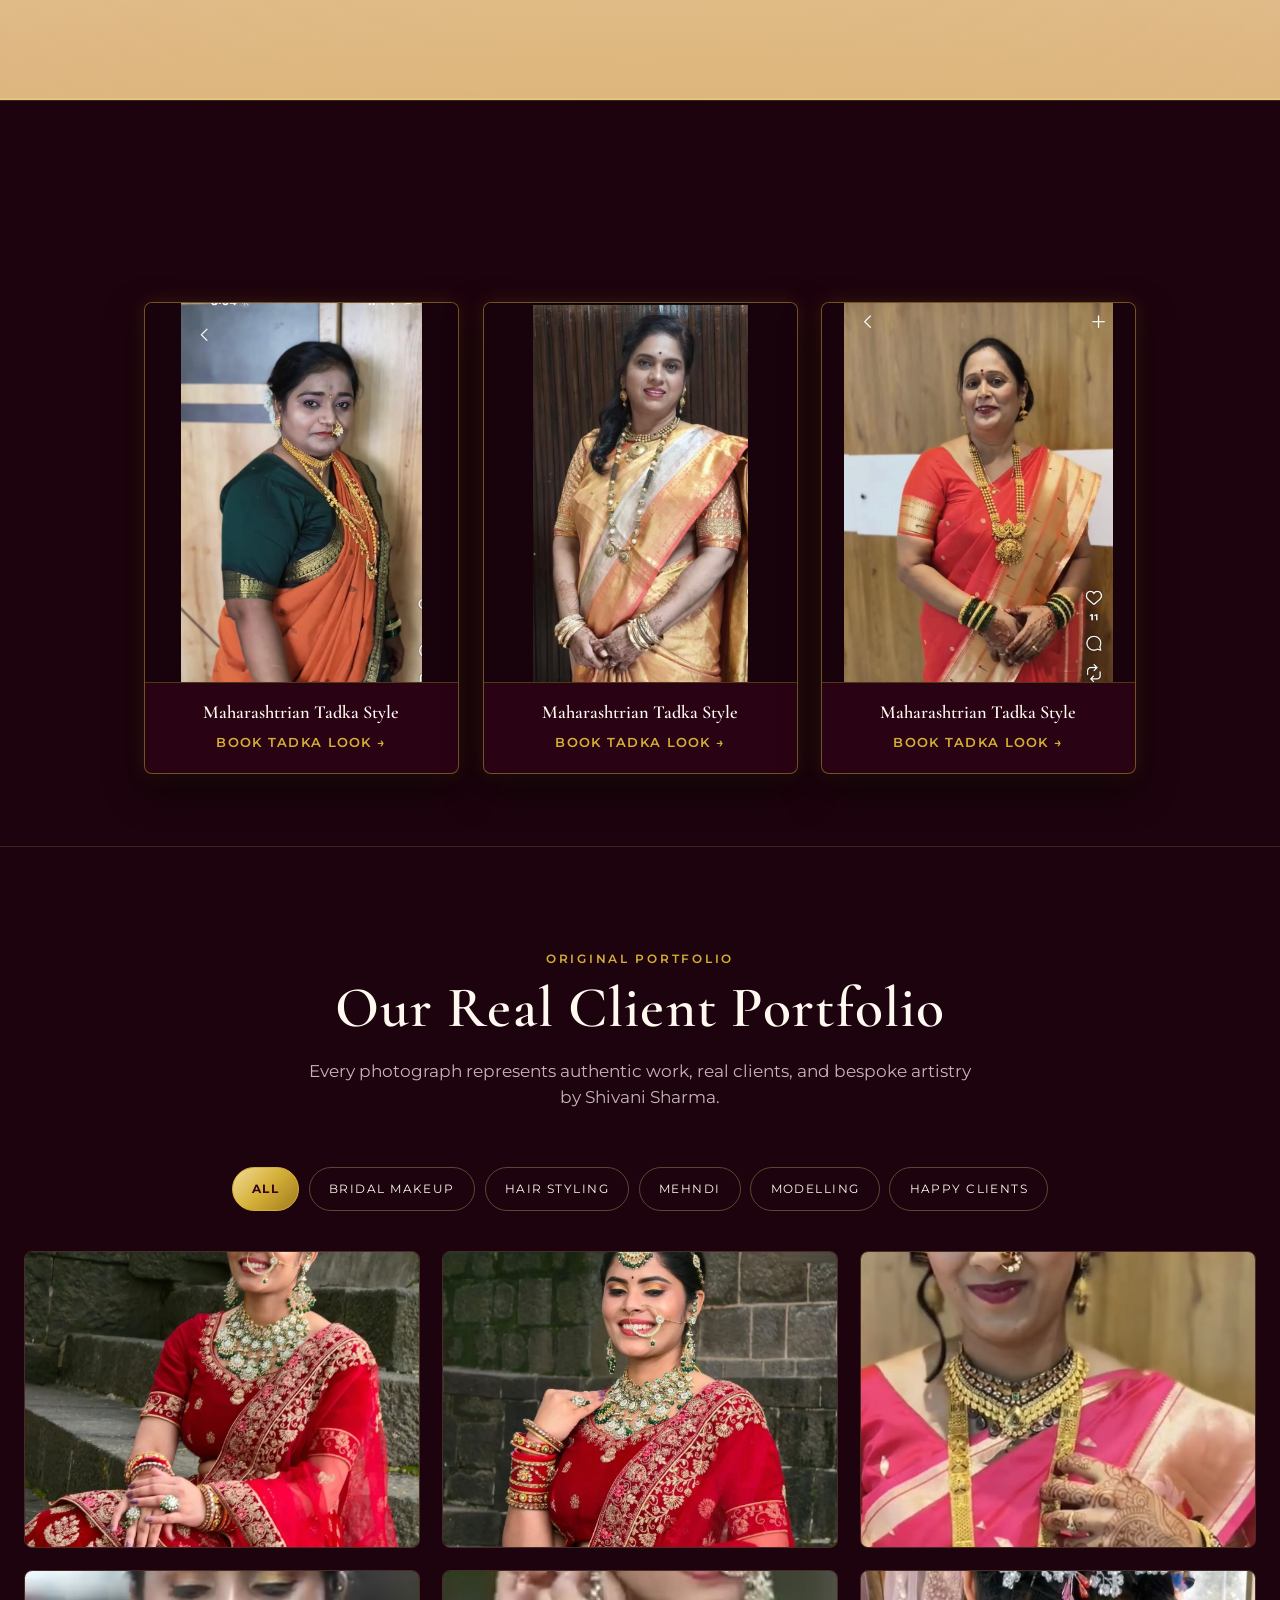
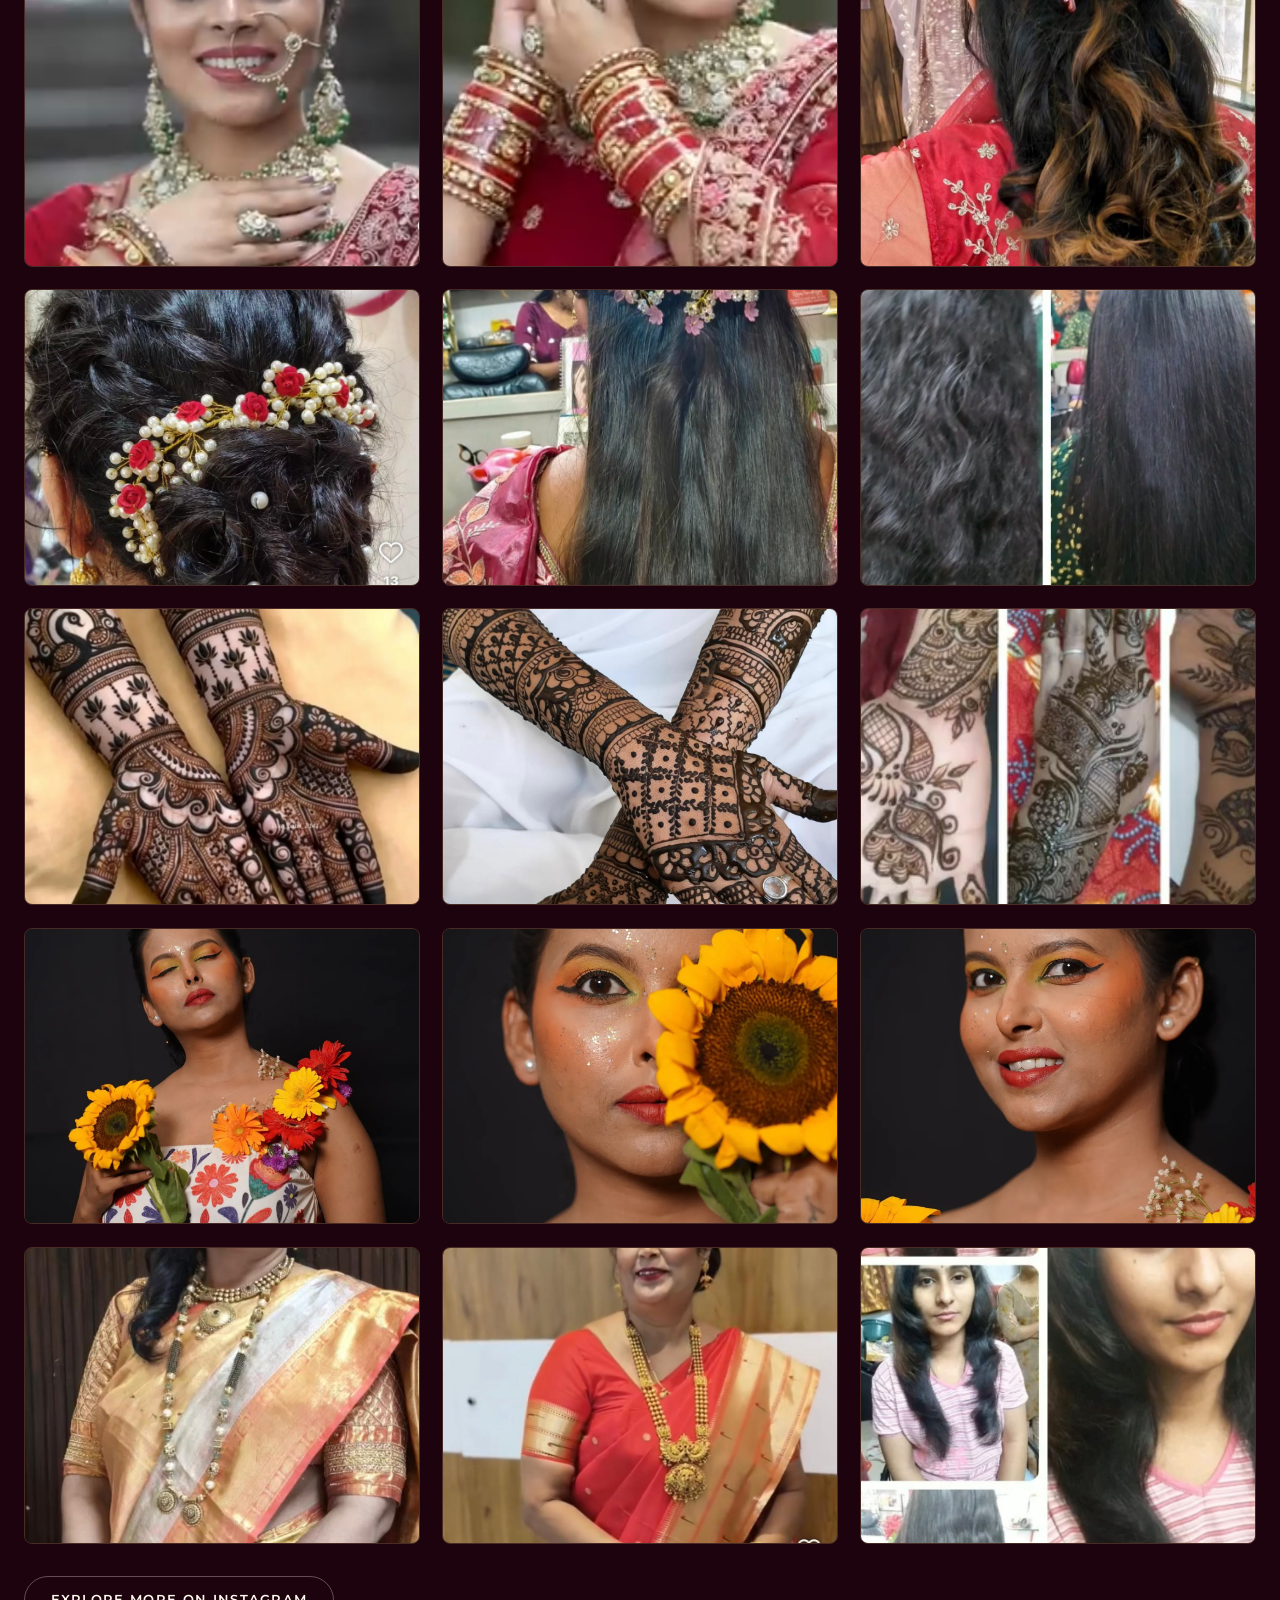
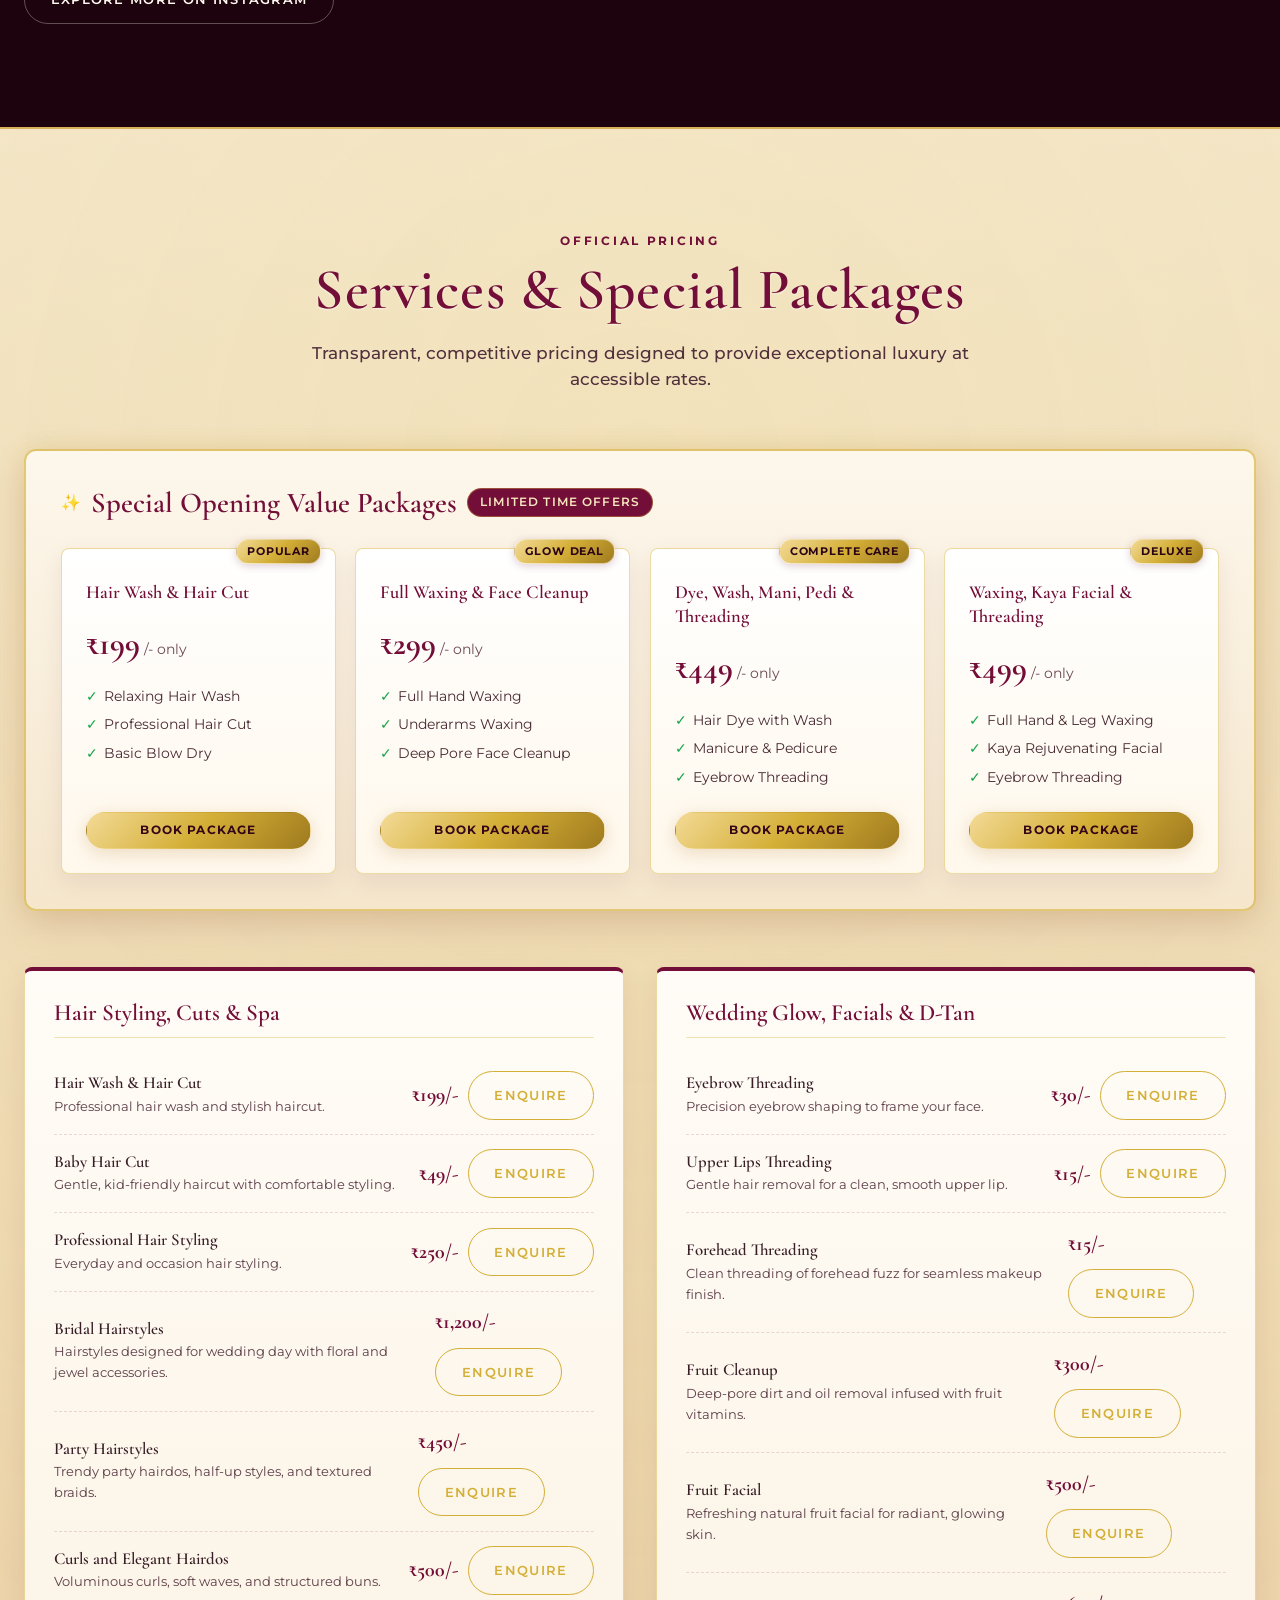
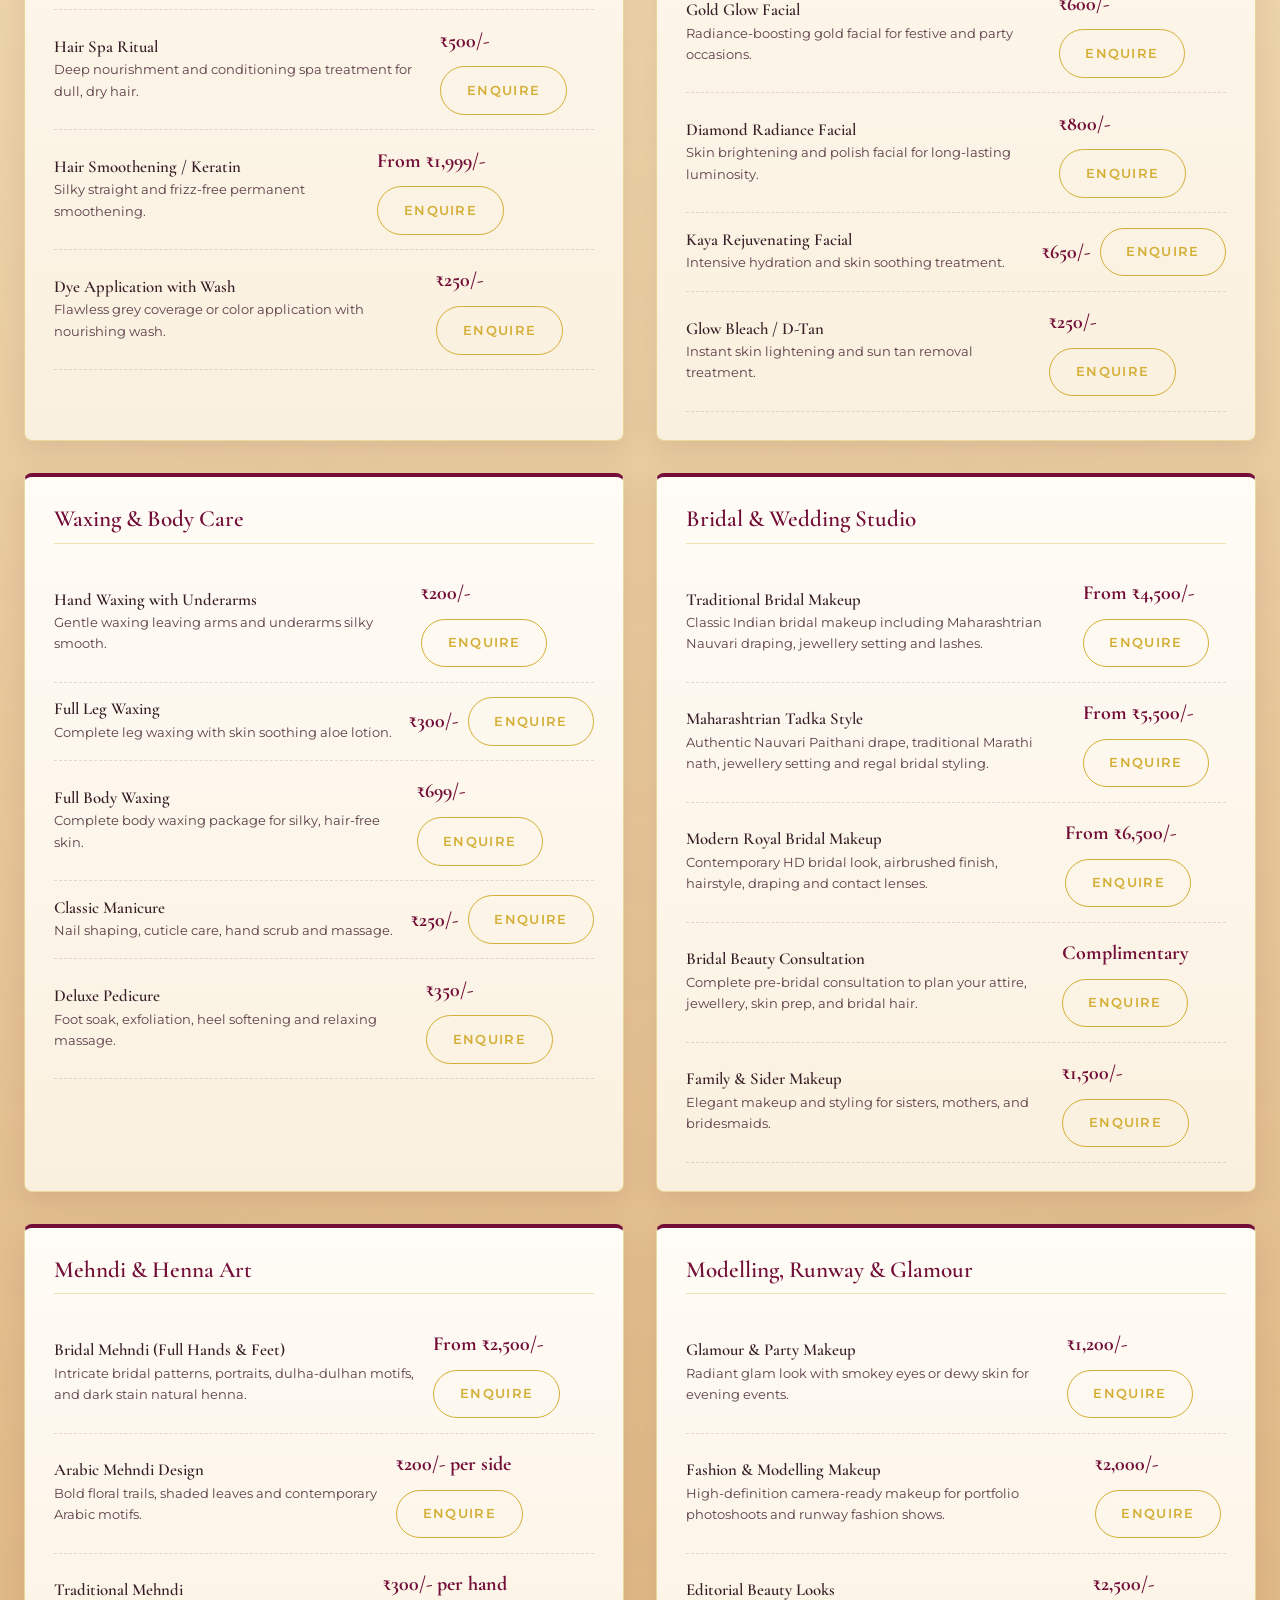
==== commit 4ef9db69: "Remove AI chat assistant widget from website" ====
--- a/index.html
+++ b/index.html
@@ -1148,29 +1148,6 @@
     <svg viewBox="0 0 24 24" aria-hidden="true" focusable="false"><path fill="currentColor" d="M12 2a10 10 0 0 0-8.6 15.1L2 22l5-1.3A10 10 0 1 0 12 2zm0 18.2a8.2 8.2 0 0 1-4.2-1.2l-.3-.2-3 .8.8-2.9-.2-.3A8.2 8.2 0 1 1 12 20.2zm4.5-6.1c-.2-.1-1.3-.7-1.5-.7s-.4-.1-.5.1-.6.7-.7.9-.3.2-.5.1a6.7 6.7 0 0 1-3.3-2.9c-.3-.4.2-.4.6-1.3.1-.2 0-.3 0-.5l-.7-1.6c-.2-.4-.4-.4-.5-.4h-.5a.9.9 0 0 0-.6.3 2.7 2.7 0 0 0-.9 2 4.7 4.7 0 0 0 1 2.5 10.7 10.7 0 0 0 4.1 3.6c1.5.7 2.1.7 2.9.6a2.5 2.5 0 0 0 1.6-1.1 2 2 0 0 0 .1-1.1c0-.1-.2-.2-.4-.3z"/></svg>
   </a>
 
-  <!-- ============ AI CHAT ASSISTANT ============ -->
-  <div class="chat-widget" id="chatWidget">
-    <button class="chat-toggle" id="chatToggle" aria-expanded="false" aria-controls="chatPanel" aria-label="Open beauty assistant chat">
-      <span class="chat-avatar-sm" aria-hidden="true"><svg viewBox="0 0 40 40"><circle cx="20" cy="20" r="20" fill="#C5A46D"/><circle cx="20" cy="15" r="6.5" fill="#FFF8F0"/><path d="M9 34c1.5-7 6-10.5 11-10.5S29.5 27 31 34z" fill="#FFF8F0"/><path d="M13.5 15.5c0-4.5 3-7.5 6.5-7.5s6.5 3 6.5 7.5c-1.5-2-3.5-3-6.5-3s-5 1-6.5 3z" fill="#4A001F"/></svg></span>
-      <span class="chat-dot" aria-hidden="true"></span>
-    </button>
-    <section class="chat-panel" id="chatPanel" aria-label="Beauty assistant" hidden>
-      <header class="chat-head">
-        <div>
-          <p class="chat-name">Shivani Beauty Assistant</p>
-          <p class="chat-sub">Instant guidance for services &amp; pricing</p>
-        </div>
-        <button class="chat-close" id="chatClose" aria-label="Close chat">&times;</button>
-      </header>
-      <div class="chat-log" id="chatLog" role="log" aria-live="polite" aria-relevant="additions"></div>
-      <div class="typing" id="typing" hidden><span></span><span></span><span></span> <span class="sr-only">Assistant is typing</span></div>
-      <form class="chat-input" id="chatForm" autocomplete="off">
-        <label for="chatText" class="sr-only">Type your message</label>
-        <input id="chatText" type="text" placeholder="Ask in English, Hindi or Hinglish..." maxlength="300">
-        <button type="submit" class="btn btn-primary chat-send">Send</button>
-      </form>
-    </section>
-  </div>
 
   <!-- ============ LIGHTBOX VIEWER ============ -->
   <dialog id="lightbox" class="lightbox" aria-label="Image viewer">
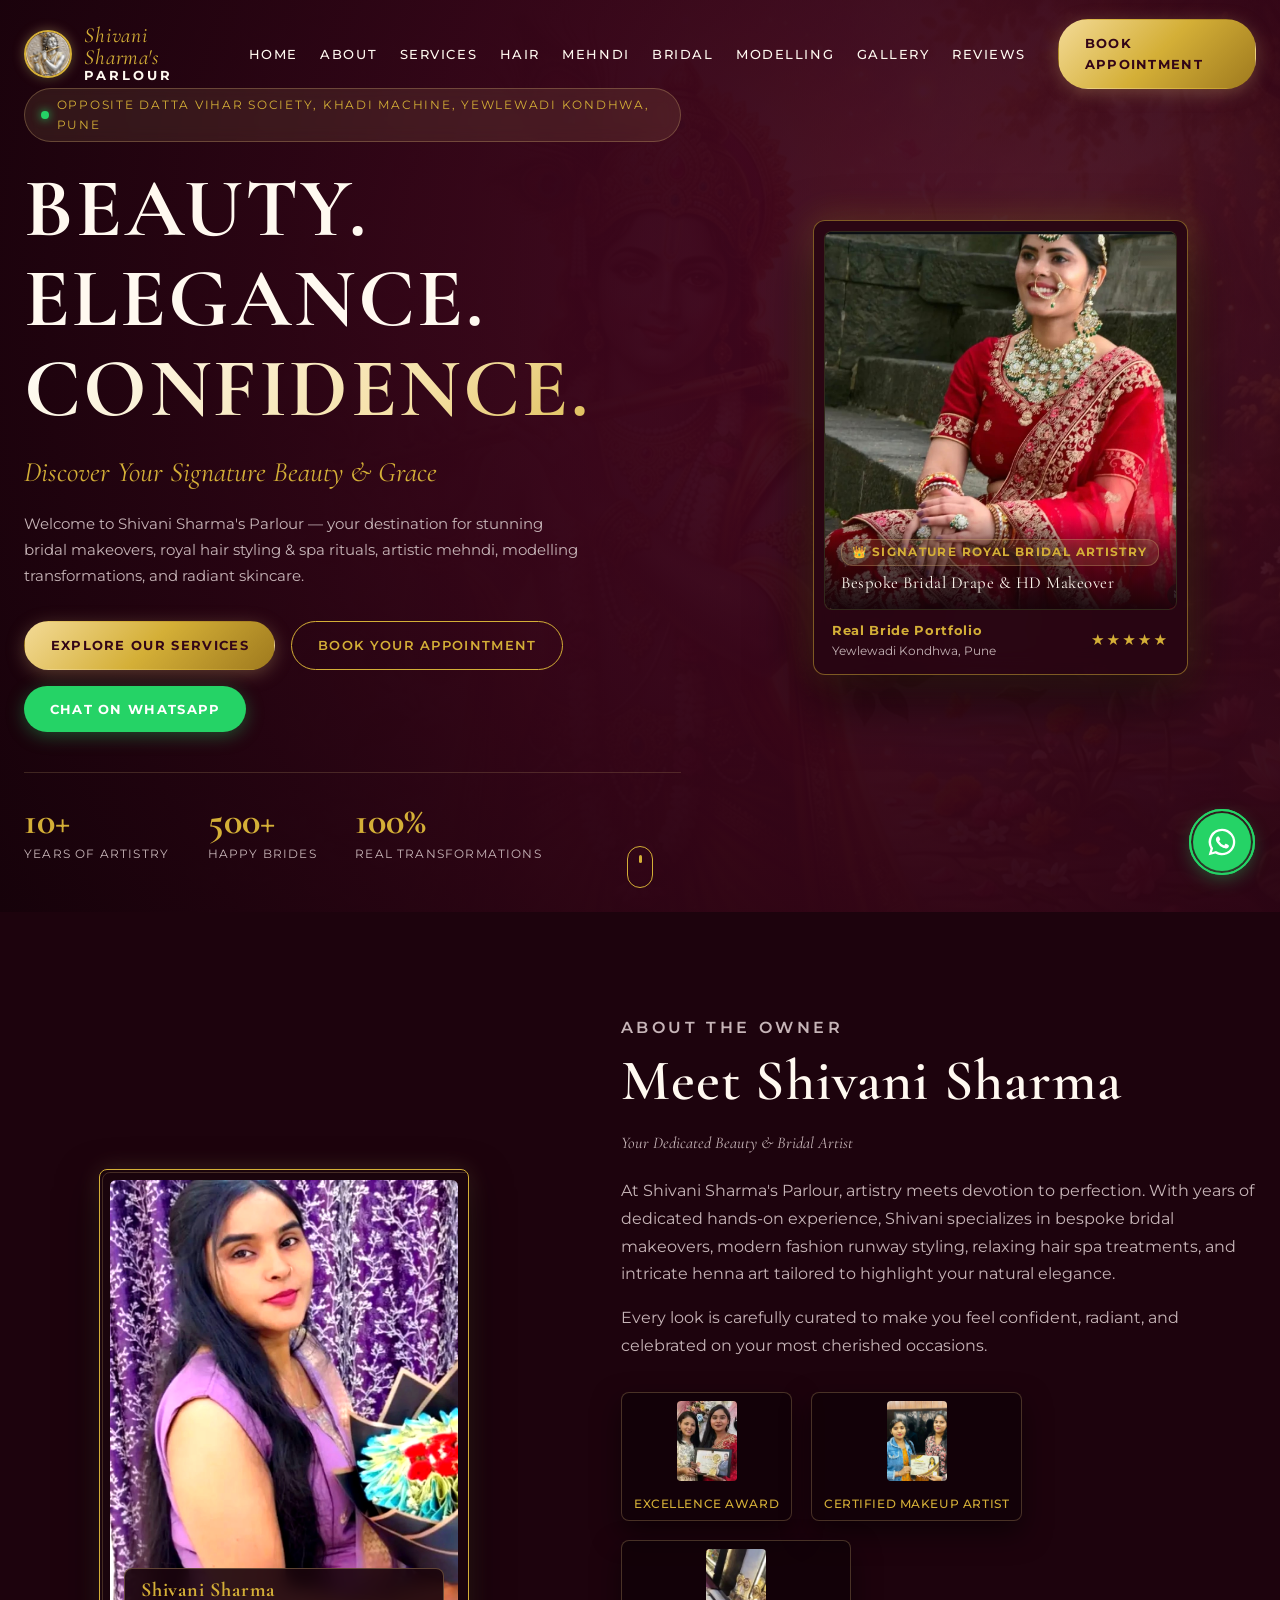
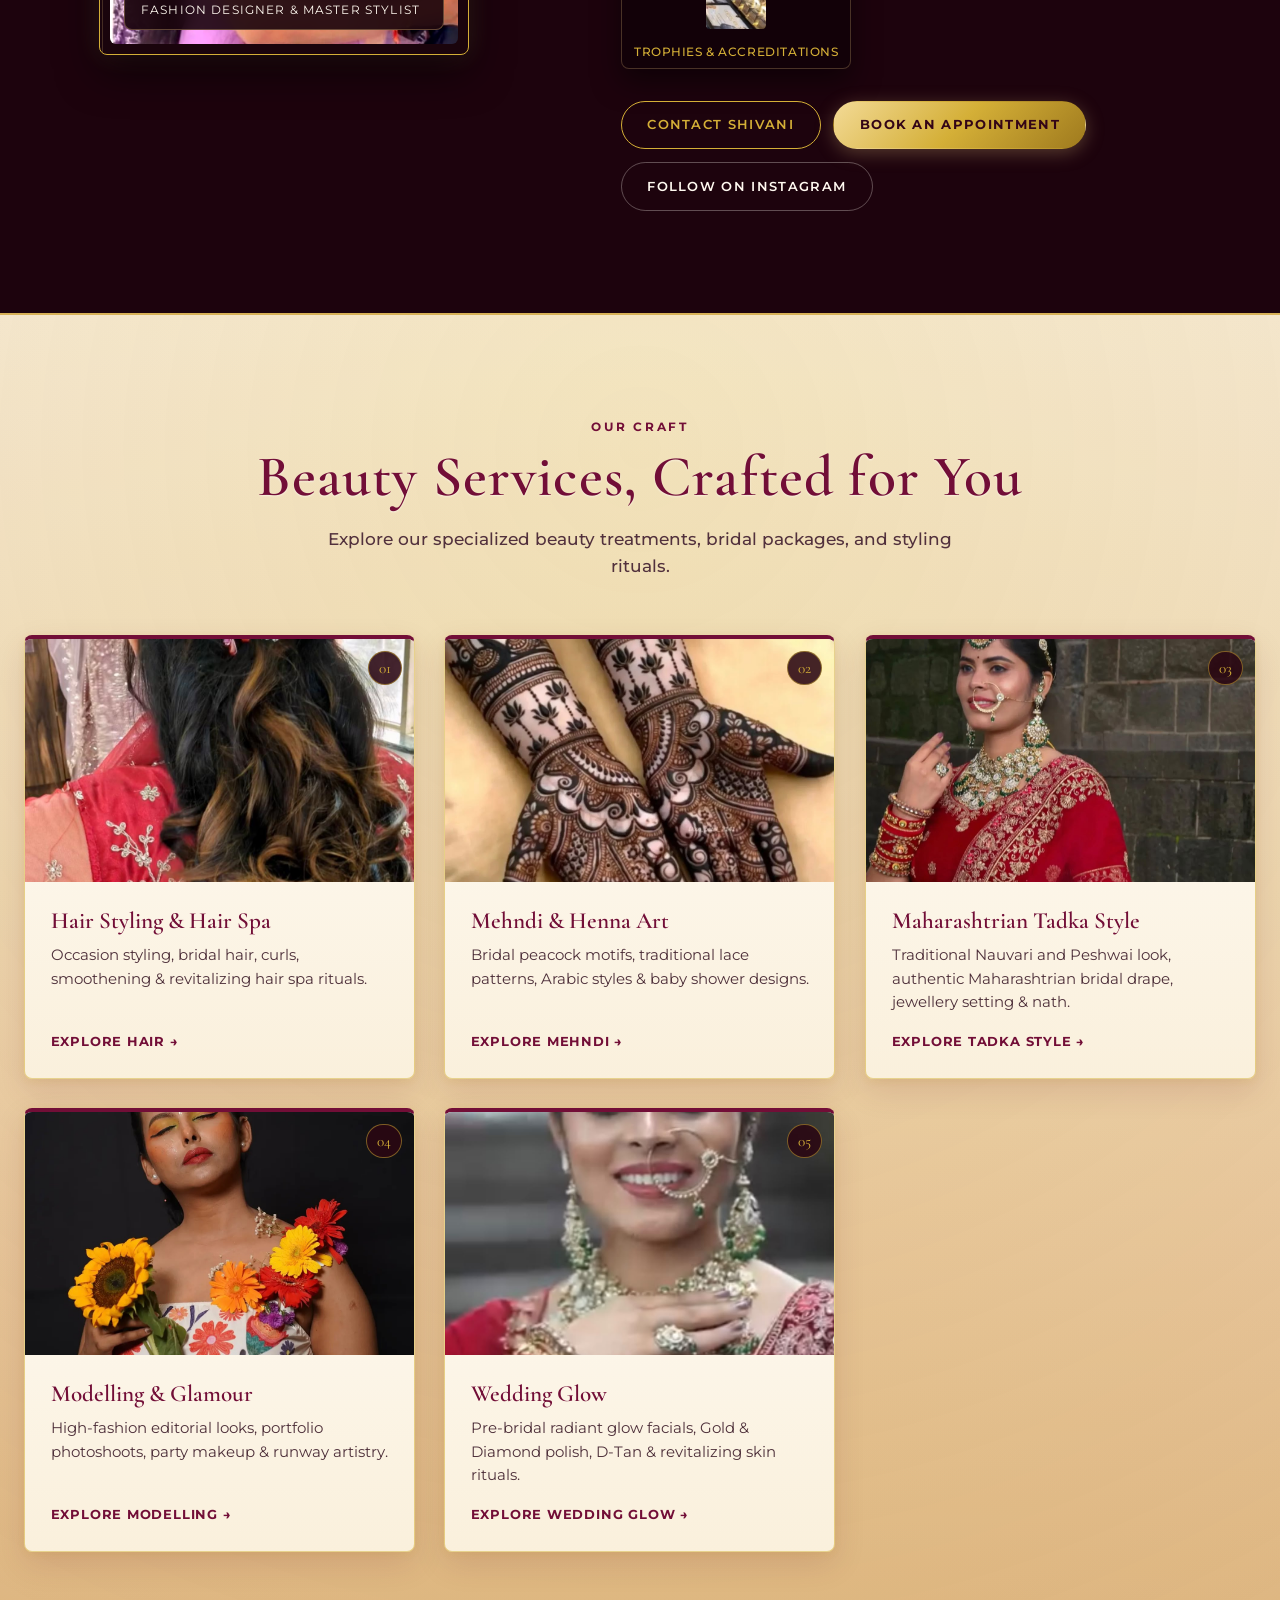
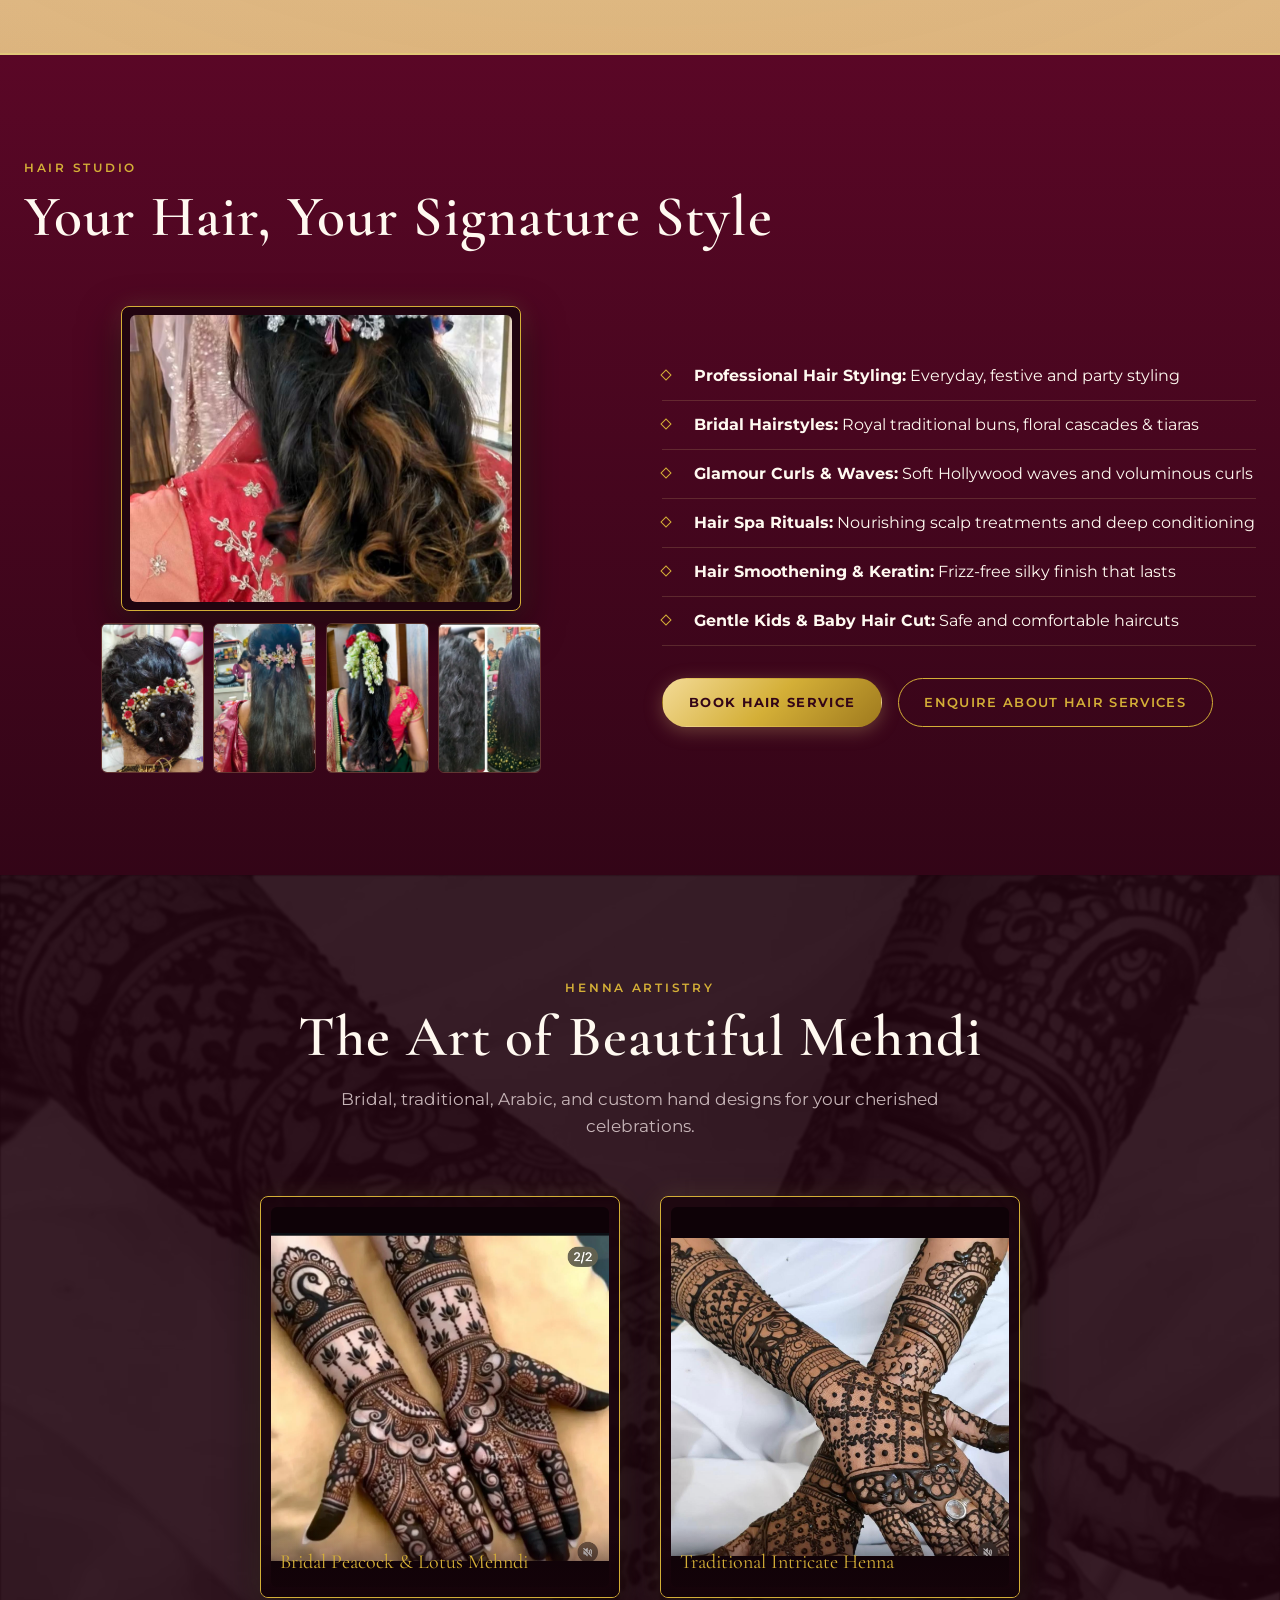
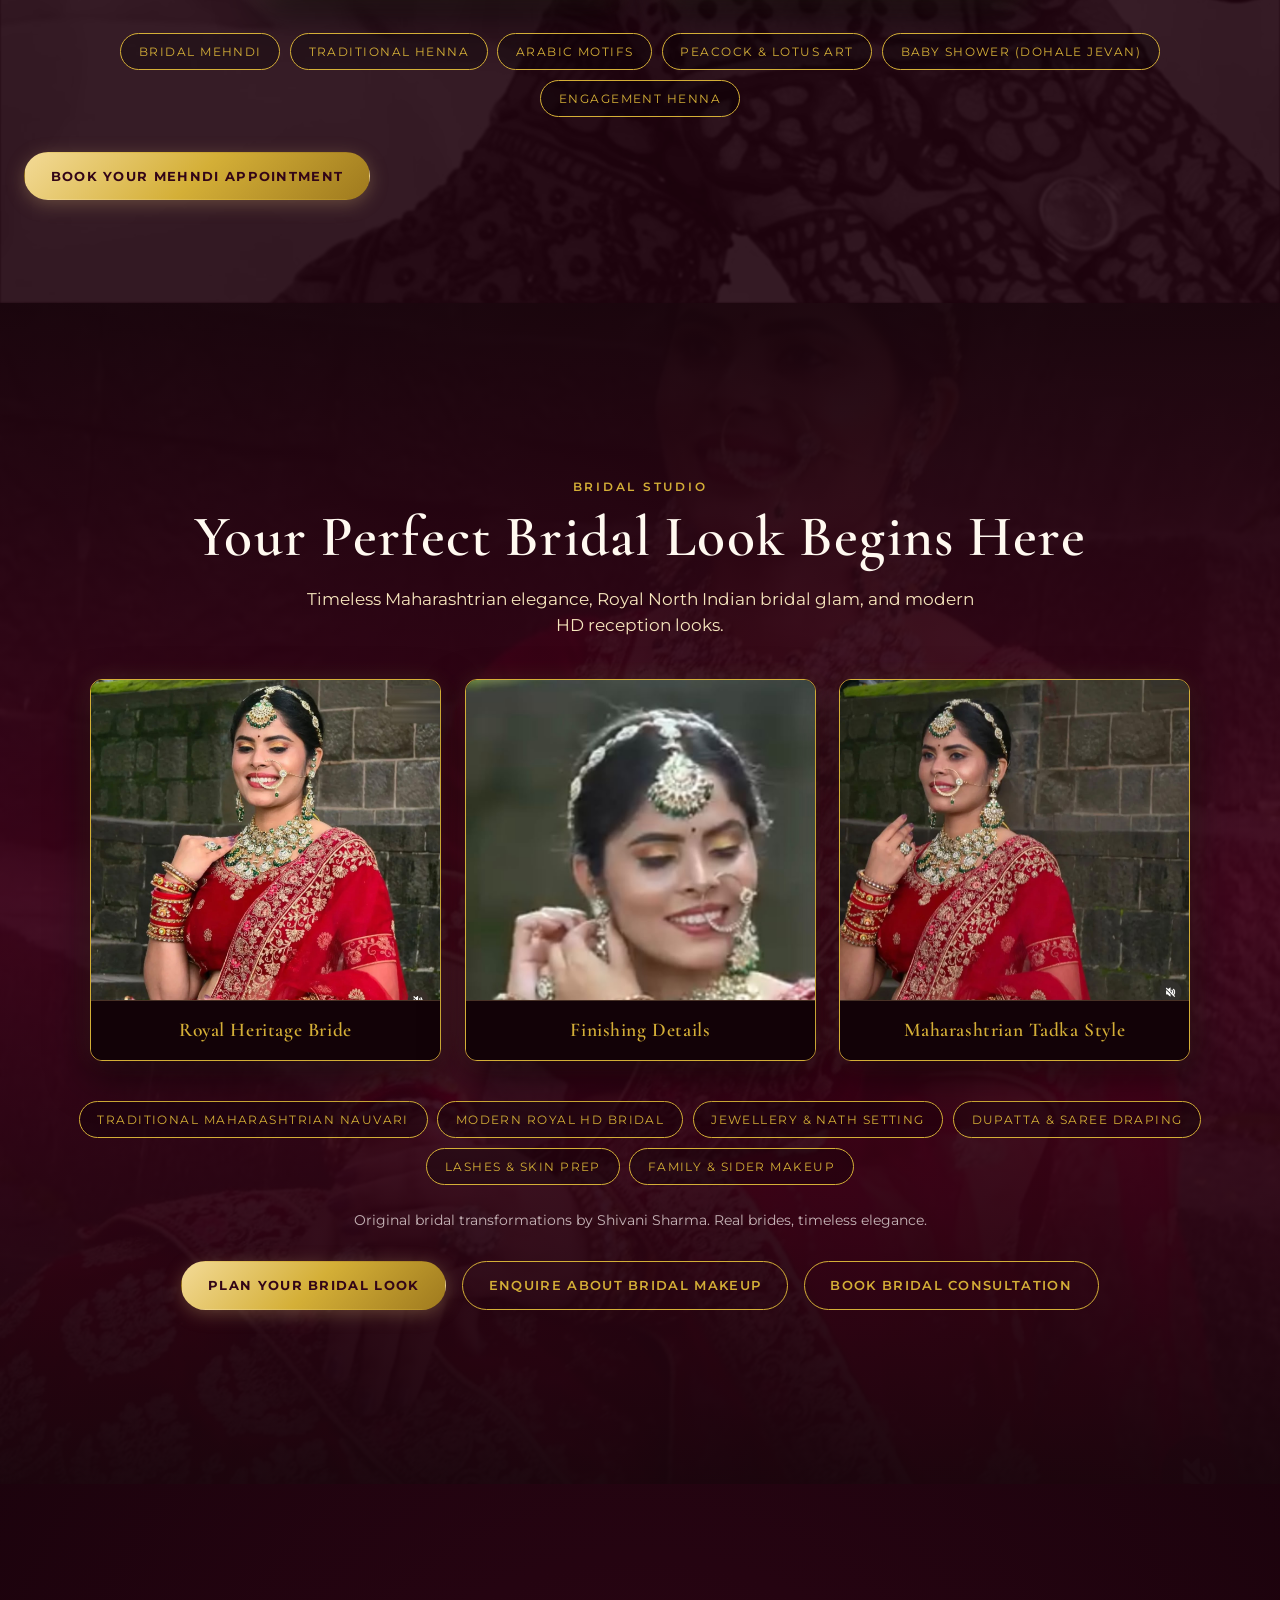
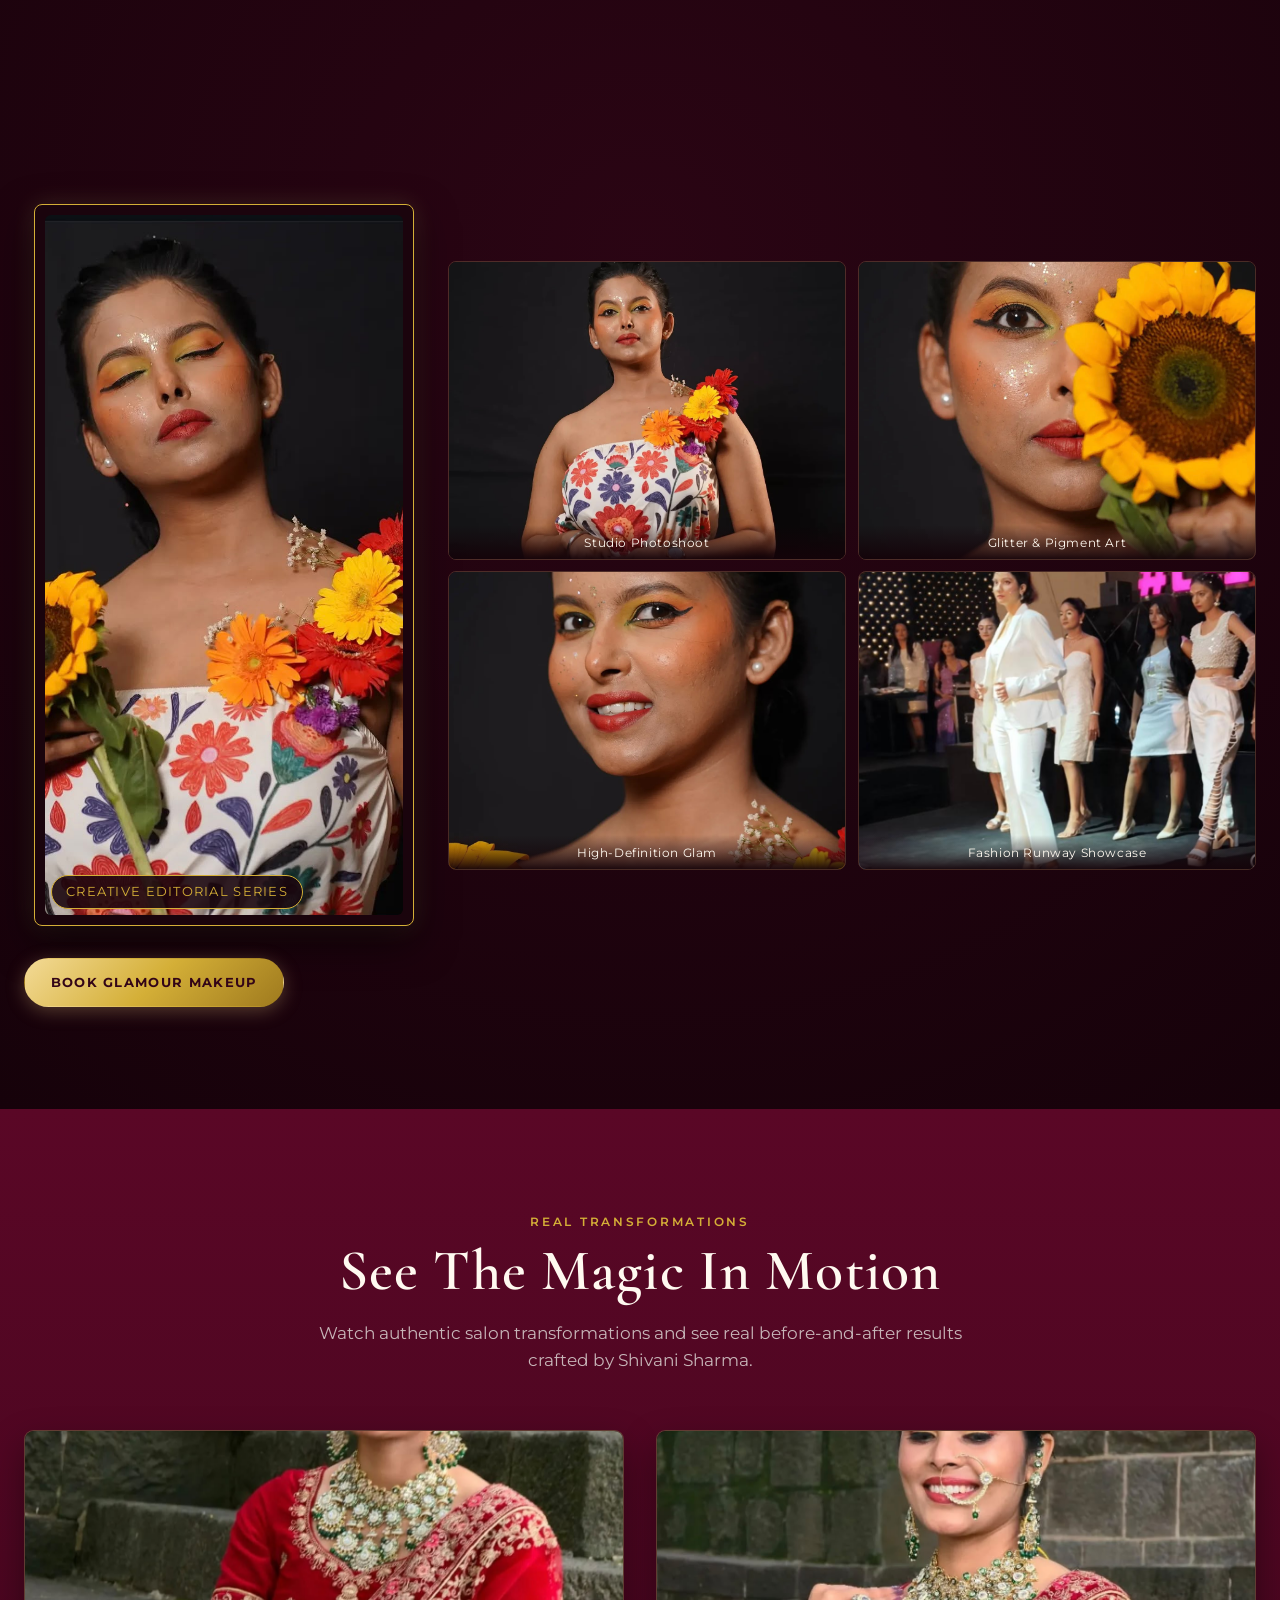
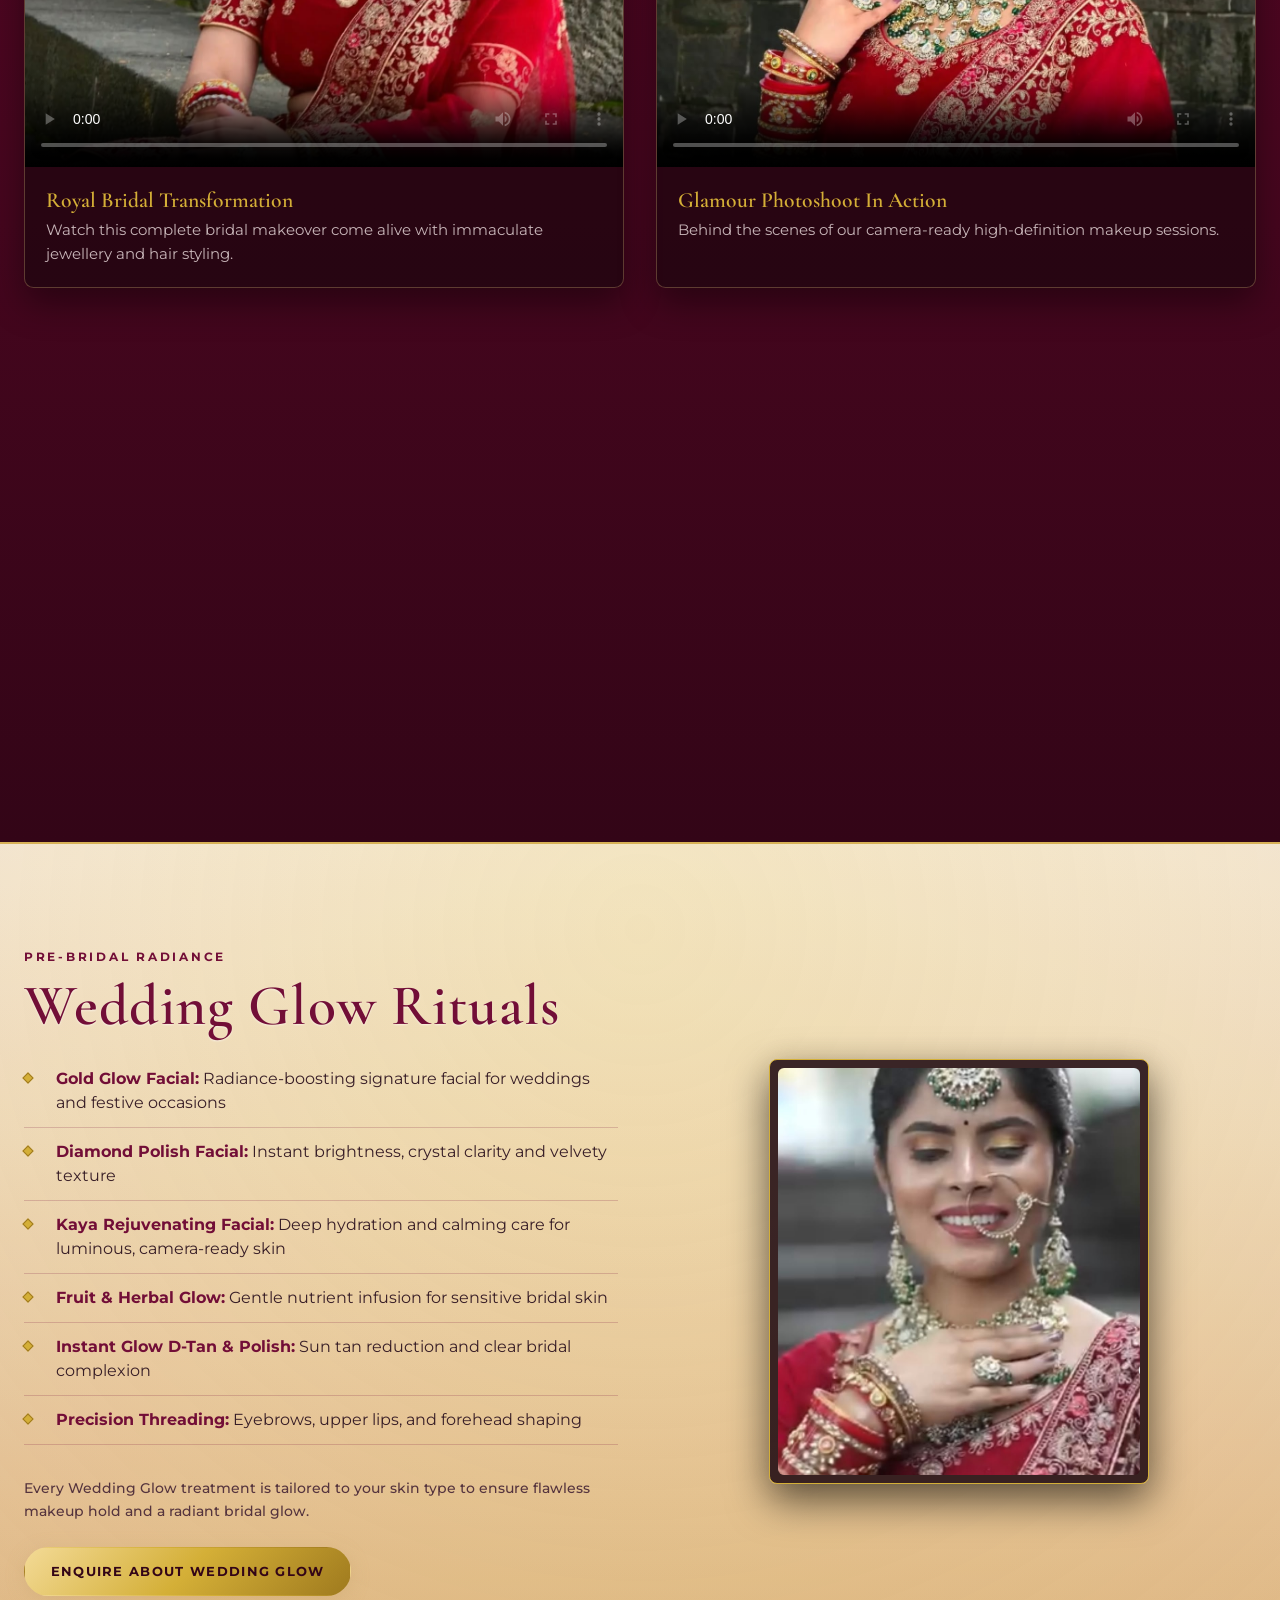
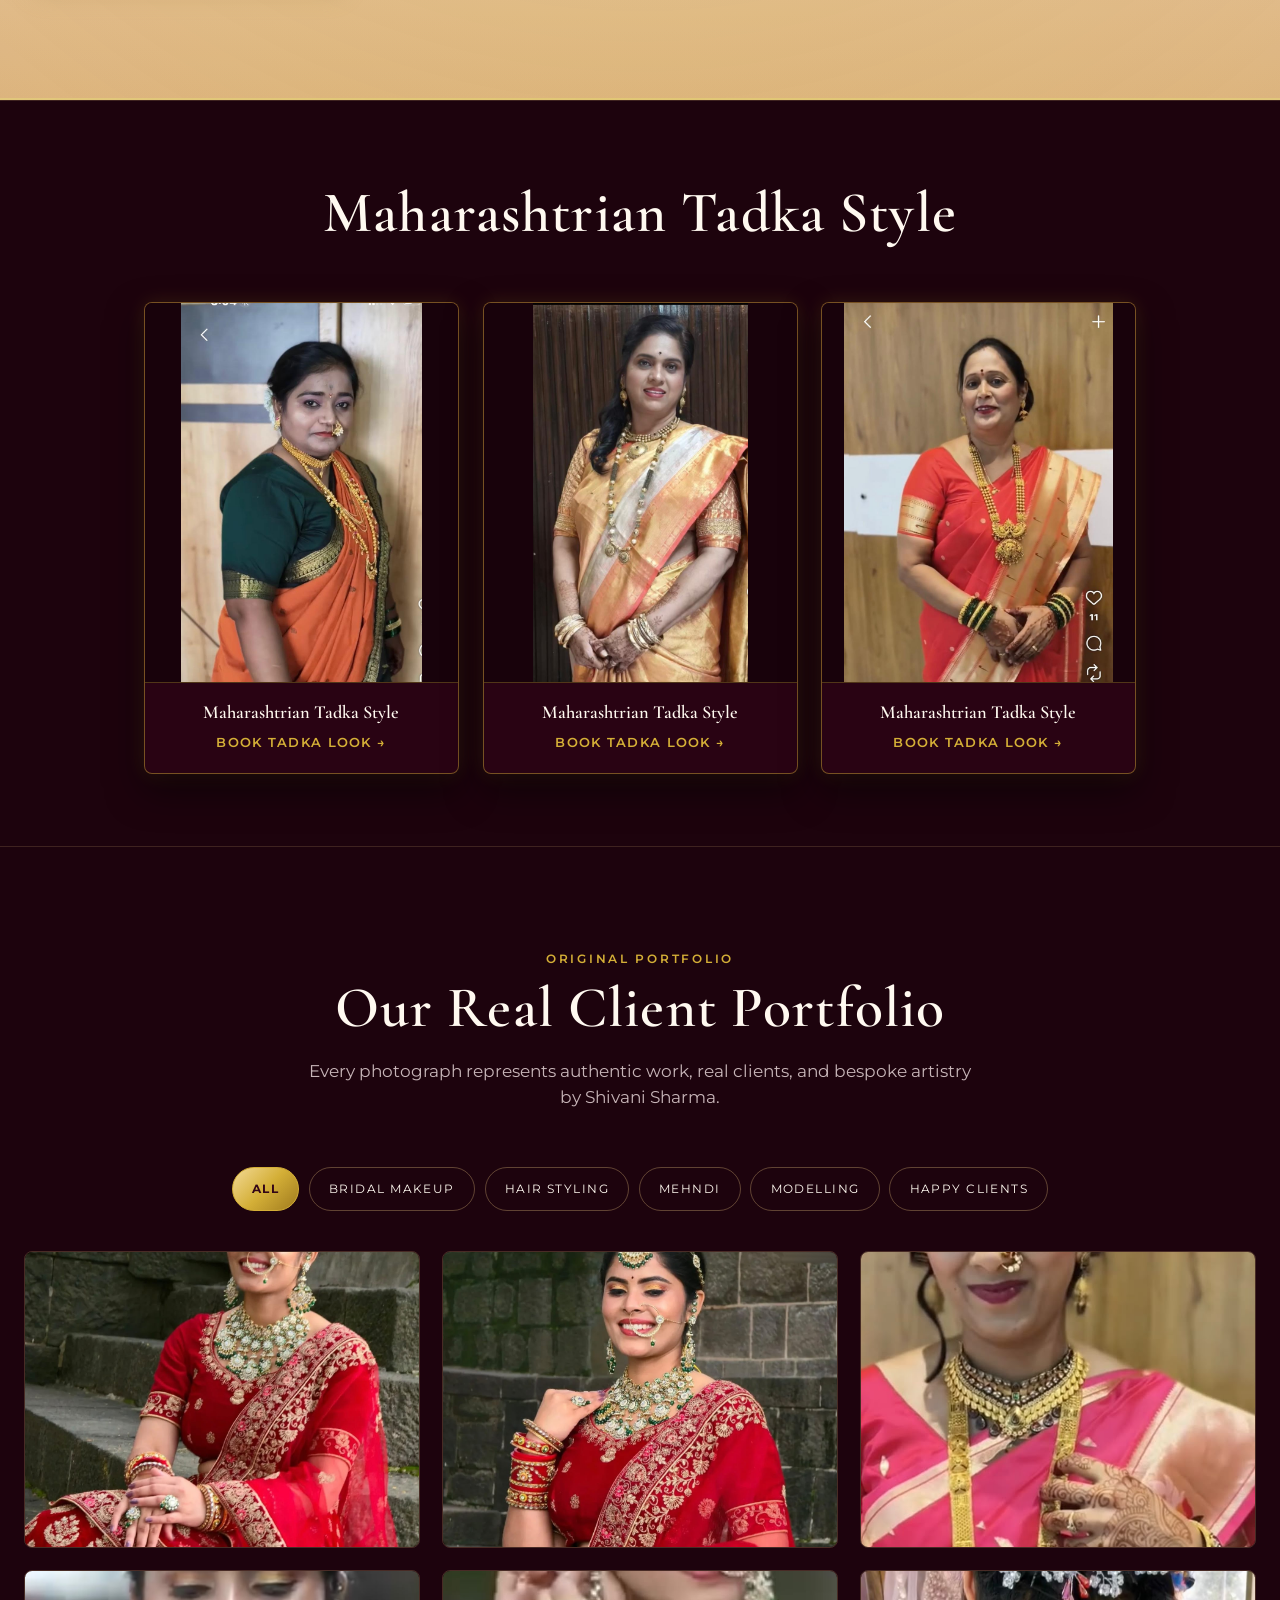
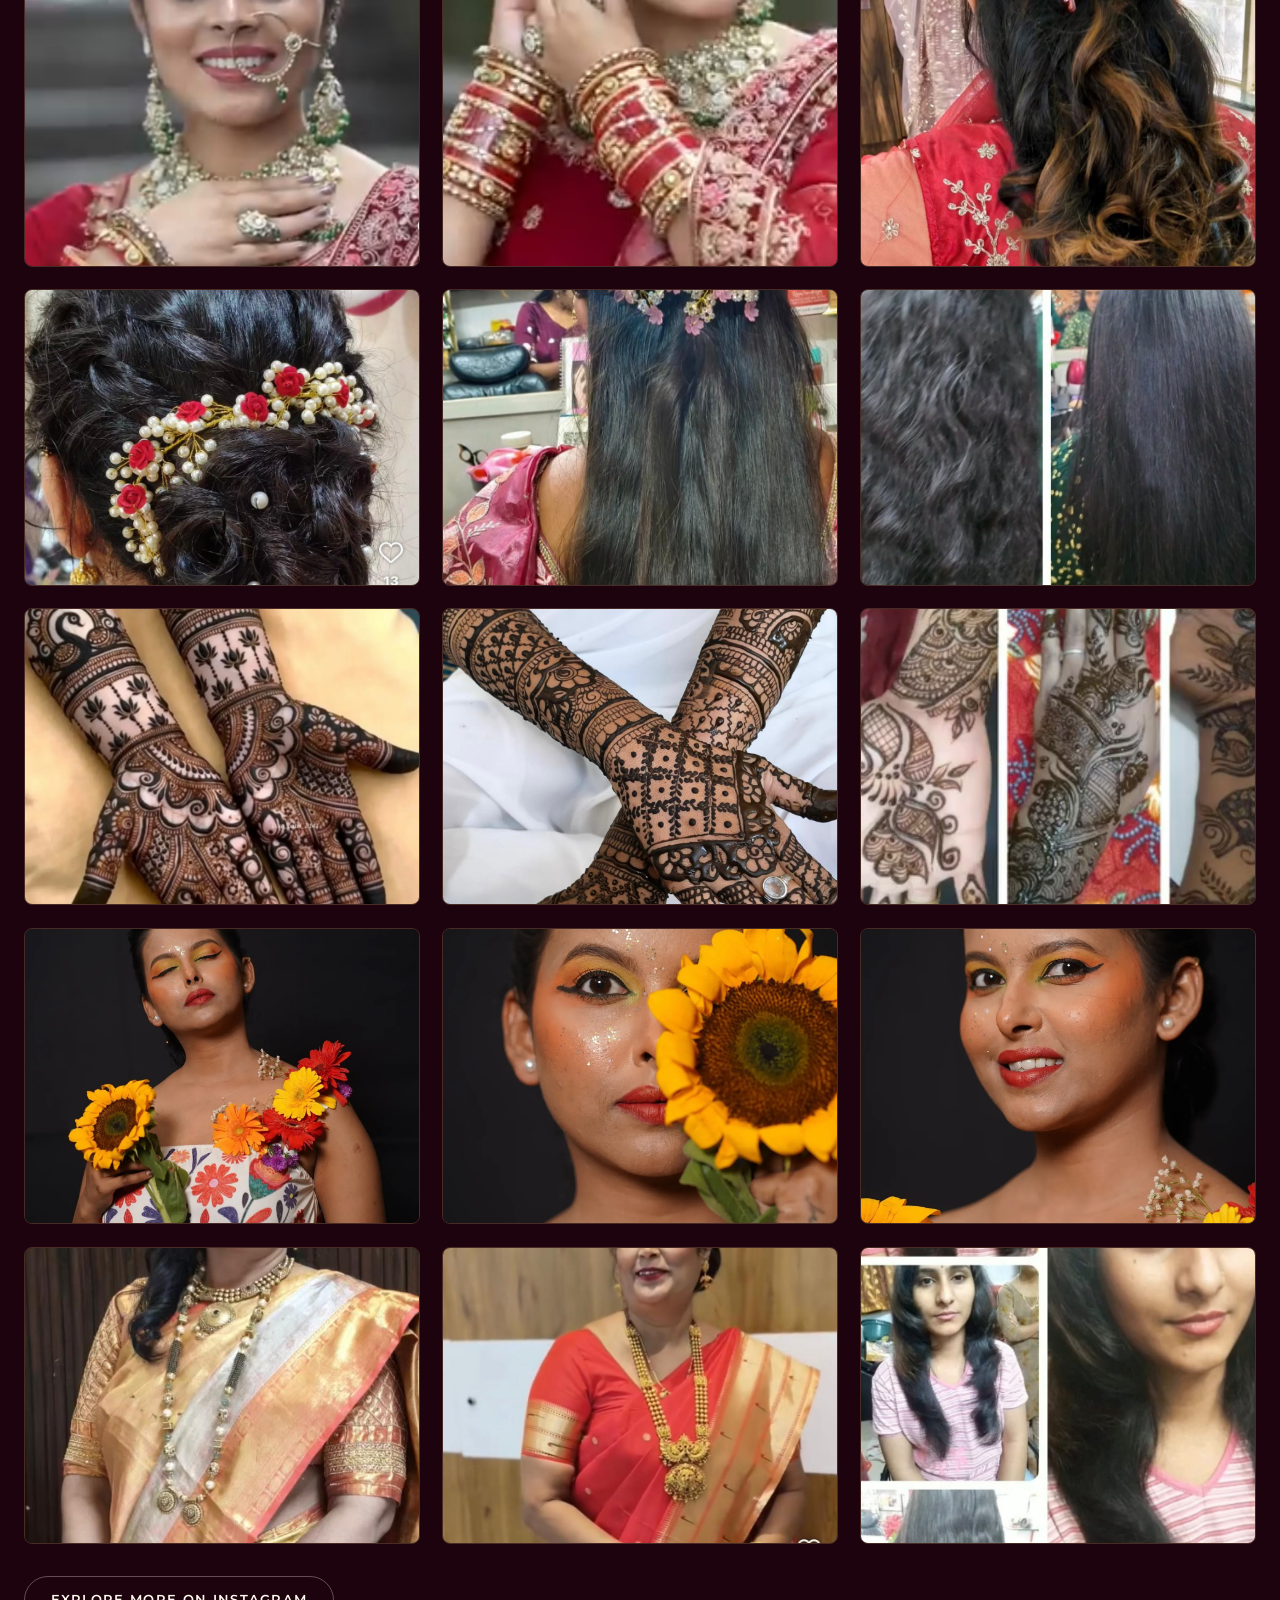
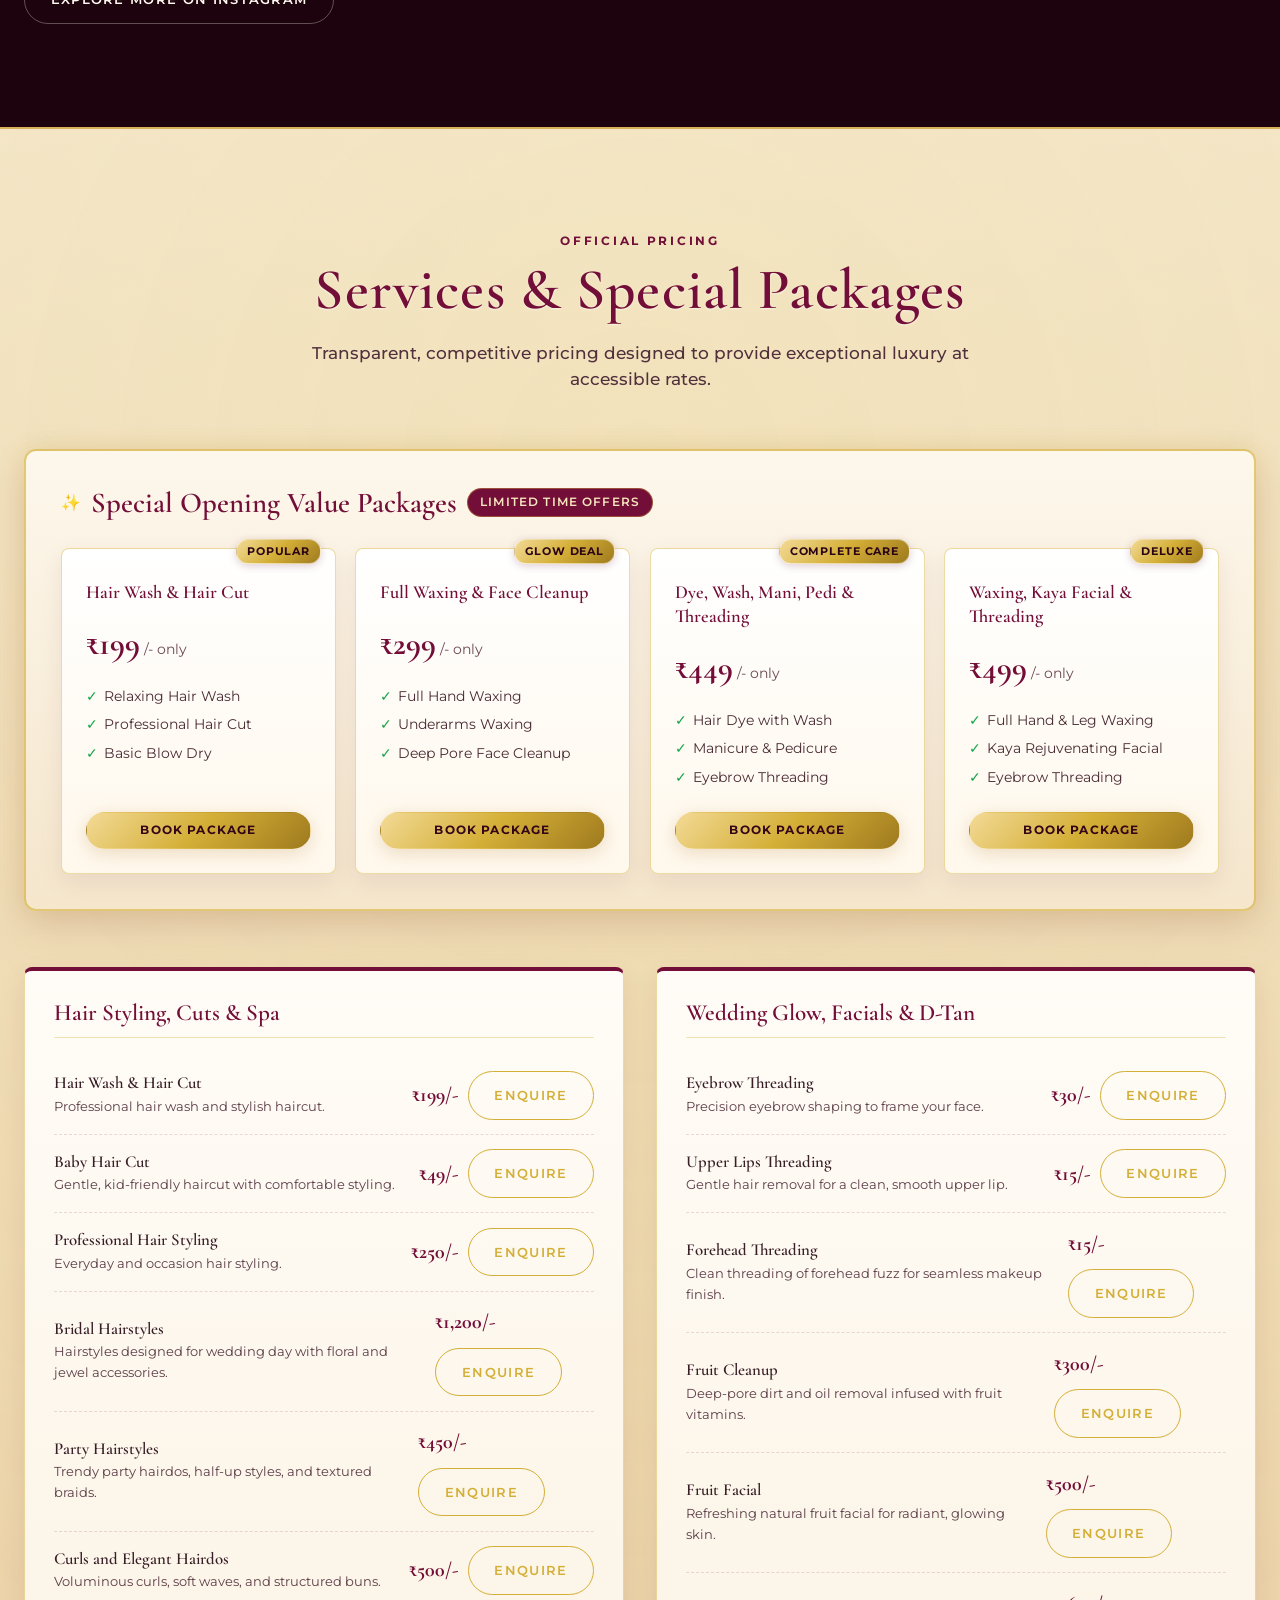
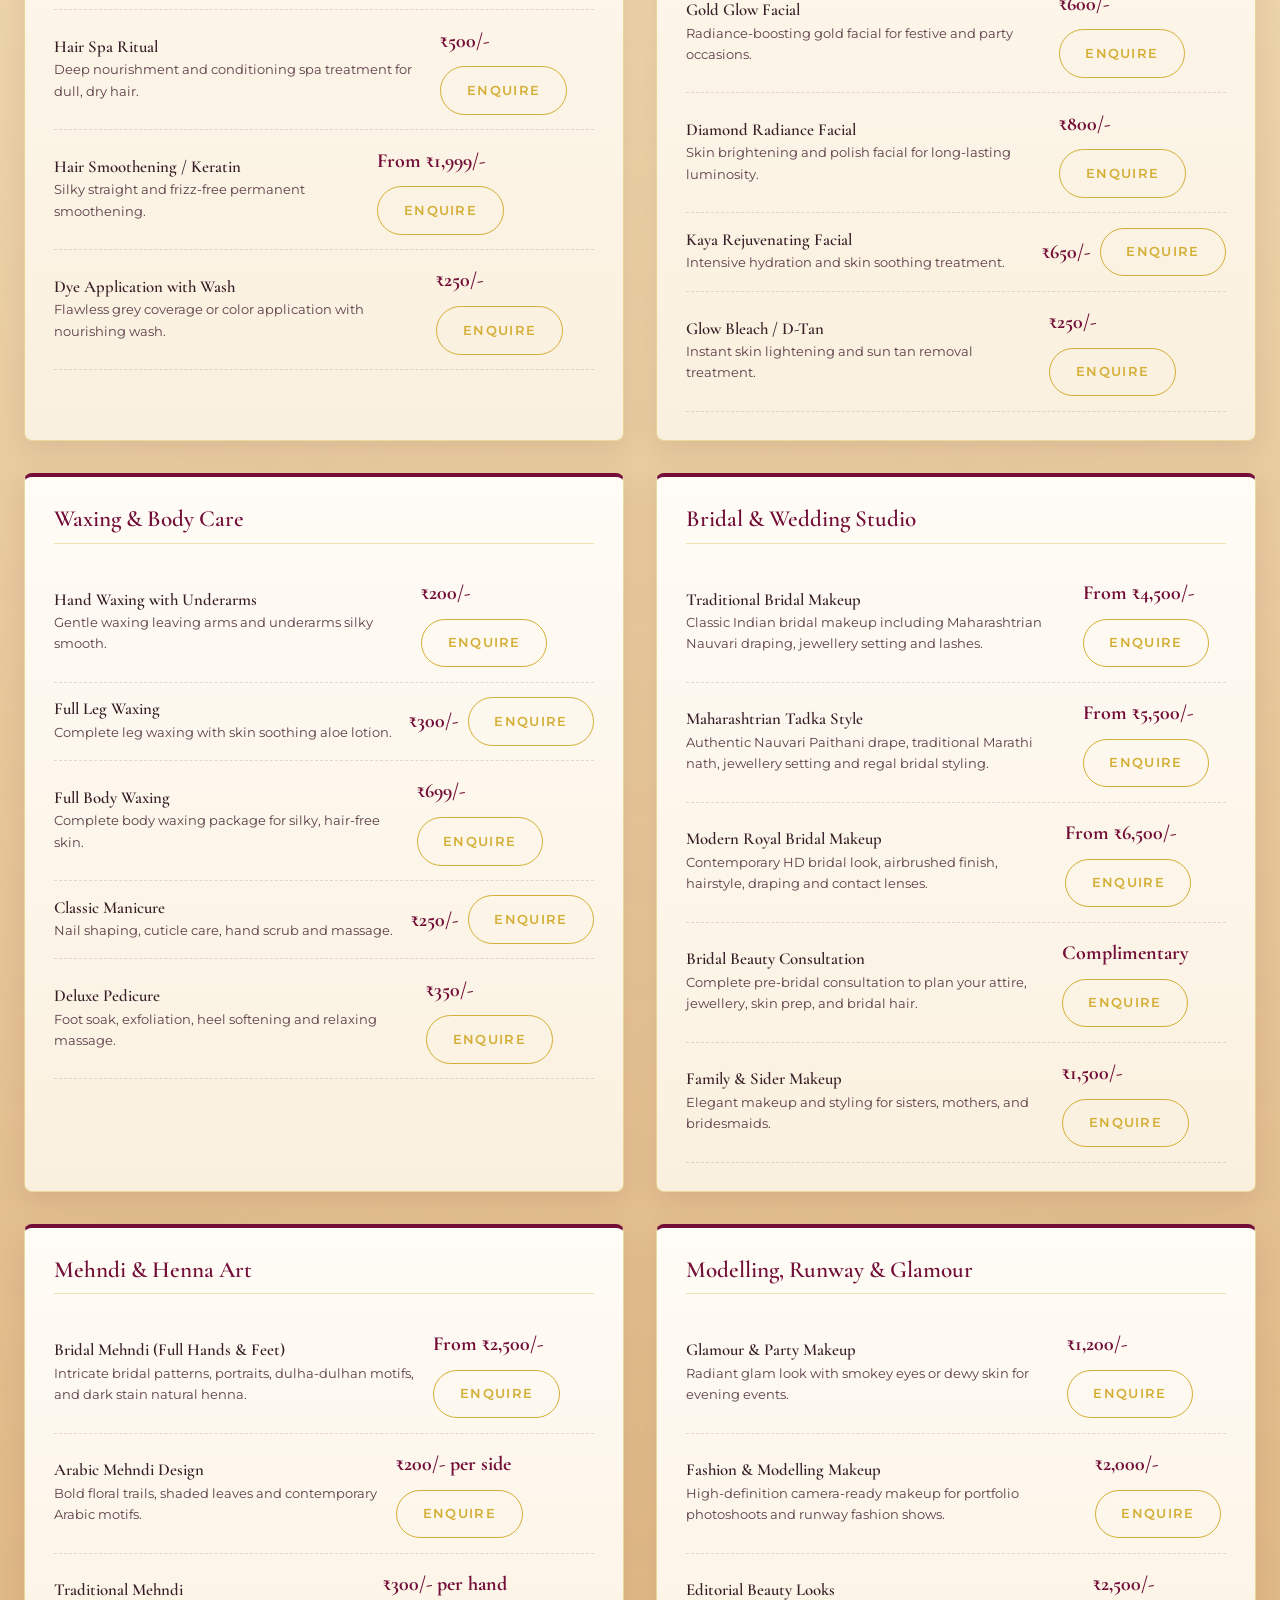
==== commit e9289521: "Embed Dograh Voice AI receptionist widget" ====
--- a/index.html
+++ b/index.html
@@ -1161,5 +1161,21 @@
   <script src="js/supabase-config.js"></script>
   <script src="js/services-data.js"></script>
   <script src="js/script.js" defer></script>
+
+  <!-- Dograh Voice AI Widget -->
+  <script>
+    (function(d, s, id) {
+      var js, fjs = d.getElementsByTagName(s)[0];
+      if (d.getElementById(id)) return;
+      js = d.createElement(s); js.id = id;
+      js.src = 'https://app.dograh.com/embed/dograh-widget.js?token=emb_sDtUl7_ekGXgYy6xMeHeSr2uVM2Dpjx5B3MVykN2pdQ&environment=production&apiEndpoint=https://api.dograh.com';
+      js.setAttribute('data-dograh-context', JSON.stringify({
+        page_url: window.location.href,
+        today: new Date().toISOString().slice(0, 10)
+      }));
+      js.async = true;
+      fjs.parentNode.insertBefore(js, fjs);
+    }(document, 'script', 'dograh-widget'));
+  </script>
 </body>
 </html>
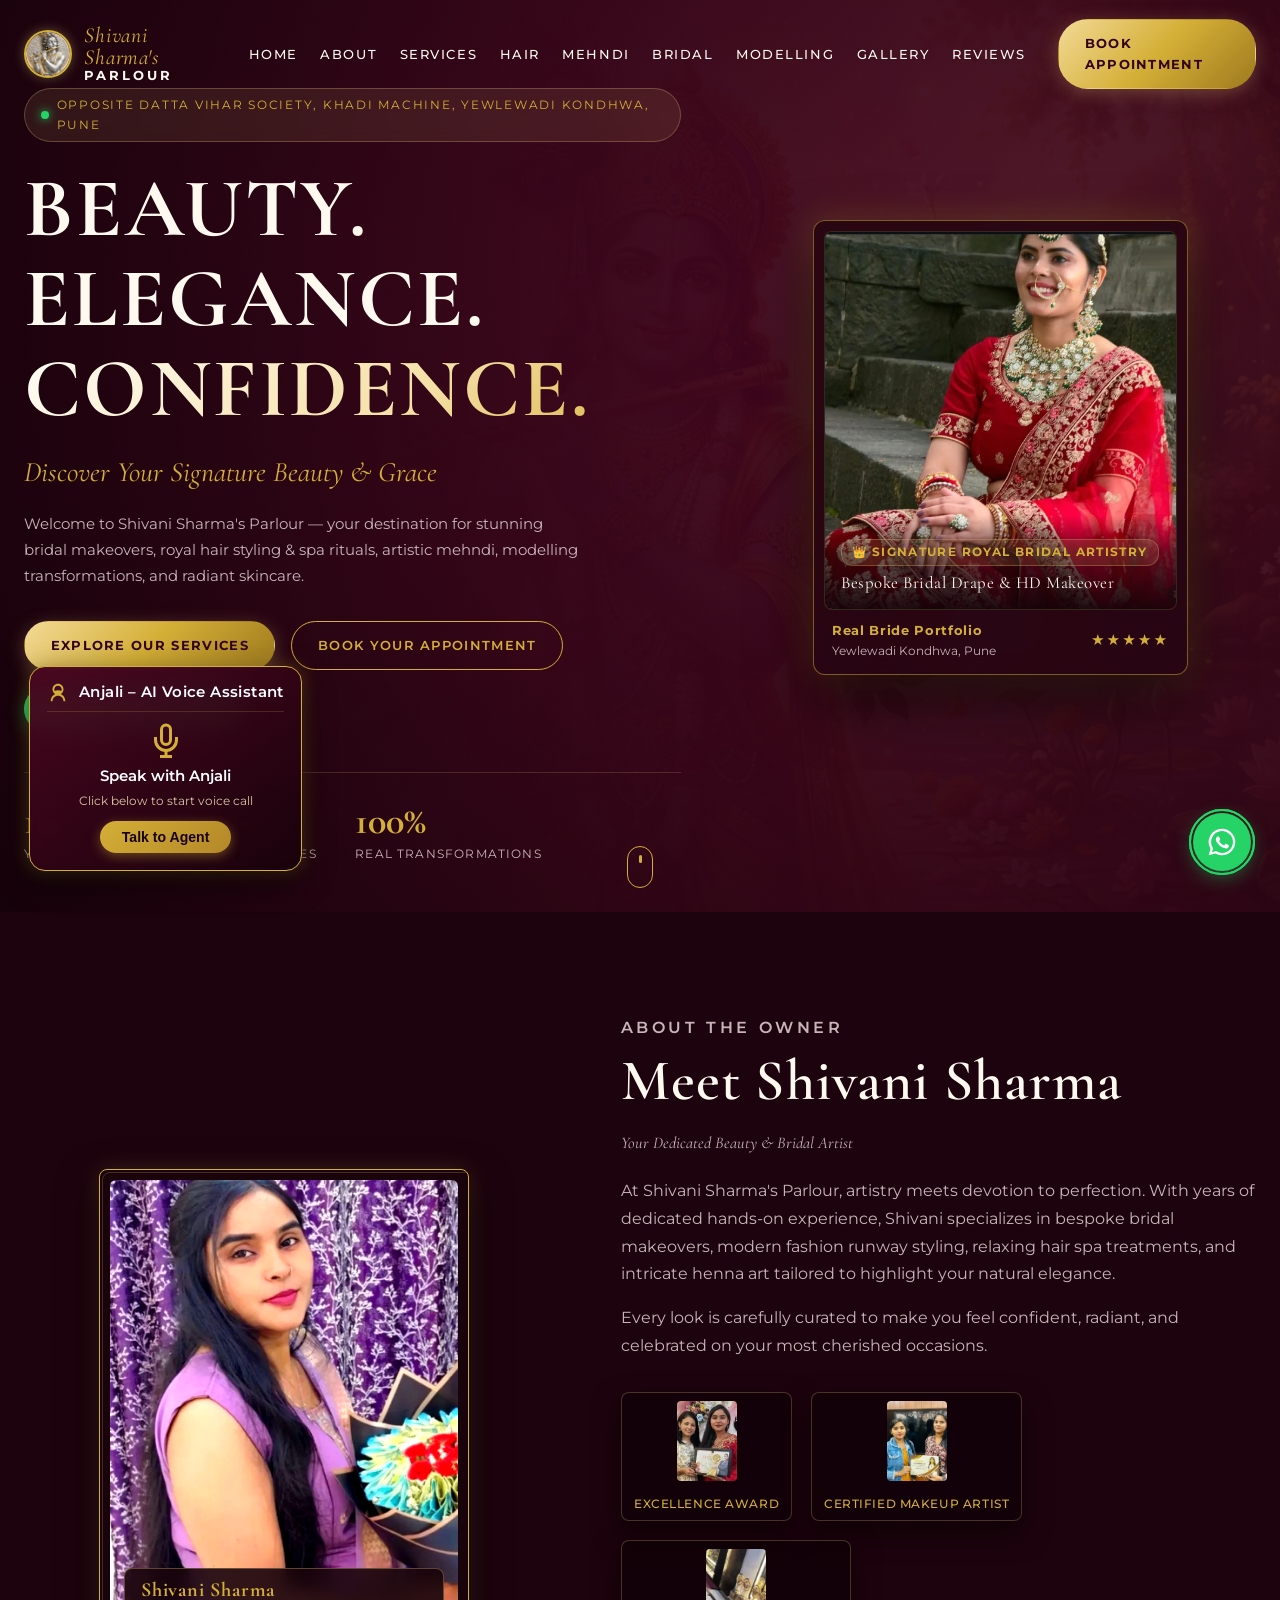
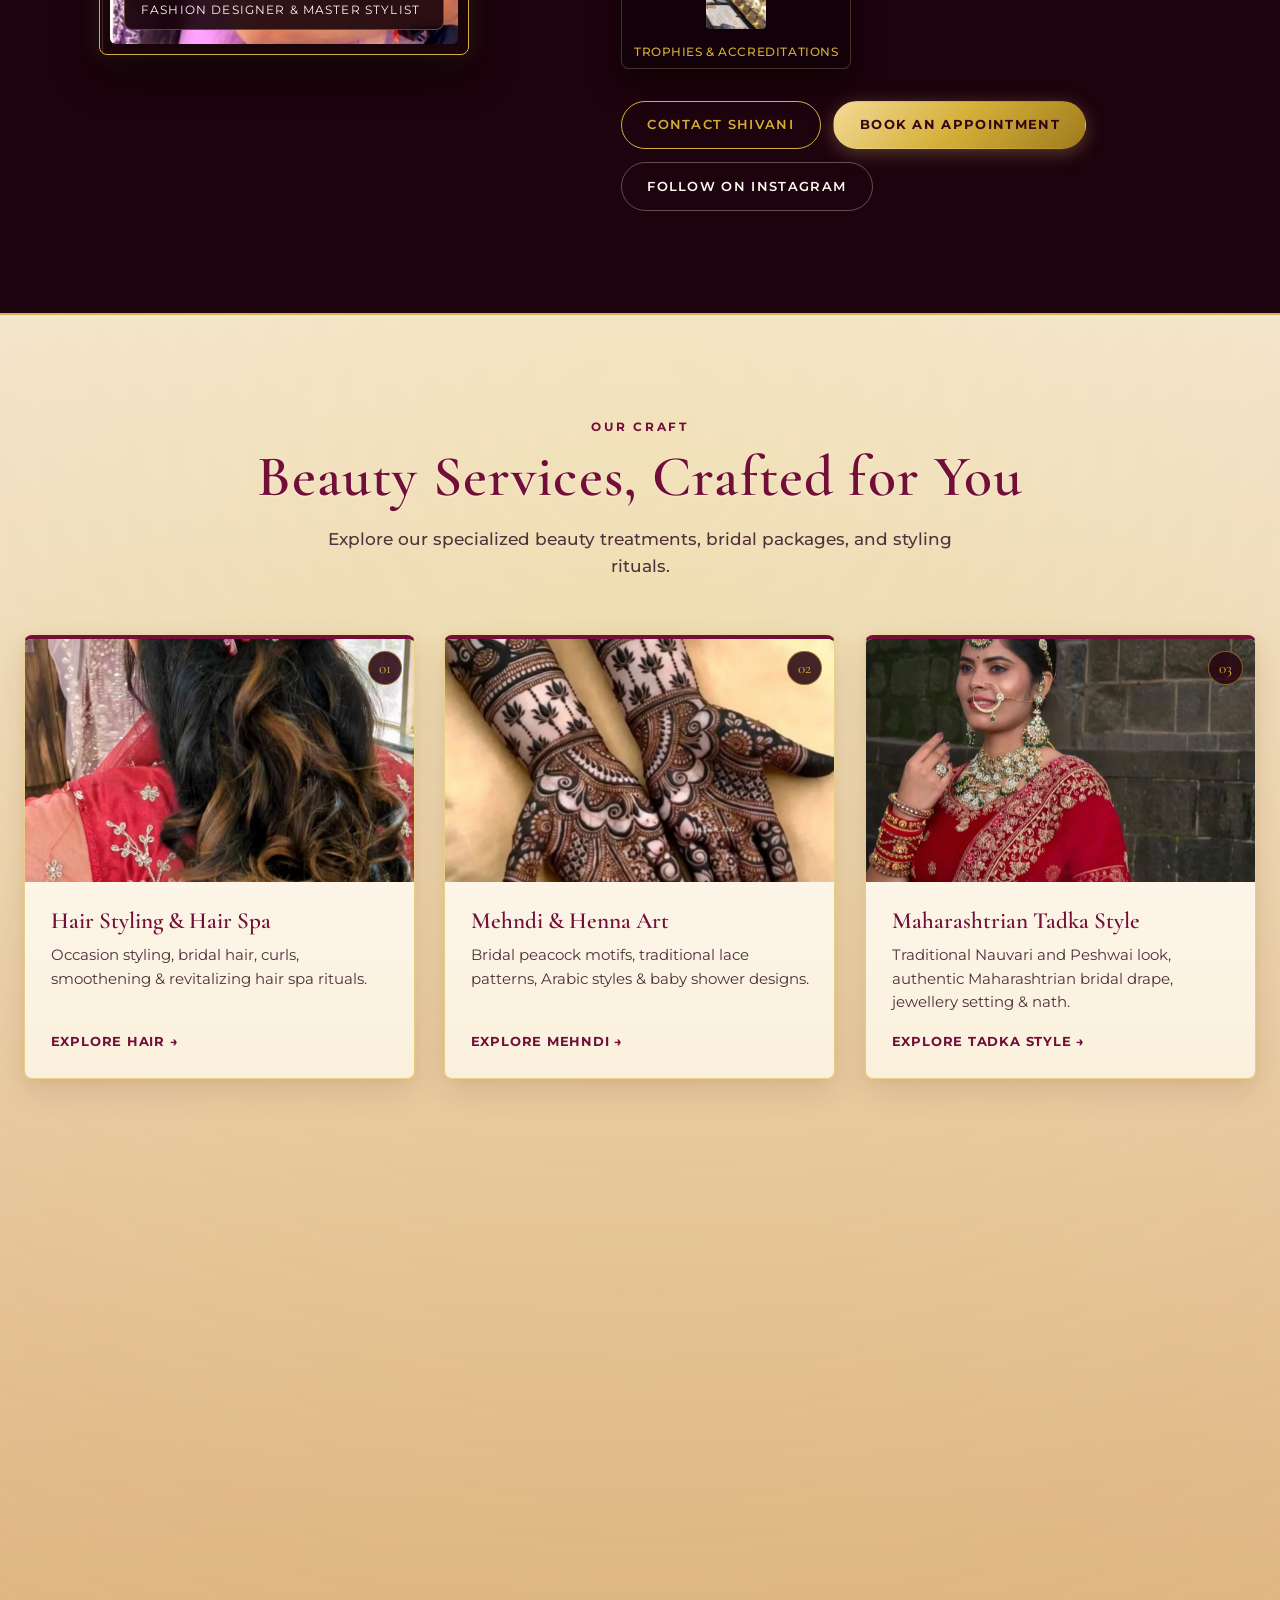
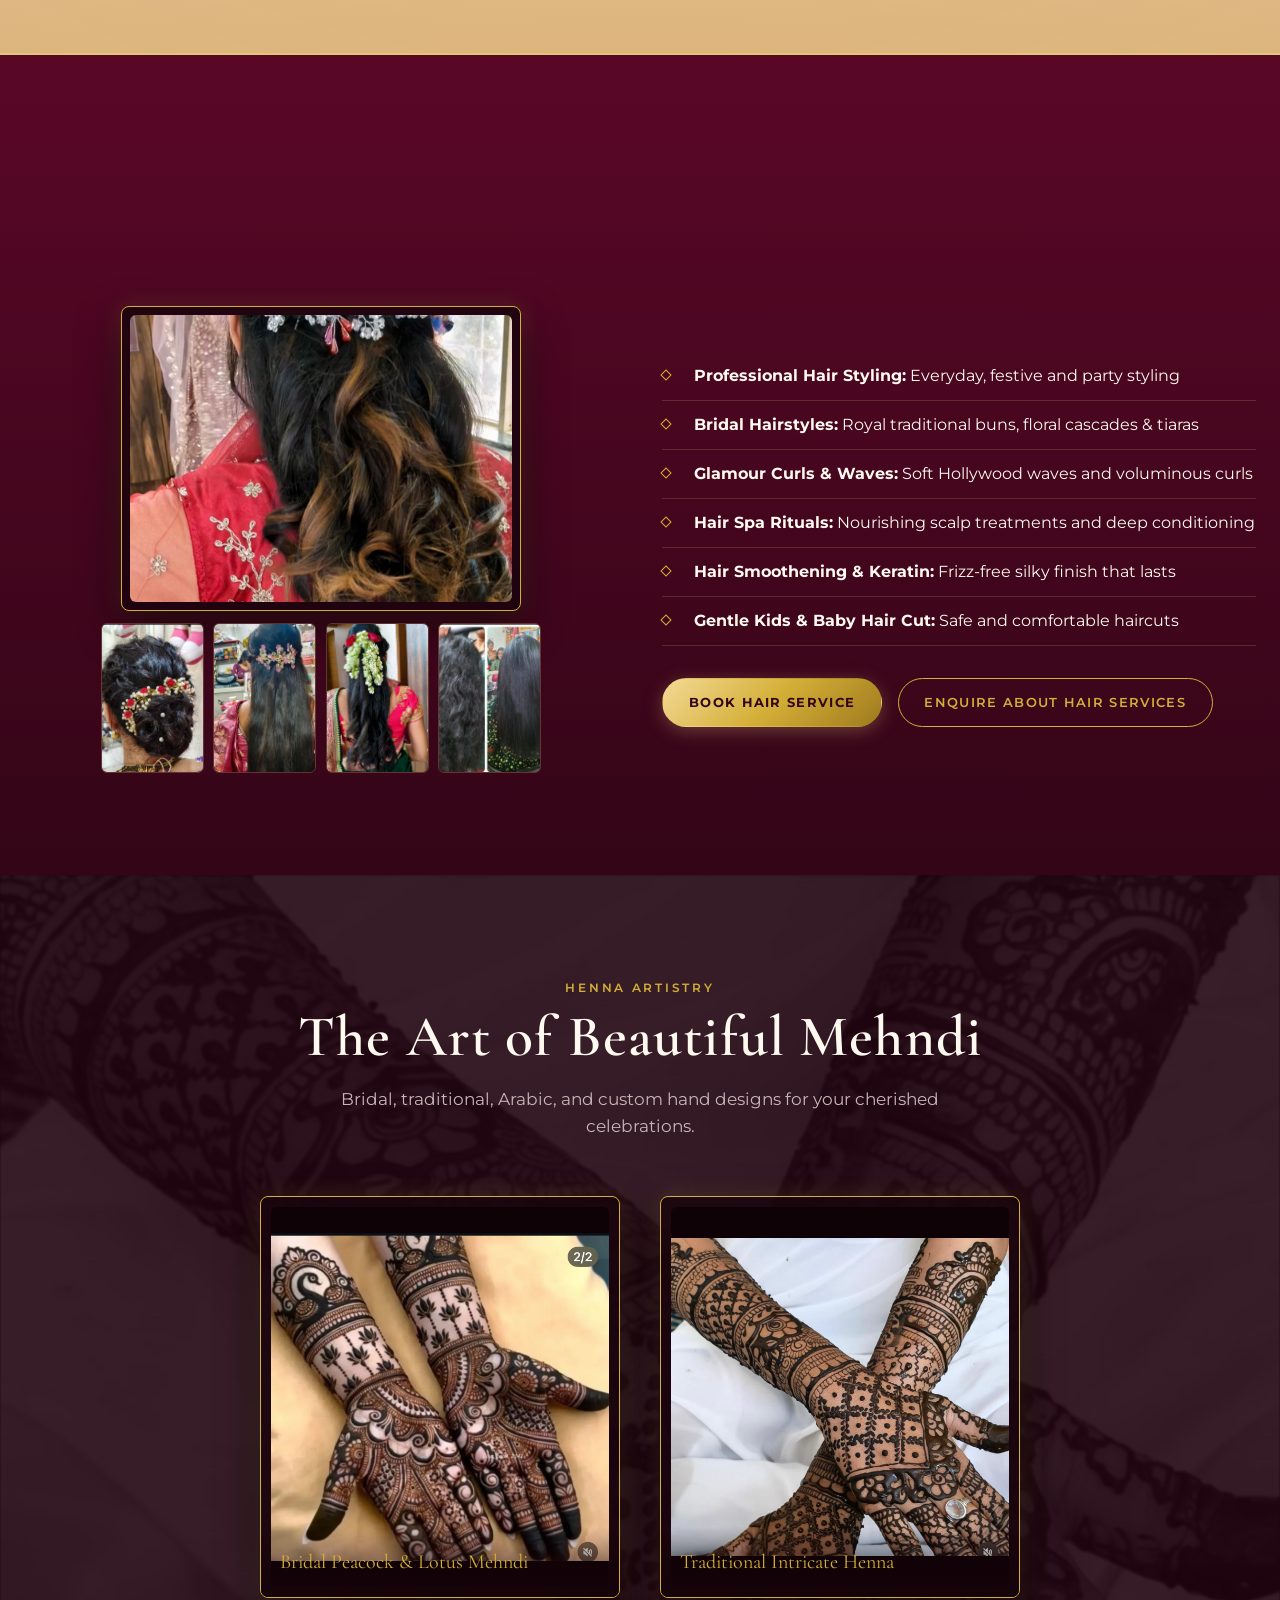
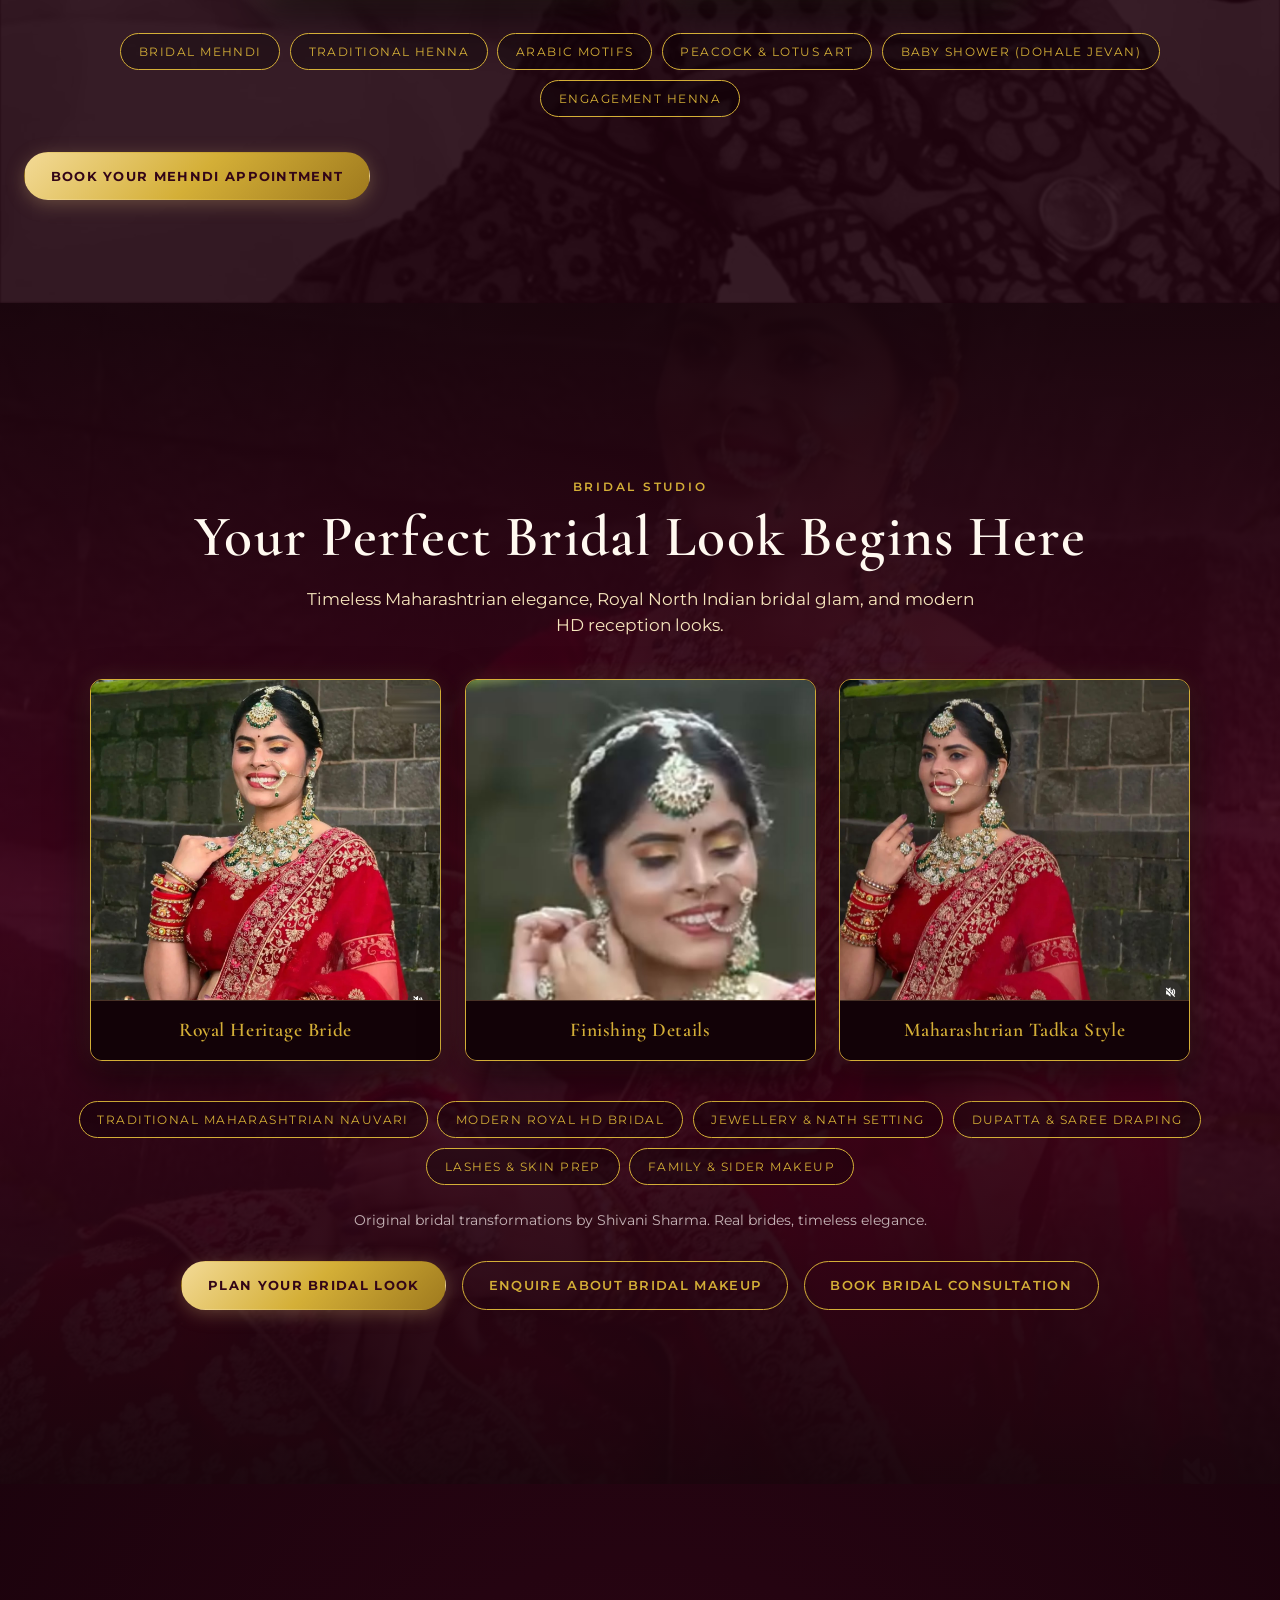
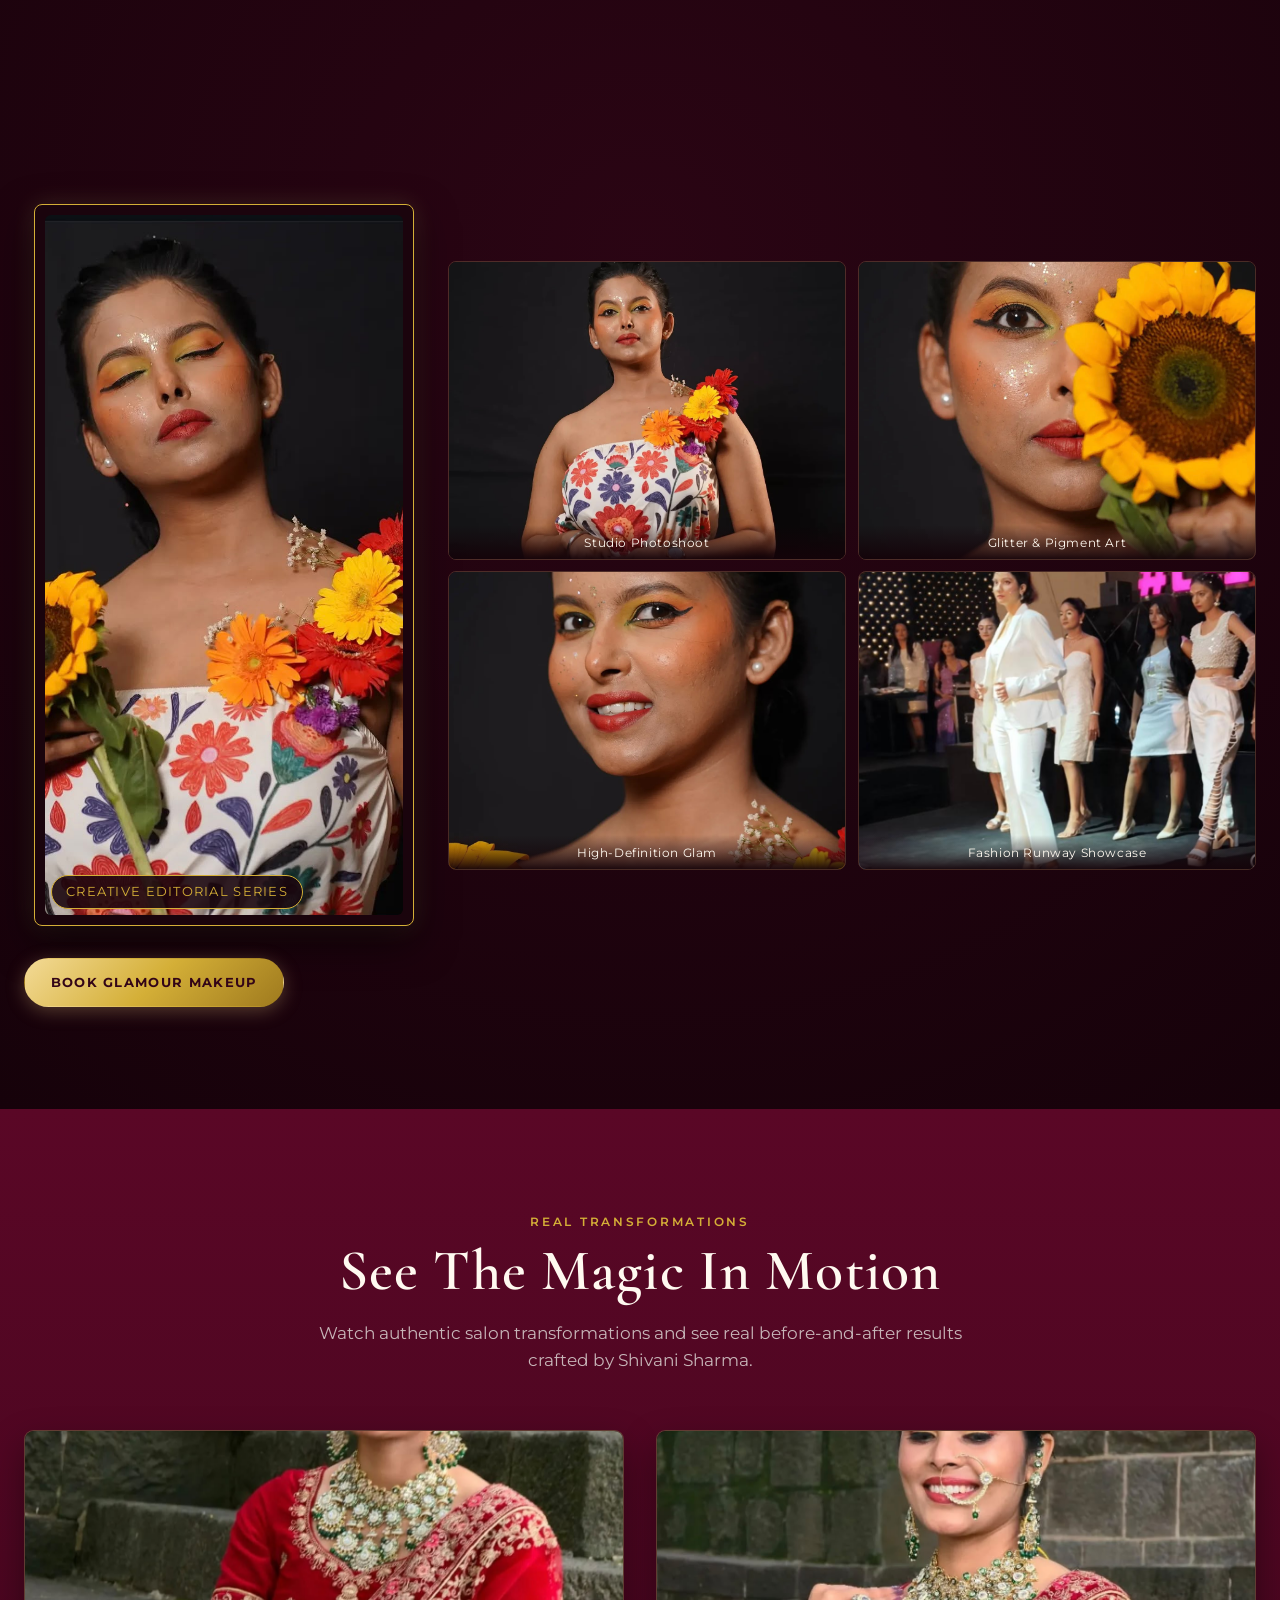
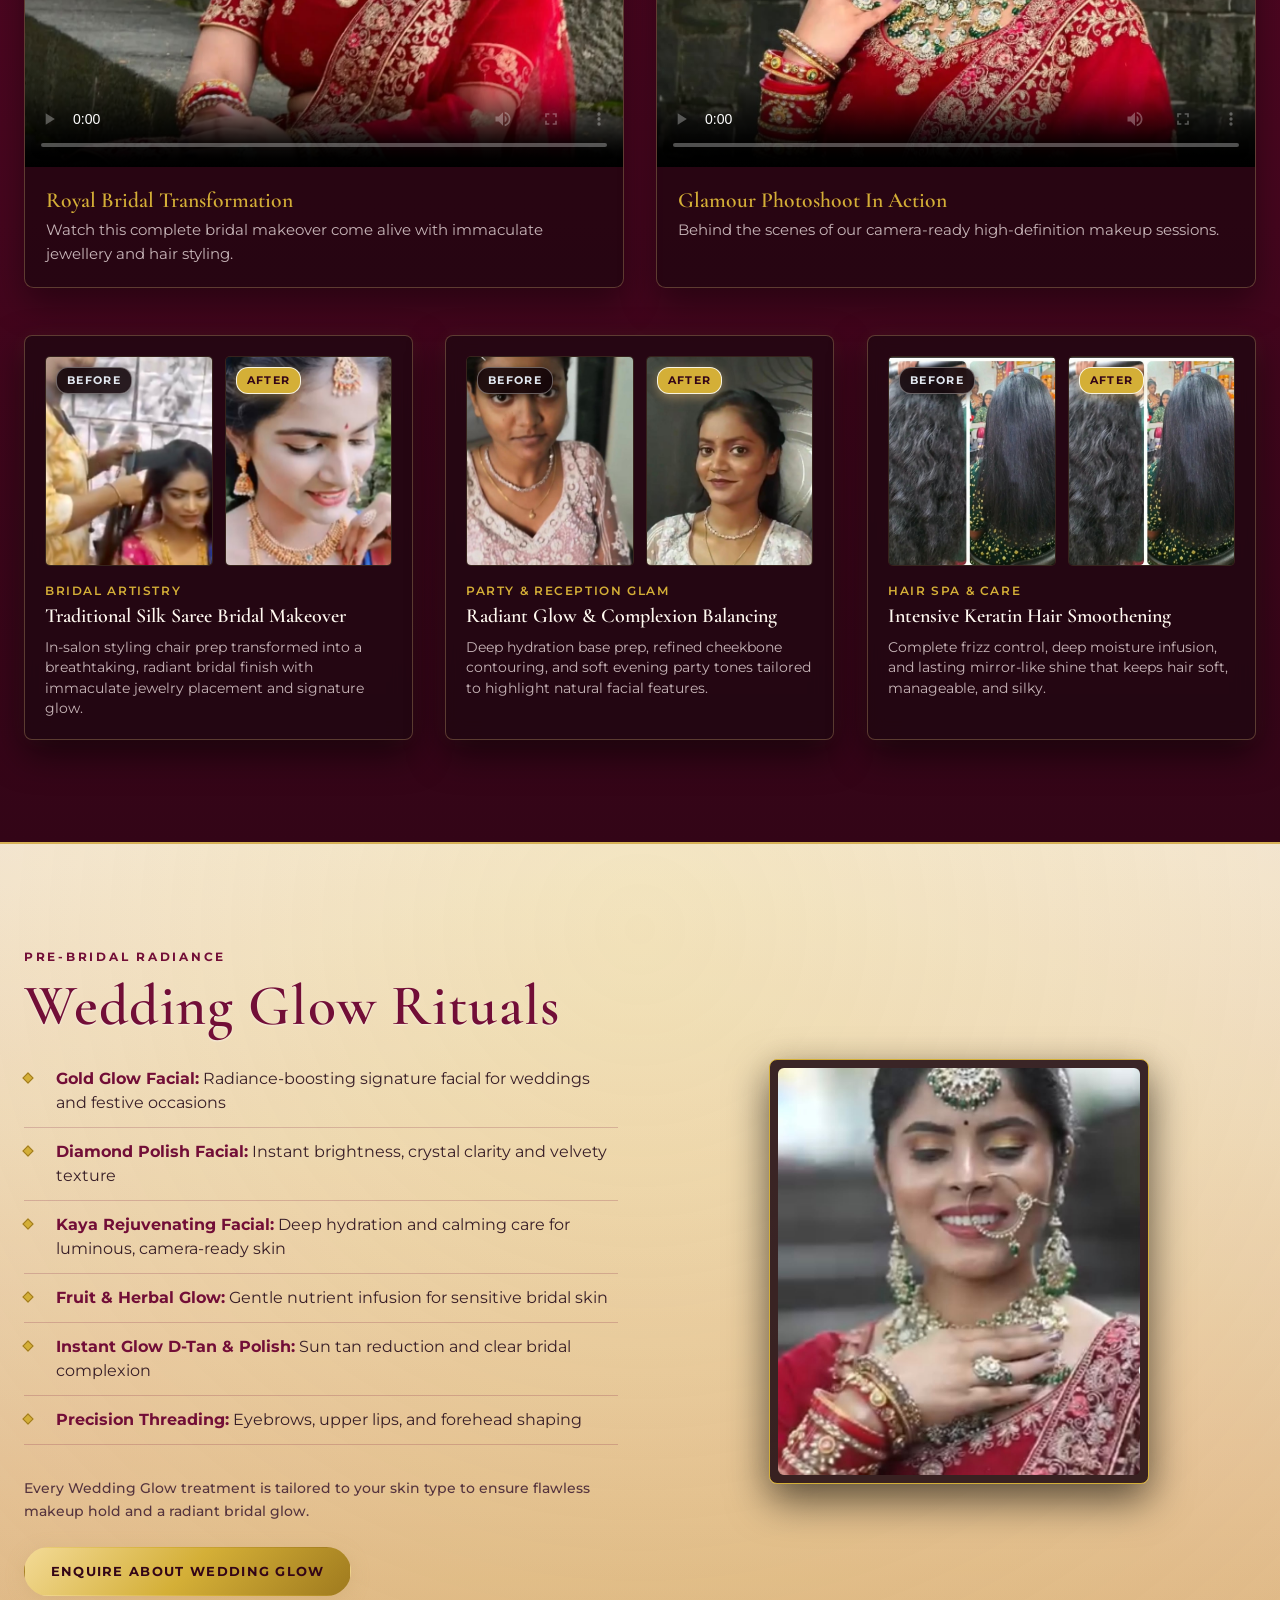
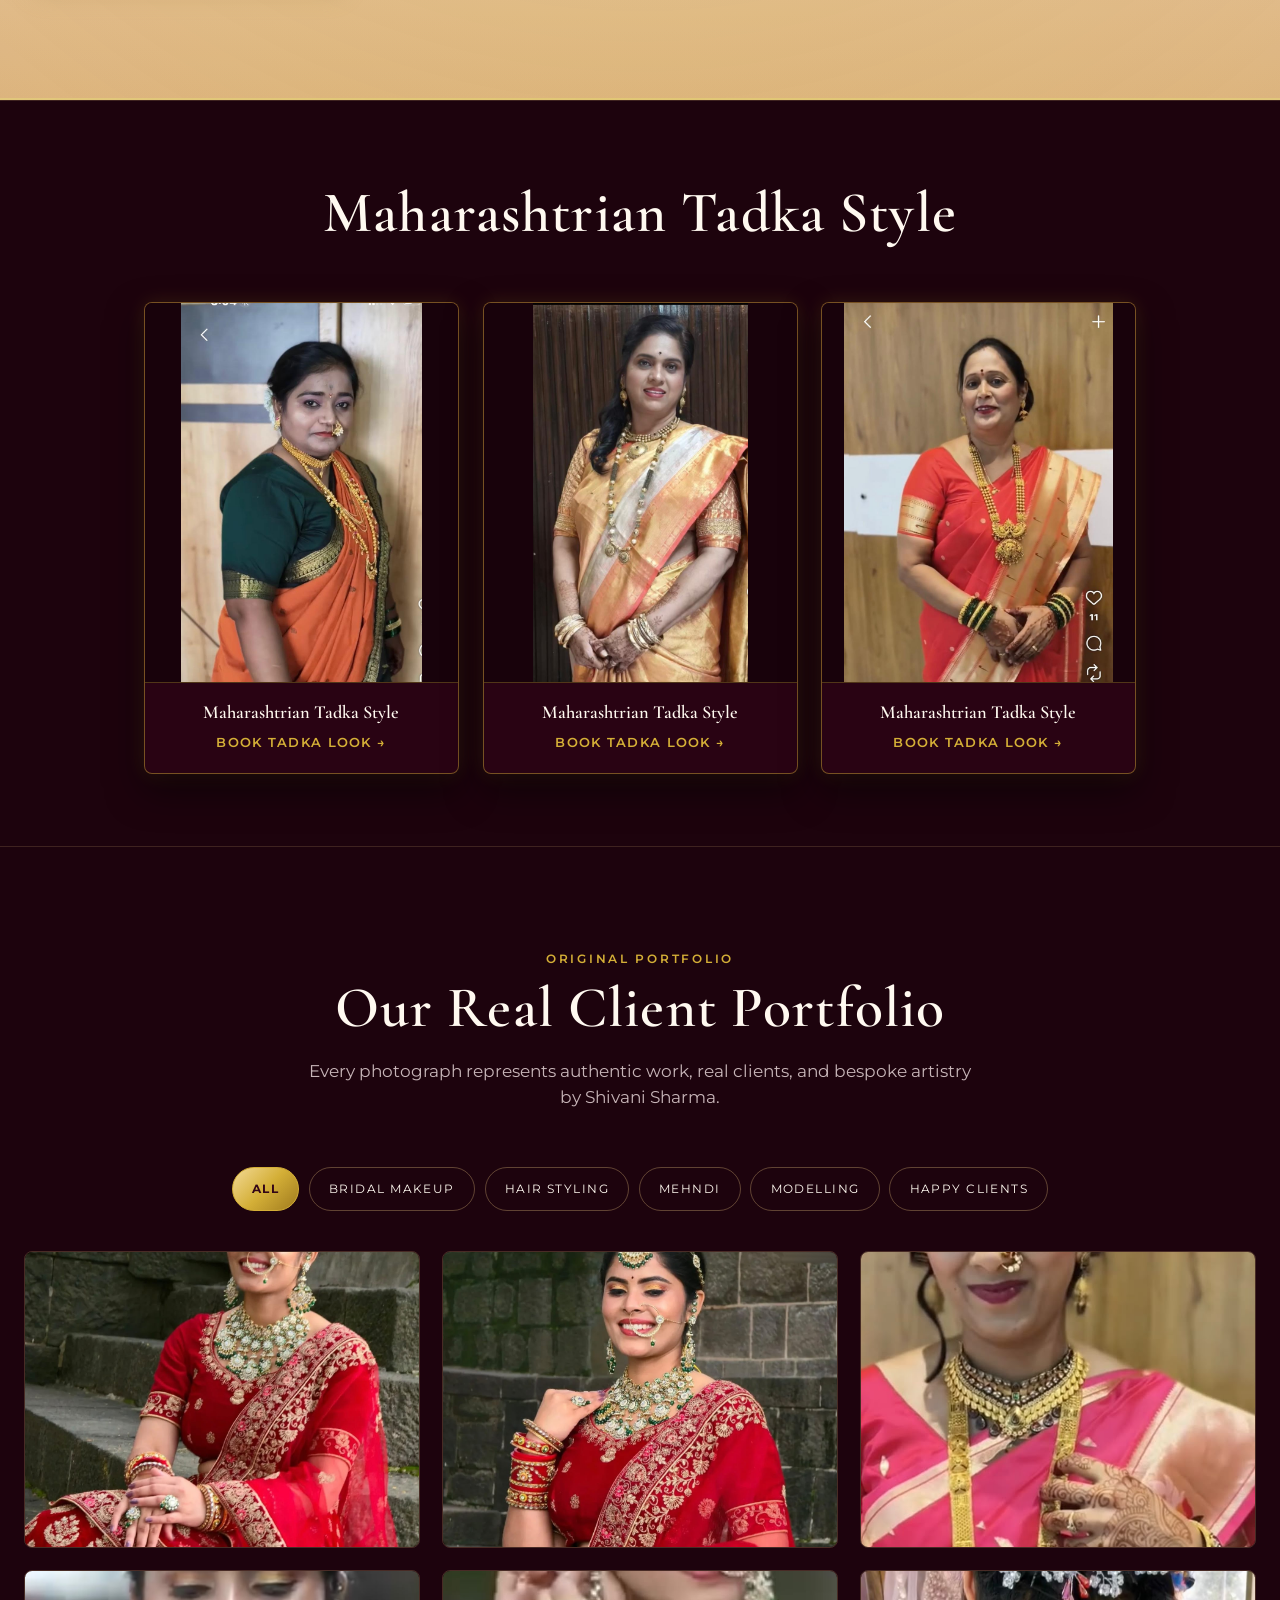
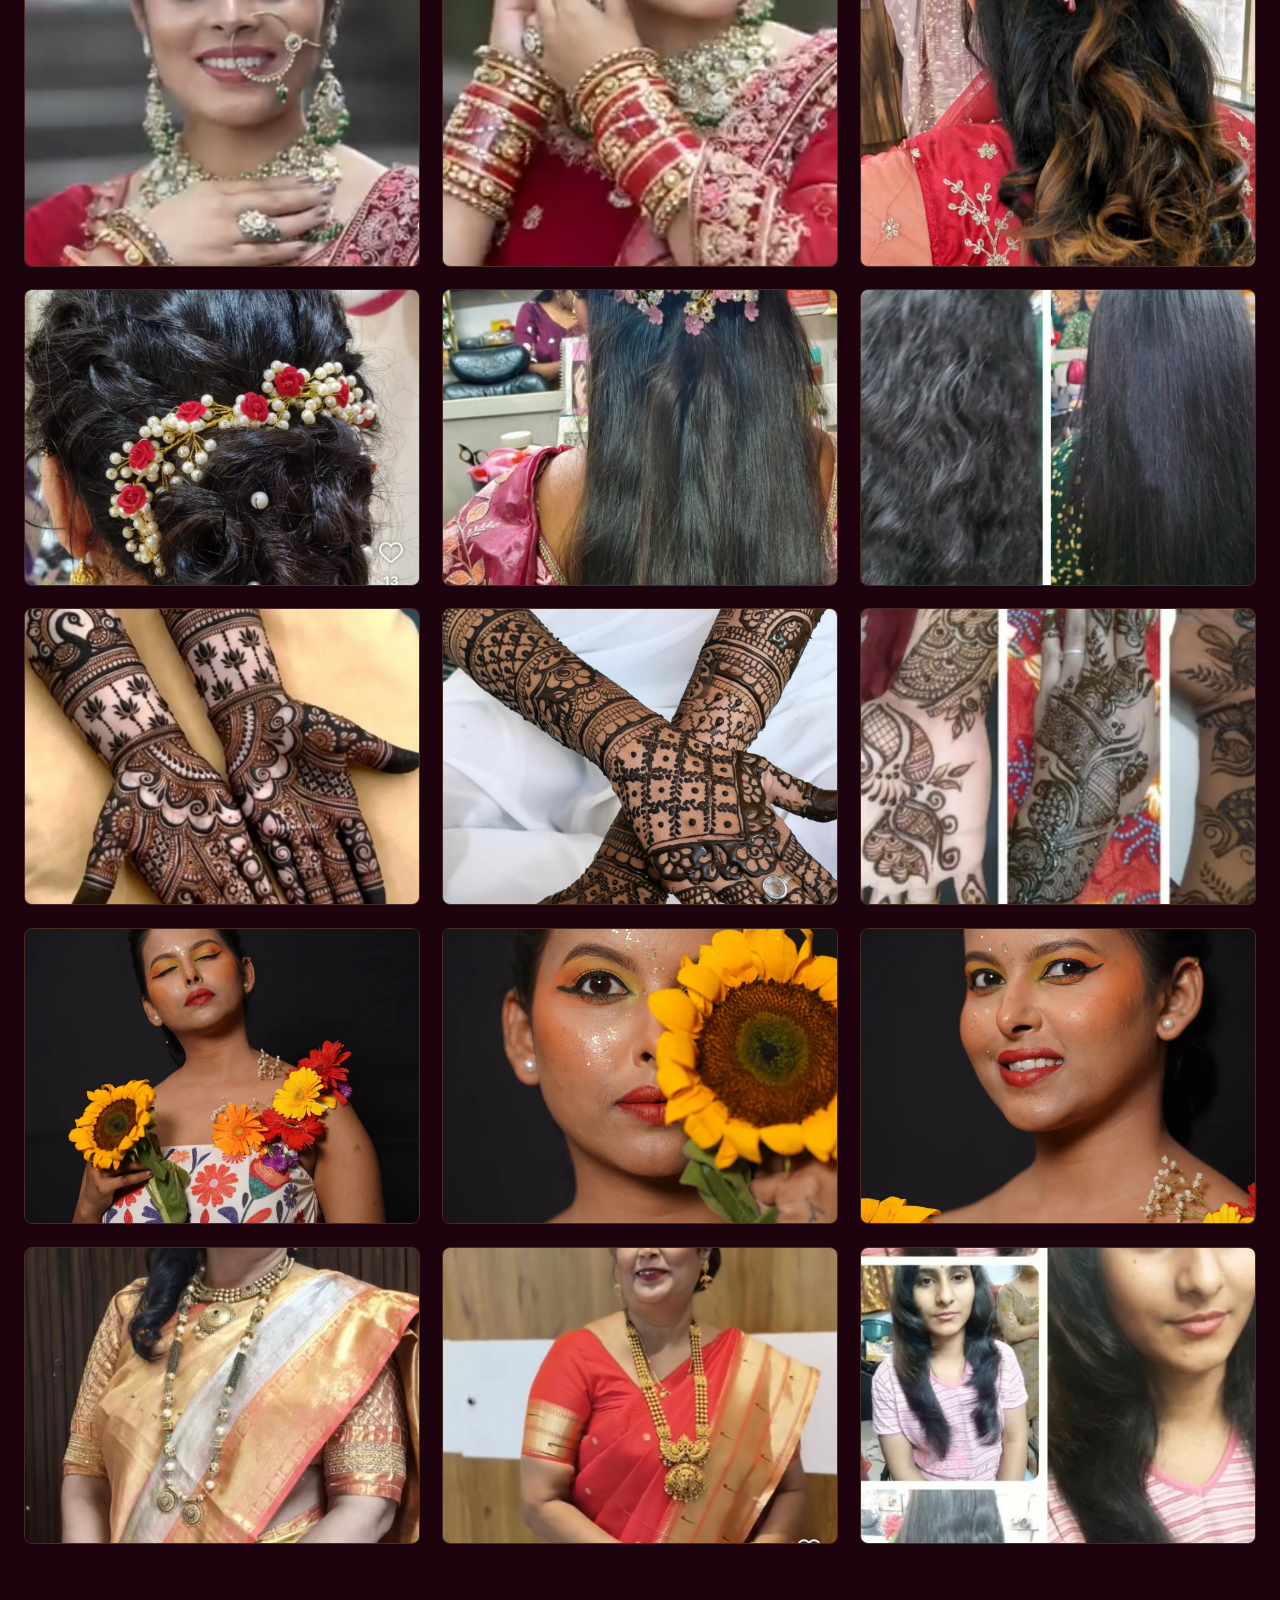
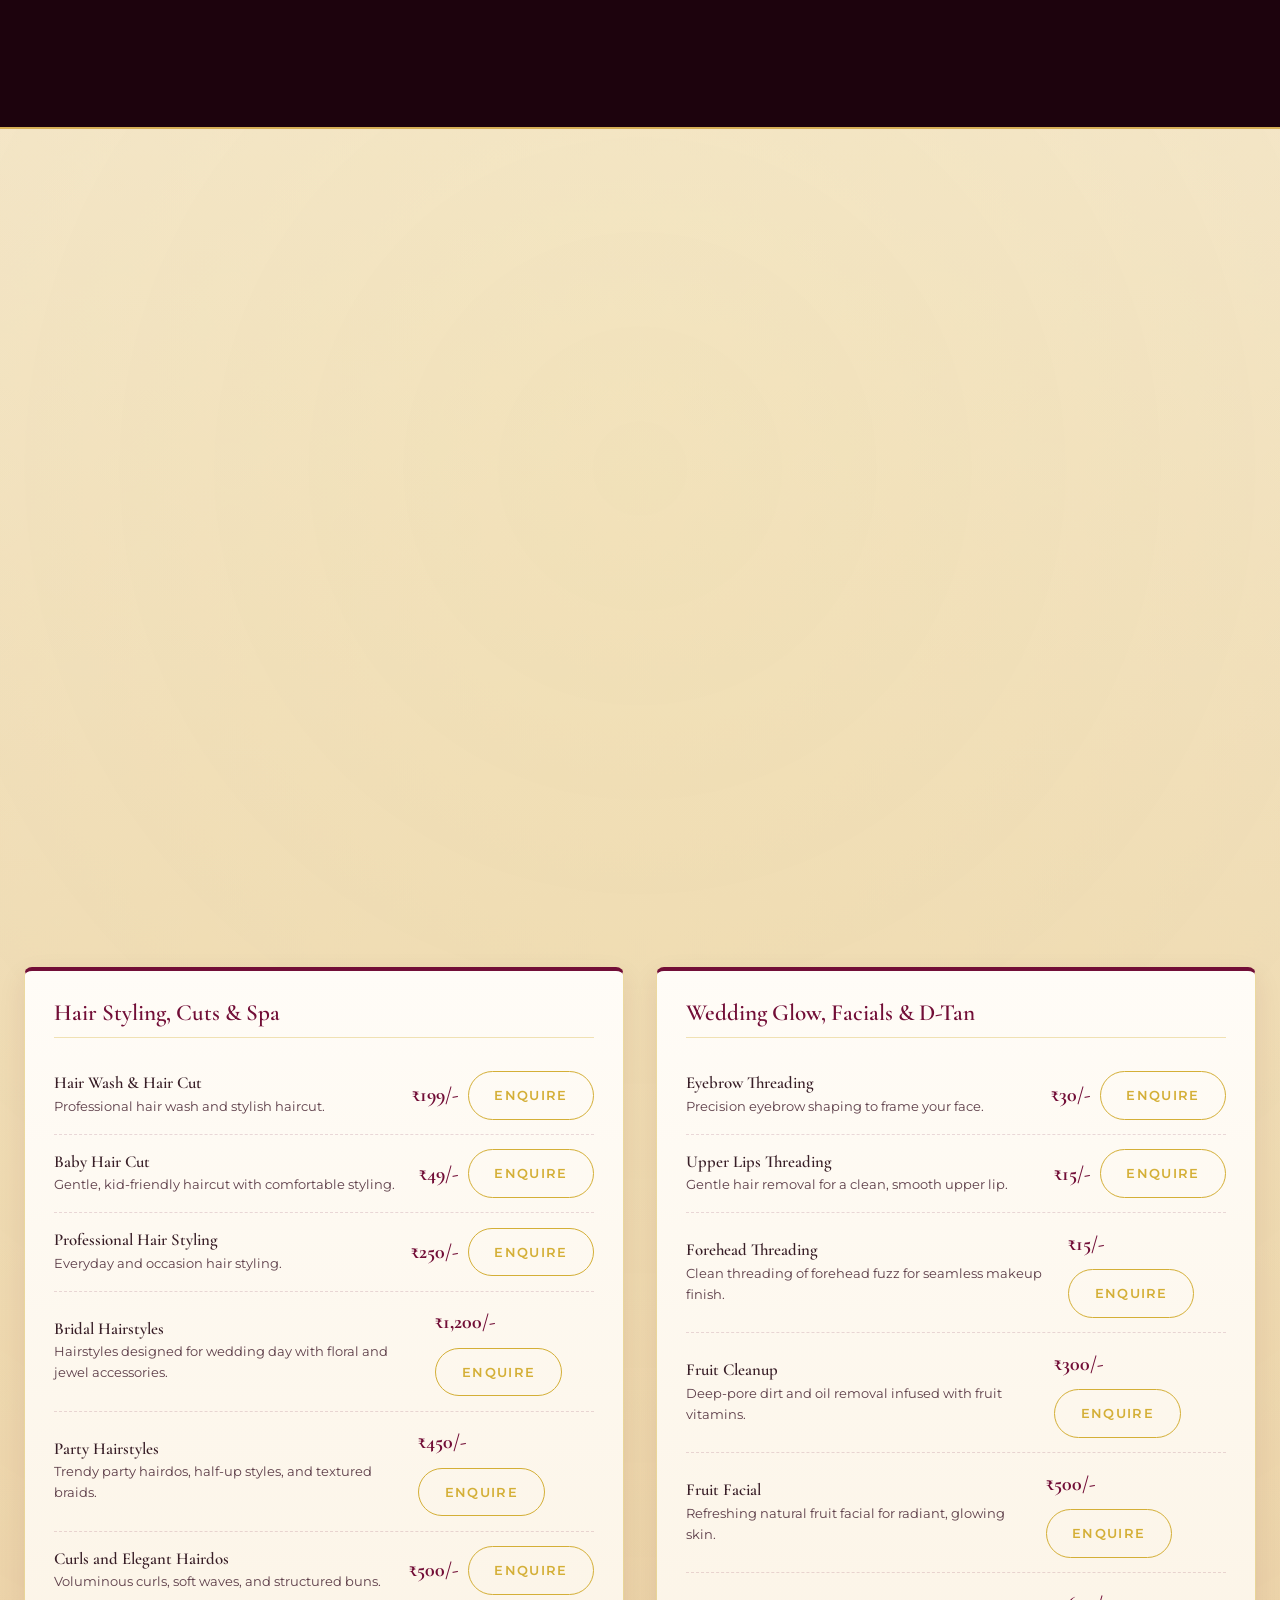
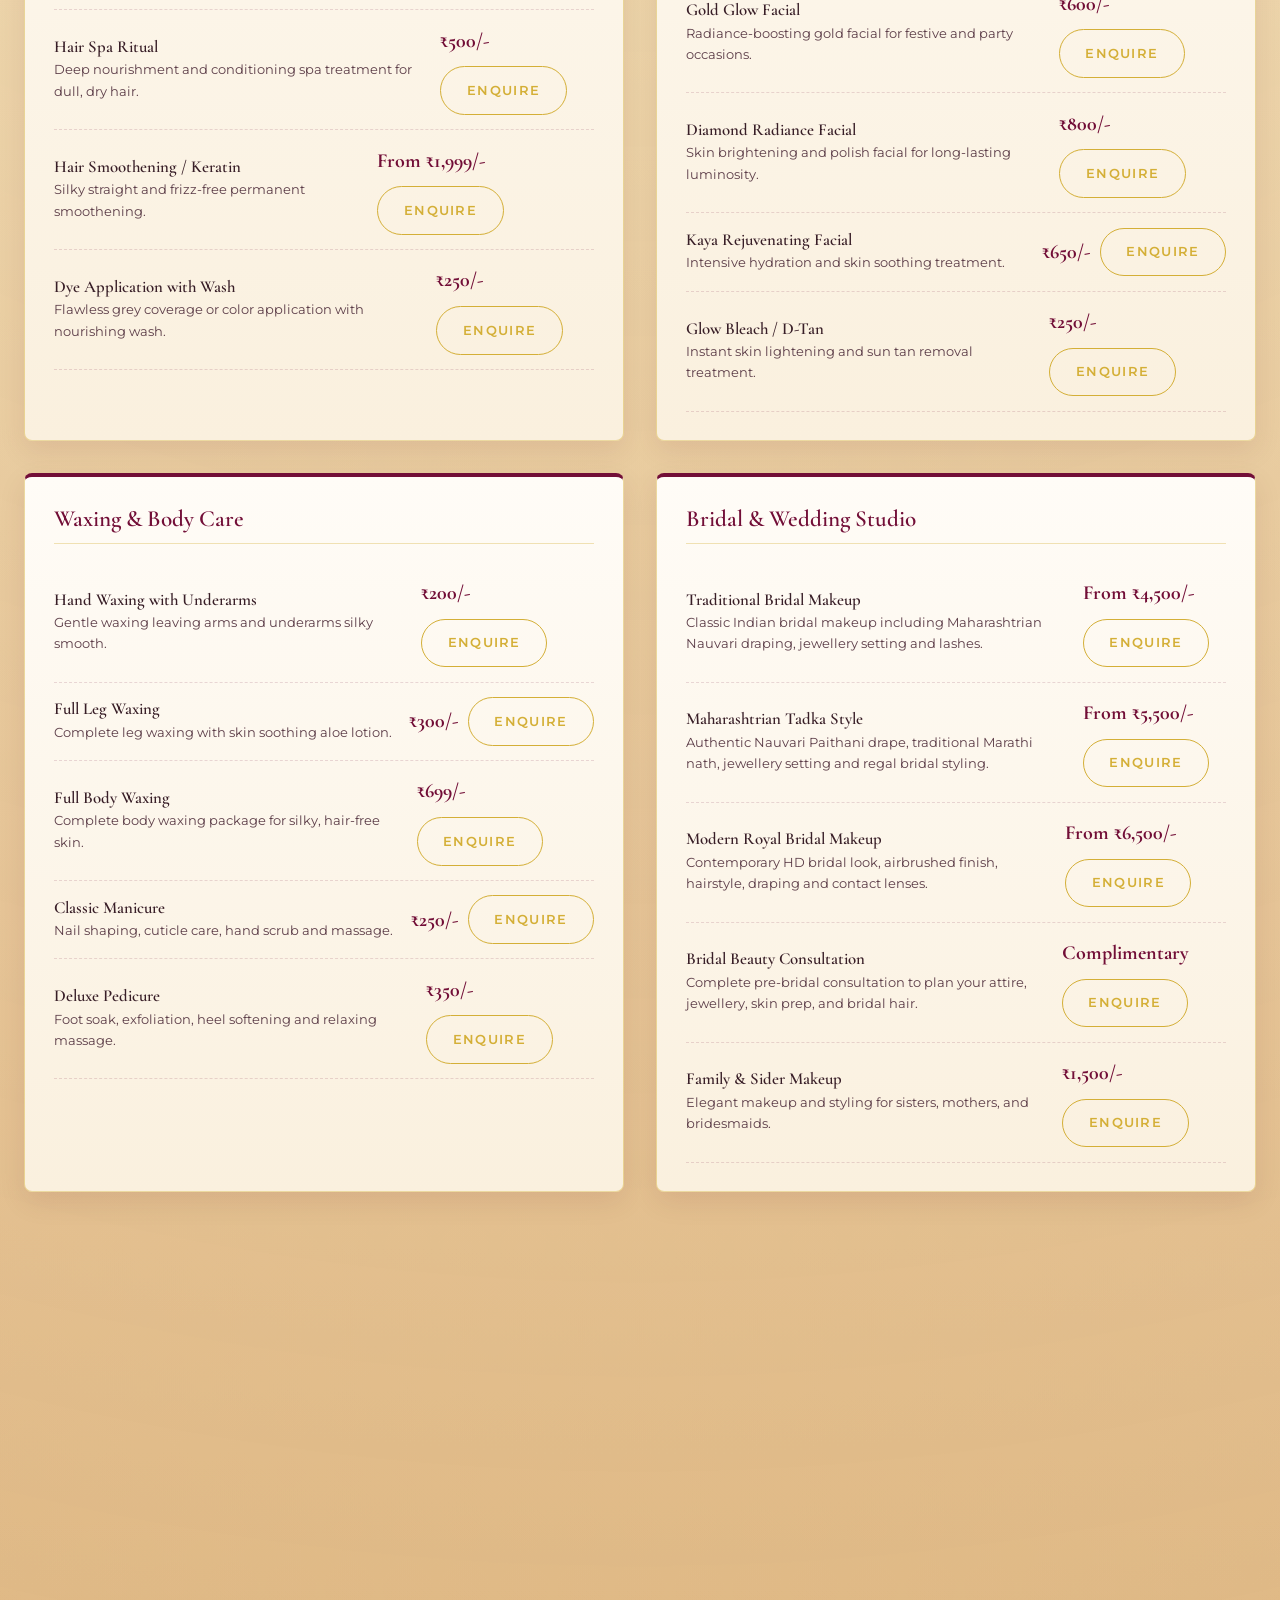
==== commit 9e30dc0b: "feat: add Anjali AI voice assistant floating box opposite WhatsApp with Dograh WebRTC integration" ====
--- a/index.html
+++ b/index.html
@@ -779,6 +779,7 @@
           <h2 id="bookTitle" class="section-title">Book Your Beauty Appointment</h2>
           <p class="lead">Your beauty transformation starts here. Tell us what you need and we will confirm availability on WhatsApp.</p>
         </header>
+
         <form id="bookingForm" class="form-card reveal" novalidate>
           <p class="form-note">A submitted request will prepare a pre-filled WhatsApp message for Shivani to confirm availability with you.</p>
           <div class="form-grid">
@@ -852,6 +853,8 @@
           </div>
           <div id="bkResult" class="result" role="status" aria-live="polite" hidden></div>
         </form>
+        
+
       </div>
     </section>
 
@@ -1141,13 +1144,42 @@
     </div>
   </footer>
 
-  <!-- ============ FLOATING WHATSAPP BUTTON WITH PULSE ANIMATION ============ -->
+  <!-- ============ FLOATING WHATSAPP BUTTON (BOTTOM-RIGHT) ============ -->
   <a href="https://wa.me/919579199431?text=Hello%20Shivani%2C%20I%20would%20like%20to%20enquire%20about%20your%20services." class="fab-whatsapp" target="_blank" rel="noopener" aria-label="Chat on WhatsApp">
     <div class="fab-pulse-ring"></div>
     <div class="fab-pulse-ring delay"></div>
     <svg viewBox="0 0 24 24" aria-hidden="true" focusable="false"><path fill="currentColor" d="M12 2a10 10 0 0 0-8.6 15.1L2 22l5-1.3A10 10 0 1 0 12 2zm0 18.2a8.2 8.2 0 0 1-4.2-1.2l-.3-.2-3 .8.8-2.9-.2-.3A8.2 8.2 0 1 1 12 20.2zm4.5-6.1c-.2-.1-1.3-.7-1.5-.7s-.4-.1-.5.1-.6.7-.7.9-.3.2-.5.1a6.7 6.7 0 0 1-3.3-2.9c-.3-.4.2-.4.6-1.3.1-.2 0-.3 0-.5l-.7-1.6c-.2-.4-.4-.4-.5-.4h-.5a.9.9 0 0 0-.6.3 2.7 2.7 0 0 0-.9 2 4.7 4.7 0 0 0 1 2.5 10.7 10.7 0 0 0 4.1 3.6c1.5.7 2.1.7 2.9.6a2.5 2.5 0 0 0 1.6-1.1 2 2 0 0 0 .1-1.1c0-.1-.2-.2-.4-.3z"/></svg>
   </a>
 
+  <!-- ============ FLOATING AI VOICE ASSISTANT BOX (OPPOSITE OF WHATSAPP - BOTTOM-LEFT) ============ -->
+  <div class="fab-anjali-box" id="fabAnjaliBox" aria-label="Anjali - AI Voice Assistant">
+    <div class="fab-anjali-header">
+      <svg viewBox="0 0 24 24" width="22" height="22" fill="currentColor" class="female-avatar-icon" aria-hidden="true">
+        <path d="M12 2C8.686 2 6 4.686 6 8c0 2.21 1.2 4.14 2.97 5.17C5.97 14.54 4 17.5 4 21h2c0-3.314 2.686-6 6-6s6 2.686 6 6h2c0-3.5-1.97-6.46-4.97-7.83C16.8 12.14 18 10.21 18 8c0-3.314-2.686-6-6-6zm0 2c2.21 0 4 1.79 4 4 0 .63-.15 1.22-.41 1.75C14.73 9.28 13.5 9 12 9s-2.73.28-3.59.75C8.15 9.22 8 8.63 8 8c0-2.21 1.79-4 4-4z"/>
+      </svg>
+      <span class="fab-anjali-title">Anjali &ndash; AI Voice Assistant</span>
+    </div>
+    <!-- Dograh Inline Container: Dograh renders inside this container -->
+    <div id="dograh-inline-container">
+      <div class="dograh-inline-status">
+        <div class="dograh-inline-status-icon">
+          <svg viewBox="0 0 24 24" fill="none" stroke="currentColor" stroke-width="2" width="36" height="36" style="margin:0 auto;display:block;">
+            <path d="M12 2a3 3 0 0 0-3 3v7a3 3 0 0 0 6 0V5a3 3 0 0 0-3-3z"/>
+            <path d="M19 10v2a7 7 0 0 1-14 0v-2"/>
+            <line x1="12" y1="19" x2="12" y2="23"/>
+            <line x1="8" y1="23" x2="16" y2="23"/>
+          </svg>
+        </div>
+        <p class="dograh-inline-status-text">Speak with Anjali</p>
+        <p class="dograh-inline-status-subtext">Click below to start voice call</p>
+        <div class="dograh-inline-button-container">
+          <button class="dograh-inline-btn dograh-inline-btn-start" id="dograh-inline-start-btn" onclick="startAnjaliVoiceCall()">
+            Talk to Agent
+          </button>
+        </div>
+      </div>
+    </div>
+  </div>
 
   <!-- ============ LIGHTBOX VIEWER ============ -->
   <dialog id="lightbox" class="lightbox" aria-label="Image viewer">
@@ -1161,8 +1193,23 @@
   <script src="js/supabase-config.js"></script>
   <script src="js/services-data.js"></script>
   <script src="js/script.js" defer></script>
-
-  <!-- Dograh Voice AI Widget -->
+  <script>
+    function startAnjaliVoiceCall() {
+      if (window.DograhWidget && typeof window.DograhWidget.start === 'function') {
+        window.DograhWidget.start();
+      } else {
+        var pollTimer = setInterval(function() {
+          if (window.DograhWidget && typeof window.DograhWidget.start === 'function') {
+            clearInterval(pollTimer);
+            window.DograhWidget.start();
+          }
+        }, 200);
+        setTimeout(function() { clearInterval(pollTimer); }, 5000);
+      }
+    }
+  </script>
+
+<!-- Dograh Voice AI Widget -->
   <script>
     (function(d, s, id) {
       var js, fjs = d.getElementsByTagName(s)[0];
--- a/css/style.css
+++ b/css/style.css
@@ -3514,3 +3514,169 @@
   .tilt { transform: none !important; }
   .sparkle { display: none; }
 }
+
+/* ==========================================================================
+   ANJALI AI VOICE ASSISTANT - FLOATING VOICE BOX (BOTTOM-LEFT, OPPOSITE OF WHATSAPP)
+   ========================================================================== */
+
+.fab-anjali-box {
+  position: fixed;
+  left: 1.8rem;
+  bottom: 1.8rem;
+  z-index: 10000;
+  background: linear-gradient(145deg, rgba(74, 6, 32, 0.96) 0%, rgba(24, 2, 11, 0.98) 100%);
+  border: 1.5px solid var(--gold);
+  border-radius: 16px;
+  padding: 0.85rem 1.1rem;
+  box-shadow: 0 10px 30px rgba(0, 0, 0, 0.6), 0 0 18px rgba(212, 175, 55, 0.35);
+  max-width: 290px;
+  min-width: 230px;
+  backdrop-filter: blur(10px);
+  -webkit-backdrop-filter: blur(10px);
+  transition: transform 0.3s ease, box-shadow 0.3s ease;
+}
+
+.fab-anjali-box:hover {
+  box-shadow: 0 12px 35px rgba(0, 0, 0, 0.75), 0 0 24px rgba(212, 175, 55, 0.5);
+}
+
+.fab-anjali-header {
+  display: flex;
+  align-items: center;
+  gap: 0.6rem;
+  margin-bottom: 0.4rem;
+  padding-bottom: 0.4rem;
+  border-bottom: 1px solid rgba(212, 175, 55, 0.2);
+  color: var(--gold-light);
+}
+
+.fab-anjali-header .female-avatar-icon {
+  color: var(--gold);
+  flex-shrink: 0;
+}
+
+.fab-anjali-title {
+  font-family: var(--sans);
+  font-weight: 600;
+  font-size: 0.92rem;
+  letter-spacing: 0.4px;
+  color: var(--white);
+  white-space: nowrap;
+}
+
+/* Dograh Inline Container inside floating box */
+#dograh-inline-container,
+.dograh-inline-container {
+  min-height: auto !important;
+  padding: 4px 0 !important;
+  display: flex !important;
+  align-items: center !important;
+  justify-content: center !important;
+}
+
+.dograh-inline-status {
+  text-align: center;
+  width: 100%;
+}
+
+.dograh-inline-status-icon {
+  width: 36px !important;
+  height: 36px !important;
+  margin: 0 auto 6px !important;
+  color: var(--gold) !important;
+}
+
+.dograh-inline-status-icon svg {
+  width: 100% !important;
+  height: 100% !important;
+  stroke: var(--gold) !important;
+}
+
+.dograh-inline-status-text {
+  font-size: 0.95rem !important;
+  font-weight: 600 !important;
+  margin: 0 0 2px !important;
+  color: var(--white) !important;
+}
+
+.dograh-inline-status-subtext {
+  font-size: 0.78rem !important;
+  color: var(--gold-light) !important;
+  opacity: 0.85;
+  margin: 0 0 10px !important;
+}
+
+.dograh-inline-button-container {
+  display: flex !important;
+  justify-content: center !important;
+  margin-top: 6px !important;
+}
+
+.dograh-inline-btn {
+  padding: 8px 22px !important;
+  font-size: 0.88rem !important;
+  font-weight: 600 !important;
+  border-radius: 20px !important;
+  border: none !important;
+  cursor: pointer !important;
+  transition: all 0.3s ease !important;
+}
+
+.dograh-inline-btn-start {
+  background: linear-gradient(135deg, var(--gold) 0%, #b38728 100%) !important;
+  color: #1a0209 !important;
+  box-shadow: 0 3px 12px rgba(212, 175, 55, 0.4) !important;
+}
+
+.dograh-inline-btn-start:hover {
+  filter: brightness(1.15) !important;
+  transform: translateY(-2px) !important;
+}
+
+.dograh-inline-btn-end {
+  background: #dc2626 !important;
+  color: #ffffff !important;
+  box-shadow: 0 3px 12px rgba(220, 38, 38, 0.4) !important;
+}
+
+/* Ensure WhatsApp button is locked and completely clear on the bottom-right */
+.fab-whatsapp {
+  position: fixed !important;
+  right: 1.8rem !important;
+  bottom: 1.8rem !important;
+  left: auto !important;
+  z-index: 10001 !important;
+}
+
+@media (max-width: 640px) {
+  .fab-anjali-box {
+    left: 0.8rem;
+    bottom: 0.8rem;
+    max-width: 210px;
+    min-width: 180px;
+    padding: 0.65rem 0.85rem;
+  }
+  .fab-anjali-title {
+    font-size: 0.8rem;
+  }
+  .dograh-inline-status-icon {
+    width: 28px !important;
+    height: 28px !important;
+    margin-bottom: 4px !important;
+  }
+  .dograh-inline-status-text {
+    font-size: 0.85rem !important;
+  }
+  .dograh-inline-status-subtext {
+    font-size: 0.72rem !important;
+    margin-bottom: 6px !important;
+  }
+  .dograh-inline-btn {
+    padding: 6px 16px !important;
+    font-size: 0.8rem !important;
+  }
+  .fab-whatsapp {
+    right: 0.8rem !important;
+    bottom: 0.8rem !important;
+  }
+}
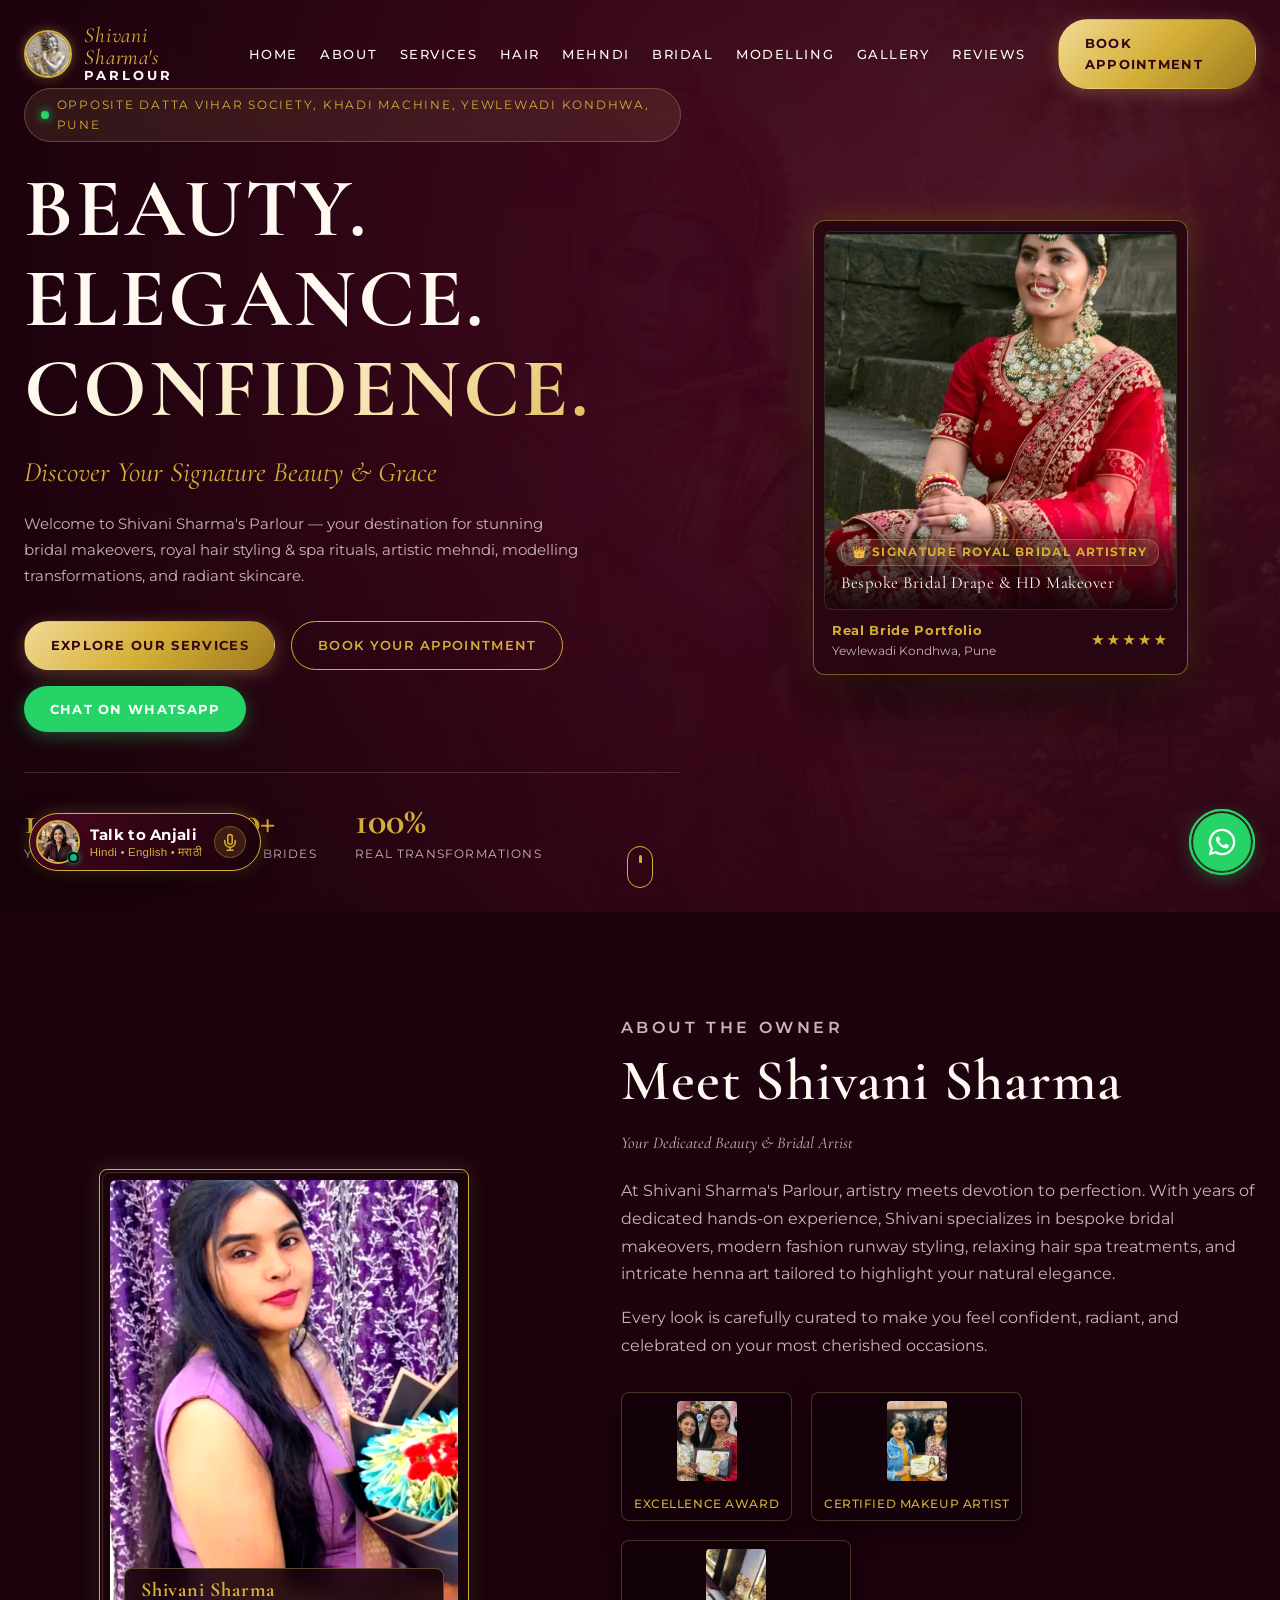
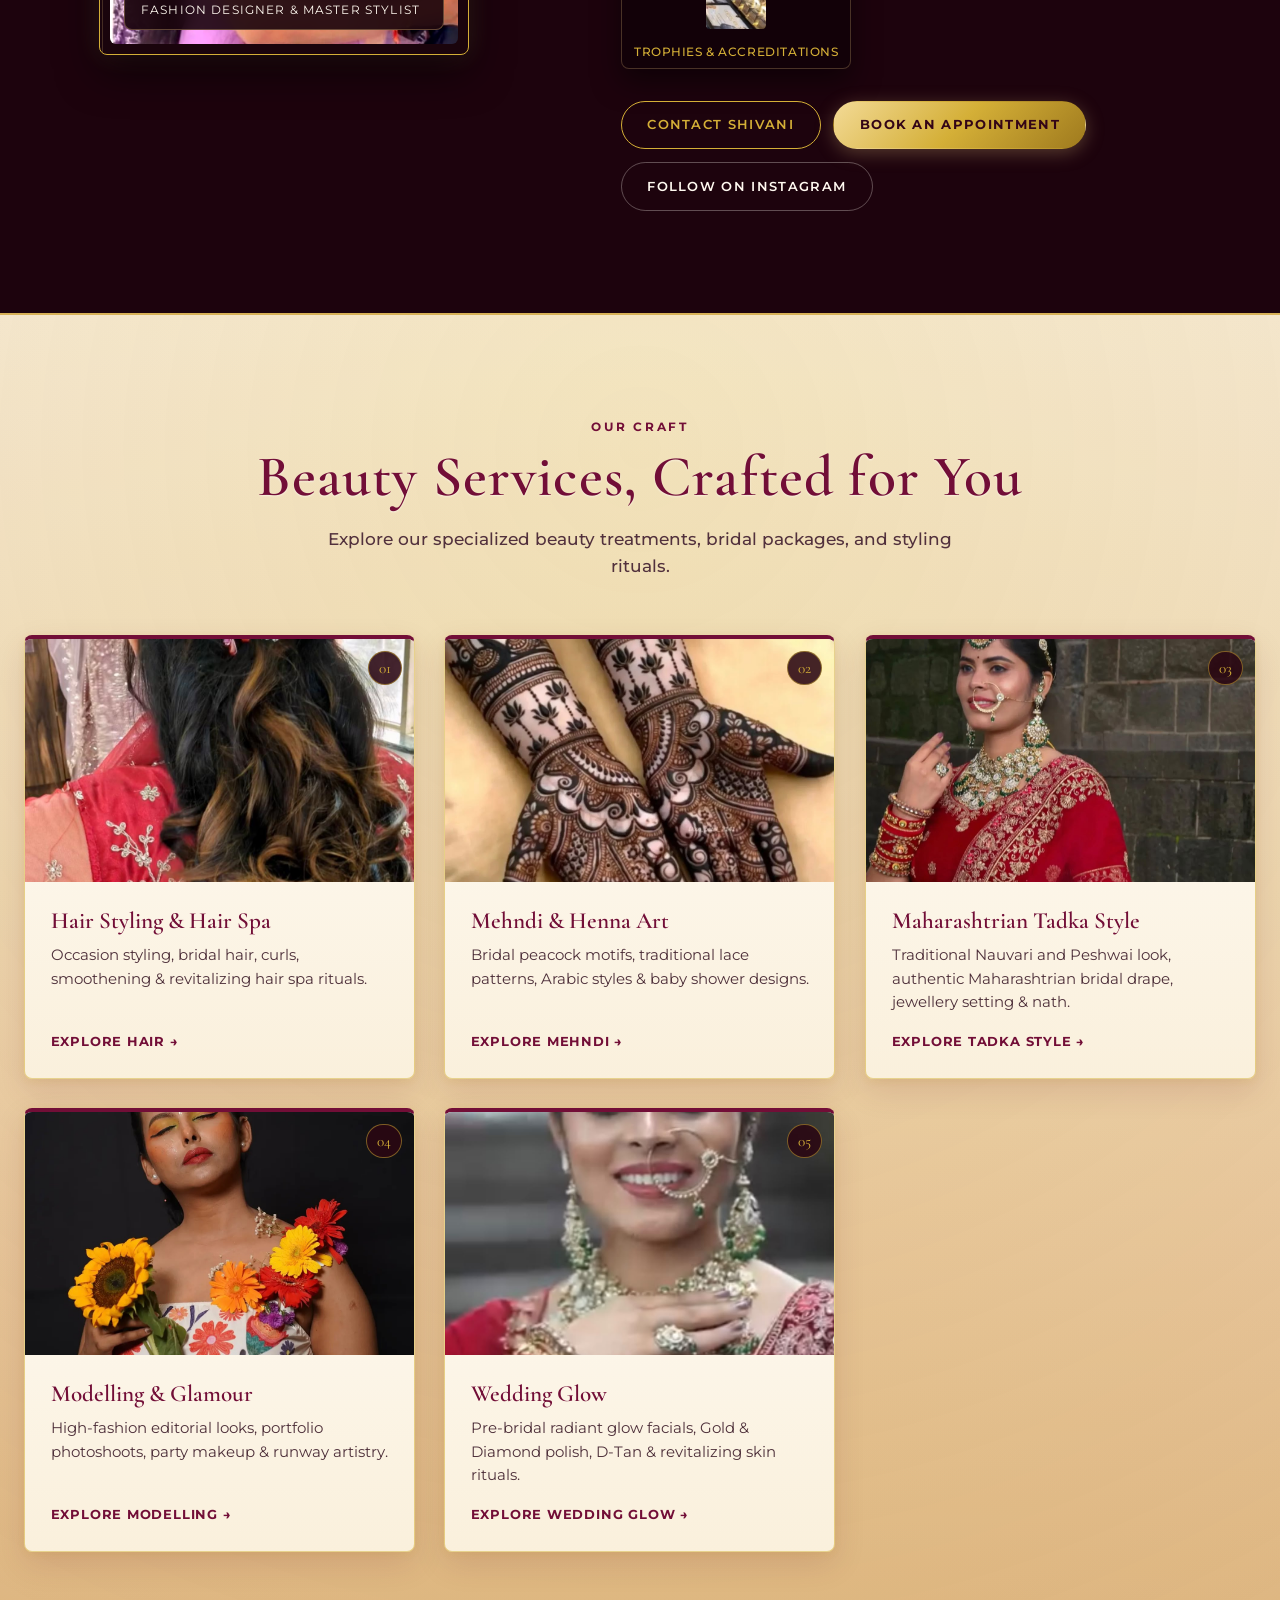
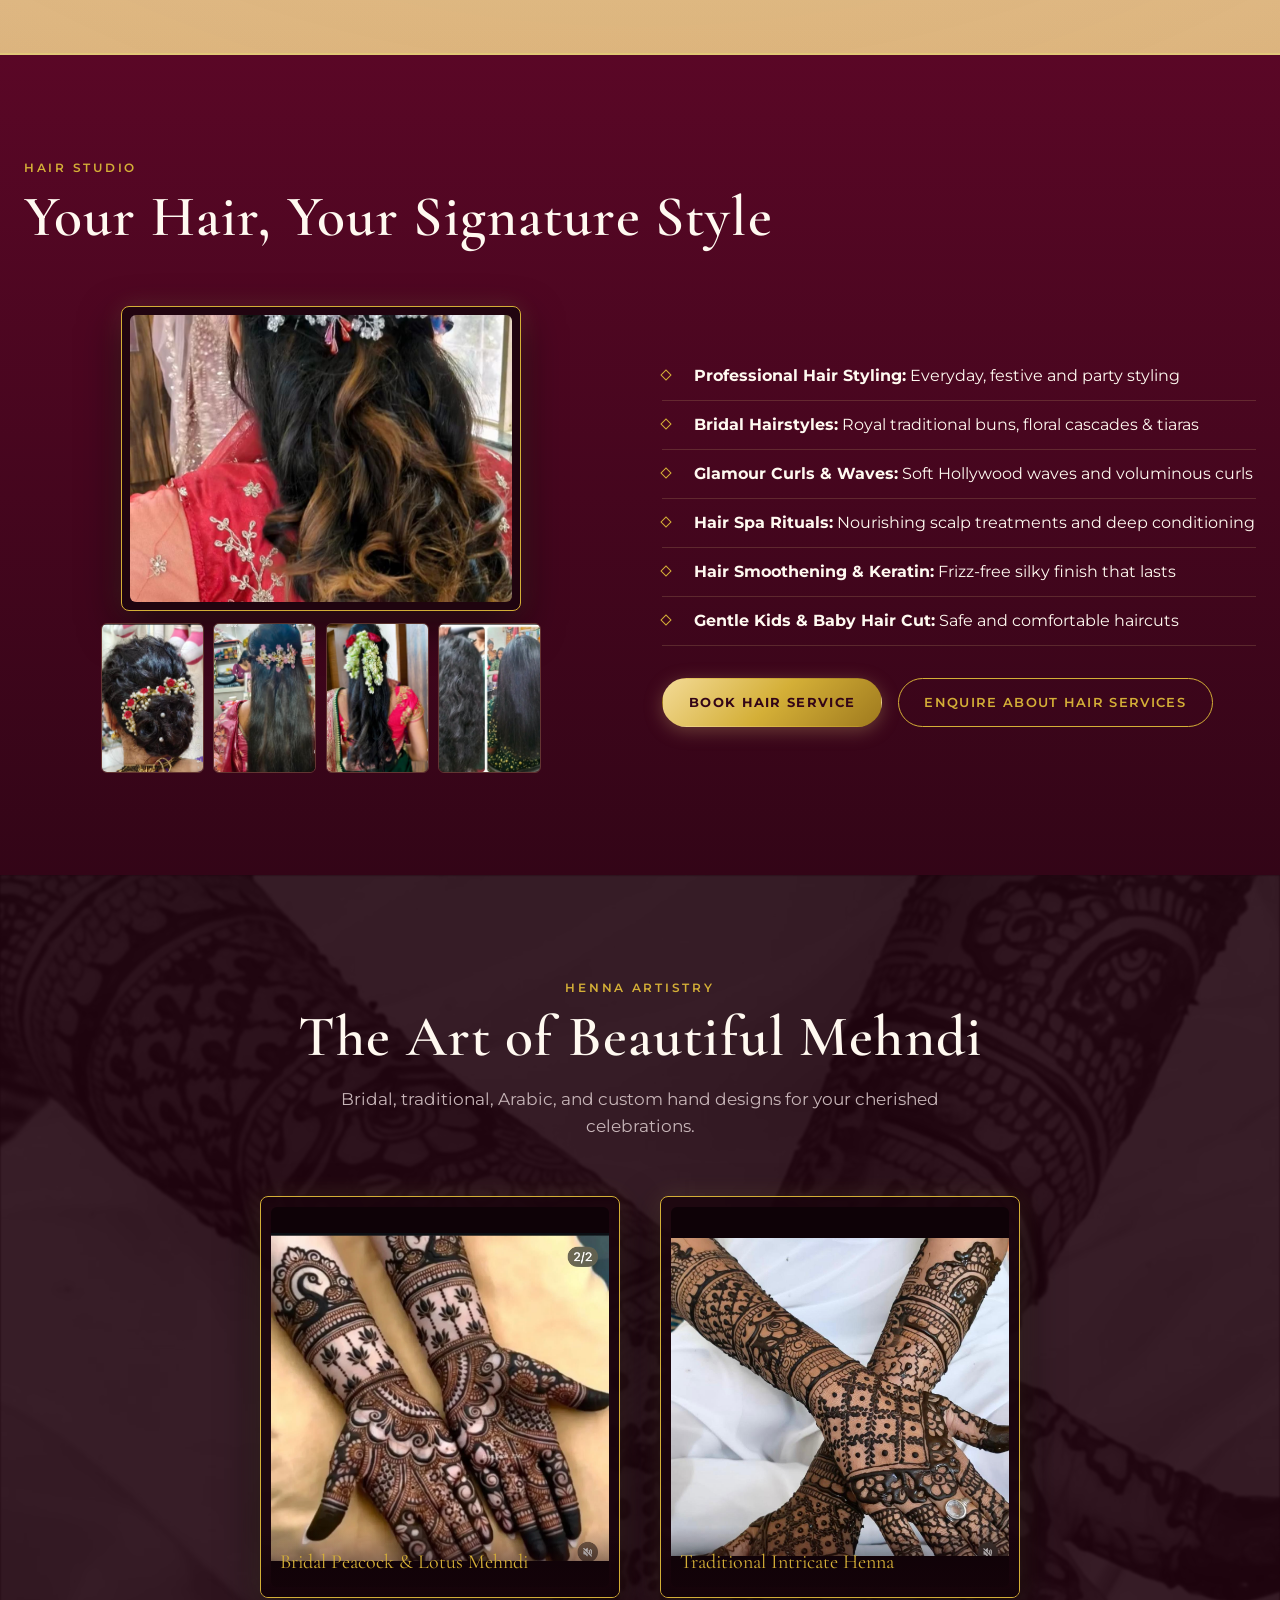
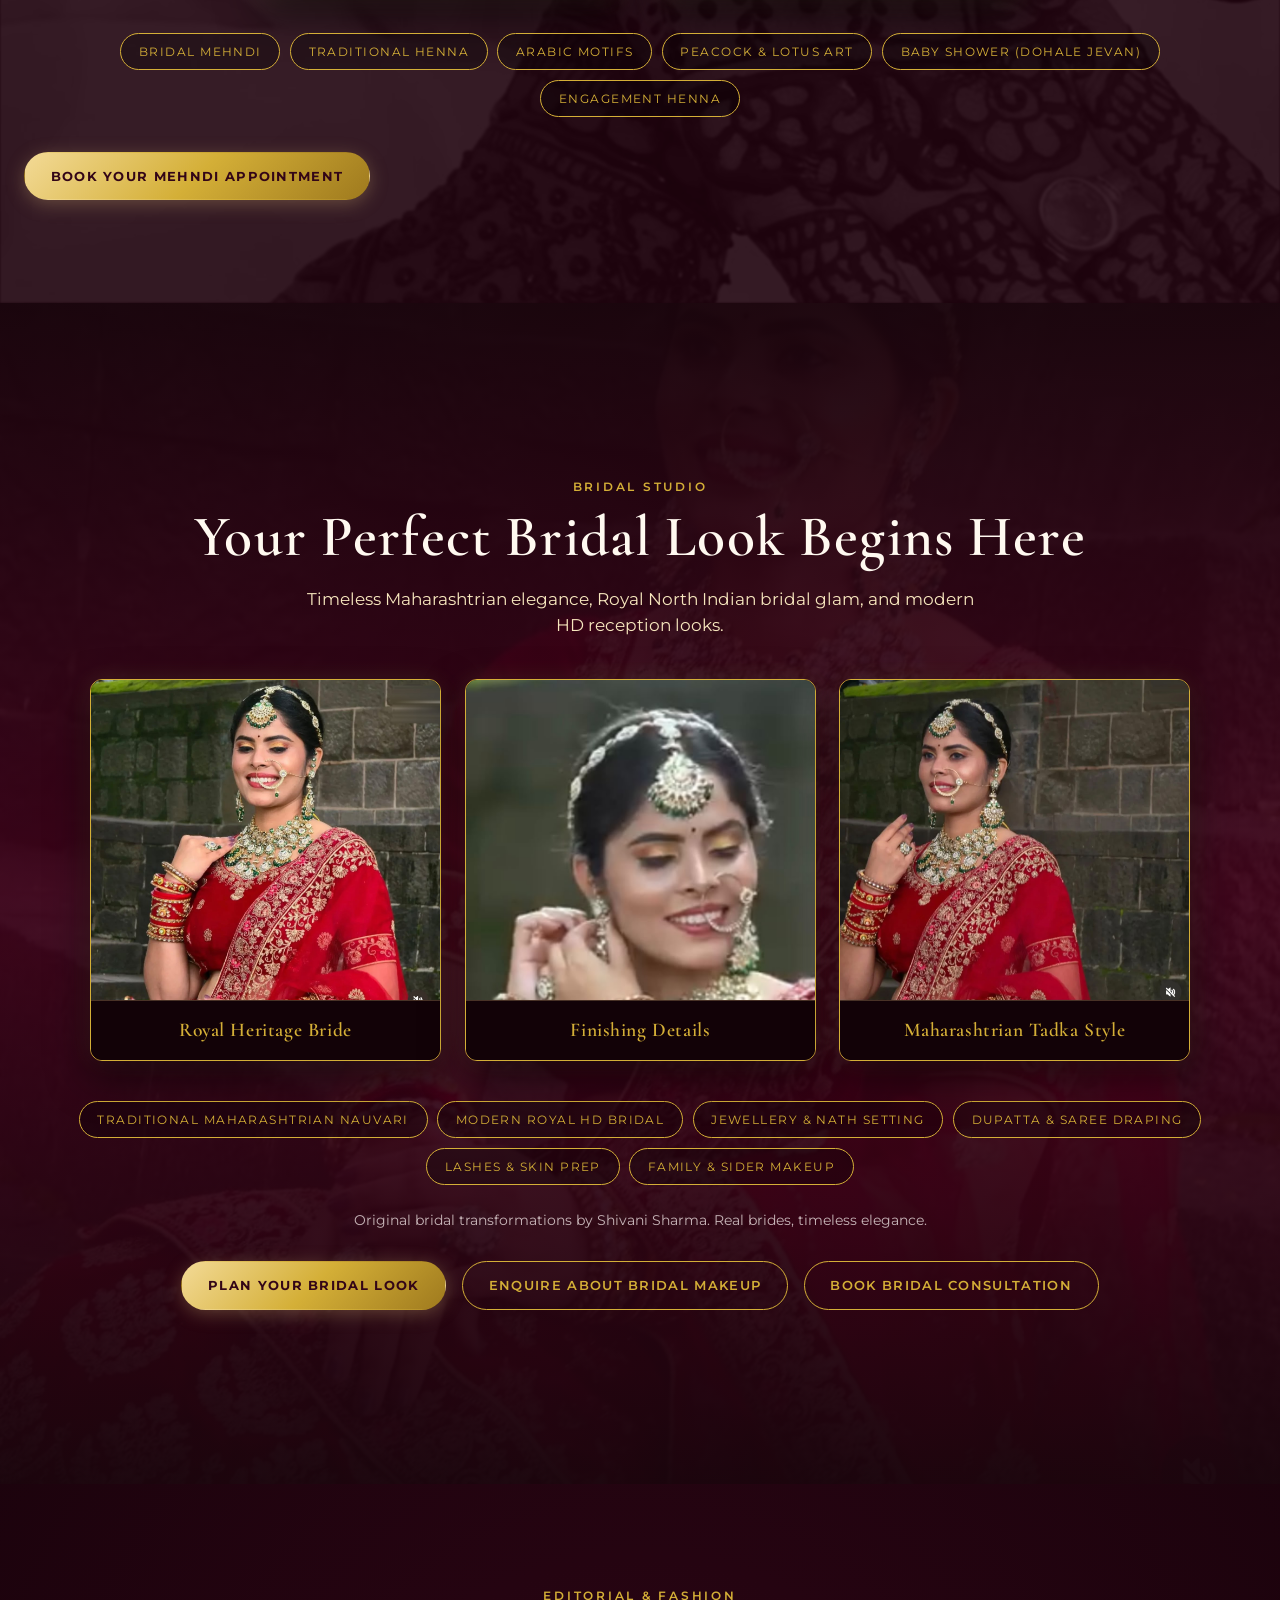
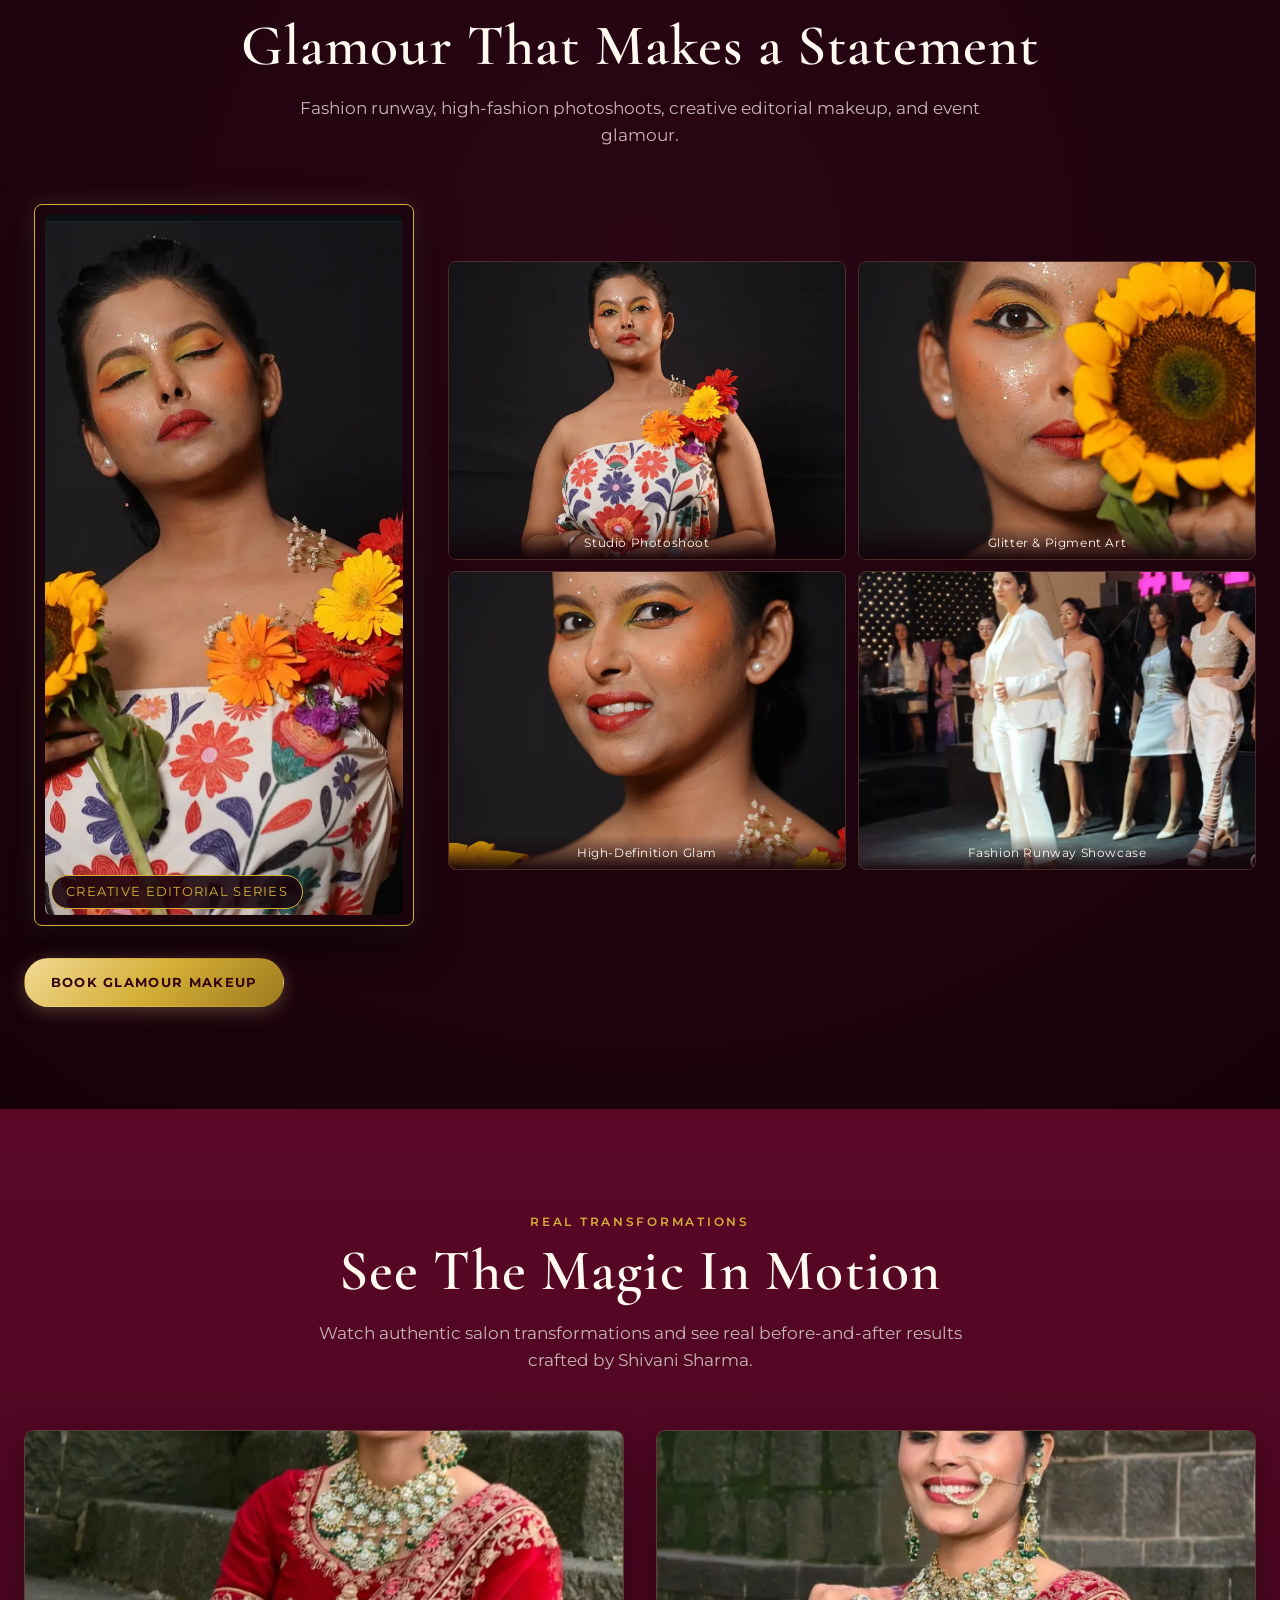
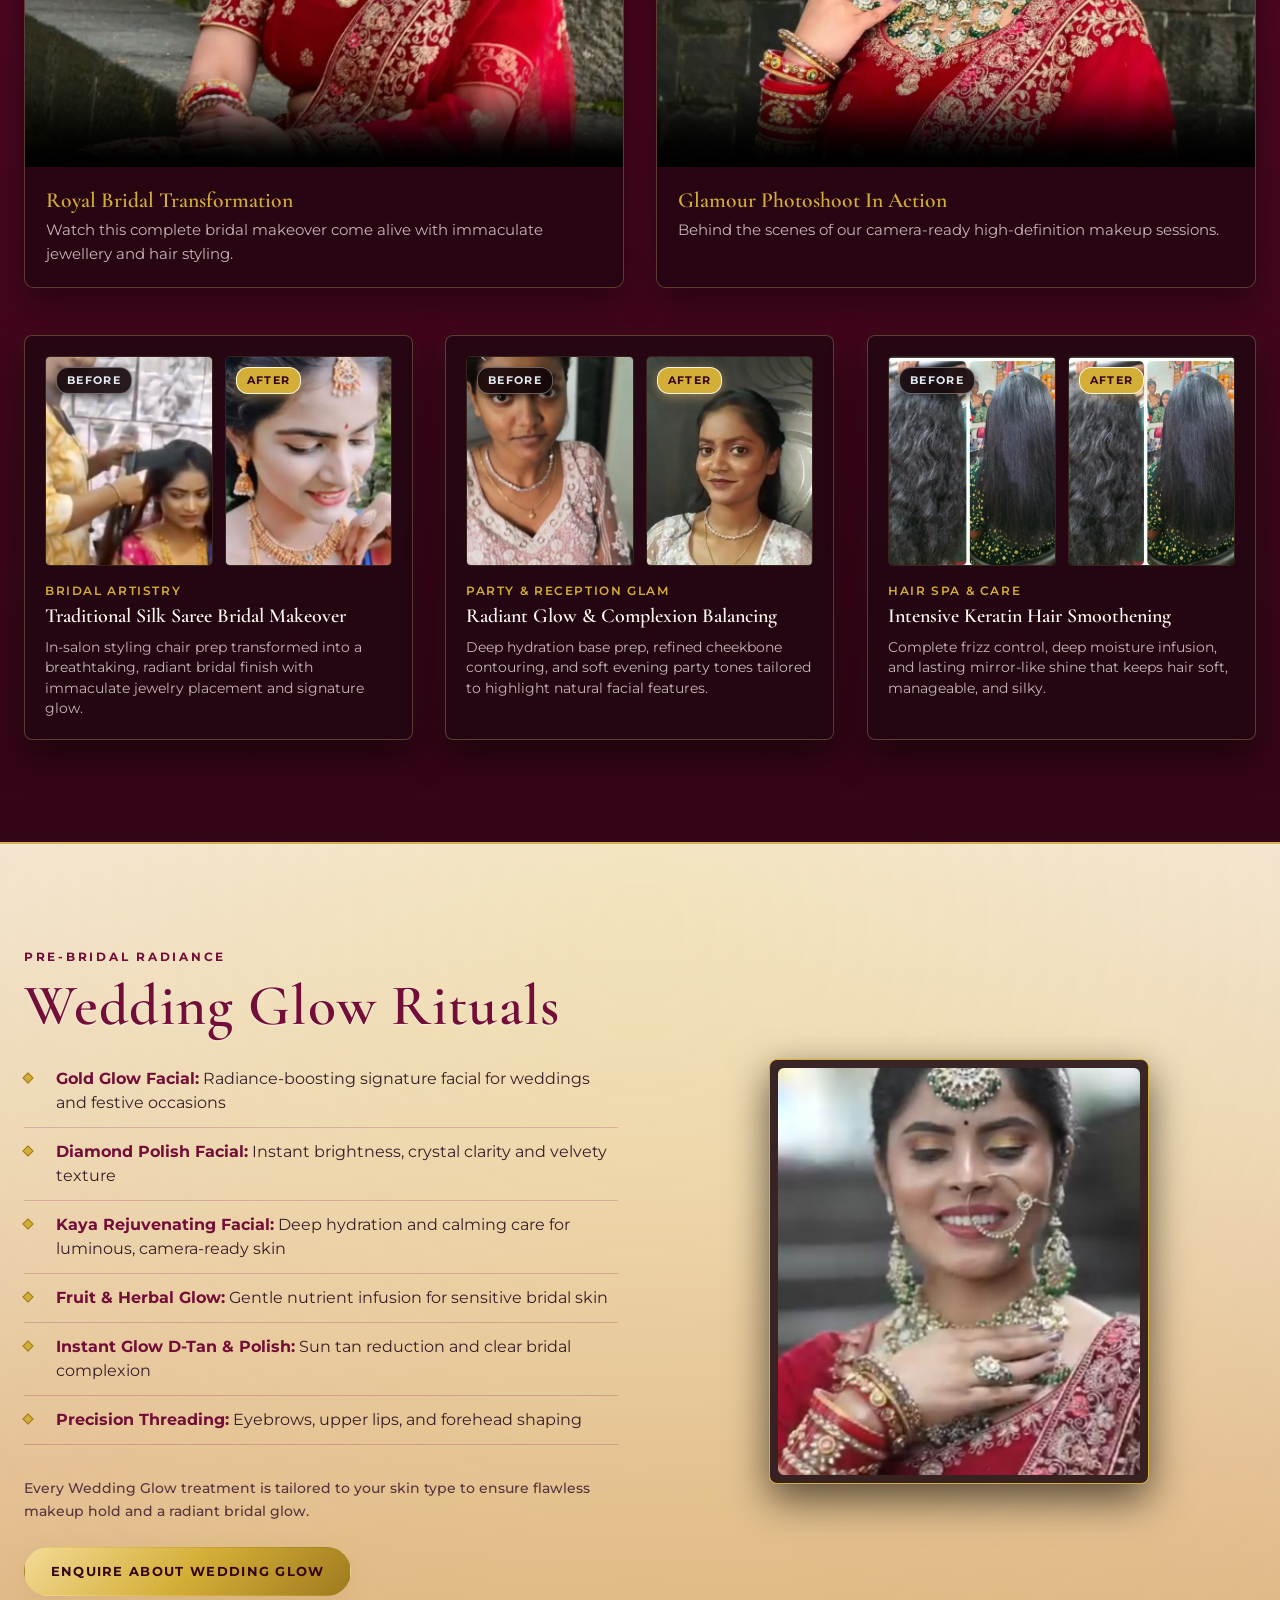
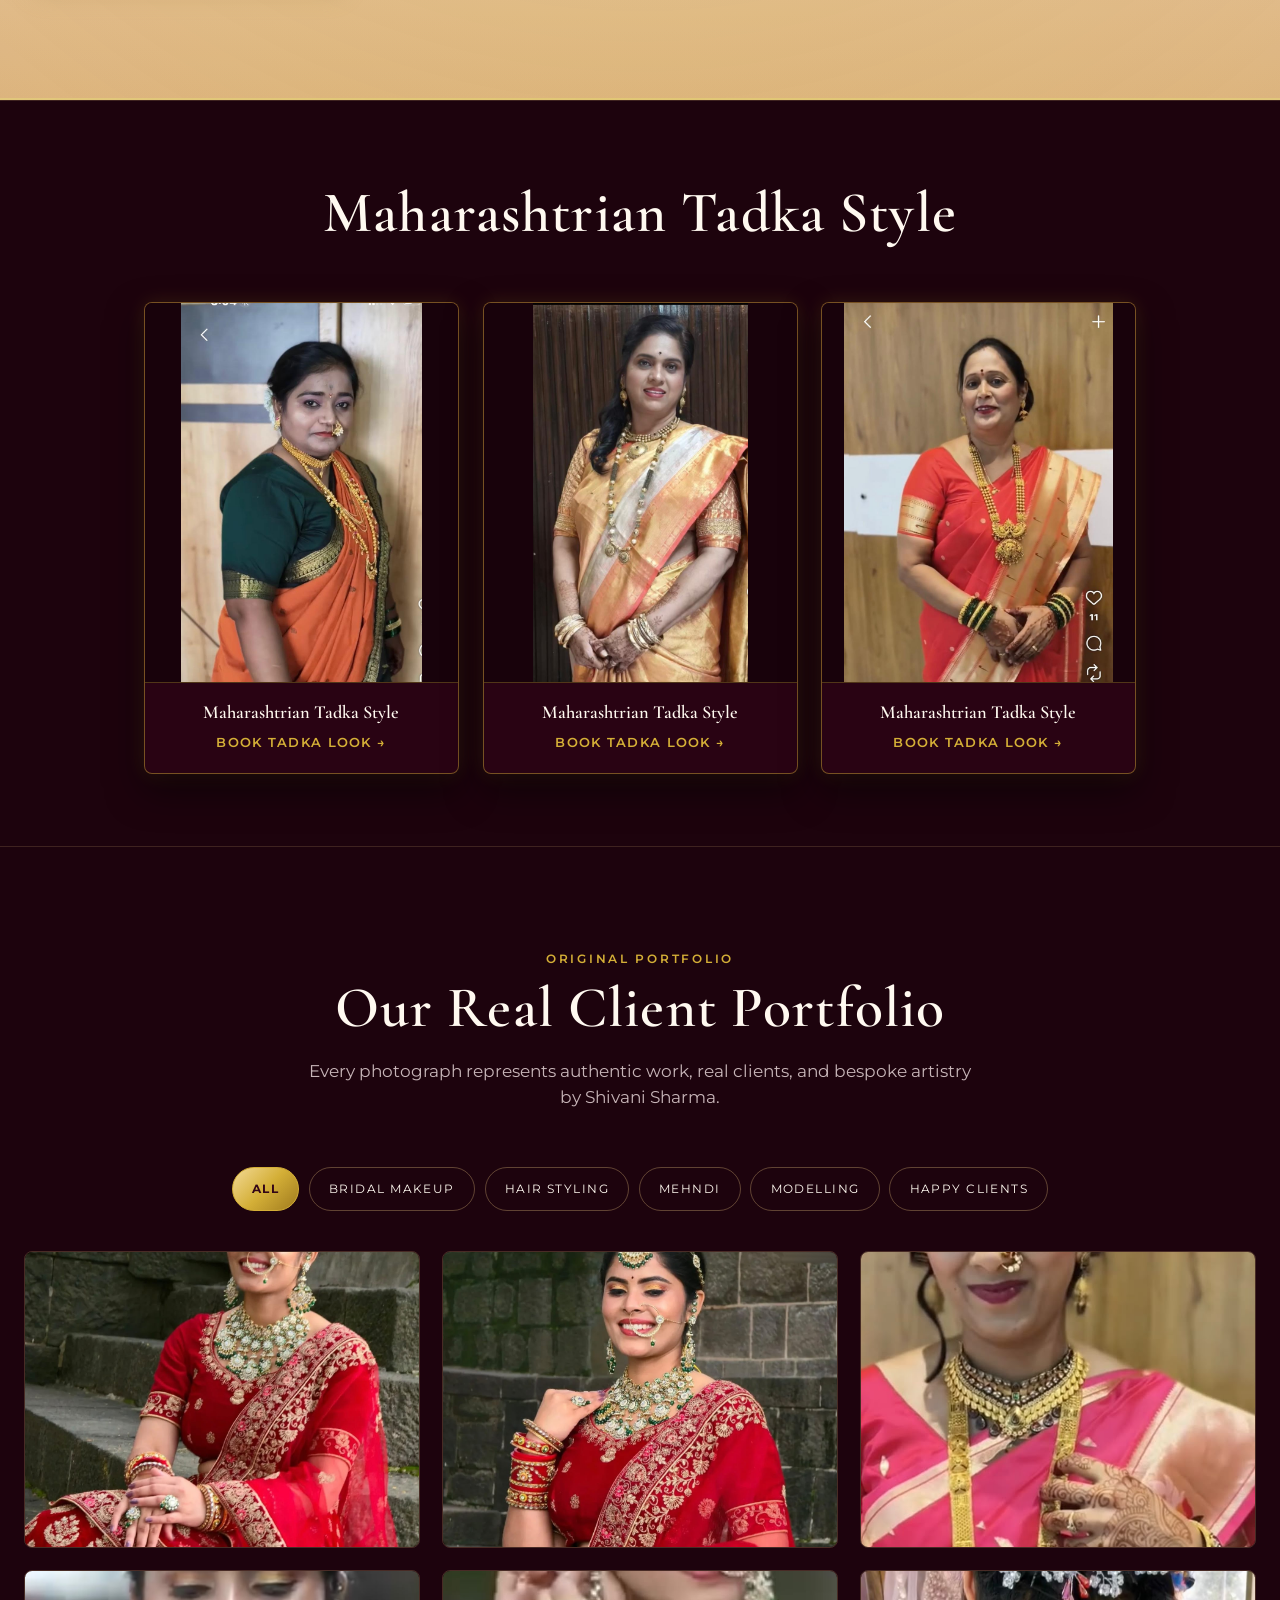
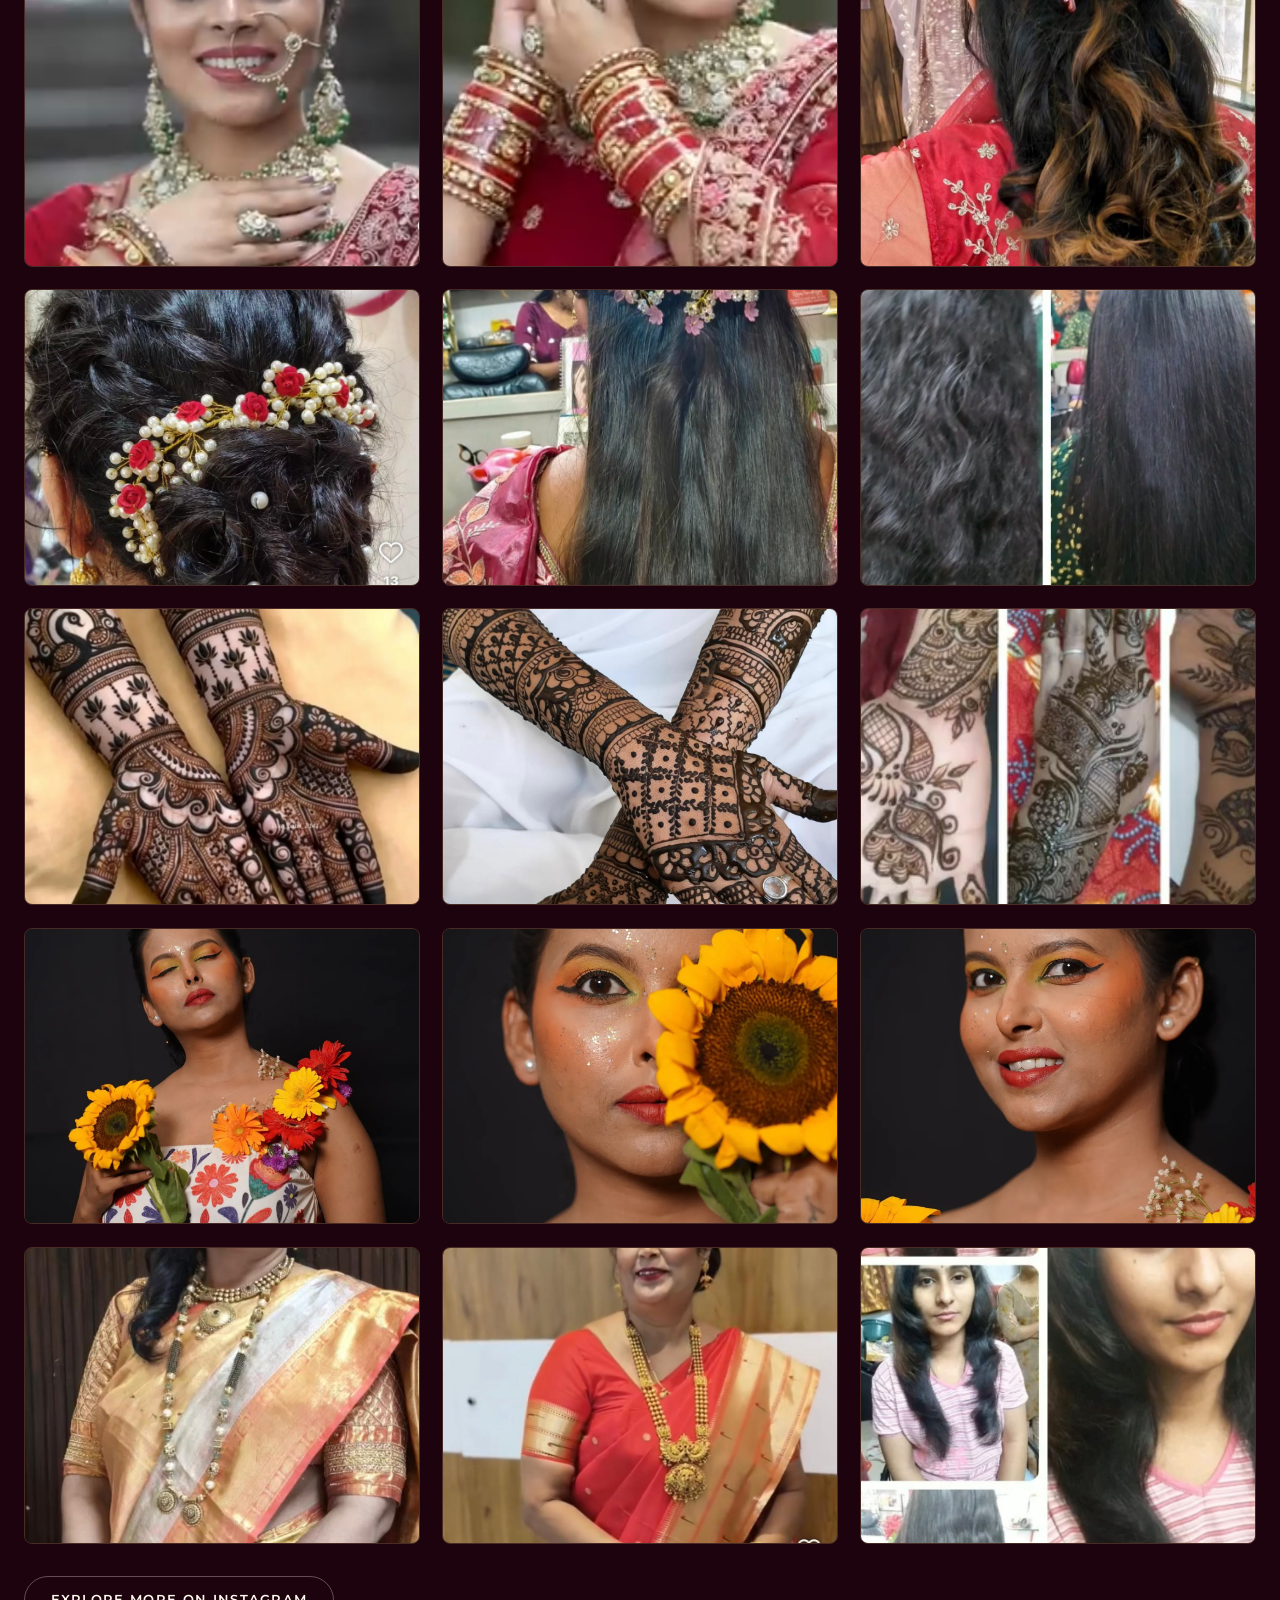
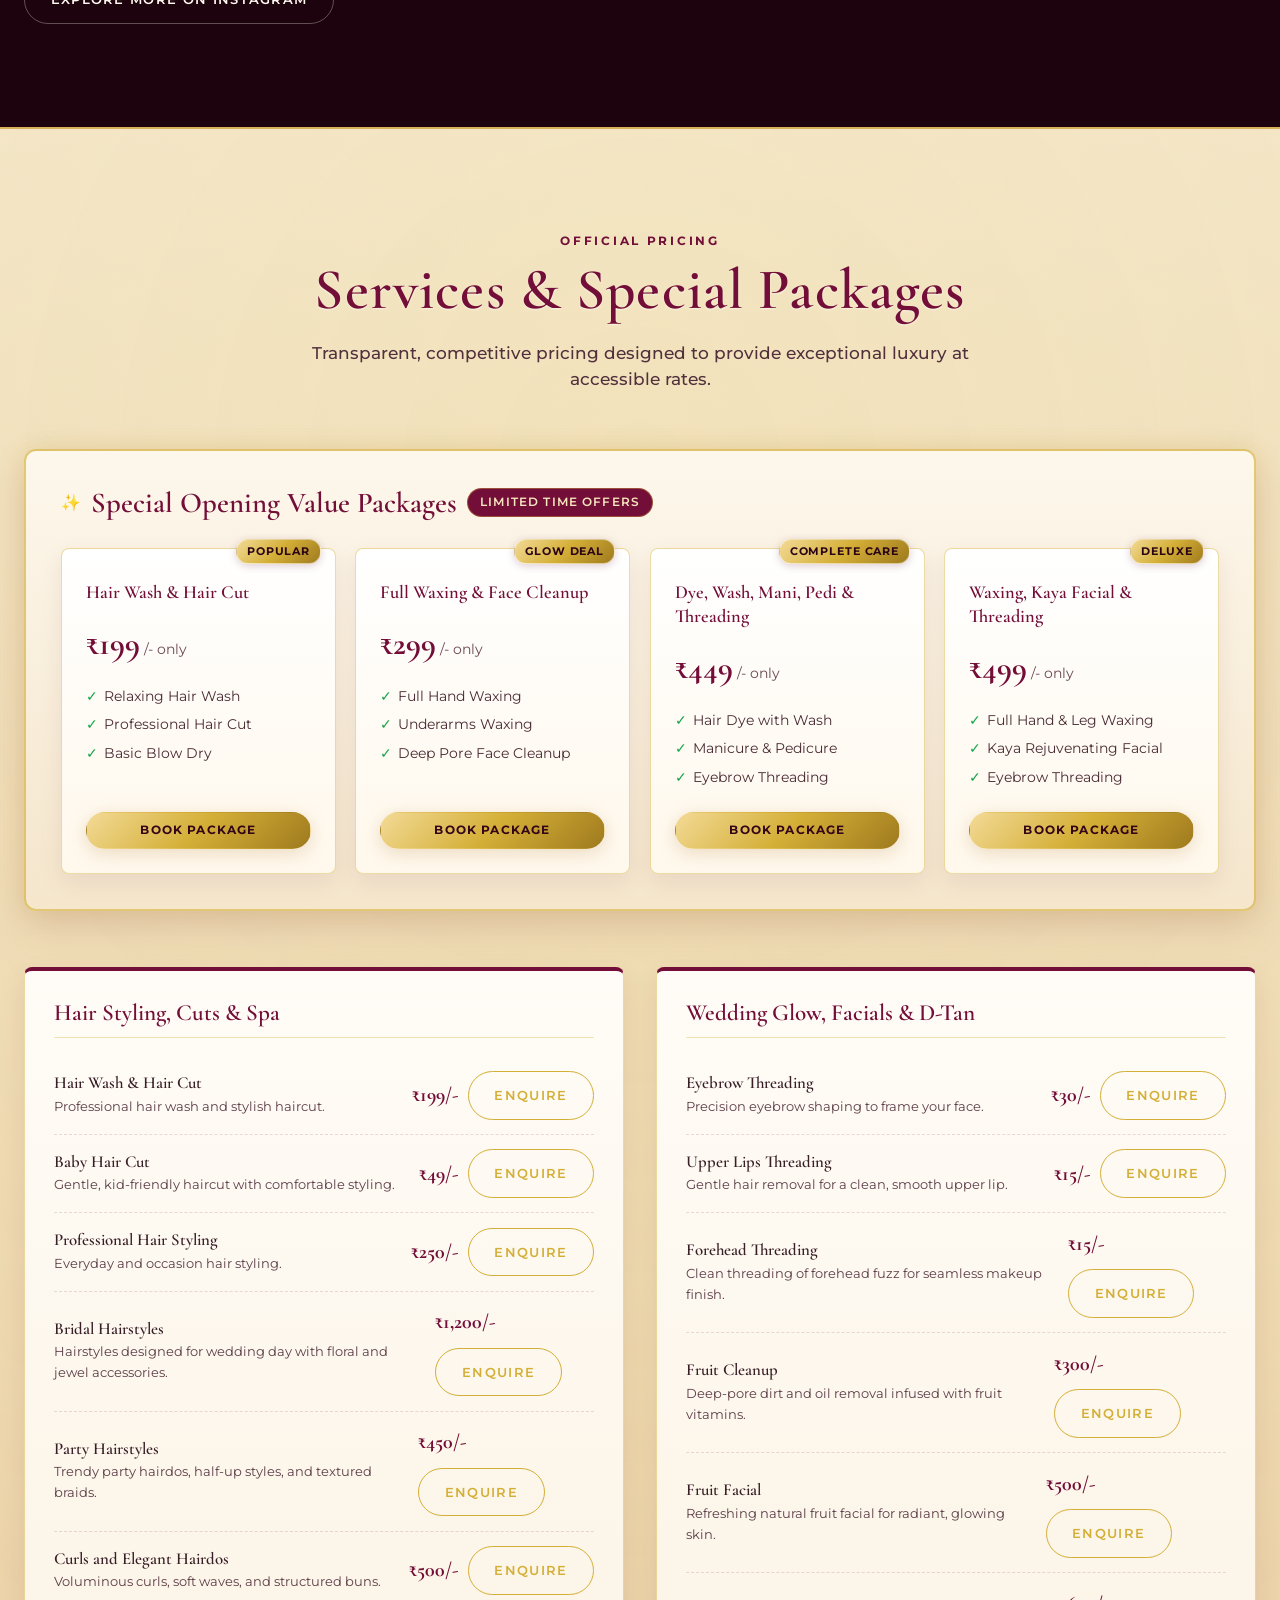
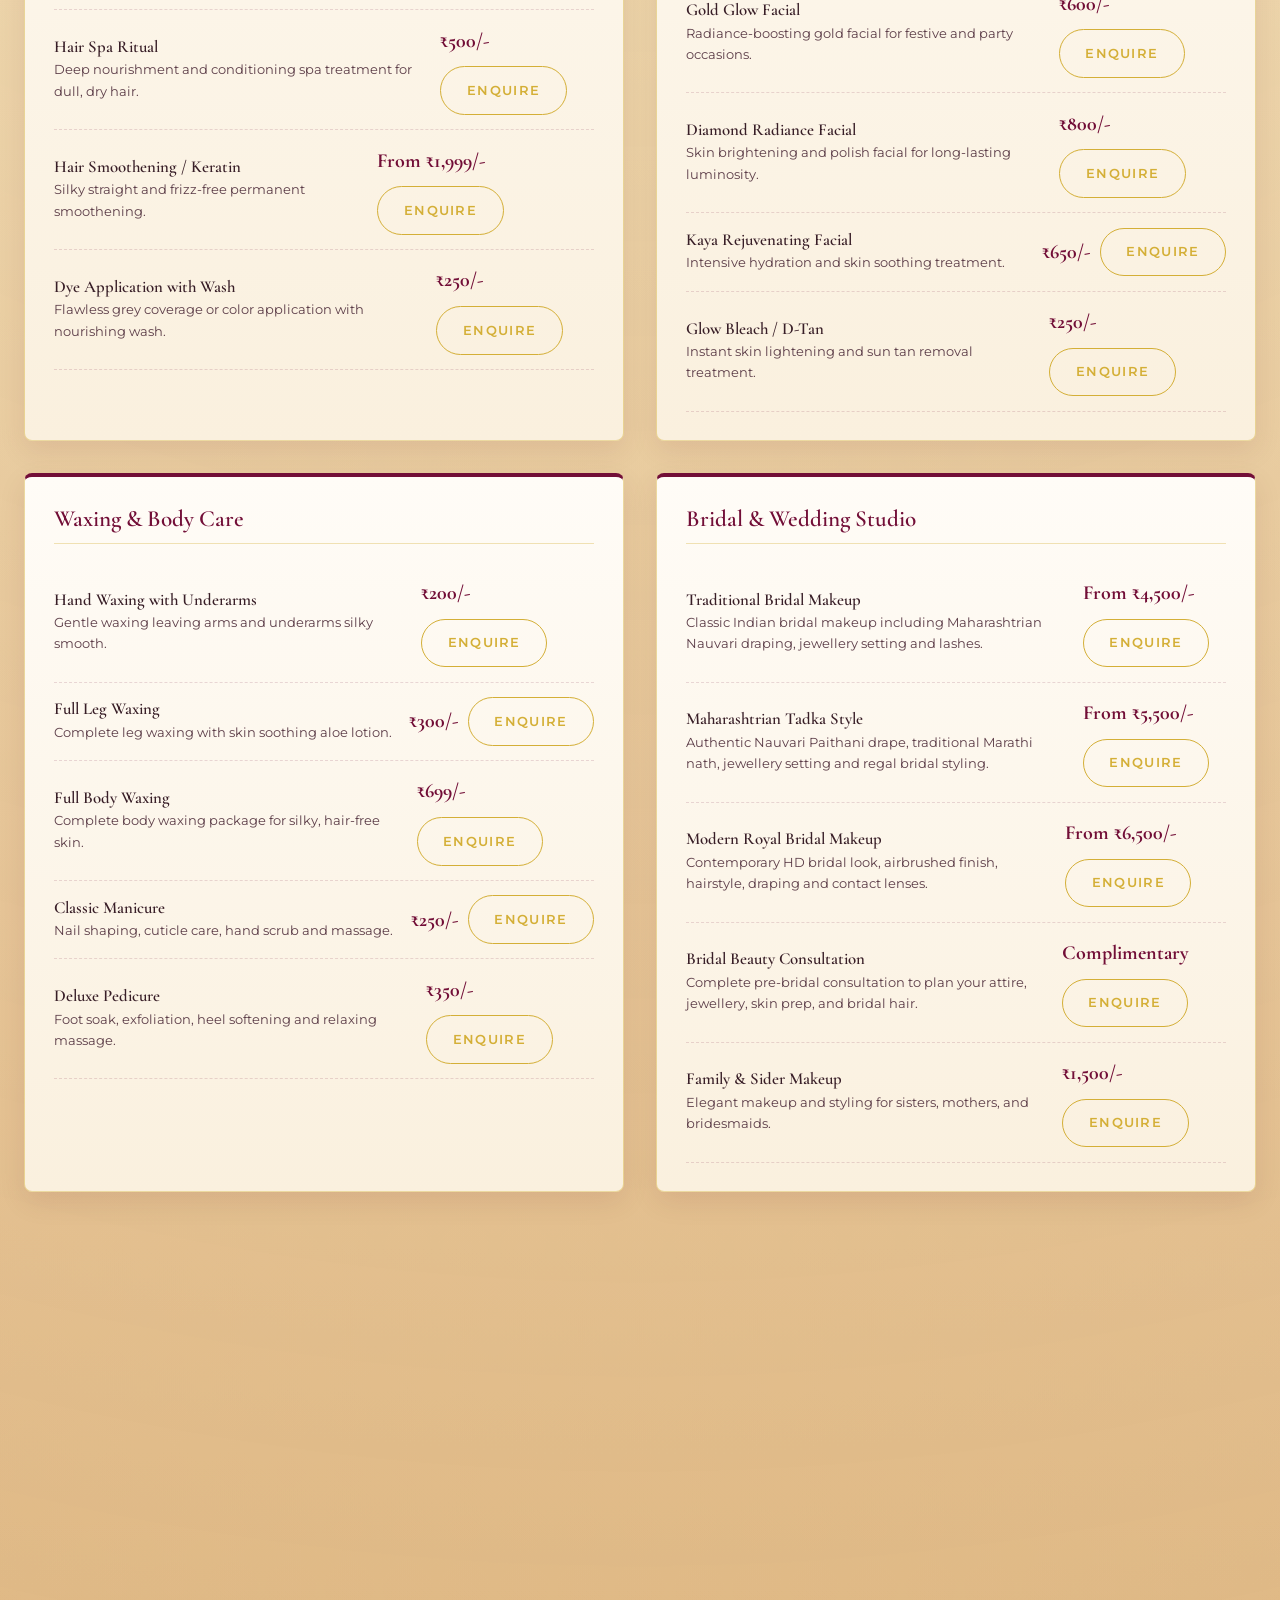
==== commit aaefc794: "feat: implement Anjali AI voice assistant widget with avatar and multilingual Hindi/English/Marathi " ====
--- a/index.html
+++ b/index.html
@@ -1151,34 +1151,132 @@
     <svg viewBox="0 0 24 24" aria-hidden="true" focusable="false"><path fill="currentColor" d="M12 2a10 10 0 0 0-8.6 15.1L2 22l5-1.3A10 10 0 1 0 12 2zm0 18.2a8.2 8.2 0 0 1-4.2-1.2l-.3-.2-3 .8.8-2.9-.2-.3A8.2 8.2 0 1 1 12 20.2zm4.5-6.1c-.2-.1-1.3-.7-1.5-.7s-.4-.1-.5.1-.6.7-.7.9-.3.2-.5.1a6.7 6.7 0 0 1-3.3-2.9c-.3-.4.2-.4.6-1.3.1-.2 0-.3 0-.5l-.7-1.6c-.2-.4-.4-.4-.5-.4h-.5a.9.9 0 0 0-.6.3 2.7 2.7 0 0 0-.9 2 4.7 4.7 0 0 0 1 2.5 10.7 10.7 0 0 0 4.1 3.6c1.5.7 2.1.7 2.9.6a2.5 2.5 0 0 0 1.6-1.1 2 2 0 0 0 .1-1.1c0-.1-.2-.2-.4-.3z"/></svg>
   </a>
 
-  <!-- ============ FLOATING AI VOICE ASSISTANT BOX (OPPOSITE OF WHATSAPP - BOTTOM-LEFT) ============ -->
-  <div class="fab-anjali-box" id="fabAnjaliBox" aria-label="Anjali - AI Voice Assistant">
-    <div class="fab-anjali-header">
-      <svg viewBox="0 0 24 24" width="22" height="22" fill="currentColor" class="female-avatar-icon" aria-hidden="true">
-        <path d="M12 2C8.686 2 6 4.686 6 8c0 2.21 1.2 4.14 2.97 5.17C5.97 14.54 4 17.5 4 21h2c0-3.314 2.686-6 6-6s6 2.686 6 6h2c0-3.5-1.97-6.46-4.97-7.83C16.8 12.14 18 10.21 18 8c0-3.314-2.686-6-6-6zm0 2c2.21 0 4 1.79 4 4 0 .63-.15 1.22-.41 1.75C14.73 9.28 13.5 9 12 9s-2.73.28-3.59.75C8.15 9.22 8 8.63 8 8c0-2.21 1.79-4 4-4z"/>
-      </svg>
-      <span class="fab-anjali-title">Anjali &ndash; AI Voice Assistant</span>
+  <!-- ============ ANJALI AI VOICE ASSISTANT LAUNCHER (BOTTOM-LEFT, OPPOSITE WHATSAPP) ============ -->
+  <div class="anjali-launcher-wrap" id="anjaliLauncherWrap">
+    <button class="anjali-pill-btn" id="anjaliPillBtn" onclick="toggleAnjaliVoiceModal(true)" aria-label="Talk to Anjali AI Voice Assistant">
+      <div class="anjali-avatar-badge">
+        <img src="assets/images/anjali-avatar.jpg" alt="Anjali AI Voice Assistant" class="anjali-avatar-img">
+        <span class="anjali-online-dot"></span>
+      </div>
+      <div class="anjali-pill-info">
+        <span class="anjali-pill-name">Talk to Anjali</span>
+        <span class="anjali-pill-lang">Hindi &bull; English &bull; मराठी</span>
+      </div>
+      <div class="anjali-pill-icon" aria-hidden="true">
+        <svg viewBox="0 0 24 24" width="18" height="18" fill="none" stroke="currentColor" stroke-width="2" stroke-linecap="round" stroke-linejoin="round">
+          <path d="M12 2a3 3 0 0 0-3 3v7a3 3 0 0 0 6 0V5a3 3 0 0 0-3-3z"/>
+          <path d="M19 10v2a7 7 0 0 1-14 0v-2"/>
+          <line x1="12" y1="19" x2="12" y2="23"/>
+          <line x1="8" y1="23" x2="16" y2="23"/>
+        </svg>
+      </div>
+    </button>
+  </div>
+
+  <!-- ============ ANJALI AI VOICE CALL MODAL (BOTTOM-LEFT) ============ -->
+  <div class="anjali-call-modal" id="anjaliVoiceModal" role="dialog" aria-modal="true" aria-labelledby="anjaliModalTitle" hidden>
+    <!-- Modal Header -->
+    <div class="anjali-modal-header">
+      <div class="anjali-header-left">
+        <div class="anjali-avatar-wrap">
+          <img src="assets/images/anjali-avatar.jpg" alt="Anjali" class="anjali-header-avatar">
+          <span class="anjali-live-pulse-dot" id="anjaliLiveDot"></span>
+        </div>
+        <div class="anjali-header-titles">
+          <h3 id="anjaliModalTitle" class="anjali-header-name">Anjali</h3>
+          <span class="anjali-call-status" id="anjaliCallStatusText">AI Voice Assistant</span>
+        </div>
+      </div>
+      <button class="anjali-close-btn" onclick="toggleAnjaliVoiceModal(false)" aria-label="Minimize voice assistant">&times;</button>
     </div>
-    <!-- Dograh Inline Container: Dograh renders inside this container -->
-    <div id="dograh-inline-container">
-      <div class="dograh-inline-status">
-        <div class="dograh-inline-status-icon">
-          <svg viewBox="0 0 24 24" fill="none" stroke="currentColor" stroke-width="2" width="36" height="36" style="margin:0 auto;display:block;">
+
+    <!-- Multilingual Capability Banner -->
+    <div class="anjali-lang-banner">
+      <span class="anjali-lang-icon">🌐</span>
+      <span>You can talk with Anjali in <strong>Hindi, English &amp; Marathi</strong></span>
+    </div>
+
+    <!-- Call Visualizer & Content Area -->
+    <div class="anjali-modal-body">
+      <!-- Idle State Screen -->
+      <div class="anjali-screen anjali-screen-idle" id="anjaliScreenIdle">
+        <div class="anjali-welcome-bubble">
+          <p><strong>Namaste! 🙏</strong> I am Anjali, your salon receptionist at Shivani Sharma Salon.</p>
+          <p class="anjali-bubble-sub">Ask me about bridal packages, hair styling, skin treatments, or book your appointment in Hindi, English, or Marathi!</p>
+        </div>
+
+        <div class="anjali-topic-chips">
+          <button type="button" class="anjali-chip" onclick="startAnjaliVoiceCall()">💄 Bridal Makeup</button>
+          <button type="button" class="anjali-chip" onclick="startAnjaliVoiceCall()">💇 Hair Spa &amp; Cut</button>
+          <button type="button" class="anjali-chip" onclick="startAnjaliVoiceCall()">✨ Skin Treatments</button>
+          <button type="button" class="anjali-chip" onclick="startAnjaliVoiceCall()">📅 Book Appointment</button>
+        </div>
+      </div>
+
+      <!-- Active / Connecting Call State Screen -->
+      <div class="anjali-screen anjali-screen-active" id="anjaliScreenActive" hidden>
+        <div class="anjali-visualizer-wrap">
+          <div class="anjali-soundwaves" id="anjaliSoundwaves">
+            <span class="wave-bar"></span>
+            <span class="wave-bar"></span>
+            <span class="wave-bar"></span>
+            <span class="wave-bar"></span>
+            <span class="wave-bar"></span>
+            <span class="wave-bar"></span>
+            <span class="wave-bar"></span>
+          </div>
+          <p class="anjali-call-timer" id="anjaliCallTimer">00:00</p>
+          <p class="anjali-speaking-hint" id="anjaliSpeakingHint">Anjali is listening... Speak anytime</p>
+        </div>
+
+        <div class="anjali-transcripts" id="anjaliTranscripts">
+          <div class="anjali-bubble anjali-bubble-agent">
+            <p>नमस्ते! Shivani Sharma Salon में आपका स्वागत है। मैं आपकी क्या मदद कर सकती हूँ?</p>
+          </div>
+          <div class="anjali-quick-replies">
+            <button type="button" class="quick-reply-pill" onclick="sendAnjaliSpeechPrompt('Aapke rates aur offers kya hain?')">Aapke rates kya hain?</button>
+            <button type="button" class="quick-reply-pill" onclick="sendAnjaliSpeechPrompt('Mujhe bridal makeup book karna hai.')">Bridal appointment</button>
+          </div>
+        </div>
+      </div>
+    </div>
+
+    <!-- Modal Footer Controls -->
+    <div class="anjali-modal-footer">
+      <!-- Idle Call Button -->
+      <div class="anjali-footer-idle" id="anjaliFooterIdle">
+        <button class="btn-anjali-start-call" onclick="startAnjaliVoiceCall()" id="btnAnjaliStartCall">
+          <svg viewBox="0 0 24 24" width="20" height="20" fill="none" stroke="currentColor" stroke-width="2">
             <path d="M12 2a3 3 0 0 0-3 3v7a3 3 0 0 0 6 0V5a3 3 0 0 0-3-3z"/>
             <path d="M19 10v2a7 7 0 0 1-14 0v-2"/>
             <line x1="12" y1="19" x2="12" y2="23"/>
             <line x1="8" y1="23" x2="16" y2="23"/>
           </svg>
-        </div>
-        <p class="dograh-inline-status-text">Speak with Anjali</p>
-        <p class="dograh-inline-status-subtext">Click below to start voice call</p>
-        <div class="dograh-inline-button-container">
-          <button class="dograh-inline-btn dograh-inline-btn-start" id="dograh-inline-start-btn" onclick="startAnjaliVoiceCall()">
-            Talk to Agent
-          </button>
-        </div>
+          <span>Start Voice Call with Anjali</span>
+        </button>
+      </div>
+
+      <!-- Active Call Controls -->
+      <div class="anjali-footer-active" id="anjaliFooterActive" hidden>
+        <button class="btn-anjali-end-call" onclick="endAnjaliVoiceCall()" id="btnAnjaliEndCall">
+          <svg viewBox="0 0 24 24" width="18" height="18" fill="currentColor">
+            <rect x="6" y="6" width="12" height="12" rx="2"/>
+          </svg>
+          <span>End call</span>
+        </button>
+        <button class="btn-anjali-mute-toggle" onclick="toggleAnjaliMicMute()" id="btnAnjaliMute" aria-label="Mute microphone">
+          <svg viewBox="0 0 24 24" width="18" height="18" fill="none" stroke="currentColor" stroke-width="2" id="iconMicActive">
+            <path d="M12 2a3 3 0 0 0-3 3v7a3 3 0 0 0 6 0V5a3 3 0 0 0-3-3z"/>
+            <path d="M19 10v2a7 7 0 0 1-14 0v-2"/>
+            <line x1="12" y1="19" x2="12" y2="23"/>
+            <line x1="8" y1="23" x2="16" y2="23"/>
+          </svg>
+        </button>
       </div>
     </div>
+
+    <!-- Hidden Dograh container to anchor Dograh WebRTC runtime -->
+    <div id="dograh-inline-container" style="display:none !important;"></div>
   </div>
 
   <!-- ============ LIGHTBOX VIEWER ============ -->
@@ -1194,19 +1292,137 @@
   <script src="js/services-data.js"></script>
   <script src="js/script.js" defer></script>
   <script>
+    var anjaliCallTimerInterval = null;
+    var anjaliCallSeconds = 0;
+    var isAnjaliMuted = false;
+
+    function toggleAnjaliVoiceModal(show) {
+      var modal = document.getElementById('anjaliVoiceModal');
+      var launcher = document.getElementById('anjaliLauncherWrap');
+      if (show) {
+        modal.hidden = false;
+        launcher.style.display = 'none';
+      } else {
+        modal.hidden = true;
+        launcher.style.display = 'block';
+      }
+    }
+
+    function updateAnjaliTimerDisplay() {
+      var m = Math.floor(anjaliCallSeconds / 60);
+      var s = anjaliCallSeconds % 60;
+      var timerEl = document.getElementById('anjaliCallTimer');
+      if (timerEl) {
+        timerEl.textContent = (m < 10 ? '0' + m : m) + ':' + (s < 10 ? '0' + s : s);
+      }
+    }
+
     function startAnjaliVoiceCall() {
+      toggleAnjaliVoiceModal(true);
+      document.getElementById('anjaliScreenIdle').hidden = true;
+      document.getElementById('anjaliScreenActive').hidden = false;
+      document.getElementById('anjaliFooterIdle').hidden = true;
+      document.getElementById('anjaliFooterActive').hidden = false;
+      document.getElementById('anjaliLiveDot').classList.add('pulse');
+      document.getElementById('anjaliCallStatusText').textContent = 'Connecting...';
+
+      // Reset & start timer
+      anjaliCallSeconds = 0;
+      updateAnjaliTimerDisplay();
+      clearInterval(anjaliCallTimerInterval);
+      anjaliCallTimerInterval = setInterval(function() {
+        anjaliCallSeconds++;
+        updateAnjaliTimerDisplay();
+      }, 1000);
+
+      // Trigger WebRTC call via Dograh
       if (window.DograhWidget && typeof window.DograhWidget.start === 'function') {
-        window.DograhWidget.start();
+        window.DograhWidget.start().then(function() {
+          document.getElementById('anjaliCallStatusText').textContent = 'Call in progress';
+        }).catch(function(err) {
+          console.warn('Dograh start error:', err);
+        });
       } else {
         var pollTimer = setInterval(function() {
           if (window.DograhWidget && typeof window.DograhWidget.start === 'function') {
             clearInterval(pollTimer);
-            window.DograhWidget.start();
+            window.DograhWidget.start().then(function() {
+              document.getElementById('anjaliCallStatusText').textContent = 'Call in progress';
+            });
           }
-        }, 200);
-        setTimeout(function() { clearInterval(pollTimer); }, 5000);
+        }, 250);
+        setTimeout(function() { clearInterval(pollTimer); }, 6000);
       }
     }
+
+    function endAnjaliVoiceCall() {
+      clearInterval(anjaliCallTimerInterval);
+      if (window.DograhWidget && typeof window.DograhWidget.stop === 'function') {
+        try { window.DograhWidget.stop(); } catch(e){}
+      }
+      document.getElementById('anjaliScreenIdle').hidden = false;
+      document.getElementById('anjaliScreenActive').hidden = true;
+      document.getElementById('anjaliFooterIdle').hidden = false;
+      document.getElementById('anjaliFooterActive').hidden = true;
+      document.getElementById('anjaliLiveDot').classList.remove('pulse');
+      document.getElementById('anjaliCallStatusText').textContent = 'AI Voice Assistant';
+    }
+
+    function toggleAnjaliMicMute() {
+      isAnjaliMuted = !isAnjaliMuted;
+      var muteBtn = document.getElementById('btnAnjaliMute');
+      if (window.DograhWidget && typeof window.DograhWidget.getState === 'function') {
+        var state = window.DograhWidget.getState();
+        if (state && state.stream) {
+          var audioTracks = state.stream.getAudioTracks();
+          audioTracks.forEach(function(track) {
+            track.enabled = !isAnjaliMuted;
+          });
+        }
+      }
+      if (isAnjaliMuted) {
+        muteBtn.classList.add('muted');
+        muteBtn.title = 'Unmute microphone';
+      } else {
+        muteBtn.classList.remove('muted');
+        muteBtn.title = 'Mute microphone';
+      }
+    }
+
+    function sendAnjaliSpeechPrompt(text) {
+      var transcripts = document.getElementById('anjaliTranscripts');
+      if (transcripts) {
+        var userBubble = document.createElement('div');
+        userBubble.className = 'anjali-bubble anjali-bubble-user';
+        userBubble.innerHTML = '<p>' + text + '</p>';
+        transcripts.appendChild(userBubble);
+      }
+      var idleScreen = document.getElementById('anjaliScreenIdle');
+      if (!idleScreen.hidden) {
+        startAnjaliVoiceCall();
+      }
+    }
+
+    // Connect Dograh callbacks once ready
+    window.addEventListener('load', function() {
+      var checkDograh = setInterval(function() {
+        if (window.DograhWidget) {
+          clearInterval(checkDograh);
+          if (typeof window.DograhWidget.onCallConnected === 'function') {
+            window.DograhWidget.onCallConnected(function() {
+              document.getElementById('anjaliCallStatusText').textContent = 'Call in progress';
+              document.getElementById('anjaliLiveDot').classList.add('pulse');
+            });
+          }
+          if (typeof window.DograhWidget.onCallDisconnected === 'function') {
+            window.DograhWidget.onCallDisconnected(function() {
+              endAnjaliVoiceCall();
+            });
+          }
+        }
+      }, 300);
+      setTimeout(function() { clearInterval(checkDograh); }, 10000);
+    });
   </script>
 
 <!-- Dograh Voice AI Widget -->
--- a/css/style.css
+++ b/css/style.css
@@ -3516,130 +3516,10 @@
 }
 
 /* ==========================================================================
-   ANJALI AI VOICE ASSISTANT - FLOATING VOICE BOX (BOTTOM-LEFT, OPPOSITE OF WHATSAPP)
+   ANJALI AI VOICE ASSISTANT - FLOATING WIDGET & CALL MODAL (BOTTOM-LEFT, OPPOSITE WHATSAPP)
    ========================================================================== */
 
-.fab-anjali-box {
-  position: fixed;
-  left: 1.8rem;
-  bottom: 1.8rem;
-  z-index: 10000;
-  background: linear-gradient(145deg, rgba(74, 6, 32, 0.96) 0%, rgba(24, 2, 11, 0.98) 100%);
-  border: 1.5px solid var(--gold);
-  border-radius: 16px;
-  padding: 0.85rem 1.1rem;
-  box-shadow: 0 10px 30px rgba(0, 0, 0, 0.6), 0 0 18px rgba(212, 175, 55, 0.35);
-  max-width: 290px;
-  min-width: 230px;
-  backdrop-filter: blur(10px);
-  -webkit-backdrop-filter: blur(10px);
-  transition: transform 0.3s ease, box-shadow 0.3s ease;
-}
-
-.fab-anjali-box:hover {
-  box-shadow: 0 12px 35px rgba(0, 0, 0, 0.75), 0 0 24px rgba(212, 175, 55, 0.5);
-}
-
-.fab-anjali-header {
-  display: flex;
-  align-items: center;
-  gap: 0.6rem;
-  margin-bottom: 0.4rem;
-  padding-bottom: 0.4rem;
-  border-bottom: 1px solid rgba(212, 175, 55, 0.2);
-  color: var(--gold-light);
-}
-
-.fab-anjali-header .female-avatar-icon {
-  color: var(--gold);
-  flex-shrink: 0;
-}
-
-.fab-anjali-title {
-  font-family: var(--sans);
-  font-weight: 600;
-  font-size: 0.92rem;
-  letter-spacing: 0.4px;
-  color: var(--white);
-  white-space: nowrap;
-}
-
-/* Dograh Inline Container inside floating box */
-#dograh-inline-container,
-.dograh-inline-container {
-  min-height: auto !important;
-  padding: 4px 0 !important;
-  display: flex !important;
-  align-items: center !important;
-  justify-content: center !important;
-}
-
-.dograh-inline-status {
-  text-align: center;
-  width: 100%;
-}
-
-.dograh-inline-status-icon {
-  width: 36px !important;
-  height: 36px !important;
-  margin: 0 auto 6px !important;
-  color: var(--gold) !important;
-}
-
-.dograh-inline-status-icon svg {
-  width: 100% !important;
-  height: 100% !important;
-  stroke: var(--gold) !important;
-}
-
-.dograh-inline-status-text {
-  font-size: 0.95rem !important;
-  font-weight: 600 !important;
-  margin: 0 0 2px !important;
-  color: var(--white) !important;
-}
-
-.dograh-inline-status-subtext {
-  font-size: 0.78rem !important;
-  color: var(--gold-light) !important;
-  opacity: 0.85;
-  margin: 0 0 10px !important;
-}
-
-.dograh-inline-button-container {
-  display: flex !important;
-  justify-content: center !important;
-  margin-top: 6px !important;
-}
-
-.dograh-inline-btn {
-  padding: 8px 22px !important;
-  font-size: 0.88rem !important;
-  font-weight: 600 !important;
-  border-radius: 20px !important;
-  border: none !important;
-  cursor: pointer !important;
-  transition: all 0.3s ease !important;
-}
-
-.dograh-inline-btn-start {
-  background: linear-gradient(135deg, var(--gold) 0%, #b38728 100%) !important;
-  color: #1a0209 !important;
-  box-shadow: 0 3px 12px rgba(212, 175, 55, 0.4) !important;
-}
-
-.dograh-inline-btn-start:hover {
-  filter: brightness(1.15) !important;
-  transform: translateY(-2px) !important;
-}
-
-.dograh-inline-btn-end {
-  background: #dc2626 !important;
-  color: #ffffff !important;
-  box-shadow: 0 3px 12px rgba(220, 38, 38, 0.4) !important;
-}
-
-/* Ensure WhatsApp button is locked and completely clear on the bottom-right */
+/* Enforce WhatsApp button is always fixed on the bottom-right */
 .fab-whatsapp {
   position: fixed !important;
   right: 1.8rem !important;
@@ -3648,32 +3528,530 @@
   z-index: 10001 !important;
 }
 
+/* 1. Launcher Pill (Collapsed Floating Button on Bottom-Left) */
+.anjali-launcher-wrap {
+  position: fixed;
+  left: 1.8rem;
+  bottom: 1.8rem;
+  z-index: 10000;
+  display: block;
+  transition: transform 0.3s cubic-bezier(0.16, 1, 0.3, 1), opacity 0.3s ease;
+}
+
+.anjali-pill-btn {
+  display: flex;
+  align-items: center;
+  gap: 10px;
+  padding: 6px 14px 6px 6px;
+  background: linear-gradient(135deg, rgba(74, 6, 32, 0.96) 0%, rgba(24, 2, 11, 0.98) 100%);
+  border: 1.5px solid var(--gold);
+  border-radius: 9999px;
+  box-shadow: 0 10px 28px rgba(0, 0, 0, 0.5), 0 0 16px rgba(212, 175, 55, 0.3);
+  backdrop-filter: blur(12px);
+  -webkit-backdrop-filter: blur(12px);
+  cursor: pointer;
+  color: var(--white);
+  transition: all 0.3s cubic-bezier(0.16, 1, 0.3, 1);
+  text-align: left;
+}
+
+.anjali-pill-btn:hover {
+  transform: translateY(-3px) scale(1.02);
+  box-shadow: 0 14px 32px rgba(0, 0, 0, 0.65), 0 0 24px rgba(212, 175, 55, 0.5);
+  border-color: #ffd700;
+}
+
+.anjali-avatar-badge {
+  position: relative;
+  width: 44px;
+  height: 44px;
+  flex-shrink: 0;
+  border-radius: 50%;
+}
+
+.anjali-avatar-img {
+  width: 100%;
+  height: 100%;
+  border-radius: 50%;
+  object-fit: cover;
+  border: 2px solid var(--gold);
+  display: block;
+}
+
+.anjali-online-dot {
+  position: absolute;
+  bottom: 1px;
+  right: 1px;
+  width: 11px;
+  height: 11px;
+  background: #10b981;
+  border: 2px solid #1a0209;
+  border-radius: 50%;
+  box-shadow: 0 0 6px #10b981;
+}
+
+.anjali-pill-info {
+  display: flex;
+  flex-direction: column;
+  gap: 2px;
+}
+
+.anjali-pill-name {
+  font-family: var(--sans);
+  font-weight: 700;
+  font-size: 0.92rem;
+  letter-spacing: 0.3px;
+  color: var(--white);
+  display: flex;
+  align-items: center;
+  gap: 5px;
+}
+
+.anjali-pill-lang {
+  font-size: 0.72rem;
+  color: var(--gold);
+  font-weight: 500;
+  letter-spacing: 0.2px;
+  white-space: nowrap;
+}
+
+.anjali-pill-icon {
+  width: 32px;
+  height: 32px;
+  border-radius: 50%;
+  background: rgba(212, 175, 55, 0.15);
+  border: 1px solid rgba(212, 175, 55, 0.35);
+  display: flex;
+  align-items: center;
+  justify-content: center;
+  color: var(--gold);
+  margin-left: 2px;
+  flex-shrink: 0;
+  transition: all 0.3s ease;
+}
+
+.anjali-pill-btn:hover .anjali-pill-icon {
+  background: var(--gold);
+  color: #1a0209;
+  transform: scale(1.08);
+}
+
+/* 2. Expanded Voice Call Modal (Bottom-Left) */
+.anjali-call-modal {
+  position: fixed;
+  left: 1.8rem;
+  bottom: 1.8rem;
+  z-index: 10002;
+  width: 350px;
+  max-width: calc(100vw - 2.4rem);
+  background: linear-gradient(165deg, rgba(38, 4, 18, 0.98) 0%, rgba(16, 1, 8, 0.99) 100%);
+  border: 1.5px solid var(--gold);
+  border-radius: 20px;
+  box-shadow: 0 20px 50px rgba(0, 0, 0, 0.75), 0 0 30px rgba(212, 175, 55, 0.3);
+  backdrop-filter: blur(16px);
+  -webkit-backdrop-filter: blur(16px);
+  overflow: hidden;
+  display: flex;
+  flex-direction: column;
+  animation: anjaliModalSlideUp 0.32s cubic-bezier(0.16, 1, 0.3, 1) forwards;
+}
+
+@keyframes anjaliModalSlideUp {
+  from {
+    opacity: 0;
+    transform: translateY(20px) scale(0.96);
+  }
+  to {
+    opacity: 1;
+    transform: translateY(0) scale(1);
+  }
+}
+
+.anjali-call-modal[hidden] {
+  display: none !important;
+}
+
+/* Modal Header */
+.anjali-modal-header {
+  display: flex;
+  align-items: center;
+  justify-content: space-between;
+  padding: 12px 16px;
+  background: rgba(74, 6, 32, 0.5);
+  border-bottom: 1px solid rgba(212, 175, 55, 0.2);
+}
+
+.anjali-header-left {
+  display: flex;
+  align-items: center;
+  gap: 10px;
+}
+
+.anjali-avatar-wrap {
+  position: relative;
+  width: 42px;
+  height: 42px;
+}
+
+.anjali-header-avatar {
+  width: 100%;
+  height: 100%;
+  border-radius: 50%;
+  object-fit: cover;
+  border: 2px solid var(--gold);
+}
+
+.anjali-live-pulse-dot {
+  position: absolute;
+  bottom: 1px;
+  right: 1px;
+  width: 11px;
+  height: 11px;
+  background: #10b981;
+  border: 2px solid #1a0209;
+  border-radius: 50%;
+  box-shadow: 0 0 8px #10b981;
+}
+
+.anjali-live-pulse-dot.pulse {
+  animation: anjaliPulseAnim 1.5s infinite;
+}
+
+@keyframes anjaliPulseAnim {
+  0% { box-shadow: 0 0 0 0 rgba(16, 185, 129, 0.7); }
+  70% { box-shadow: 0 0 0 8px rgba(16, 185, 129, 0); }
+  100% { box-shadow: 0 0 0 0 rgba(16, 185, 129, 0); }
+}
+
+.anjali-header-titles {
+  display: flex;
+  flex-direction: column;
+}
+
+.anjali-header-name {
+  font-family: var(--sans);
+  font-size: 0.98rem;
+  font-weight: 700;
+  color: var(--white);
+  margin: 0;
+  line-height: 1.2;
+}
+
+.anjali-call-status {
+  font-size: 0.75rem;
+  color: var(--gold-light);
+  font-weight: 500;
+  letter-spacing: 0.2px;
+}
+
+.anjali-close-btn {
+  background: transparent;
+  border: none;
+  color: var(--gold-light);
+  font-size: 1.6rem;
+  line-height: 1;
+  cursor: pointer;
+  padding: 4px 8px;
+  border-radius: 8px;
+  transition: all 0.2s ease;
+}
+
+.anjali-close-btn:hover {
+  color: var(--white);
+  background: rgba(255, 255, 255, 0.1);
+}
+
+/* Multilingual Capability Banner */
+.anjali-lang-banner {
+  background: rgba(212, 175, 55, 0.12);
+  border-bottom: 1px solid rgba(212, 175, 55, 0.25);
+  padding: 8px 14px;
+  font-size: 0.78rem;
+  color: #fff2c6;
+  display: flex;
+  align-items: center;
+  gap: 8px;
+  line-height: 1.35;
+}
+
+.anjali-lang-banner strong {
+  color: var(--gold);
+}
+
+/* Modal Body */
+.anjali-modal-body {
+  padding: 14px 16px;
+  max-height: 290px;
+  overflow-y: auto;
+  display: flex;
+  flex-direction: column;
+  gap: 12px;
+}
+
+/* Idle Screen */
+.anjali-welcome-bubble {
+  background: rgba(255, 255, 255, 0.06);
+  border: 1px solid rgba(212, 175, 55, 0.18);
+  border-radius: 14px 14px 14px 4px;
+  padding: 12px 14px;
+  color: var(--white);
+  font-size: 0.85rem;
+  line-height: 1.45;
+}
+
+.anjali-welcome-bubble strong {
+  color: var(--gold);
+}
+
+.anjali-bubble-sub {
+  margin-top: 6px;
+  color: #d1c5b8;
+  font-size: 0.8rem;
+  line-height: 1.4;
+}
+
+.anjali-topic-chips {
+  display: flex;
+  flex-wrap: wrap;
+  gap: 7px;
+  margin-top: 4px;
+}
+
+.anjali-chip {
+  background: rgba(212, 175, 55, 0.12);
+  border: 1px solid rgba(212, 175, 55, 0.3);
+  color: var(--gold-light);
+  font-size: 0.76rem;
+  font-weight: 500;
+  padding: 6px 11px;
+  border-radius: 20px;
+  cursor: pointer;
+  transition: all 0.2s ease;
+}
+
+.anjali-chip:hover {
+  background: var(--gold);
+  color: #1a0209;
+  transform: translateY(-1px);
+}
+
+/* Active Screen */
+.anjali-visualizer-wrap {
+  text-align: center;
+  padding: 12px 0 8px;
+}
+
+.anjali-soundwaves {
+  display: flex;
+  align-items: center;
+  justify-content: center;
+  gap: 5px;
+  height: 38px;
+  margin-bottom: 8px;
+}
+
+.anjali-soundwaves .wave-bar {
+  width: 4px;
+  height: 10px;
+  background: var(--gold);
+  border-radius: 4px;
+  animation: soundWavePulse 1.2s ease-in-out infinite alternate;
+}
+
+.anjali-soundwaves .wave-bar:nth-child(1) { height: 12px; animation-delay: 0.1s; }
+.anjali-soundwaves .wave-bar:nth-child(2) { height: 22px; animation-delay: 0.25s; }
+.anjali-soundwaves .wave-bar:nth-child(3) { height: 32px; animation-delay: 0.4s; }
+.anjali-soundwaves .wave-bar:nth-child(4) { height: 18px; animation-delay: 0.15s; }
+.anjali-soundwaves .wave-bar:nth-child(5) { height: 28px; animation-delay: 0.3s; }
+.anjali-soundwaves .wave-bar:nth-child(6) { height: 16px; animation-delay: 0.2s; }
+.anjali-soundwaves .wave-bar:nth-child(7) { height: 24px; animation-delay: 0.35s; }
+
+@keyframes soundWavePulse {
+  0% { transform: scaleY(0.4); opacity: 0.5; }
+  100% { transform: scaleY(1.3); opacity: 1; }
+}
+
+.anjali-call-timer {
+  font-size: 0.88rem;
+  font-weight: 600;
+  color: var(--gold);
+  margin: 0 0 4px;
+  letter-spacing: 0.5px;
+}
+
+.anjali-speaking-hint {
+  font-size: 0.78rem;
+  color: #c9b09a;
+  margin: 0;
+}
+
+/* Transcript bubbles (Reference Screenshot 1 style) */
+.anjali-transcripts {
+  display: flex;
+  flex-direction: column;
+  gap: 8px;
+  margin-top: 6px;
+}
+
+.anjali-bubble {
+  padding: 9px 13px;
+  border-radius: 12px;
+  font-size: 0.82rem;
+  line-height: 1.4;
+  max-width: 90%;
+}
+
+.anjali-bubble-agent {
+  background: rgba(255, 255, 255, 0.08);
+  border: 1px solid rgba(212, 175, 55, 0.2);
+  color: var(--white);
+  align-self: flex-start;
+  border-bottom-left-radius: 2px;
+}
+
+.anjali-bubble-user {
+  background: rgba(212, 175, 55, 0.22);
+  border: 1px solid rgba(212, 175, 55, 0.4);
+  color: #fff6d9;
+  align-self: flex-end;
+  border-bottom-right-radius: 2px;
+}
+
+.anjali-quick-replies {
+  display: flex;
+  flex-wrap: wrap;
+  gap: 6px;
+  margin-top: 6px;
+}
+
+.quick-reply-pill {
+  background: rgba(0, 0, 0, 0.4);
+  border: 1px solid rgba(212, 175, 55, 0.3);
+  color: var(--gold-light);
+  font-size: 0.74rem;
+  padding: 5px 10px;
+  border-radius: 16px;
+  cursor: pointer;
+  transition: all 0.2s ease;
+}
+
+.quick-reply-pill:hover {
+  background: var(--gold);
+  color: #1a0209;
+}
+
+/* Modal Footer Controls */
+.anjali-modal-footer {
+  padding: 12px 16px;
+  background: rgba(26, 2, 11, 0.85);
+  border-top: 1px solid rgba(212, 175, 55, 0.2);
+}
+
+.btn-anjali-start-call {
+  width: 100%;
+  display: flex;
+  align-items: center;
+  justify-content: center;
+  gap: 10px;
+  padding: 11px 20px;
+  background: linear-gradient(135deg, var(--gold) 0%, #b38728 100%);
+  color: #1a0209;
+  border: none;
+  border-radius: 12px;
+  font-family: var(--sans);
+  font-size: 0.92rem;
+  font-weight: 700;
+  cursor: pointer;
+  box-shadow: 0 4px 16px rgba(212, 175, 55, 0.35);
+  transition: all 0.25s ease;
+}
+
+.btn-anjali-start-call:hover {
+  filter: brightness(1.12);
+  transform: translateY(-2px);
+  box-shadow: 0 6px 20px rgba(212, 175, 55, 0.5);
+}
+
+.anjali-footer-active {
+  display: flex;
+  align-items: center;
+  gap: 10px;
+}
+
+.btn-anjali-end-call {
+  flex: 1;
+  display: flex;
+  align-items: center;
+  justify-content: center;
+  gap: 8px;
+  padding: 10px 18px;
+  background: #dc2626;
+  color: #ffffff;
+  border: none;
+  border-radius: 12px;
+  font-family: var(--sans);
+  font-size: 0.9rem;
+  font-weight: 600;
+  cursor: pointer;
+  box-shadow: 0 4px 14px rgba(220, 38, 38, 0.4);
+  transition: all 0.2s ease;
+}
+
+.btn-anjali-end-call:hover {
+  background: #b91c1c;
+  transform: translateY(-1px);
+}
+
+.btn-anjali-mute-toggle {
+  width: 44px;
+  height: 44px;
+  display: flex;
+  align-items: center;
+  justify-content: center;
+  background: rgba(255, 255, 255, 0.1);
+  border: 1px solid rgba(255, 255, 255, 0.2);
+  color: var(--white);
+  border-radius: 12px;
+  cursor: pointer;
+  transition: all 0.2s ease;
+}
+
+.btn-anjali-mute-toggle:hover {
+  background: rgba(255, 255, 255, 0.2);
+}
+
+.btn-anjali-mute-toggle.muted {
+  background: #ef4444;
+  border-color: #ef4444;
+}
+
 @media (max-width: 640px) {
-  .fab-anjali-box {
+  .anjali-launcher-wrap {
     left: 0.8rem;
     bottom: 0.8rem;
-    max-width: 210px;
-    min-width: 180px;
-    padding: 0.65rem 0.85rem;
   }
-  .fab-anjali-title {
-    font-size: 0.8rem;
+  .anjali-pill-btn {
+    padding: 5px 12px 5px 5px;
+    gap: 8px;
   }
-  .dograh-inline-status-icon {
-    width: 28px !important;
-    height: 28px !important;
-    margin-bottom: 4px !important;
+  .anjali-avatar-badge {
+    width: 38px;
+    height: 38px;
   }
-  .dograh-inline-status-text {
-    font-size: 0.85rem !important;
+  .anjali-pill-name {
+    font-size: 0.84rem;
   }
-  .dograh-inline-status-subtext {
-    font-size: 0.72rem !important;
-    margin-bottom: 6px !important;
+  .anjali-pill-lang {
+    font-size: 0.68rem;
   }
-  .dograh-inline-btn {
-    padding: 6px 16px !important;
-    font-size: 0.8rem !important;
+  .anjali-pill-icon {
+    width: 28px;
+    height: 28px;
+  }
+  .anjali-call-modal {
+    left: 0.8rem;
+    bottom: 0.8rem;
+    width: calc(100vw - 1.6rem);
   }
   .fab-whatsapp {
     right: 0.8rem !important;
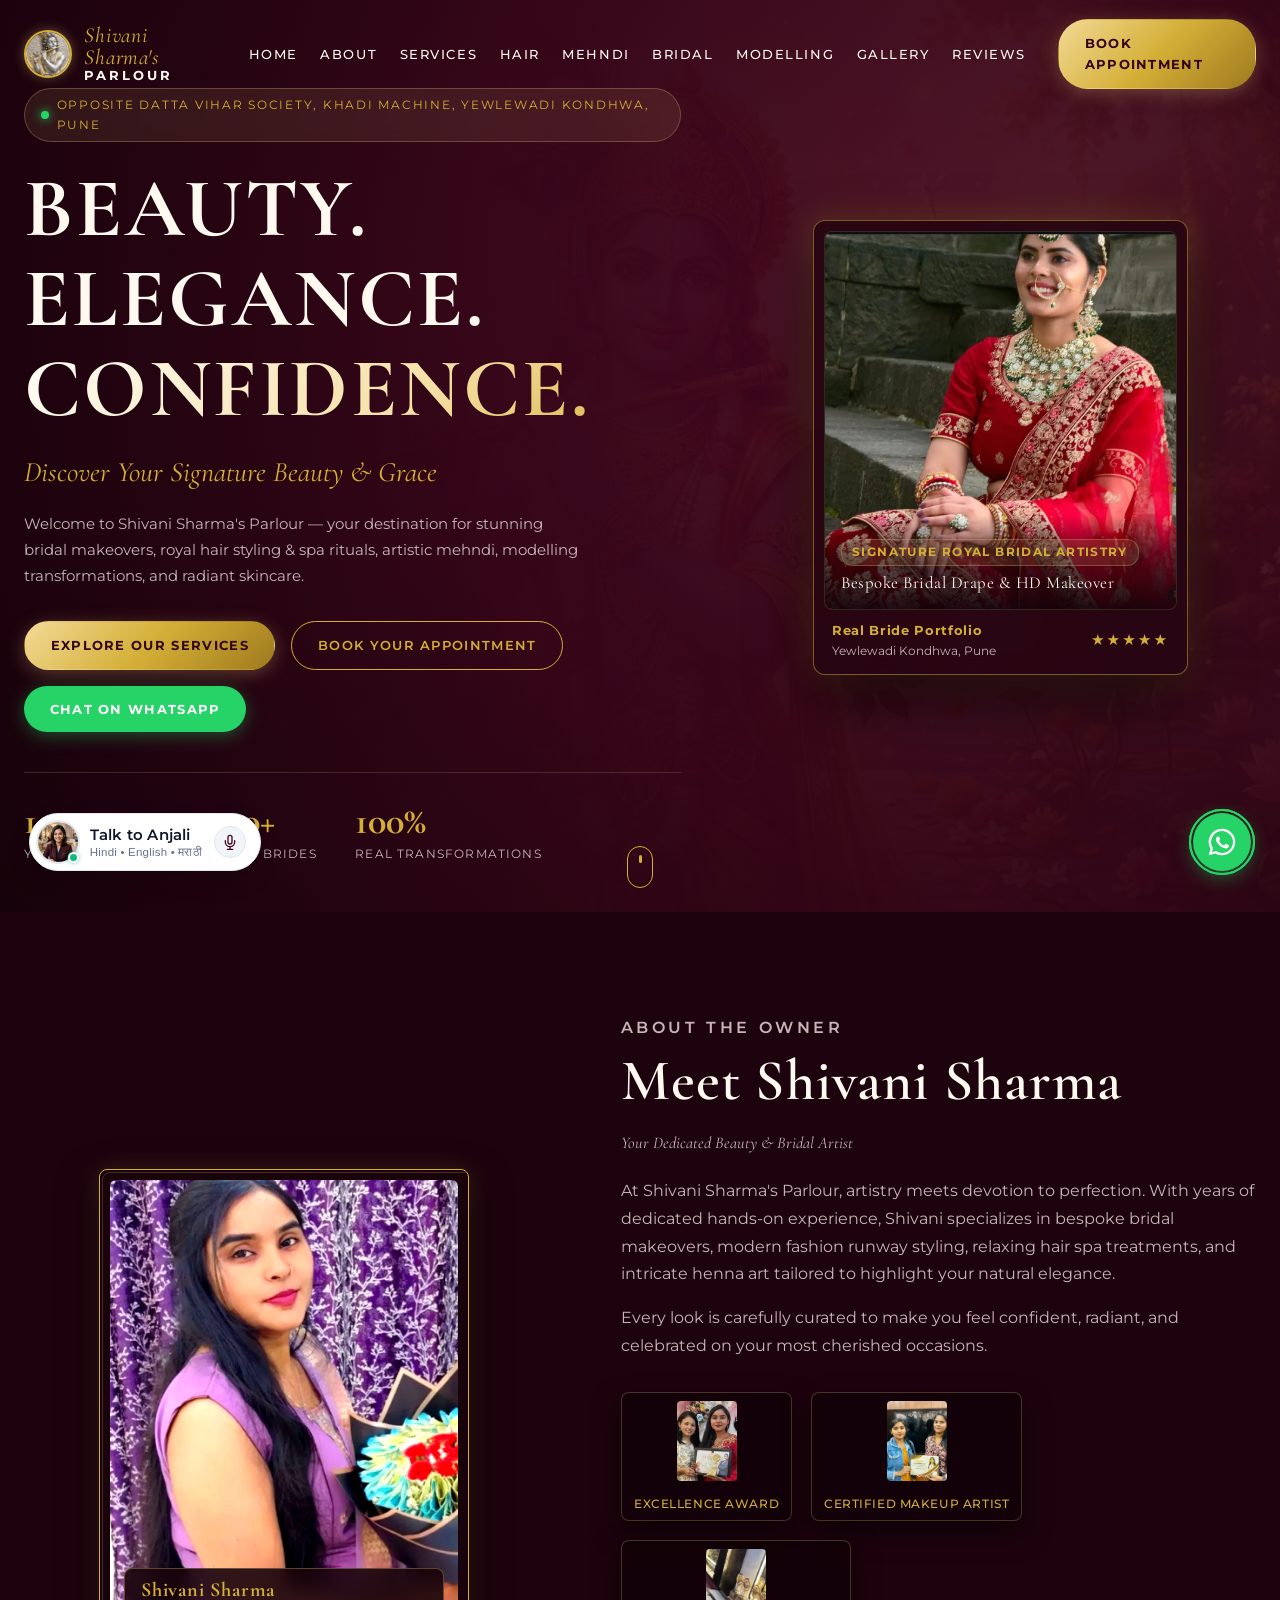
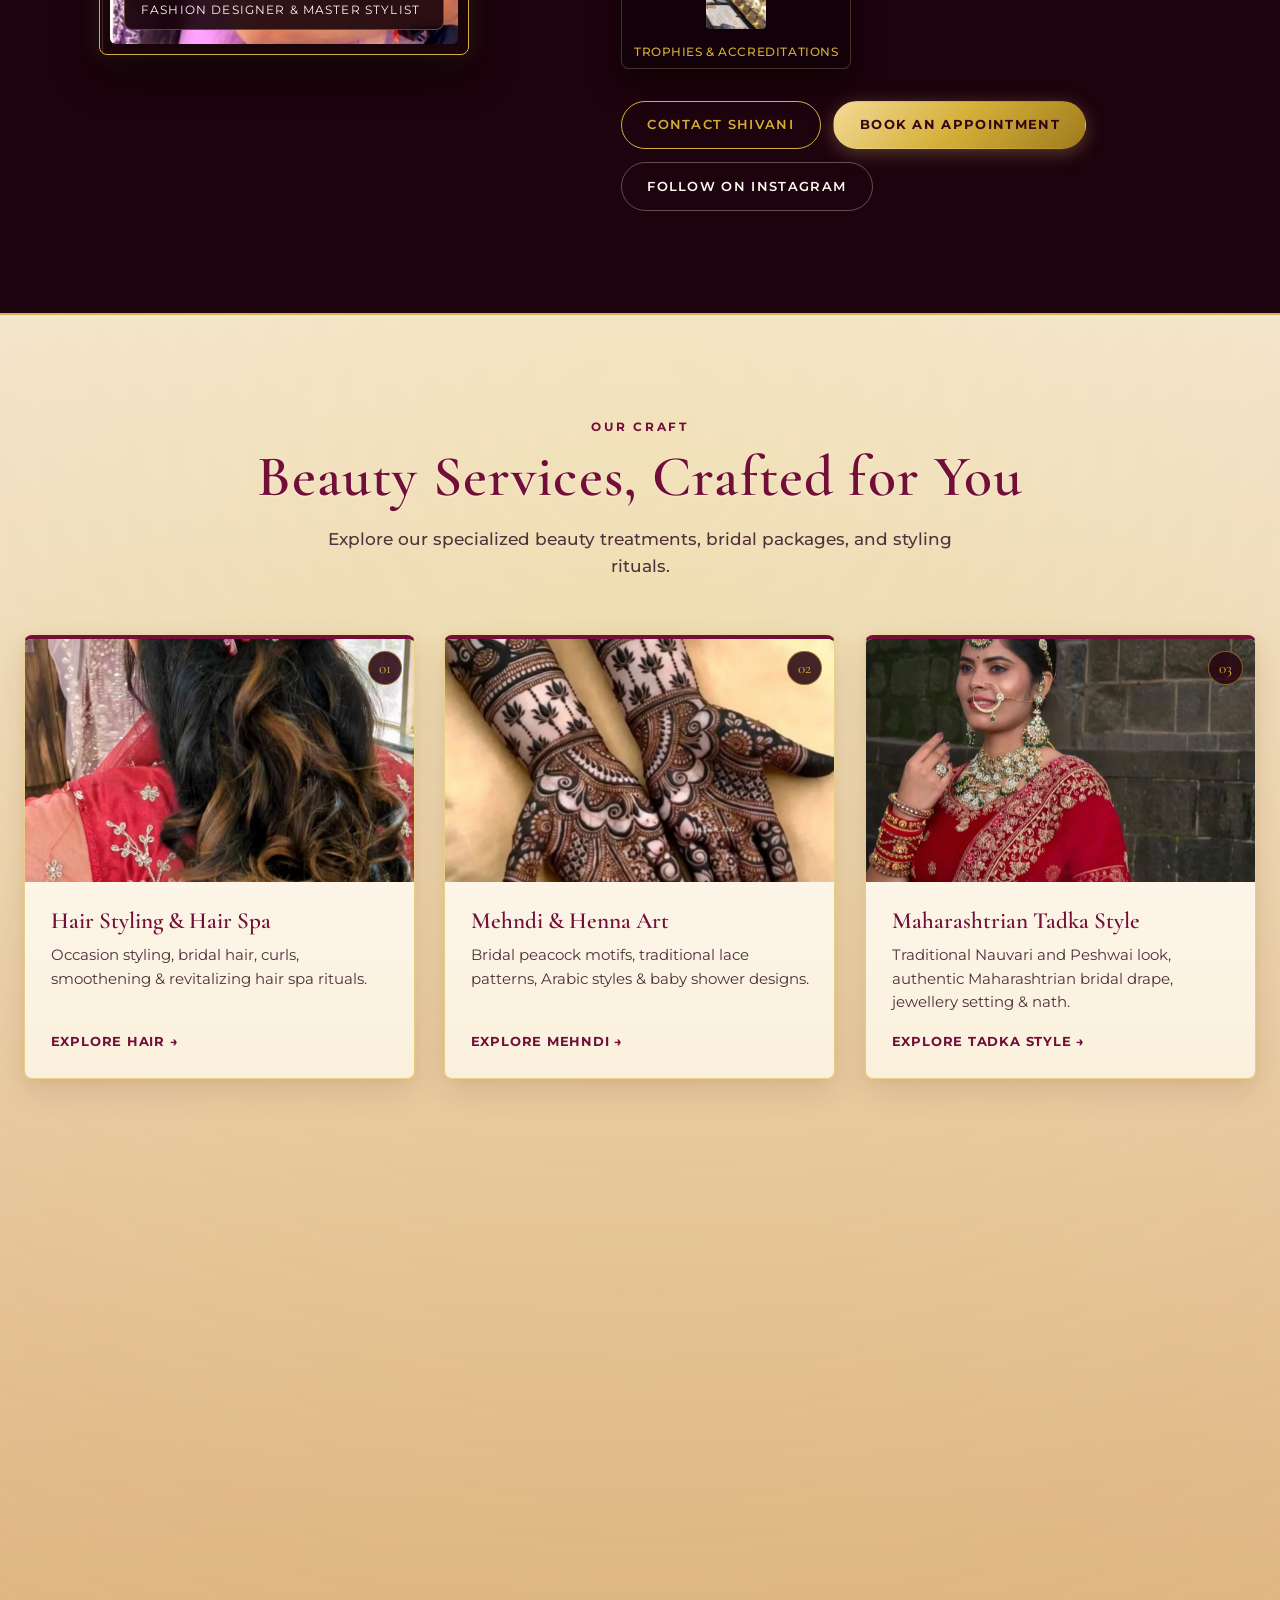
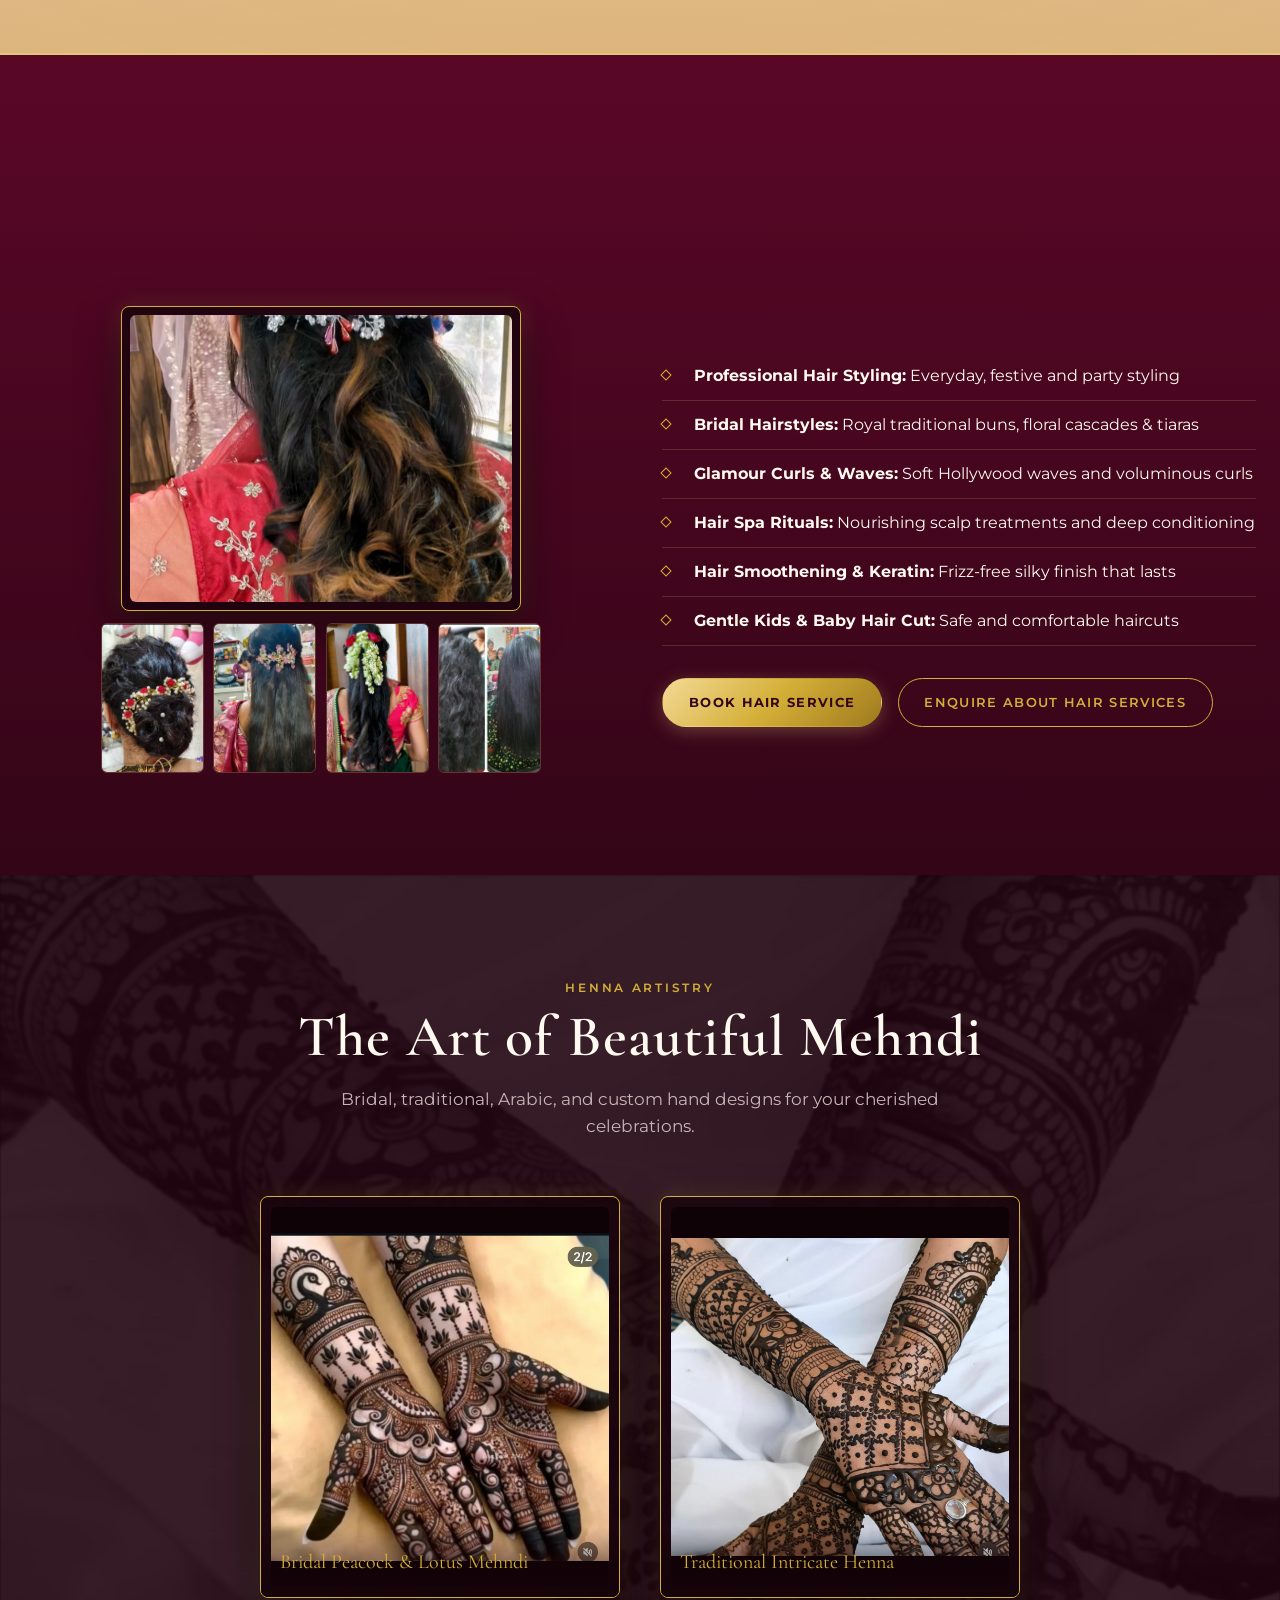
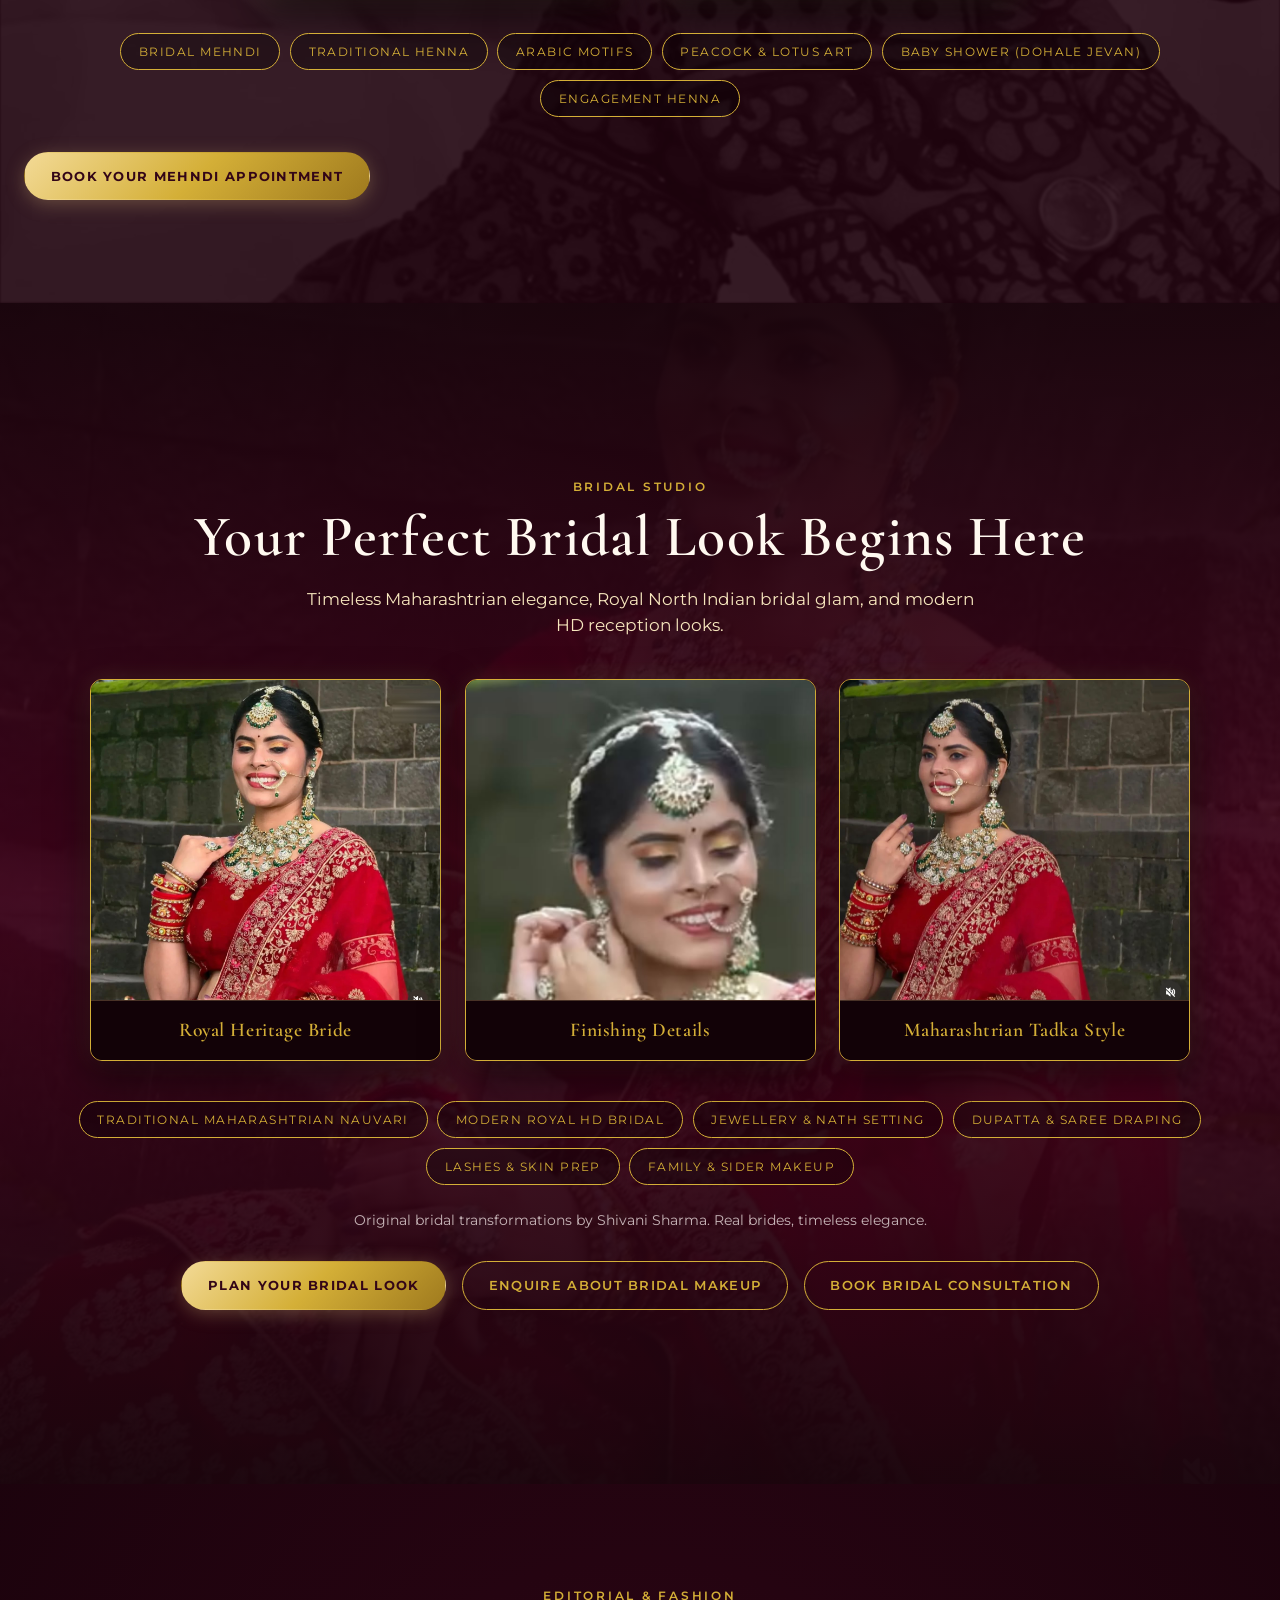
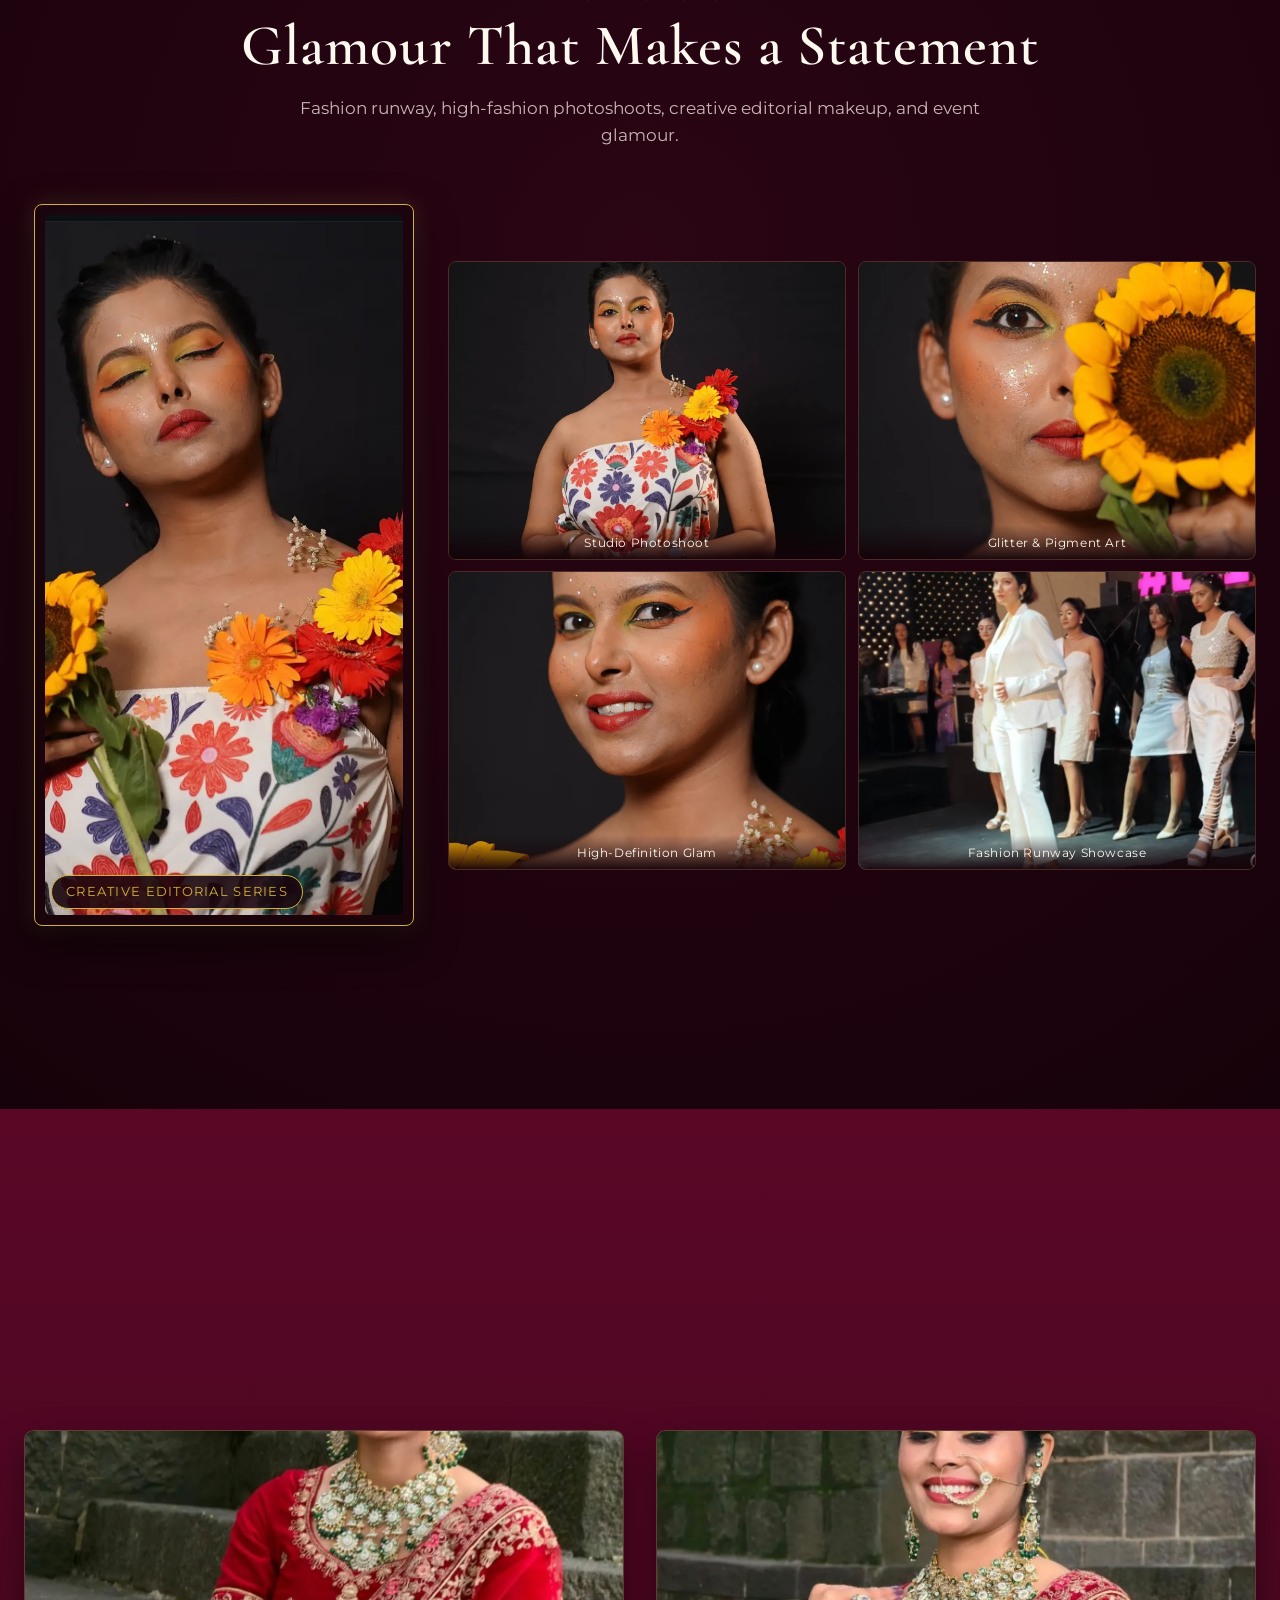
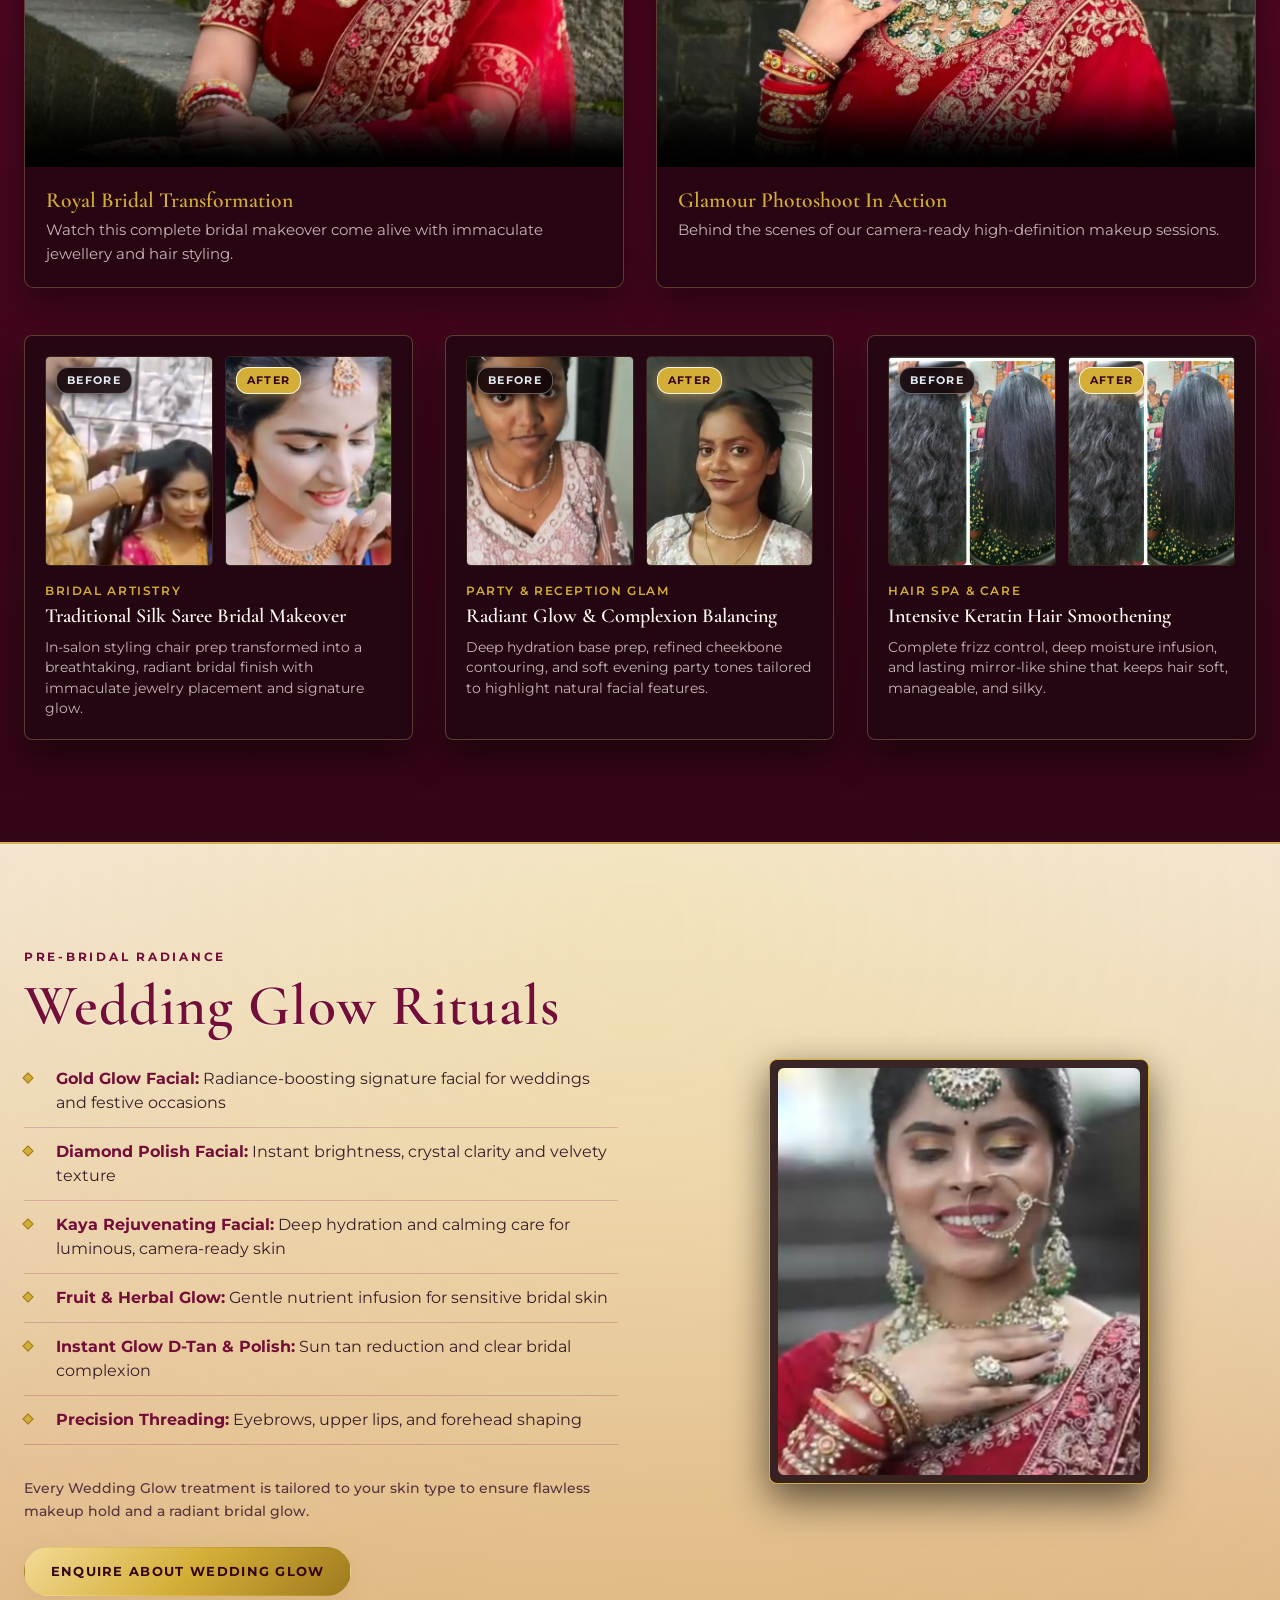
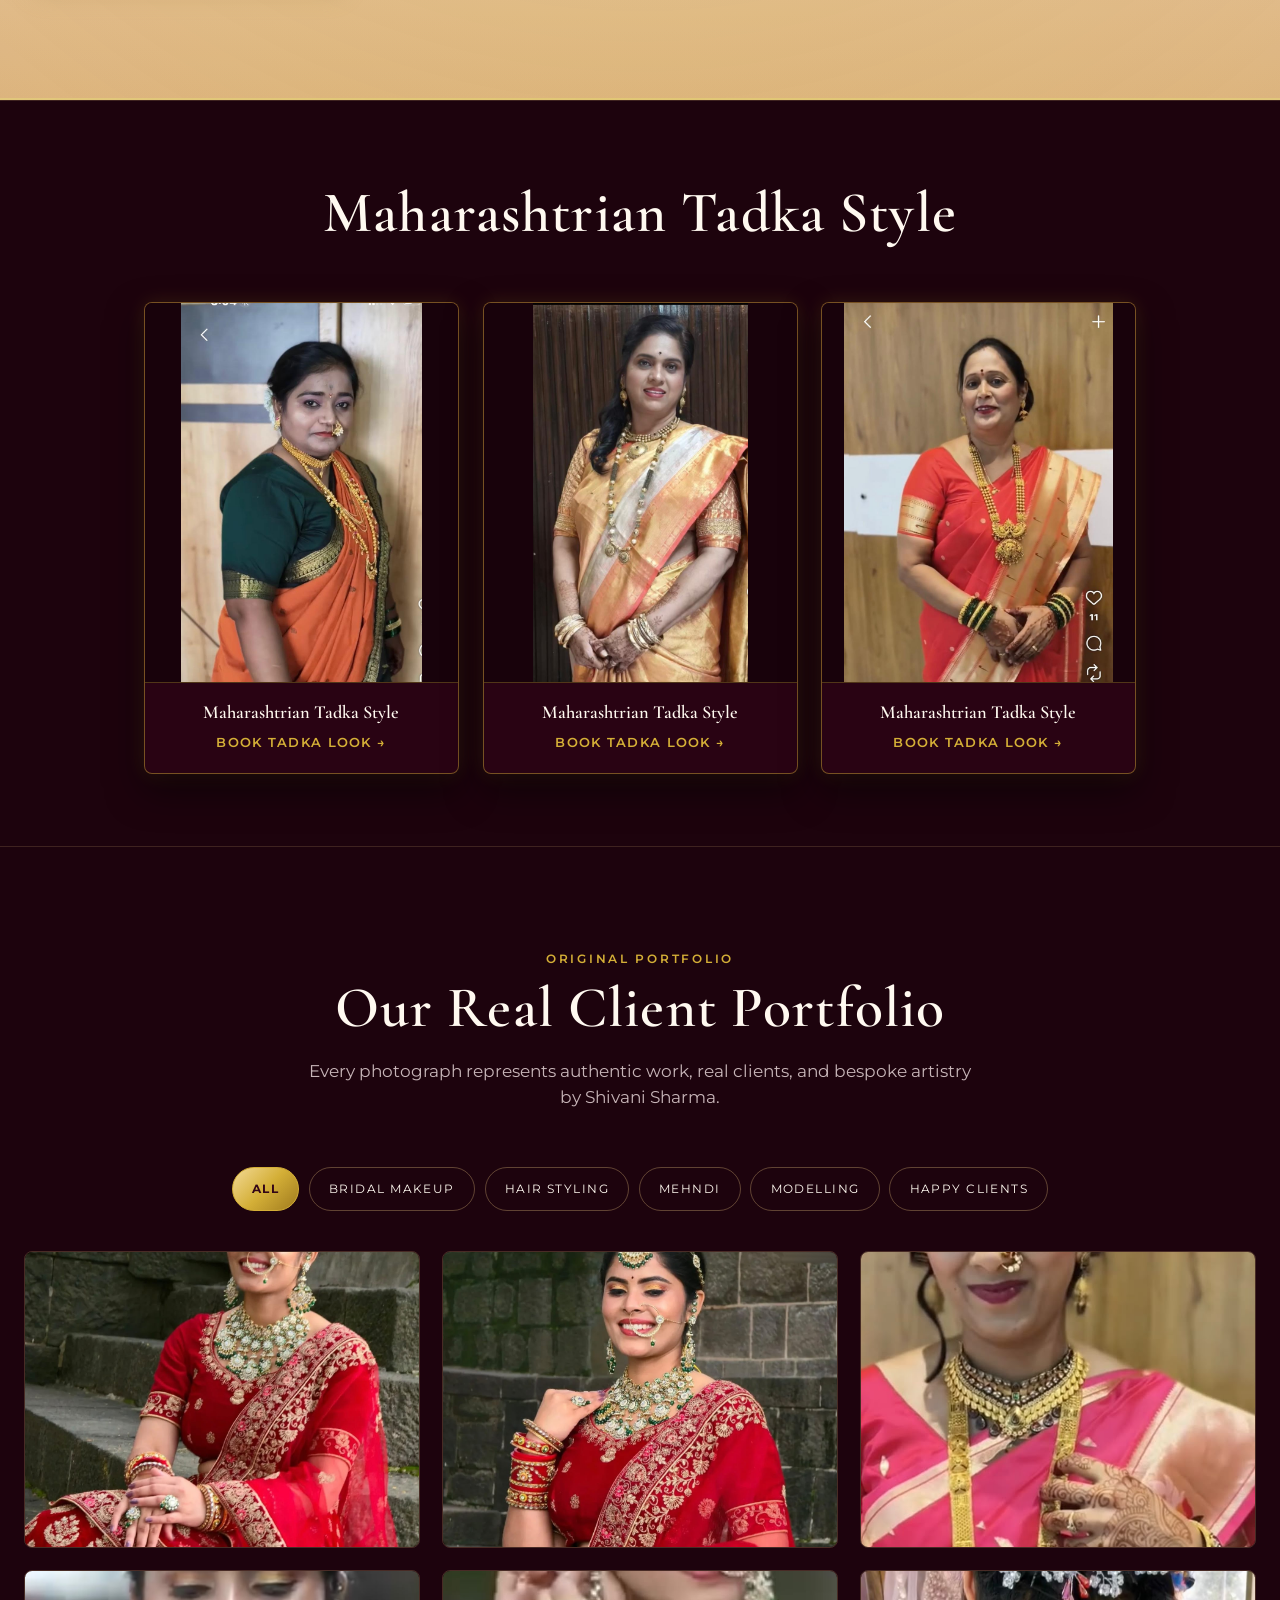
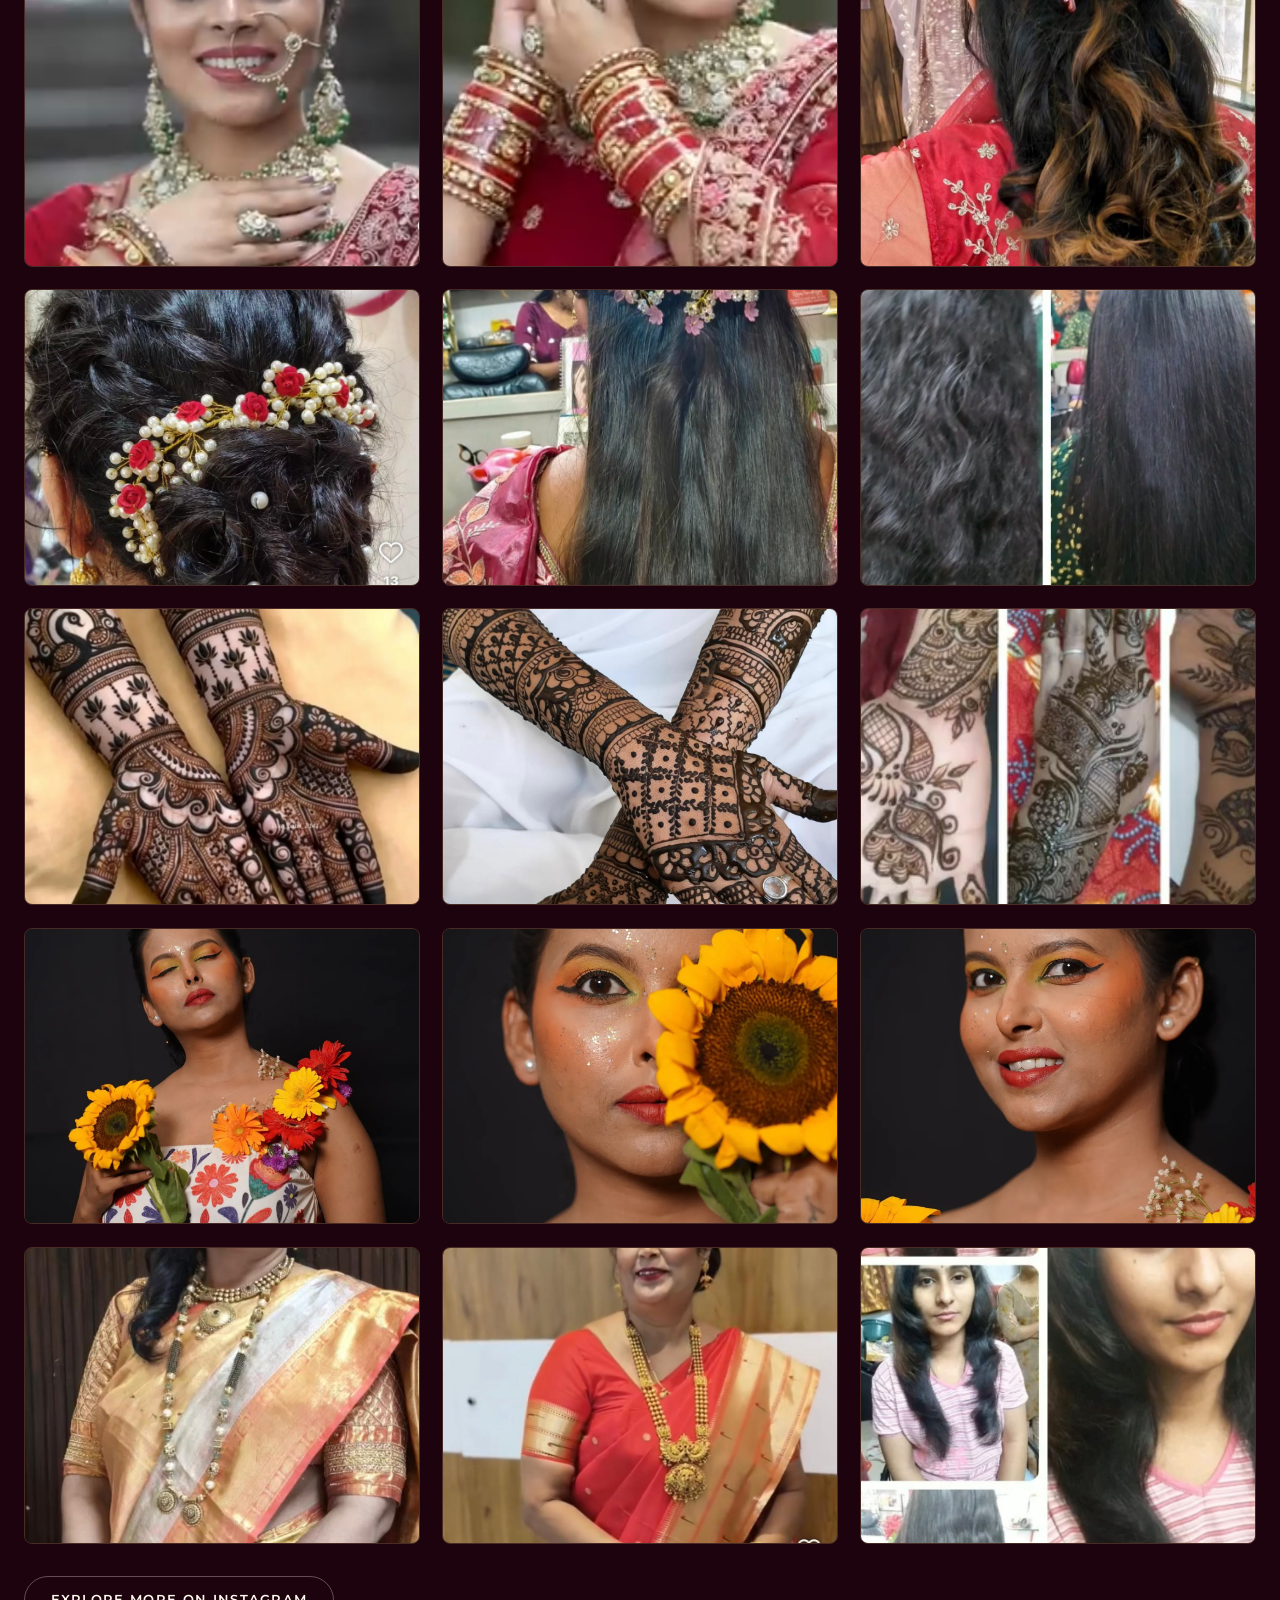
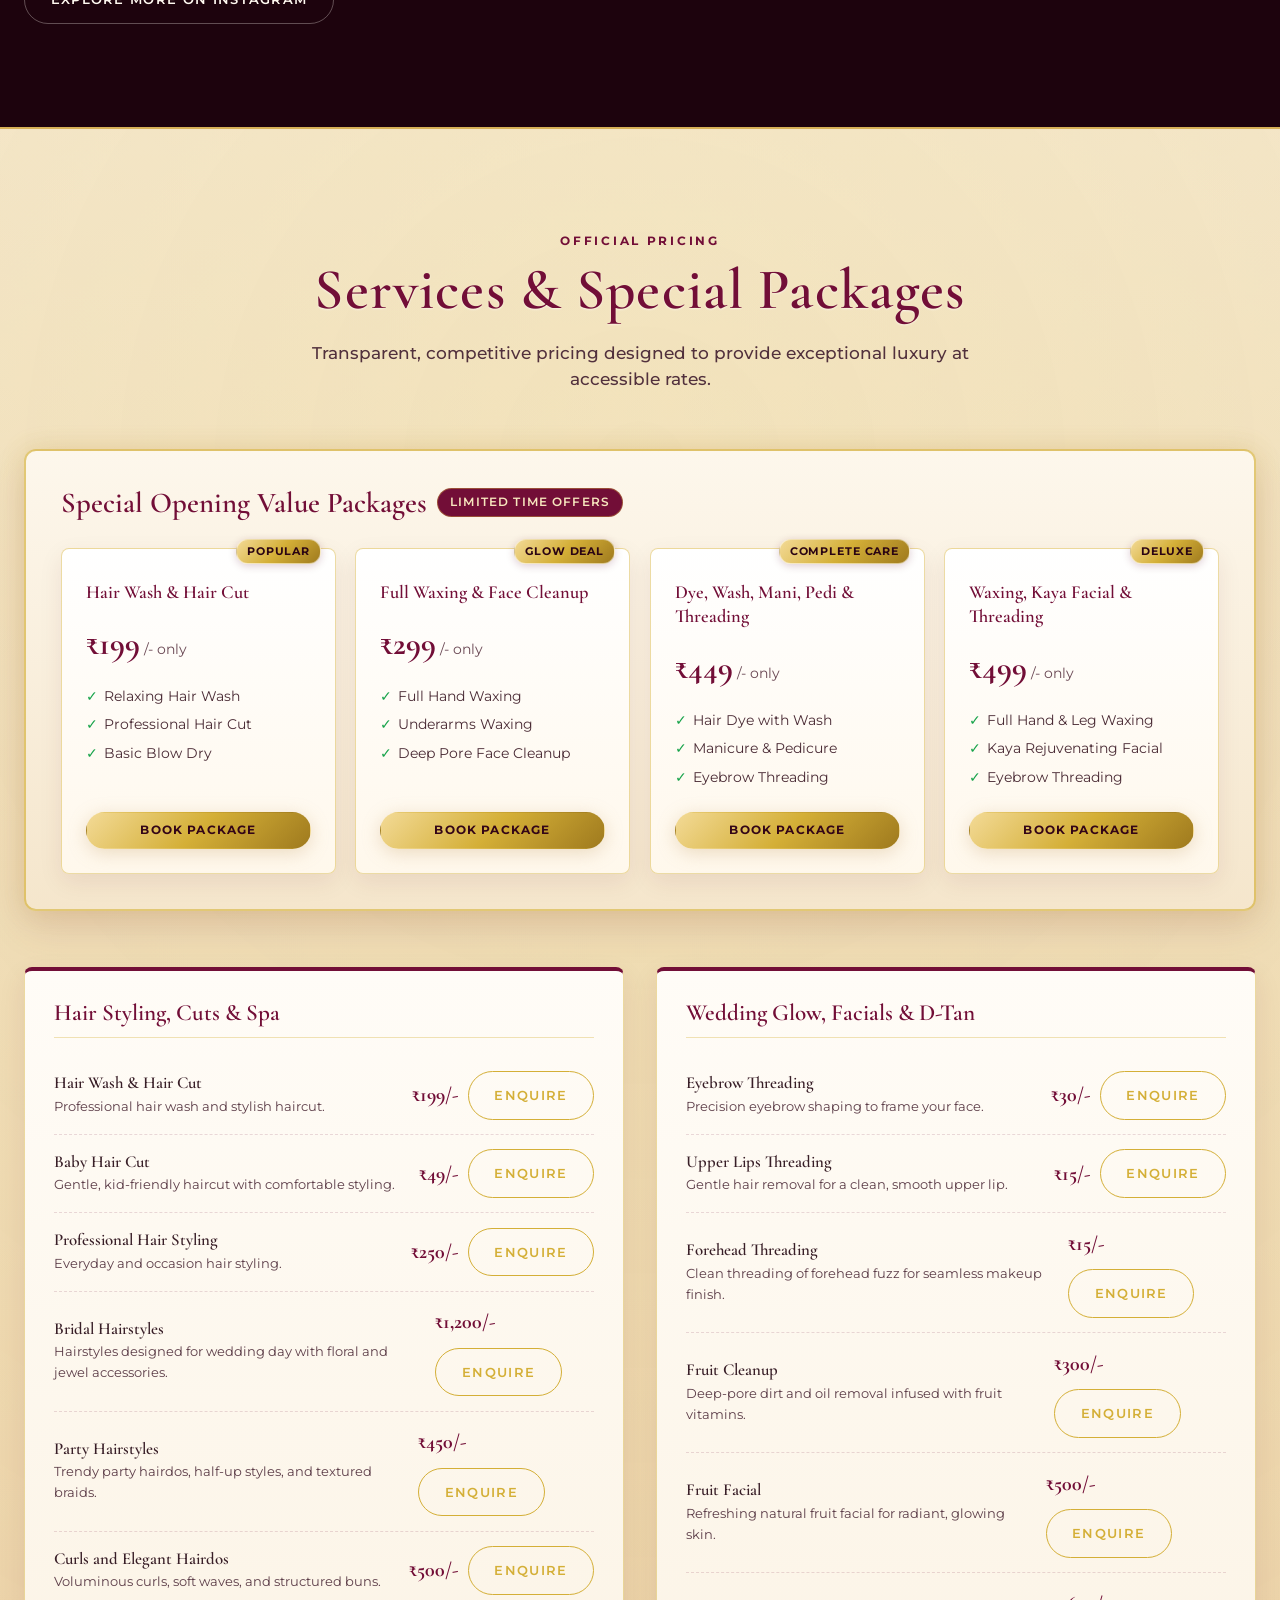
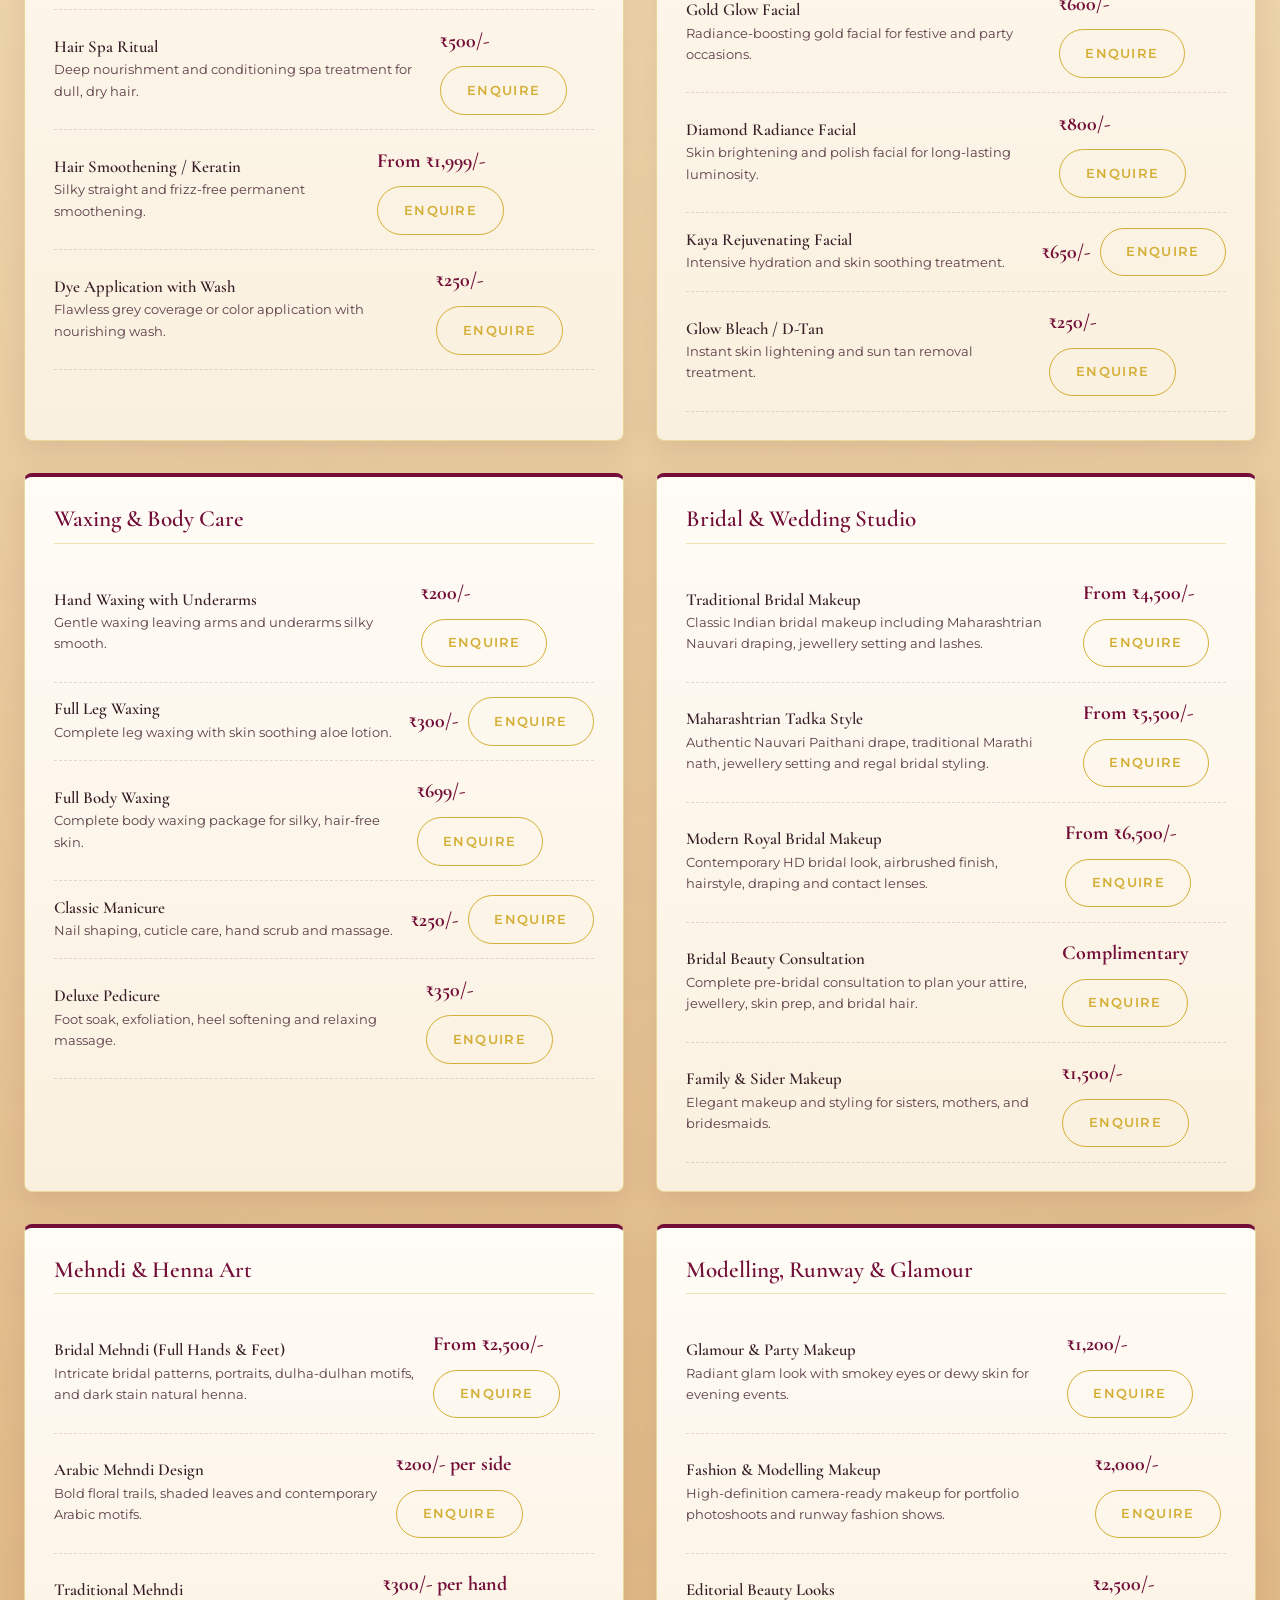
==== commit 25896ee9: "style: switch Anjali AI voice assistant to clean professional half-white theme and remove all emojis" ====
--- a/index.html
+++ b/index.html
@@ -138,7 +138,7 @@
             <div class="hero-showcase-frame">
               <img src="assets/images/bridal-royal-steps.jpg" alt="Signature Royal Bridal Makeover by Shivani Sharma" class="hero-showcase-img" width="580" height="640">
               <div class="hero-showcase-overlay">
-                <span class="showcase-pill">👑 Signature Royal Bridal Artistry</span>
+                <span class="showcase-pill">Signature Royal Bridal Artistry</span>
                 <span class="showcase-caption">Bespoke Bridal Drape &amp; HD Makeover</span>
               </div>
             </div>
@@ -710,7 +710,7 @@
         <!-- Special Opening Value Packages Banner -->
         <div class="packages-section reveal">
           <div class="packages-header">
-            <span class="sparkle-icon">✨</span>
+            
             <h3>Special Opening Value Packages</h3>
             <span class="packages-tag">Limited Time Offers</span>
           </div>
@@ -947,7 +947,7 @@
           <!-- Left: Address & Salon Details -->
           <div class="location-card tilt">
             <div class="loc-header">
-              <span class="loc-icon">📍</span>
+              <svg viewBox="0 0 24 24" width="16" height="16" fill="currentColor" style="display:inline-block;vertical-align:-2px;"><path d="M12 2C8.13 2 5 5.13 5 9c0 5.25 7 13 7 13s7-7.75 7-13c0-3.87-3.13-7-7-7zm0 9.5c-1.38 0-2.5-1.12-2.5-2.5s1.12-2.5 2.5-2.5 2.5 1.12 2.5 2.5-1.12 2.5-2.5 2.5z"/></svg>
               <div>
                 <h3>Shivani Sharma's Parlour</h3>
                 <small class="text-gold">Hair, Bridal, Mehndi &amp; Beauty Studio</small>
@@ -997,7 +997,7 @@
               allowfullscreen>
             </iframe>
             <div class="map-badge">
-              <span>📍 Opposite Datta Vihar Society</span>
+              <span>Opposite Datta Vihar Society</span>
             </div>
           </div>
         </div>
@@ -1163,7 +1163,7 @@
         <span class="anjali-pill-lang">Hindi &bull; English &bull; मराठी</span>
       </div>
       <div class="anjali-pill-icon" aria-hidden="true">
-        <svg viewBox="0 0 24 24" width="18" height="18" fill="none" stroke="currentColor" stroke-width="2" stroke-linecap="round" stroke-linejoin="round">
+        <svg viewBox="0 0 24 24" width="16" height="16" fill="none" stroke="currentColor" stroke-width="2" stroke-linecap="round" stroke-linejoin="round">
           <path d="M12 2a3 3 0 0 0-3 3v7a3 3 0 0 0 6 0V5a3 3 0 0 0-3-3z"/>
           <path d="M19 10v2a7 7 0 0 1-14 0v-2"/>
           <line x1="12" y1="19" x2="12" y2="23"/>
@@ -1173,7 +1173,7 @@
     </button>
   </div>
 
-  <!-- ============ ANJALI AI VOICE CALL MODAL (BOTTOM-LEFT) ============ -->
+  <!-- ============ ANJALI AI VOICE CALL MODAL (BOTTOM-LEFT, HALF-WHITE PROFESSIONAL) ============ -->
   <div class="anjali-call-modal" id="anjaliVoiceModal" role="dialog" aria-modal="true" aria-labelledby="anjaliModalTitle" hidden>
     <!-- Modal Header -->
     <div class="anjali-modal-header">
@@ -1190,9 +1190,13 @@
       <button class="anjali-close-btn" onclick="toggleAnjaliVoiceModal(false)" aria-label="Minimize voice assistant">&times;</button>
     </div>
 
-    <!-- Multilingual Capability Banner -->
+    <!-- Multilingual Capability Banner (Vector Globe SVG, No Emoji) -->
     <div class="anjali-lang-banner">
-      <span class="anjali-lang-icon">🌐</span>
+      <svg viewBox="0 0 24 24" width="16" height="16" fill="none" stroke="currentColor" stroke-width="2" stroke-linecap="round" stroke-linejoin="round" class="anjali-lang-svg" aria-hidden="true">
+        <circle cx="12" cy="12" r="10"/>
+        <line x1="2" y1="12" x2="22" y2="12"/>
+        <path d="M12 2a15.3 15.3 0 0 1 4 10 15.3 15.3 0 0 1-4 10 15.3 15.3 0 0 1-4-10 15.3 15.3 0 0 1 4-10z"/>
+      </svg>
       <span>You can talk with Anjali in <strong>Hindi, English &amp; Marathi</strong></span>
     </div>
 
@@ -1201,15 +1205,15 @@
       <!-- Idle State Screen -->
       <div class="anjali-screen anjali-screen-idle" id="anjaliScreenIdle">
         <div class="anjali-welcome-bubble">
-          <p><strong>Namaste! 🙏</strong> I am Anjali, your salon receptionist at Shivani Sharma Salon.</p>
-          <p class="anjali-bubble-sub">Ask me about bridal packages, hair styling, skin treatments, or book your appointment in Hindi, English, or Marathi!</p>
+          <p><strong>Namaste!</strong> I am Anjali, your salon receptionist at Shivani Sharma Salon.</p>
+          <p class="anjali-bubble-sub">Ask me about bridal packages, hair styling, skin treatments, or book your appointment in Hindi, English, or Marathi.</p>
         </div>
 
         <div class="anjali-topic-chips">
-          <button type="button" class="anjali-chip" onclick="startAnjaliVoiceCall()">💄 Bridal Makeup</button>
-          <button type="button" class="anjali-chip" onclick="startAnjaliVoiceCall()">💇 Hair Spa &amp; Cut</button>
-          <button type="button" class="anjali-chip" onclick="startAnjaliVoiceCall()">✨ Skin Treatments</button>
-          <button type="button" class="anjali-chip" onclick="startAnjaliVoiceCall()">📅 Book Appointment</button>
+          <button type="button" class="anjali-chip" onclick="startAnjaliVoiceCall()">Bridal Makeup</button>
+          <button type="button" class="anjali-chip" onclick="startAnjaliVoiceCall()">Hair Spa &amp; Cut</button>
+          <button type="button" class="anjali-chip" onclick="startAnjaliVoiceCall()">Skin Treatments</button>
+          <button type="button" class="anjali-chip" onclick="startAnjaliVoiceCall()">Book Appointment</button>
         </div>
       </div>
 
@@ -1246,7 +1250,7 @@
       <!-- Idle Call Button -->
       <div class="anjali-footer-idle" id="anjaliFooterIdle">
         <button class="btn-anjali-start-call" onclick="startAnjaliVoiceCall()" id="btnAnjaliStartCall">
-          <svg viewBox="0 0 24 24" width="20" height="20" fill="none" stroke="currentColor" stroke-width="2">
+          <svg viewBox="0 0 24 24" width="18" height="18" fill="none" stroke="currentColor" stroke-width="2" stroke-linecap="round" stroke-linejoin="round" aria-hidden="true">
             <path d="M12 2a3 3 0 0 0-3 3v7a3 3 0 0 0 6 0V5a3 3 0 0 0-3-3z"/>
             <path d="M19 10v2a7 7 0 0 1-14 0v-2"/>
             <line x1="12" y1="19" x2="12" y2="23"/>
@@ -1256,16 +1260,16 @@
         </button>
       </div>
 
-      <!-- Active Call Controls -->
+      <!-- Active Call Controls (Screenshot 1 Reference Style) -->
       <div class="anjali-footer-active" id="anjaliFooterActive" hidden>
         <button class="btn-anjali-end-call" onclick="endAnjaliVoiceCall()" id="btnAnjaliEndCall">
-          <svg viewBox="0 0 24 24" width="18" height="18" fill="currentColor">
-            <rect x="6" y="6" width="12" height="12" rx="2"/>
+          <svg viewBox="0 0 24 24" width="16" height="16" fill="currentColor" aria-hidden="true">
+            <rect x="5" y="5" width="14" height="14" rx="2"/>
           </svg>
           <span>End call</span>
         </button>
         <button class="btn-anjali-mute-toggle" onclick="toggleAnjaliMicMute()" id="btnAnjaliMute" aria-label="Mute microphone">
-          <svg viewBox="0 0 24 24" width="18" height="18" fill="none" stroke="currentColor" stroke-width="2" id="iconMicActive">
+          <svg viewBox="0 0 24 24" width="18" height="18" fill="none" stroke="currentColor" stroke-width="2" stroke-linecap="round" stroke-linejoin="round" id="iconMicActive" aria-hidden="true">
             <path d="M12 2a3 3 0 0 0-3 3v7a3 3 0 0 0 6 0V5a3 3 0 0 0-3-3z"/>
             <path d="M19 10v2a7 7 0 0 1-14 0v-2"/>
             <line x1="12" y1="19" x2="12" y2="23"/>
--- a/css/style.css
+++ b/css/style.css
@@ -3516,7 +3516,7 @@
 }
 
 /* ==========================================================================
-   ANJALI AI VOICE ASSISTANT - FLOATING WIDGET & CALL MODAL (BOTTOM-LEFT, OPPOSITE WHATSAPP)
+   ANJALI AI VOICE ASSISTANT - HALF-WHITE PROFESSIONAL THEME (BOTTOM-LEFT, OPPOSITE WHATSAPP)
    ========================================================================== */
 
 /* Enforce WhatsApp button is always fixed on the bottom-right */
@@ -3528,7 +3528,7 @@
   z-index: 10001 !important;
 }
 
-/* 1. Launcher Pill (Collapsed Floating Button on Bottom-Left) */
+/* 1. Launcher Pill (Clean Half-White Professional Button on Bottom-Left) */
 .anjali-launcher-wrap {
   position: fixed;
   left: 1.8rem;
@@ -3543,22 +3543,20 @@
   align-items: center;
   gap: 10px;
   padding: 6px 14px 6px 6px;
-  background: linear-gradient(135deg, rgba(74, 6, 32, 0.96) 0%, rgba(24, 2, 11, 0.98) 100%);
-  border: 1.5px solid var(--gold);
+  background: #ffffff;
+  border: 1.5px solid #e2e8f0;
   border-radius: 9999px;
-  box-shadow: 0 10px 28px rgba(0, 0, 0, 0.5), 0 0 16px rgba(212, 175, 55, 0.3);
-  backdrop-filter: blur(12px);
-  -webkit-backdrop-filter: blur(12px);
+  box-shadow: 0 10px 25px rgba(0, 0, 0, 0.12), 0 2px 8px rgba(0, 0, 0, 0.05);
   cursor: pointer;
-  color: var(--white);
-  transition: all 0.3s cubic-bezier(0.16, 1, 0.3, 1);
+  color: #0f172a;
+  transition: all 0.25s cubic-bezier(0.16, 1, 0.3, 1);
   text-align: left;
 }
 
 .anjali-pill-btn:hover {
-  transform: translateY(-3px) scale(1.02);
-  box-shadow: 0 14px 32px rgba(0, 0, 0, 0.65), 0 0 24px rgba(212, 175, 55, 0.5);
-  border-color: #ffd700;
+  transform: translateY(-2px);
+  box-shadow: 0 14px 30px rgba(0, 0, 0, 0.16), 0 4px 10px rgba(0, 0, 0, 0.08);
+  border-color: #cbd5e1;
 }
 
 .anjali-avatar-badge {
@@ -3574,7 +3572,7 @@
   height: 100%;
   border-radius: 50%;
   object-fit: cover;
-  border: 2px solid var(--gold);
+  border: 2px solid #e2e8f0;
   display: block;
 }
 
@@ -3585,9 +3583,9 @@
   width: 11px;
   height: 11px;
   background: #10b981;
-  border: 2px solid #1a0209;
+  border: 2px solid #ffffff;
   border-radius: 50%;
-  box-shadow: 0 0 6px #10b981;
+  box-shadow: 0 0 4px rgba(16, 185, 129, 0.6);
 }
 
 .anjali-pill-info {
@@ -3598,18 +3596,15 @@
 
 .anjali-pill-name {
   font-family: var(--sans);
-  font-weight: 700;
+  font-weight: 600;
   font-size: 0.92rem;
-  letter-spacing: 0.3px;
-  color: var(--white);
-  display: flex;
-  align-items: center;
-  gap: 5px;
+  letter-spacing: 0.2px;
+  color: #0f172a;
 }
 
 .anjali-pill-lang {
   font-size: 0.72rem;
-  color: var(--gold);
+  color: #64748b;
   font-weight: 500;
   letter-spacing: 0.2px;
   white-space: nowrap;
@@ -3619,24 +3614,24 @@
   width: 32px;
   height: 32px;
   border-radius: 50%;
-  background: rgba(212, 175, 55, 0.15);
-  border: 1px solid rgba(212, 175, 55, 0.35);
+  background: #f1f5f9;
+  border: 1px solid #e2e8f0;
   display: flex;
   align-items: center;
   justify-content: center;
-  color: var(--gold);
+  color: #4a0620;
   margin-left: 2px;
   flex-shrink: 0;
-  transition: all 0.3s ease;
+  transition: all 0.2s ease;
 }
 
 .anjali-pill-btn:hover .anjali-pill-icon {
-  background: var(--gold);
-  color: #1a0209;
-  transform: scale(1.08);
-}
-
-/* 2. Expanded Voice Call Modal (Bottom-Left) */
+  background: #4a0620;
+  color: #ffffff;
+  border-color: #4a0620;
+}
+
+/* 2. Expanded Voice Call Modal (Half-White Clean Professional Card) */
 .anjali-call-modal {
   position: fixed;
   left: 1.8rem;
@@ -3644,22 +3639,20 @@
   z-index: 10002;
   width: 350px;
   max-width: calc(100vw - 2.4rem);
-  background: linear-gradient(165deg, rgba(38, 4, 18, 0.98) 0%, rgba(16, 1, 8, 0.99) 100%);
-  border: 1.5px solid var(--gold);
-  border-radius: 20px;
-  box-shadow: 0 20px 50px rgba(0, 0, 0, 0.75), 0 0 30px rgba(212, 175, 55, 0.3);
-  backdrop-filter: blur(16px);
-  -webkit-backdrop-filter: blur(16px);
+  background: #ffffff;
+  border: 1px solid #e2e8f0;
+  border-radius: 18px;
+  box-shadow: 0 20px 45px rgba(0, 0, 0, 0.16), 0 4px 12px rgba(0, 0, 0, 0.08);
   overflow: hidden;
   display: flex;
   flex-direction: column;
-  animation: anjaliModalSlideUp 0.32s cubic-bezier(0.16, 1, 0.3, 1) forwards;
+  animation: anjaliModalSlideUp 0.28s cubic-bezier(0.16, 1, 0.3, 1) forwards;
 }
 
 @keyframes anjaliModalSlideUp {
   from {
     opacity: 0;
-    transform: translateY(20px) scale(0.96);
+    transform: translateY(16px) scale(0.97);
   }
   to {
     opacity: 1;
@@ -3677,8 +3670,8 @@
   align-items: center;
   justify-content: space-between;
   padding: 12px 16px;
-  background: rgba(74, 6, 32, 0.5);
-  border-bottom: 1px solid rgba(212, 175, 55, 0.2);
+  background: #f8fafc;
+  border-bottom: 1px solid #edf2f7;
 }
 
 .anjali-header-left {
@@ -3698,7 +3691,7 @@
   height: 100%;
   border-radius: 50%;
   object-fit: cover;
-  border: 2px solid var(--gold);
+  border: 2px solid #e2e8f0;
 }
 
 .anjali-live-pulse-dot {
@@ -3708,9 +3701,9 @@
   width: 11px;
   height: 11px;
   background: #10b981;
-  border: 2px solid #1a0209;
+  border: 2px solid #ffffff;
   border-radius: 50%;
-  box-shadow: 0 0 8px #10b981;
+  box-shadow: 0 0 6px rgba(16, 185, 129, 0.7);
 }
 
 .anjali-live-pulse-dot.pulse {
@@ -3718,8 +3711,8 @@
 }
 
 @keyframes anjaliPulseAnim {
-  0% { box-shadow: 0 0 0 0 rgba(16, 185, 129, 0.7); }
-  70% { box-shadow: 0 0 0 8px rgba(16, 185, 129, 0); }
+  0% { box-shadow: 0 0 0 0 rgba(16, 185, 129, 0.6); }
+  70% { box-shadow: 0 0 0 7px rgba(16, 185, 129, 0); }
   100% { box-shadow: 0 0 0 0 rgba(16, 185, 129, 0); }
 }
 
@@ -3732,50 +3725,55 @@
   font-family: var(--sans);
   font-size: 0.98rem;
   font-weight: 700;
-  color: var(--white);
+  color: #0f172a;
   margin: 0;
   line-height: 1.2;
 }
 
 .anjali-call-status {
   font-size: 0.75rem;
-  color: var(--gold-light);
+  color: #64748b;
   font-weight: 500;
-  letter-spacing: 0.2px;
+  letter-spacing: 0.1px;
 }
 
 .anjali-close-btn {
   background: transparent;
   border: none;
-  color: var(--gold-light);
-  font-size: 1.6rem;
+  color: #64748b;
+  font-size: 1.5rem;
   line-height: 1;
   cursor: pointer;
   padding: 4px 8px;
-  border-radius: 8px;
+  border-radius: 6px;
   transition: all 0.2s ease;
 }
 
 .anjali-close-btn:hover {
-  color: var(--white);
-  background: rgba(255, 255, 255, 0.1);
-}
-
-/* Multilingual Capability Banner */
+  color: #0f172a;
+  background: #e2e8f0;
+}
+
+/* Multilingual Capability Banner (Half-White Clean) */
 .anjali-lang-banner {
-  background: rgba(212, 175, 55, 0.12);
-  border-bottom: 1px solid rgba(212, 175, 55, 0.25);
+  background: #f8fafc;
+  border-bottom: 1px solid #edf2f7;
   padding: 8px 14px;
   font-size: 0.78rem;
-  color: #fff2c6;
+  color: #475569;
   display: flex;
   align-items: center;
   gap: 8px;
   line-height: 1.35;
 }
 
+.anjali-lang-svg {
+  color: #64748b;
+  flex-shrink: 0;
+}
+
 .anjali-lang-banner strong {
-  color: var(--gold);
+  color: #0f172a;
 }
 
 /* Modal Body */
@@ -3786,26 +3784,27 @@
   display: flex;
   flex-direction: column;
   gap: 12px;
+  background: #ffffff;
 }
 
 /* Idle Screen */
 .anjali-welcome-bubble {
-  background: rgba(255, 255, 255, 0.06);
-  border: 1px solid rgba(212, 175, 55, 0.18);
-  border-radius: 14px 14px 14px 4px;
+  background: #f1f5f9;
+  border: 1px solid #e2e8f0;
+  border-radius: 12px 12px 12px 4px;
   padding: 12px 14px;
-  color: var(--white);
+  color: #1e293b;
   font-size: 0.85rem;
   line-height: 1.45;
 }
 
 .anjali-welcome-bubble strong {
-  color: var(--gold);
+  color: #0f172a;
 }
 
 .anjali-bubble-sub {
   margin-top: 6px;
-  color: #d1c5b8;
+  color: #475569;
   font-size: 0.8rem;
   line-height: 1.4;
 }
@@ -3818,27 +3817,28 @@
 }
 
 .anjali-chip {
-  background: rgba(212, 175, 55, 0.12);
-  border: 1px solid rgba(212, 175, 55, 0.3);
-  color: var(--gold-light);
+  background: #ffffff;
+  border: 1px solid #cbd5e1;
+  color: #334155;
   font-size: 0.76rem;
   font-weight: 500;
-  padding: 6px 11px;
-  border-radius: 20px;
+  padding: 6px 12px;
+  border-radius: 16px;
   cursor: pointer;
   transition: all 0.2s ease;
 }
 
 .anjali-chip:hover {
-  background: var(--gold);
-  color: #1a0209;
+  background: #f1f5f9;
+  border-color: #94a3b8;
+  color: #0f172a;
   transform: translateY(-1px);
 }
 
 /* Active Screen */
 .anjali-visualizer-wrap {
   text-align: center;
-  padding: 12px 0 8px;
+  padding: 10px 0 6px;
 }
 
 .anjali-soundwaves {
@@ -3853,7 +3853,7 @@
 .anjali-soundwaves .wave-bar {
   width: 4px;
   height: 10px;
-  background: var(--gold);
+  background: #4a0620;
   border-radius: 4px;
   animation: soundWavePulse 1.2s ease-in-out infinite alternate;
 }
@@ -3867,25 +3867,25 @@
 .anjali-soundwaves .wave-bar:nth-child(7) { height: 24px; animation-delay: 0.35s; }
 
 @keyframes soundWavePulse {
-  0% { transform: scaleY(0.4); opacity: 0.5; }
+  0% { transform: scaleY(0.4); opacity: 0.6; }
   100% { transform: scaleY(1.3); opacity: 1; }
 }
 
 .anjali-call-timer {
   font-size: 0.88rem;
-  font-weight: 600;
-  color: var(--gold);
-  margin: 0 0 4px;
+  font-weight: 700;
+  color: #0f172a;
+  margin: 0 0 3px;
   letter-spacing: 0.5px;
 }
 
 .anjali-speaking-hint {
   font-size: 0.78rem;
-  color: #c9b09a;
+  color: #64748b;
   margin: 0;
 }
 
-/* Transcript bubbles (Reference Screenshot 1 style) */
+/* Transcript bubbles (Reference Screenshot 1 style in Half-White) */
 .anjali-transcripts {
   display: flex;
   flex-direction: column;
@@ -3902,17 +3902,17 @@
 }
 
 .anjali-bubble-agent {
-  background: rgba(255, 255, 255, 0.08);
-  border: 1px solid rgba(212, 175, 55, 0.2);
-  color: var(--white);
+  background: #f1f5f9;
+  border: 1px solid #e2e8f0;
+  color: #1e293b;
   align-self: flex-start;
   border-bottom-left-radius: 2px;
 }
 
 .anjali-bubble-user {
-  background: rgba(212, 175, 55, 0.22);
-  border: 1px solid rgba(212, 175, 55, 0.4);
-  color: #fff6d9;
+  background: #1e293b;
+  border: 1px solid #1e293b;
+  color: #ffffff;
   align-self: flex-end;
   border-bottom-right-radius: 2px;
 }
@@ -3925,10 +3925,11 @@
 }
 
 .quick-reply-pill {
-  background: rgba(0, 0, 0, 0.4);
-  border: 1px solid rgba(212, 175, 55, 0.3);
-  color: var(--gold-light);
+  background: #ffffff;
+  border: 1px solid #cbd5e1;
+  color: #334155;
   font-size: 0.74rem;
+  font-weight: 500;
   padding: 5px 10px;
   border-radius: 16px;
   cursor: pointer;
@@ -3936,15 +3937,16 @@
 }
 
 .quick-reply-pill:hover {
-  background: var(--gold);
-  color: #1a0209;
+  background: #f1f5f9;
+  border-color: #94a3b8;
+  color: #0f172a;
 }
 
 /* Modal Footer Controls */
 .anjali-modal-footer {
   padding: 12px 16px;
-  background: rgba(26, 2, 11, 0.85);
-  border-top: 1px solid rgba(212, 175, 55, 0.2);
+  background: #f8fafc;
+  border-top: 1px solid #edf2f7;
 }
 
 .btn-anjali-start-call {
@@ -3954,22 +3956,22 @@
   justify-content: center;
   gap: 10px;
   padding: 11px 20px;
-  background: linear-gradient(135deg, var(--gold) 0%, #b38728 100%);
-  color: #1a0209;
+  background: #4a0620;
+  color: #ffffff;
   border: none;
-  border-radius: 12px;
+  border-radius: 10px;
   font-family: var(--sans);
   font-size: 0.92rem;
-  font-weight: 700;
+  font-weight: 600;
   cursor: pointer;
-  box-shadow: 0 4px 16px rgba(212, 175, 55, 0.35);
-  transition: all 0.25s ease;
+  box-shadow: 0 4px 12px rgba(74, 6, 32, 0.25);
+  transition: all 0.2s ease;
 }
 
 .btn-anjali-start-call:hover {
-  filter: brightness(1.12);
-  transform: translateY(-2px);
-  box-shadow: 0 6px 20px rgba(212, 175, 55, 0.5);
+  background: #360417;
+  transform: translateY(-1px);
+  box-shadow: 0 6px 16px rgba(74, 6, 32, 0.35);
 }
 
 .anjali-footer-active {
@@ -3988,12 +3990,12 @@
   background: #dc2626;
   color: #ffffff;
   border: none;
-  border-radius: 12px;
+  border-radius: 10px;
   font-family: var(--sans);
   font-size: 0.9rem;
   font-weight: 600;
   cursor: pointer;
-  box-shadow: 0 4px 14px rgba(220, 38, 38, 0.4);
+  box-shadow: 0 3px 10px rgba(220, 38, 38, 0.3);
   transition: all 0.2s ease;
 }
 
@@ -4003,26 +4005,28 @@
 }
 
 .btn-anjali-mute-toggle {
-  width: 44px;
-  height: 44px;
+  width: 42px;
+  height: 42px;
   display: flex;
   align-items: center;
   justify-content: center;
-  background: rgba(255, 255, 255, 0.1);
-  border: 1px solid rgba(255, 255, 255, 0.2);
-  color: var(--white);
-  border-radius: 12px;
+  background: #ffffff;
+  border: 1px solid #cbd5e1;
+  color: #475569;
+  border-radius: 10px;
   cursor: pointer;
   transition: all 0.2s ease;
 }
 
 .btn-anjali-mute-toggle:hover {
-  background: rgba(255, 255, 255, 0.2);
+  background: #f1f5f9;
+  color: #0f172a;
 }
 
 .btn-anjali-mute-toggle.muted {
   background: #ef4444;
   border-color: #ef4444;
+  color: #ffffff;
 }
 
 @media (max-width: 640px) {
